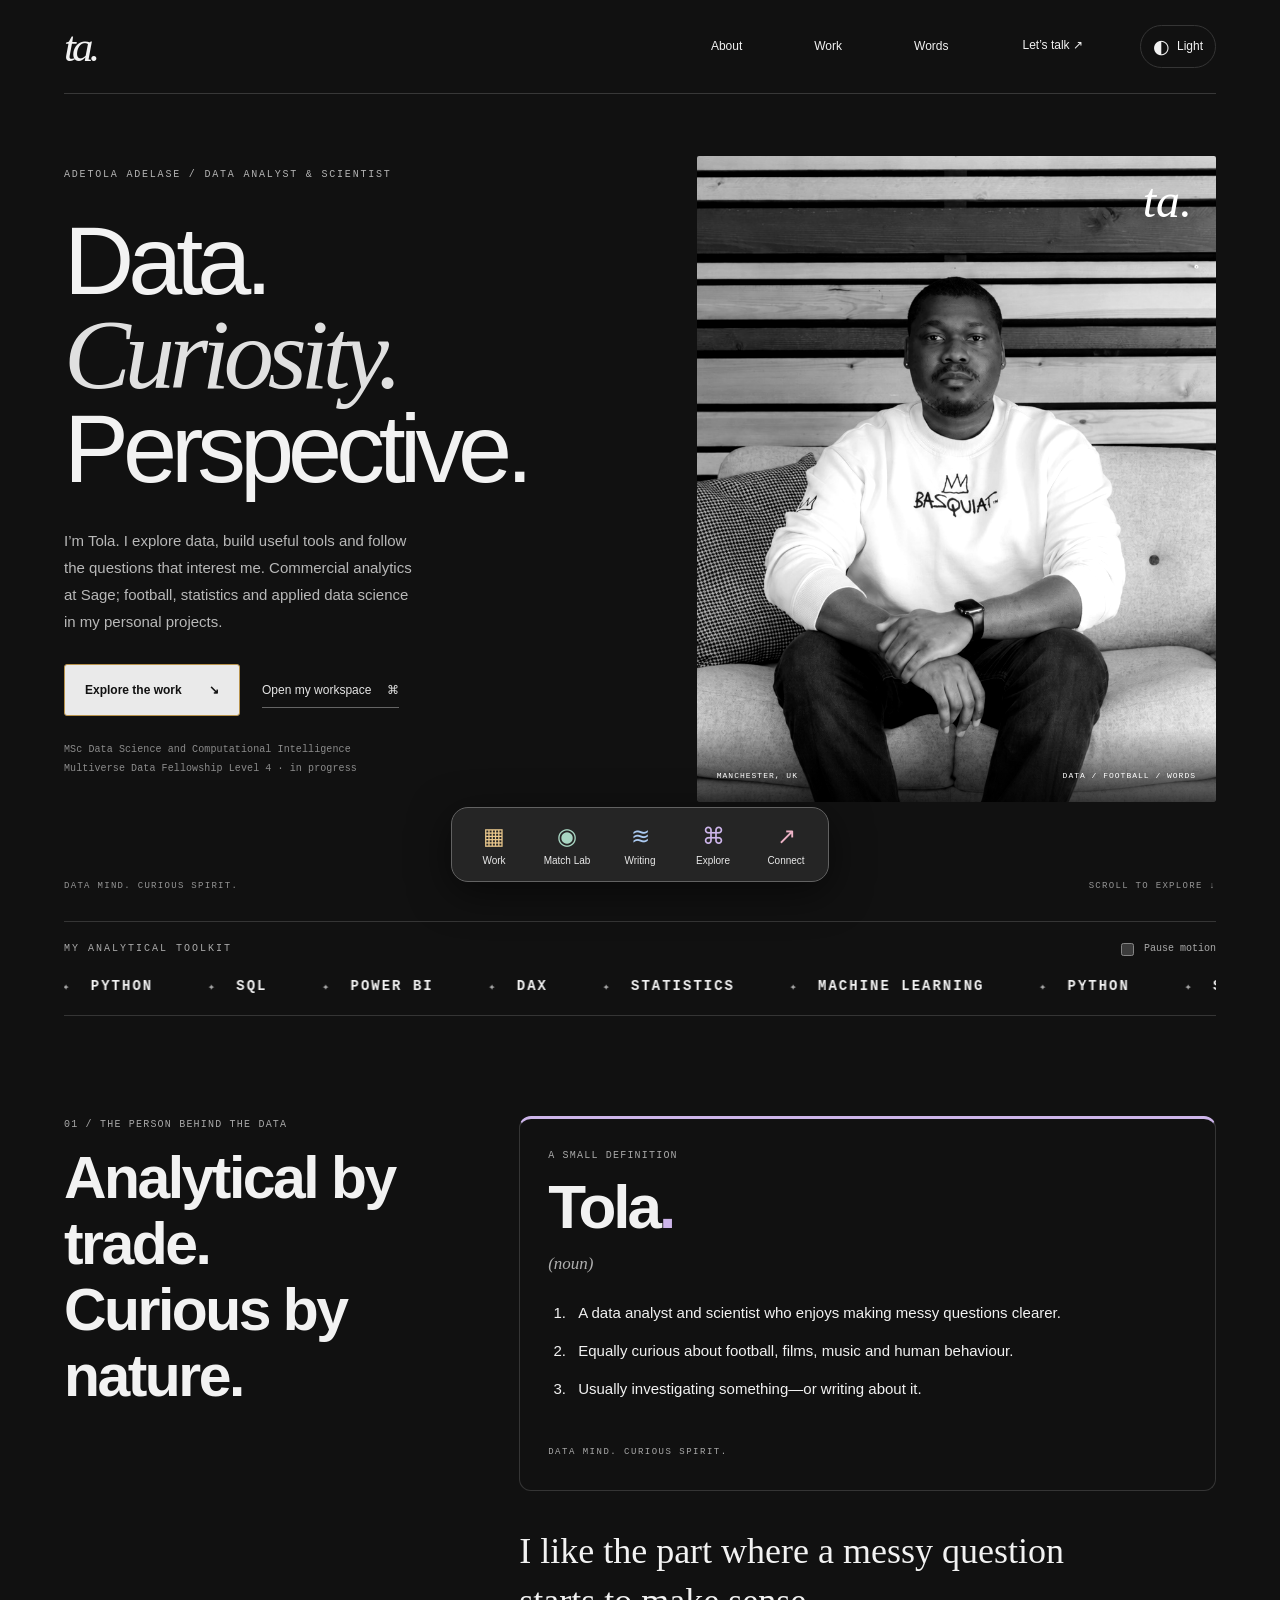
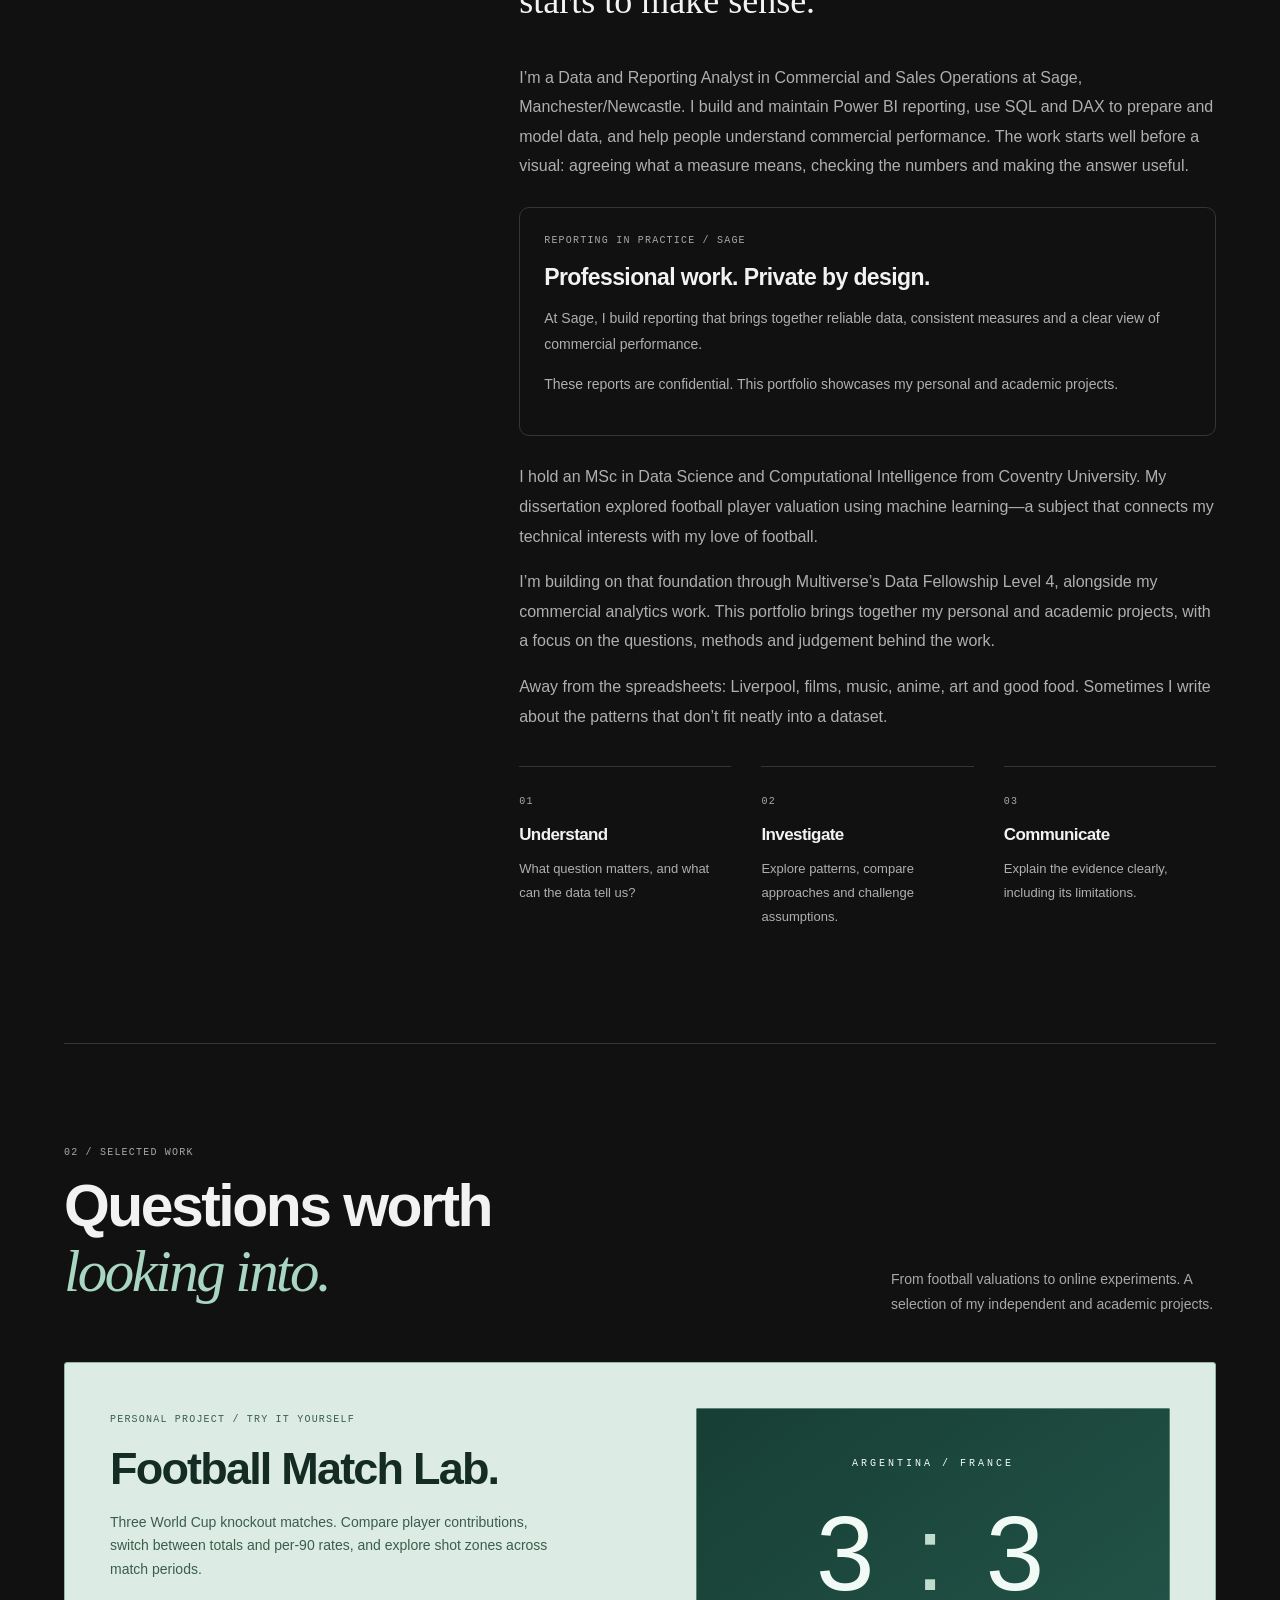
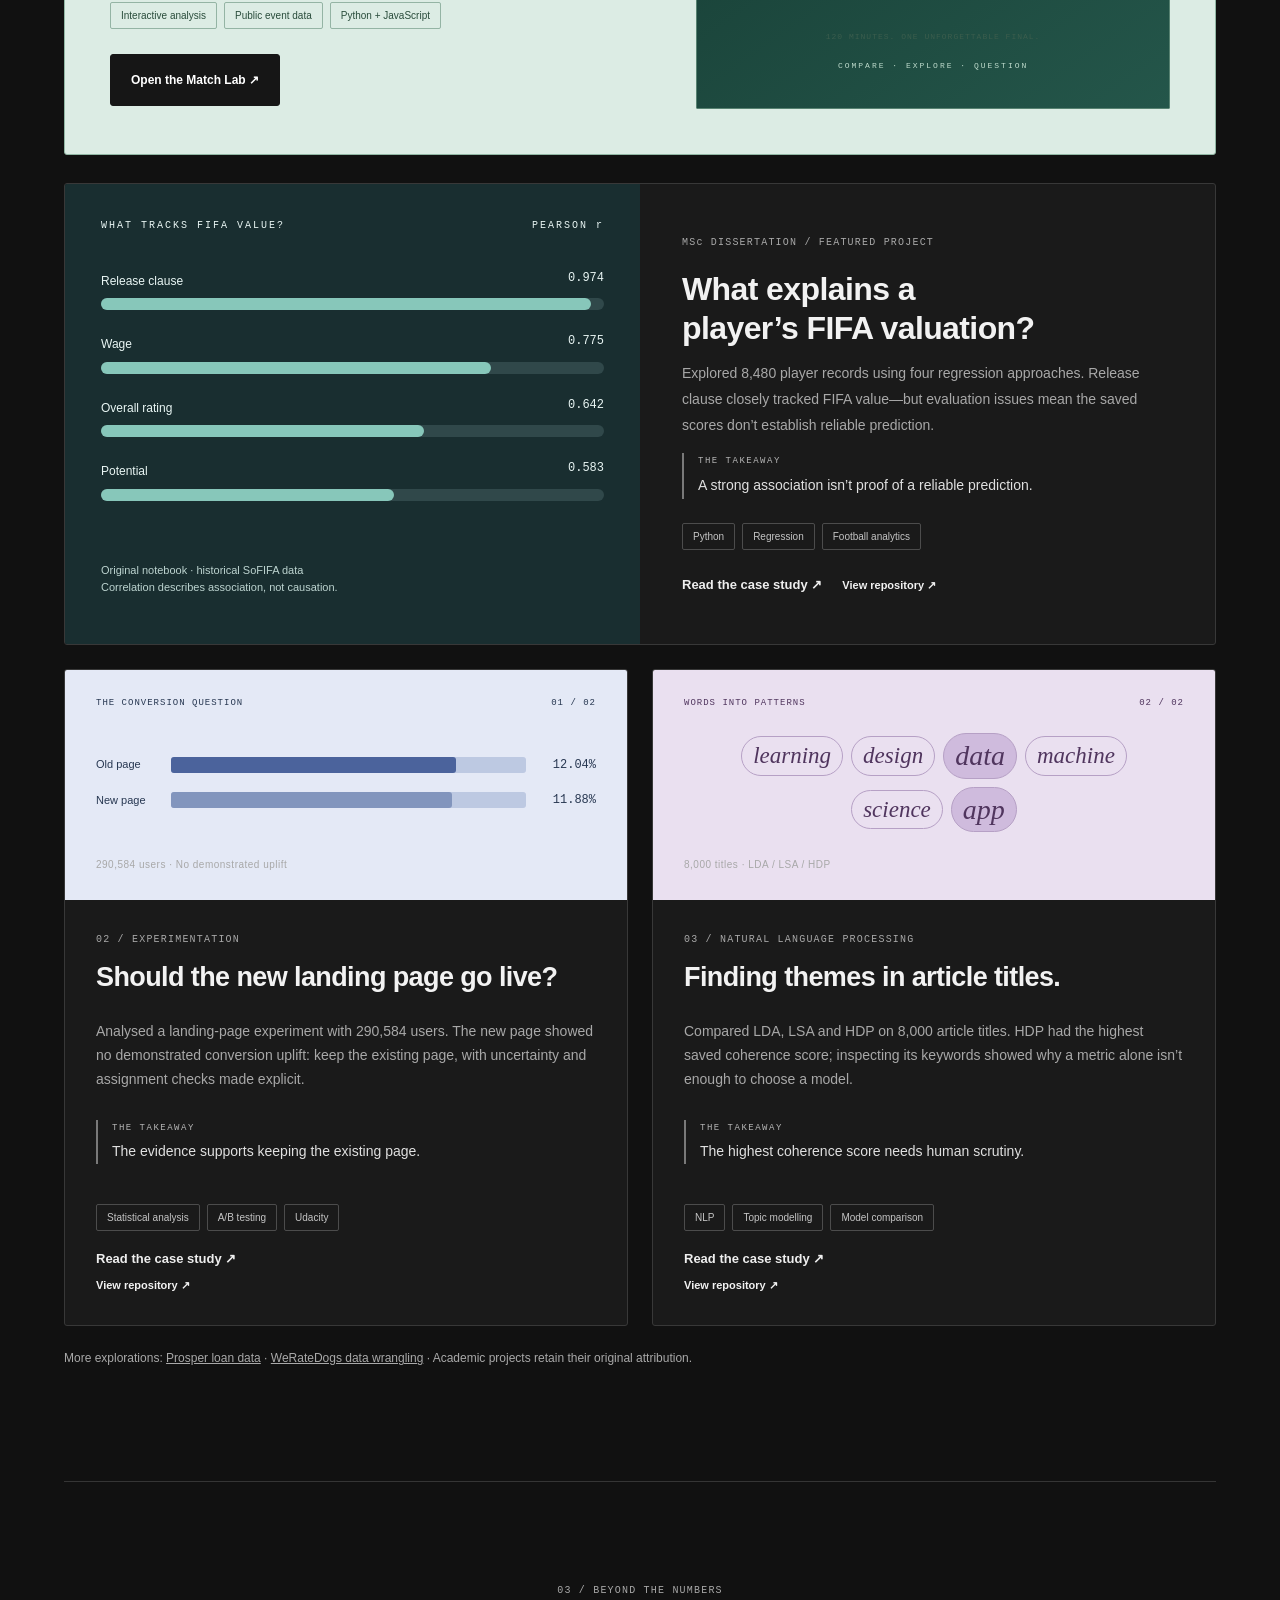
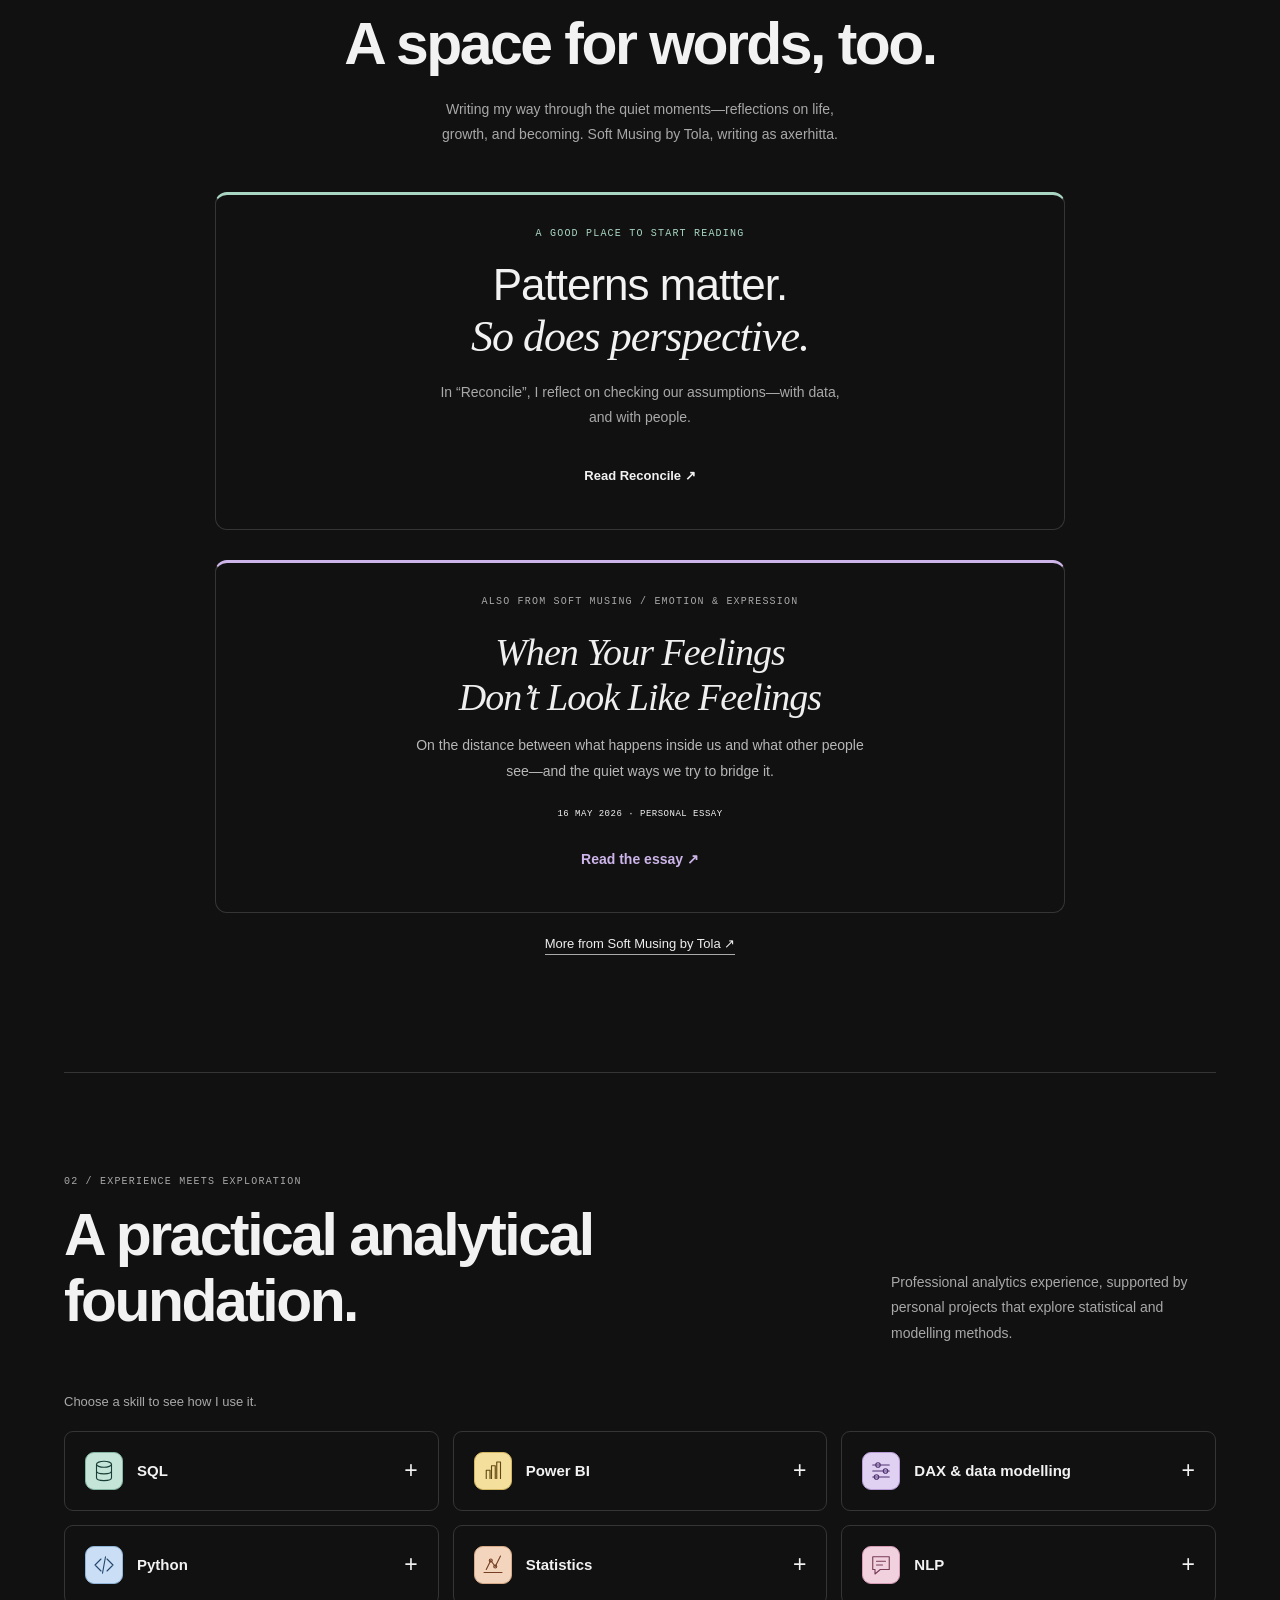
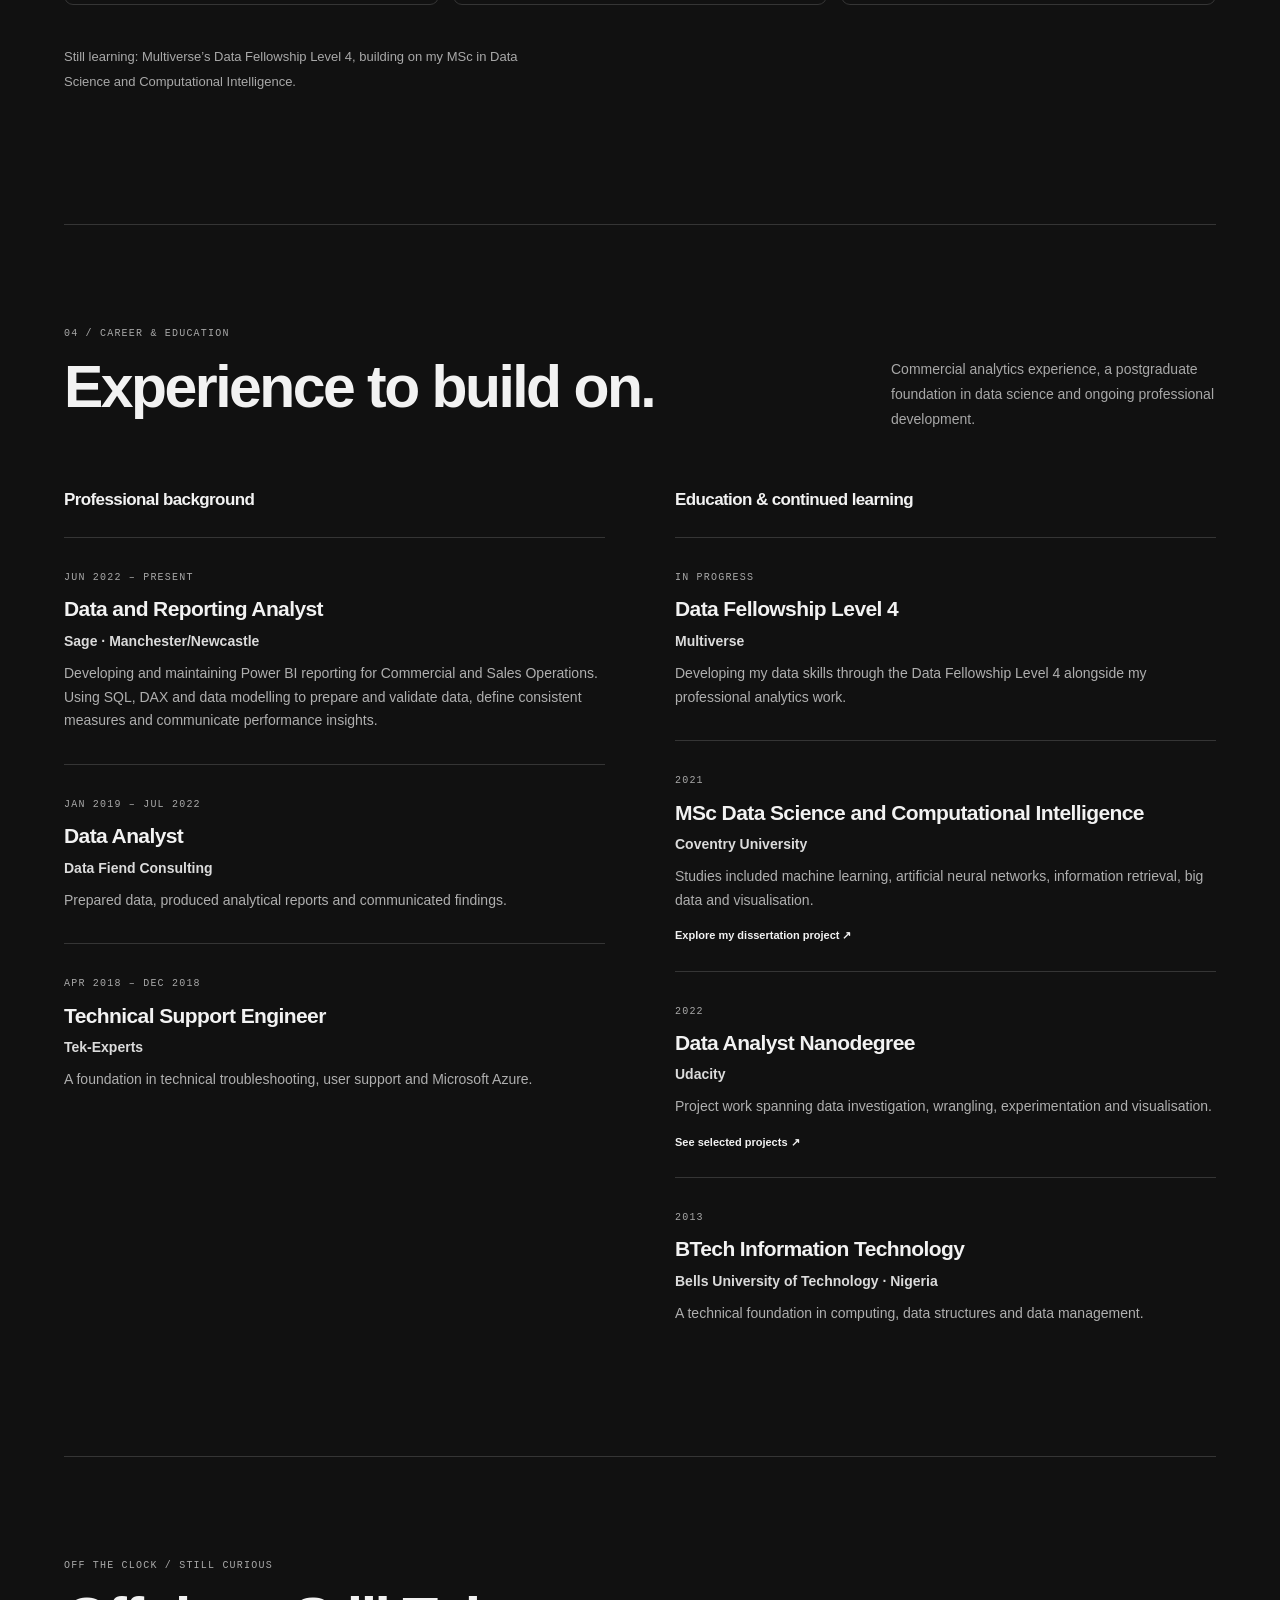
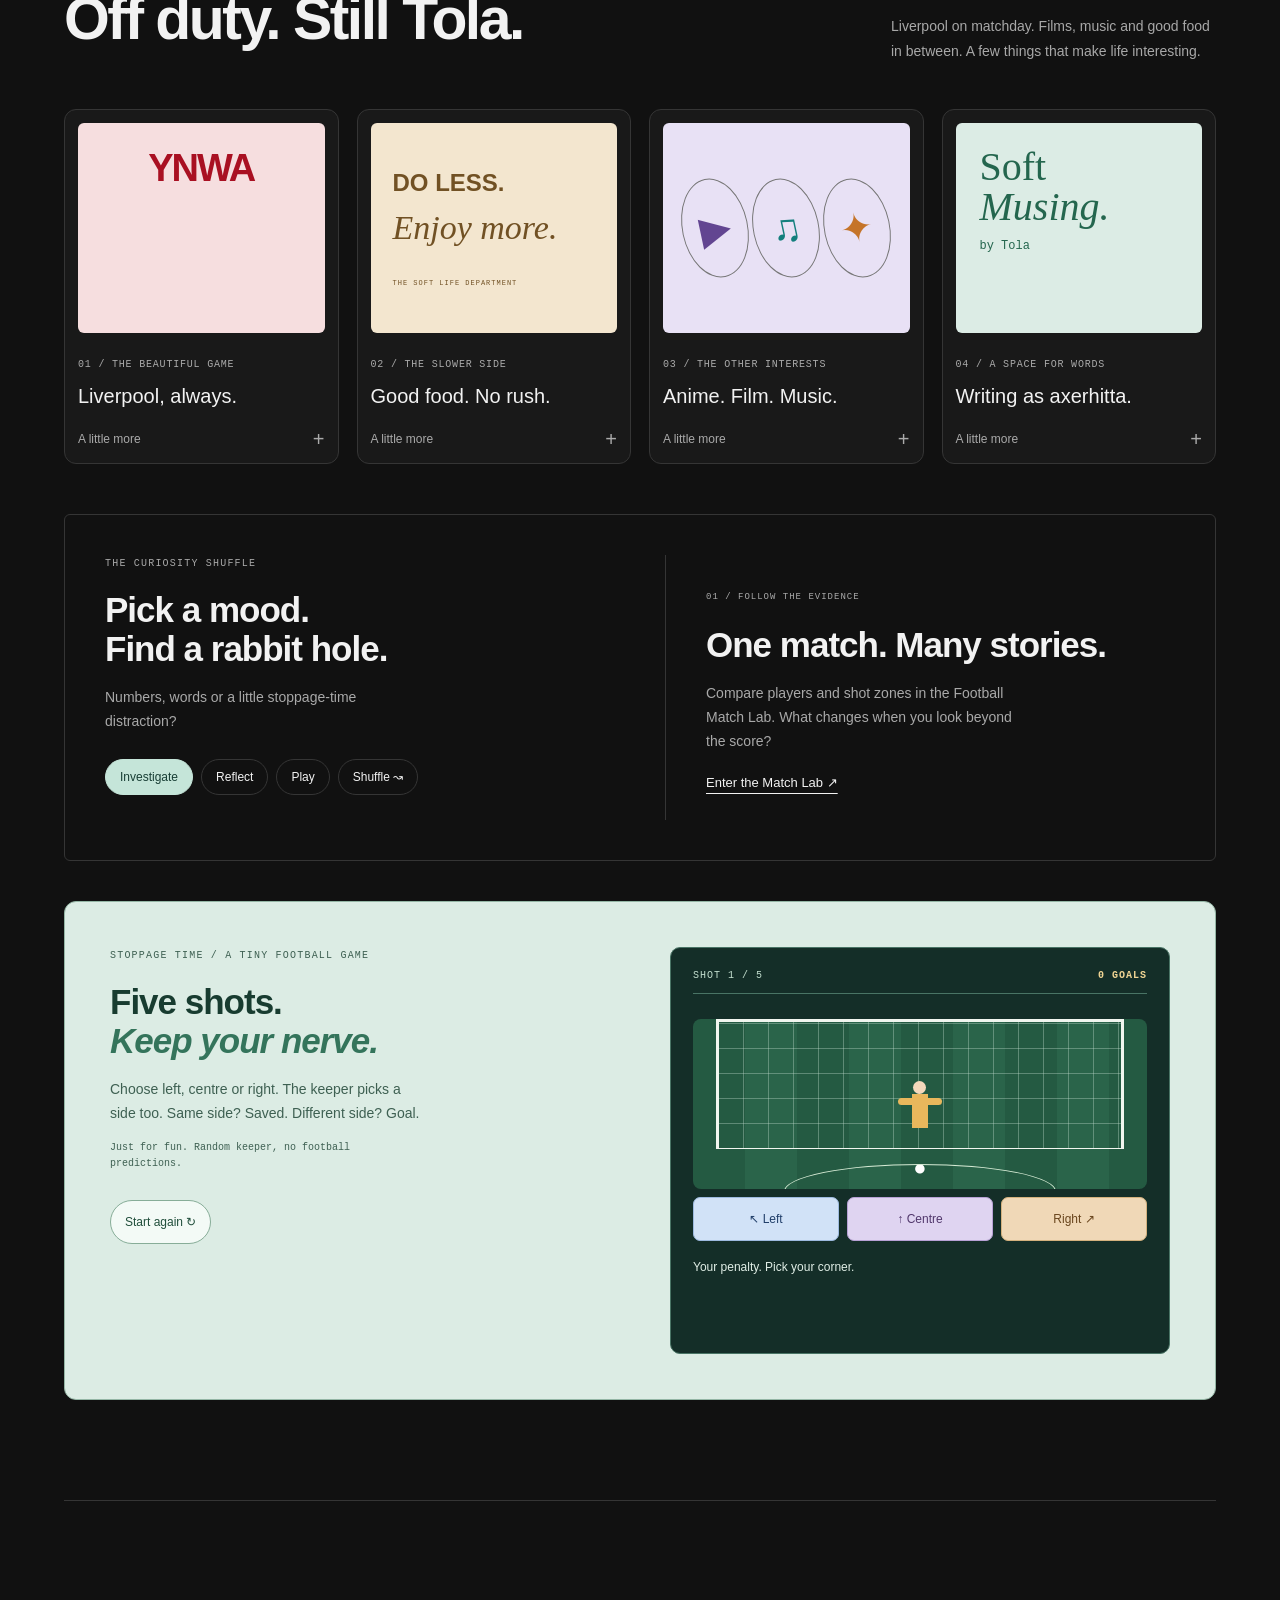
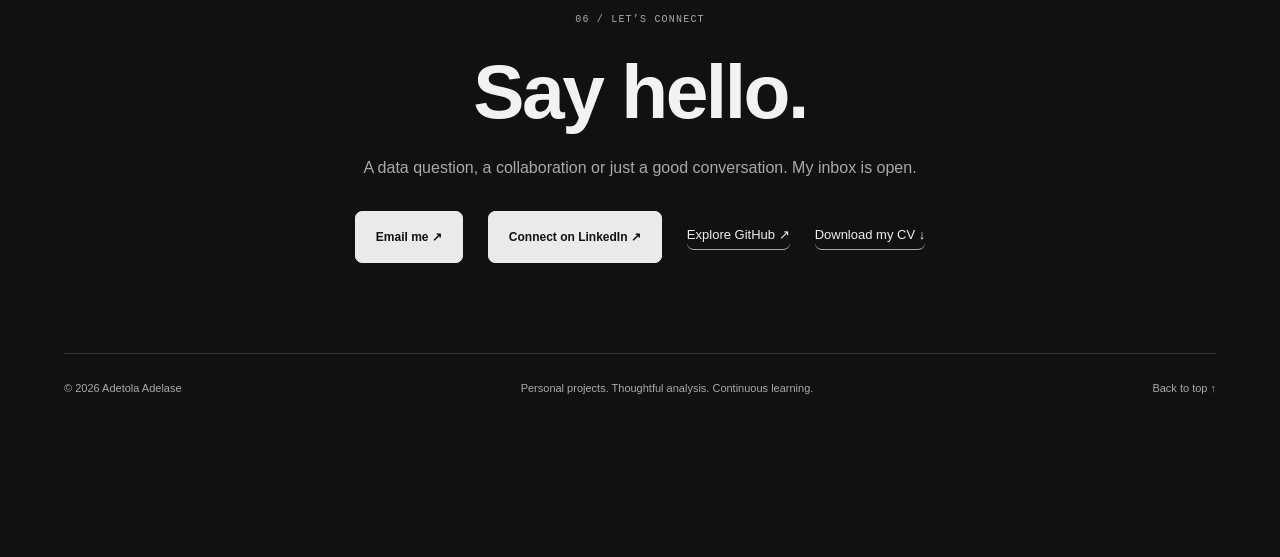
==== index.html @ 62148a4a "Add gold hover focus and press feedback to Explore work CTA" ====
<!DOCTYPE html>

<html lang="en"><head><meta charset="utf-8"/><meta content="width=device-width,initial-scale=1" name="viewport"/><meta content="Data Analyst &amp; Scientist working across commercial analytics, football data and statistical exploration. Explore my projects, writing and experiments." name="description"/><title>Adetola Adelase — Data Analyst &amp; Scientist</title><link href="assets/favicon.svg" rel="icon"/><meta content="Adetola Adelase — Data Analyst &amp; Scientist" property="og:title"/><meta content="Data Analyst &amp; Scientist working across commercial analytics, football data and statistical exploration. Explore my projects, writing and experiments." property="og:description"/><meta content="website" property="og:type"/><meta content="https://tola-adelase.github.io/" property="og:url"/><meta content="https://tola-adelase.github.io/assets/tola-portrait.jpg" property="og:image"/><link href="assets/desktop.css?v=work-cta-colour-1" rel="stylesheet"/><script defer="" src="assets/desktop.js?v=project-previews-1"></script><script>(function(){var desktop=matchMedia('(min-width: 1200px) and (pointer: fine)');function route(){var classic=location.pathname.endsWith('/previous.html');if(desktop.matches===classic)return;var key=location.hash.slice(1),toClassic={work:'projects',words:'writing',play:'beyond',main:'top'},toMobile={projects:'work',writing:'words',beyond:'play',top:'main',background:'about',skills:'about'};var hash=classic?(toMobile[key]||key):(toClassic[key]||key);location.replace((classic?'index.html':'previous.html')+(hash?'#'+hash:''));}route();desktop.addEventListener('change',route);})();</script></head><body class="tola-desktop"><a class="skip-link" href="#main">Skip to content</a><div class="desktop-shell"><header class="system-bar"><a aria-label="Tola, back to top" class="wordmark" href="#">ta<span>.</span></a><span class="system-name">Tola’s space <span>/ personal portfolio</span></span><div class="system-actions"><button aria-label="Switch to light theme" aria-pressed="false" id="theme-toggle">◐ <span>Light</span></button><time class="system-date"></time></div></header><main id="main"><div class="desktop-hero"><div class="hero-copy"><div class="hero-kicker"><span class="status-dot"></span> DATA ANALYST &amp; SCIENTIST</div><p class="hello">Hi, I’m Tola.</p><h1>A little data.<br/>A lot of <em>curiosity.</em></h1><p class="hero-description">I explore data, build useful tools, and follow the questions that interest me.</p><p class="hero-positioning">Commercial analytics at Sage. Football, statistics and applied data science.</p><div class="hero-actions"><button class="primary" data-open="work">Explore my work <span>↗</span></button><button class="quiet" data-open="about">A little about me ↗</button></div><p class="hero-credentials">MSc Data Science and Computational Intelligence<br/>Multiverse Data Fellowship Level 4 · in progress</p></div><figure class="portrait-window"><div class="photo-title"><span>● ● ●</span><span>tola.jpg</span><span>↗</span></div><img alt="Black-and-white portrait of Adetola Adelase" fetchpriority="high" height="820" src="assets/tola-portrait.jpg" width="768"/><figcaption>DATA MIND. CURIOUS SPIRIT.</figcaption><span aria-hidden="true" class="photo-signature">ta.</span></figure><aside class="location-note"><span>MANCHESTER, UK</span><time id="manchester-clock">--:--</time><small>LOCAL TIME / EUROPE–LONDON</small></aside></div><aside aria-label="Currently on my desk" class="currently-strip"><span class="currently-label">CURRENTLY<br/>ON MY DESK</span><div><span>LEARNING</span><p>Multiverse · Data Fellowship Level 4</p></div><div><span>EXPLORING</span><p>Football analytics</p></div><div><span>WRITING</span><a href="#words">Soft Musing by Tola ↗</a></div></aside><div class="desktop-bottom"><p class="desktop-invite">Follow your curiosity.<br/><span>Projects, words and a little off-duty Tola.</span></p><div aria-label="Explore the portfolio" class="desktop-shortcuts"><button class="desktop-shortcut" data-open="about"><span class="shortcut-art about-icon"><svg aria-hidden="true" fill="none" stroke="currentColor" stroke-linecap="round" stroke-linejoin="round" stroke-width="1.4" viewbox="0 0 32 32"><circle cx="16" cy="11" r="5"></circle><path d="M6 29v-3a10 10 0 0 1 20 0v3z"></path></svg></span><strong>About</strong><small>The person &amp; the path</small></button><button class="desktop-shortcut" data-open="work"><span class="shortcut-art work-icon"><svg aria-hidden="true" fill="none" stroke="currentColor" stroke-linecap="round" stroke-linejoin="round" stroke-width="1.4" viewbox="0 0 32 32"><path d="M4 9h7l3 3h14v17H4z"></path><path d="M4 9V6h10l3 3h9v3"></path><path d="M10 23v-5m6 5v-8m6 8v-3"></path></svg></span><strong>Work</strong><small>Projects &amp; experiments</small></button><button class="desktop-shortcut" data-open="words"><span class="shortcut-art words-icon"><svg aria-hidden="true" fill="none" stroke="currentColor" stroke-linecap="round" stroke-linejoin="round" stroke-width="1.4" viewbox="0 0 32 32"><path d="M7 4h19v26H7z"></path><path d="M4 9h5m-5 7h5m-5 7h5m5-13h8m-8 5h8m-8 5h5"></path></svg></span><strong>Words</strong><small>Soft Musing by Tola</small></button><button class="desktop-shortcut" data-open="play"><span class="shortcut-art play-icon"><svg aria-hidden="true" fill="none" stroke="currentColor" stroke-linecap="round" stroke-linejoin="round" stroke-width="1.4" viewbox="0 0 32 32"><circle cx="16" cy="16" r="13"></circle><path d="m16 9 7 5-3 8h-8l-3-8zM16 3v6m13 8-6-3m-3 8 4 5m-12-5-4 5M3 17l6-3"></path></svg></span><strong>Play</strong><small>Off duty &amp; football</small></button><button class="desktop-shortcut" data-open="guestbook"><span class="shortcut-art guestbook-icon"><svg aria-hidden="true" fill="none" stroke="currentColor" stroke-linecap="round" stroke-linejoin="round" stroke-width="1.4" viewbox="0 0 32 32"><path d="M6 5h20v22H6zM11 11h10m-10 5h10m-10 5h5"></path><path d="m20 23 7-7 2 2-7 7-3 1z"></path></svg></span><strong>Leave a note</strong><small>A little hello stays here</small></button></div></div></main><section aria-labelledby="contact-heading" class="contact-section contact-card" id="contact"><div class="contact-intro"><span class="eyebrow">A GOOD PLACE TO START</span><h2 id="contact-heading">Say <em>hello.</em><span aria-hidden="true">↗</span></h2><p>A data question, a collaboration, or just a good conversation.<br/>My inbox is open.</p><a class="contact-email" href="mailto:tola.adelase@gmail.com">tola.adelase@gmail.com <span aria-hidden="true">↗</span></a></div><nav aria-label="Other ways to connect" class="contact-elsewhere"><span class="eyebrow">ELSEWHERE</span><a href="https://www.linkedin.com/in/adetola-adelase/" rel="noopener noreferrer" target="_blank">LinkedIn <span>↗</span></a><a href="https://github.com/Tola-adelase" rel="noopener noreferrer" target="_blank">GitHub <span>↗</span></a><button data-open="guestbook">Leave a note <span>↗</span></button><small>A little hello stays here.</small></nav></section><footer class="desktop-footer"><span>© 2026 ADETOLA ADELASE</span><span>DATA / FOOTBALL / WORDS</span><a href="https://www.linkedin.com/in/adetola-adelase/" rel="noopener noreferrer" target="_blank">Let’s connect ↗</a><a href="#main">Back to top ↑</a></footer></div><dialog aria-labelledby="window-title" id="desktop-window"><div class="window-bar"><div class="window-controls"><button aria-label="Close window" id="close-window">×</button><button aria-label="Expand window" aria-pressed="false" id="resize-window">↗</button></div><h2 id="window-title">Work</h2><span class="window-hint">ESC TO CLOSE</span></div><div class="window-layout"><nav aria-label="Portfolio windows" class="window-sidebar"><span class="sidebar-label">TOLA’S SPACE</span><button data-open="about"><svg aria-hidden="true" fill="none" stroke="currentColor" stroke-linecap="round" stroke-linejoin="round" stroke-width="1.4" viewbox="0 0 32 32"><circle cx="16" cy="11" r="5"></circle><path d="M6 29v-3a10 10 0 0 1 20 0v3z"></path></svg><span>About</span></button><button data-open="work"><svg aria-hidden="true" fill="none" stroke="currentColor" stroke-linecap="round" stroke-linejoin="round" stroke-width="1.4" viewbox="0 0 32 32"><path d="M4 9h7l3 3h14v17H4z"></path><path d="M4 9V6h10l3 3h9v3"></path><path d="M10 23v-5m6 5v-8m6 8v-3"></path></svg><span>Work</span></button><button data-open="words"><svg aria-hidden="true" fill="none" stroke="currentColor" stroke-linecap="round" stroke-linejoin="round" stroke-width="1.4" viewbox="0 0 32 32"><path d="M7 4h19v26H7z"></path><path d="M4 9h5m-5 7h5m-5 7h5m5-13h8m-8 5h8m-8 5h5"></path></svg><span>Words</span></button><button data-open="play"><svg aria-hidden="true" fill="none" stroke="currentColor" stroke-linecap="round" stroke-linejoin="round" stroke-width="1.4" viewbox="0 0 32 32"><circle cx="16" cy="16" r="13"></circle><path d="m16 9 7 5-3 8h-8l-3-8zM16 3v6m13 8-6-3m-3 8 4 5m-12-5-4 5M3 17l6-3"></path></svg><span>Play</span></button><button data-open="guestbook"><svg aria-hidden="true" fill="none" stroke="currentColor" stroke-linecap="round" stroke-linejoin="round" stroke-width="1.4" viewbox="0 0 32 32"><path d="M6 5h20v22H6zM11 11h10m-10 5h10m-10 5h5"></path><path d="m20 23 7-7 2 2-7 7-3 1z"></path></svg><span>Guestbook</span></button><div class="sidebar-bottom"><a href="assets/Adetola-Adelase-Public-CV.pdf" rel="noopener noreferrer" target="_blank">Public CV ↗</a><a href="https://github.com/Tola-adelase" rel="noopener noreferrer" target="_blank">GitHub ↗</a><a href="https://www.linkedin.com/in/adetola-adelase/" rel="noopener noreferrer" target="_blank">LinkedIn ↗</a></div></nav><div class="window-content" id="window-content"><div class="window-panel" id="panel-work"><div class="panel-heading"><span class="eyebrow">01 / SELECTED PERSONAL &amp; ACADEMIC PROJECTS</span><h2>Good questions.<br/><em>Thoughtful answers.</em></h2><p>Football, experiments and text. Explore the work, the methods and the limitations.</p></div><div aria-label="Filter projects" class="project-filters" role="group"><button aria-pressed="true" data-filter="all">All work</button><button aria-pressed="false" data-filter="football">Football</button><button aria-pressed="false" data-filter="statistics">Statistics</button><button aria-pressed="false" data-filter="nlp">NLP</button></div><div class="project-grid">
<article class="project-card lab-spotlight" data-kind="football"><div class="lab-preview"><a aria-label="Open the Football Match Lab" class="lab-preview-image" href="football-match-lab.html"><img alt="Actual Match Lab view comparing Lionel Messi and Kylian Mbappé, with contribution bars and shot zones" decoding="async" height="664" loading="lazy" src="assets/previews/matchlab-totals.webp" width="868"/></a><div class="preview-caption"><span>CAPTURED FROM THE LIVE PROJECT</span><button data-open-lab-preview="" type="button">Preview tour ↗</button></div></div><div class="project-info"><span class="eyebrow">INTERACTIVE / PUBLIC EVENT DATA</span><h3>Football Match Lab.</h3><p>Compare contributions across three World Cup knockout matches. Switch between totals and per-90 rates, then explore where the shots came from.</p><p class="project-caveat">Descriptive analysis. Three matches are a starting point, not a player ranking.</p><div class="project-actions"><a href="football-match-lab.html">Open the lab ↗</a><a href="https://github.com/Tola-adelase/Tola-adelase.github.io" rel="noopener noreferrer" target="_blank">Code ↗</a></div></div></article>
<article class="project-card" data-kind="football"><a aria-label="Read FIFA valuation case study" class="project-art valuation-art" href="football-case-study.html"><span>WHAT TRACKS FIFA VALUE?</span><div class="mini-bars"><i style="--bar:97%"></i><i style="--bar:77%"></i><i style="--bar:64%"></i><i style="--bar:58%"></i></div><small>8,480 PLAYERS / FOUR REGRESSION APPROACHES</small><b>↗</b></a><div class="project-info"><span class="eyebrow">MSc DISSERTATION / REGRESSION</span><h3>What explains a FIFA valuation?</h3><p>Explored 8,480 player records using four regression approaches. Release clause closely tracked FIFA value—but evaluation issues mean the saved scores don’t establish reliable prediction.</p><div class="project-actions"><a href="football-case-study.html">Read the case study ↗</a><a href="https://github.com/Tola-adelase/predicting-market-value-of-football-players-using-machine-learning-algorithm" rel="noopener noreferrer" target="_blank">Code ↗</a></div></div></article>
<article class="project-card" data-kind="statistics"><a aria-label="Read landing-page experiment case study" class="project-art experiment-art" href="ab-testing-case-study.html"><span>THE CONVERSION QUESTION</span><div><strong>12.04<small>%</small></strong><span>OLD PAGE</span></div><div><strong>11.88<small>%</small></strong><span>NEW PAGE</span></div><small>290,584 USERS / NO DEMONSTRATED UPLIFT</small><b>↗</b></a><div class="project-info"><span class="eyebrow">EXPERIMENTATION / STATISTICAL TESTING</span><h3>Should the new page go live?</h3><p>Analysed a landing-page experiment with 290,584 users. The new page showed no demonstrated conversion uplift: keep the existing page, with uncertainty and assignment checks made explicit.</p><div class="project-actions"><a href="ab-testing-case-study.html">Read the case study ↗</a><a href="https://github.com/Tola-adelase/Analyze_ab_test_results-showcase-udacityproject" rel="noopener noreferrer" target="_blank">Code ↗</a></div></div></article>
<article class="project-card" data-kind="nlp"><a aria-label="Read topic modelling case study" class="project-art nlp-art" href="topic-modelling-case-study.html"><span>WORDS INTO PATTERNS</span><div><i>learning</i><i>design</i><i>data</i><i>science</i><i>machine</i></div><small>8,000 TITLES / LDA · LSA · HDP</small><b>↗</b></a><div class="project-info"><span class="eyebrow">NATURAL LANGUAGE PROCESSING</span><h3>Finding themes in article titles.</h3><p>Compared LDA, LSA and HDP on 8,000 article titles. HDP had the highest saved coherence score; inspecting its keywords showed why a metric alone isn’t enough to choose a model.</p><div class="project-actions"><a href="topic-modelling-case-study.html">Read the case study ↗</a><a href="https://github.com/Tola-adelase/topic-modelling" rel="noopener noreferrer" target="_blank">Code ↗</a></div></div></article></div><p class="panel-note" id="project-count" role="status">4 projects to explore.</p><a class="inline-link" href="https://github.com/Tola-adelase" rel="noopener noreferrer" target="_blank">More notebooks and repositories on GitHub ↗</a></div><div class="window-panel" hidden="" id="panel-words"><section id="writing"><div class="sectionhead"><div><div class="eyebrow">05 / Beyond the numbers</div><h2>A space for words, too.</h2></div><p>Writing my way through the quiet moments—reflections on life, growth, and becoming. Soft Musing by Tola, writing as axerhitta.</p></div><div class="featured-writing"><span class="eyebrow">A GOOD PLACE TO START READING</span><h3>Patterns matter.<br/><em>So does perspective.</em></h3><p>In “Reconcile”, I reflect on checking our assumptions—with data, and with people.</p><a href="https://axerhitta.substack.com/p/reconcile" rel="noopener noreferrer" target="_blank">Read Reconcile ↗</a></div><div class="essay-grid"><a class="essay" href="https://axerhitta.substack.com/p/when-your-feelings-dont-look-like" rel="noopener noreferrer" target="_blank"><span class="num">ALSO FROM SOFT MUSING / EMOTION &amp; EXPRESSION</span><h3>When Your Feelings Don’t Look Like Feelings</h3><p>On the distance between what happens inside us and what other people see—and the quiet ways we try to bridge it.</p><span class="essay-meta">16 MAY 2026 · PERSONAL ESSAY</span><span class="essay-read">Read the essay ↗</span></a></div><p><a class="textlink" href="https://axerhitta.substack.com/" rel="noopener noreferrer" target="_blank">More from Soft Musing by Tola ↗</a></p></section></div><div class="window-panel" hidden="" id="panel-about"><section class="about" id="about"><div><div class="eyebrow">03 / The person behind the data</div><h2>Analytical by trade.<br/>Curious by nature.</h2></div><div><div class="tola-definition"><span class="eyebrow">A SMALL DEFINITION</span><h3>Tola<span>.</span></h3><p class="definition-type">(noun)</p><ol><li>A data analyst and scientist who enjoys making messy questions clearer.</li><li>Equally curious about football, films, music and human behaviour.</li><li>Usually investigating something—or writing about it.</li></ol><span class="definition-foot">DATA MIND. CURIOUS SPIRIT.</span></div><p class="lead">I like the part where a messy question starts to make sense.</p><p>I’m a Data and Reporting Analyst in Commercial and Sales Operations at Sage, Manchester/Newcastle. I build and maintain Power BI reporting, use SQL and DAX to prepare and model data, and help people understand commercial performance. The work starts well before a visual: agreeing what a measure means, checking the numbers and making the answer useful.</p><aside class="professional-note"><span class="eyebrow">REPORTING IN PRACTICE / SAGE</span><h3>Professional work. Private by design.</h3><p>At Sage, I build reporting that brings together reliable data, consistent measures and a clear view of commercial performance.</p><p class="project-caveat">These reports are confidential. This portfolio showcases my personal and academic projects.</p></aside><p>I hold an MSc in Data Science and Computational Intelligence from Coventry University. My dissertation explored football player valuation using machine learning—a subject that connects my technical interests with my love of football.</p><p>I’m building on that foundation through Multiverse’s Data Fellowship Level 4, alongside my commercial analytics work. This portfolio brings together my personal and academic projects, with a focus on the questions, methods and judgement behind the work.</p><p>Away from the spreadsheets: Liverpool, films, music, anime, art and good food. Sometimes I write about the patterns that don’t fit neatly into a dataset.</p><div class="steps"><div class="step"><span class="num">01</span><h3>Understand</h3><p>What question matters, and what can the data tell us?</p></div><div class="step"><span class="num">02</span><h3>Investigate</h3><p>Explore patterns, compare approaches and challenge assumptions.</p></div><div class="step"><span class="num">03</span><h3>Communicate</h3><p>Explain the evidence clearly, including its limitations.</p></div></div></div></section><section id="skills"><div class="sectionhead"><div><div class="eyebrow">02 / Experience meets exploration</div><h2>A practical analytical foundation.</h2></div><p>Professional analytics experience, supported by personal projects that explore statistical and modelling methods.</p></div><div class="skill-explorer"><p class="skill-instruction">Choose a skill to see how I use it.</p><div class="skill-evidence-grid"><details class="skill-evidence"><summary><svg class="skill-illustration" viewBox="0 0 32 32" fill="none" stroke="currentColor" stroke-width="1.5" stroke-linecap="round" stroke-linejoin="round" aria-hidden="true"><ellipse cx="16" cy="7" rx="10" ry="4"/><path d="M6 7v18c0 5 20 5 20 0V7M6 16c0 5 20 5 20 0"/></svg><span>SQL</span><span class="skill-plus" aria-hidden="true">+</span></summary><div class="skill-evidence-body"><h3>Prepare the data before telling the story.</h3><p>I use SQL in my professional analytics work to prepare and validate data for reporting.</p><a href="mailto:tola.adelase@gmail.com">Ask about my experience ↗</a></div></details><details class="skill-evidence"><summary><svg class="skill-illustration" viewBox="0 0 32 32" fill="none" stroke="currentColor" stroke-width="1.5" stroke-linecap="round" stroke-linejoin="round" aria-hidden="true"><path d="M7 26V15h5v11M14 26V9h5v17M21 26V4h5v22"/></svg><span>Power BI</span><span class="skill-plus" aria-hidden="true">+</span></summary><div class="skill-evidence-body"><h3>Make performance easier to understand.</h3><p>At Sage, I build and maintain Power BI reporting for Commercial and Sales Operations. This work is confidential; reports and underlying data aren’t displayed here.</p><a href="#about">Read about my professional work ↗</a></div></details><details class="skill-evidence"><summary><svg class="skill-illustration" viewBox="0 0 32 32" fill="none" stroke="currentColor" stroke-width="1.5" stroke-linecap="round" stroke-linejoin="round" aria-hidden="true"><path d="M5 8h22M5 16h22M5 24h22"/><circle cx="12" cy="8" r="3"/><circle cx="22" cy="16" r="3"/><circle cx="10" cy="24" r="3"/></svg><span>DAX & data modelling</span><span class="skill-plus" aria-hidden="true">+</span></summary><div class="skill-evidence-body"><h3>Give measures a consistent meaning.</h3><p>My professional work includes DAX measures, data modelling and validation so reporting answers the intended question. Sage models and calculations remain private.</p><a href="#about">Explore my background ↗</a></div></details><details class="skill-evidence"><summary><svg class="skill-illustration" viewBox="0 0 32 32" fill="none" stroke="currentColor" stroke-width="1.5" stroke-linecap="round" stroke-linejoin="round" aria-hidden="true"><path d="m12 8-8 8 8 8m8-16 8 8-8 8M18 5l-4 22"/></svg><span>Python</span><span class="skill-plus" aria-hidden="true">+</span></summary><div class="skill-evidence-body"><h3>From raw records to an investigation.</h3><p>My football valuation project brings together web scraping, cleaning, exploration and regression. The case study also explains the limits of its saved evaluation results.</p><a href="football-case-study.html">Explore the football case study ↗</a></div></details><details class="skill-evidence"><summary><svg class="skill-illustration" viewBox="0 0 32 32" fill="none" stroke="currentColor" stroke-width="1.5" stroke-linecap="round" stroke-linejoin="round" aria-hidden="true"><path d="M4 26h24M7 22l6-12 6 8 7-14"/><circle cx="13" cy="10" r="2"/><circle cx="19" cy="18" r="2"/></svg><span>Statistics</span><span class="skill-plus" aria-hidden="true">+</span></summary><div class="skill-evidence-body"><h3>Turn an experiment into a decision.</h3><p>In a landing-page experiment with 290,584 analysed users, I compared conversion rates and uncertainty. The evidence did not demonstrate an uplift from the new page.</p><a href="ab-testing-case-study.html">Read the experiment ↗</a></div></details><details class="skill-evidence"><summary><svg class="skill-illustration" viewBox="0 0 32 32" fill="none" stroke="currentColor" stroke-width="1.5" stroke-linecap="round" stroke-linejoin="round" aria-hidden="true"><path d="M5 5h22v17H15l-7 6v-6H5zM10 11h12M10 16h8"/></svg><span>NLP</span><span class="skill-plus" aria-hidden="true">+</span></summary><div class="skill-evidence-body"><h3>Look beyond the model score.</h3><p>I compared LDA, LSA and HDP on 8,000 article titles, using coherence scores and keyword inspection to assess the themes and limitations.</p><a href="topic-modelling-case-study.html">Explore the topic models ↗</a></div></details></div></div><p class="learning-footnote">Still learning: Multiverse’s Data Fellowship Level 4, building on my MSc in Data Science and Computational Intelligence.</p></section><section id="background"><div class="sectionhead"><div><div class="eyebrow">04 / Career &amp; education</div><h2>Experience to build on.</h2></div><p>Commercial analytics experience, a postgraduate foundation in data science and ongoing professional development.</p></div><div class="background-grid"><div><h3 class="column-label">Professional background</h3><article class="timeline-entry"><span class="num">JUN 2022 – PRESENT</span><h3>Data and Reporting Analyst</h3><p class="institution">Sage · Manchester/Newcastle</p><p>Developing and maintaining Power BI reporting for Commercial and Sales Operations. Using SQL, DAX and data modelling to prepare and validate data, define consistent measures and communicate performance insights.</p></article><article class="timeline-entry"><span class="num">JAN 2019 – JUL 2022</span><h3>Data Analyst</h3><p class="institution">Data Fiend Consulting</p><p>Prepared data, produced analytical reports and communicated findings.</p></article><article class="timeline-entry"><span class="num">APR 2018 – DEC 2018</span><h3>Technical Support Engineer</h3><p class="institution">Tek-Experts</p><p>A foundation in technical troubleshooting, user support and Microsoft Azure.</p></article></div><div><h3 class="column-label">Education &amp; continued learning</h3><article class="timeline-entry"><span class="num">IN PROGRESS</span><h3>Data Fellowship Level 4</h3><p class="institution">Multiverse</p><p>Developing my data skills through the Data Fellowship Level 4 alongside my professional analytics work.</p></article><article class="timeline-entry"><span class="num">2021</span><h3>MSc Data Science and Computational Intelligence</h3><p class="institution">Coventry University</p><p>Studies included machine learning, artificial neural networks, information retrieval, big data and visualisation.</p><a class="projectlink" href="football-case-study.html">Explore my dissertation project ↗</a></article><article class="timeline-entry"><span class="num">2022</span><h3>Data Analyst Nanodegree</h3><p class="institution">Udacity</p><p>Project work spanning data investigation, wrangling, experimentation and visualisation.</p><a class="projectlink" href="#work">See selected projects ↗</a></article><article class="timeline-entry"><span class="num">2013</span><h3>BTech Information Technology</h3><p class="institution">Bells University of Technology · Nigeria</p><p>A technical foundation in computing, data structures and data management.</p></article></div></div></section><p class="profile-links"><a href="assets/Adetola-Adelase-Public-CV.pdf" rel="noopener noreferrer" target="_blank">View my public CV ↗</a><a href="https://www.linkedin.com/in/adetola-adelase/" rel="noopener noreferrer" target="_blank">Connect on LinkedIn ↗</a></p></div><div class="window-panel" hidden="" id="panel-play"><div class="panel-heading"><span class="eyebrow">04 / OFF DUTY</span><h2>Still curious.<br/><em>Just off the clock.</em></h2><p>Liverpool on matchday. Films, music and good food in between.</p></div><div class="personal-grid">
<details class="personal-card"><summary><span aria-hidden="true" class="personal-art football-art">YNWA<img class="lfc-crest" alt="" loading="lazy" width="82" height="106" src="https://a.espncdn.com/i/teamlogos/soccer/500/364.png"/></span><span class="personal-label">01 / THE BEAUTIFUL GAME</span><span class="personal-title">Liverpool, always.</span><span class="personal-prompt">A little more <i aria-hidden="true">+</i></span></summary><div class="personal-content"><p>A Liverpool fan with a love for the game—and the questions hiding behind the scoreline.</p><a href="football-match-lab.html">Explore my Match Lab ↗</a></div></details>
<details class="personal-card"><summary><span aria-hidden="true" class="personal-art slow-art"><span>DO LESS.</span><em>Enjoy more.</em><small>THE SOFT LIFE DEPARTMENT</small></span><span class="personal-label">02 / THE SLOWER SIDE</span><span class="personal-title">Good food. No rush.</span><span class="personal-prompt">A little more <i aria-hidden="true">+</i></span></summary><div class="personal-content"><p>Nigerian food, something new to try around Manchester, and a day that doesn’t feel like a checklist. My kind of soft life leaves time to enjoy where I am.</p></div></details>
<details class="personal-card"><summary><span aria-hidden="true" class="personal-art culture-art"><span>▶</span><span>♫</span><span>✦</span></span><span class="personal-label">03 / THE OTHER INTERESTS</span><span class="personal-title">Anime. Film. Music.</span><span class="personal-prompt">A little more <i aria-hidden="true">+</i></span></summary><div class="personal-content"><p><strong>Anime.</strong> Currently watching Black Clover. Some of my favourites include Fullmetal Alchemist: Brotherhood, Naruto, Bleach, Attack on Titan, Jujutsu Kaisen, Death Note, Hunter × Hunter and Vinland Saga.</p><p><strong>Film &amp; series.</strong> Always up for a strong storyline, great acting, drama, suspense and a bit of horror. Name a well-rated film or series and there’s a good chance I’ve seen it.</p><p><strong>Music.</strong> Afrobeats, amapiano, R&amp;B and hip-hop are usually in rotation. There’s a soundtrack for every mood.</p><a href="https://music.youtube.com/@axe_rhitta?si=SW0mDx3nrta-Mtki" rel="noopener noreferrer" target="_blank">Find me on YouTube Music ↗</a></div></details>
<details class="personal-card"><summary><span aria-hidden="true" class="personal-art words-art">Soft<br/><em>Musing.</em><small>by Tola</small></span><span class="personal-label">04 / A SPACE FOR WORDS</span><span class="personal-title">Writing as axerhitta.</span><span class="personal-prompt">A little more <i aria-hidden="true">+</i></span></summary><div class="personal-content"><p>Writing my way through the quiet moments, reflections on life, growth, and becoming. Soft Musing by Tola, writing as axerhitta.</p><a href="https://axerhitta.substack.com/" rel="noopener noreferrer" target="_blank">Read Soft Musing ↗</a></div></details>
</div><div class="penalty-lounge" id="penalty-lounge"><div class="penalty-copy"><span class="eyebrow">STOPPAGE TIME / A TINY FOOTBALL GAME</span><h3>Five shots.<br/><em>Keep your nerve.</em></h3><p>Choose left, centre or right. The keeper picks a side too. Same side? Saved. Different side? Goal.</p><p class="game-note">Just for fun. Random keeper, no football predictions.</p><button id="reset-shootout" type="button">Start again ↻</button></div><div class="penalty-game"><div class="game-score"><span id="shot-count">SHOT 1 / 5</span><strong id="goal-count">0 GOALS</strong></div><div aria-hidden="true" class="goal-scene"><div class="goal-net"></div><span class="keeper">▰</span><span class="game-ball">●</span><div class="pitch-arc"></div></div><div aria-label="Choose shot direction" class="shot-controls" role="group"><button data-shot="0" type="button">↖ Left</button><button data-shot="1" type="button">↑ Centre</button><button data-shot="2" type="button">Right ↗</button></div><p aria-live="polite" id="shot-result" role="status">Your penalty. Pick your corner.</p><div aria-label="Shot results" class="shot-history"></div></div></div></div><div class="window-panel guestbook-panel" hidden="" id="panel-guestbook"><div class="guestbook-toolbar"><span>A LITTLE HELLO GOES A LONG WAY.</span><a href="https://tola-guestbook.axe-rhitta.chatgpt.site" rel="noopener noreferrer" target="_blank">Open guestbook ↗</a></div><iframe data-src="https://tola-guestbook.axe-rhitta.chatgpt.site" id="guestbook-frame" loading="lazy" title="Leave a note in Tola’s guestbook"></iframe></div></div></div></dialog><noscript><p class="no-js">Explore the <a href="previous.html">classic portfolio</a> for all projects, writing and experience.</p></noscript><dialog aria-labelledby="lab-preview-title" id="lab-preview-dialog"><header class="preview-header"><div><span class="eyebrow">FOOTBALL MATCH LAB / A QUICK LOOK</span><h2 id="lab-preview-title">The analysis in action.</h2></div><button aria-label="Close project preview" id="close-lab-preview">×</button></header><div class="preview-tour-controls"><div aria-label="Choose a preview view" role="group"><button aria-pressed="true" data-lab-frame="0" type="button">Final · totals</button><button aria-pressed="false" data-lab-frame="1" type="button">Final · per 90</button><button aria-pressed="false" data-lab-frame="2" type="button">Semi-final</button></div><button aria-pressed="false" id="play-lab-tour" type="button">Play tour ▷</button></div><figure class="preview-figure"><img alt="Final: Lionel Messi and Kylian Mbappé, match totals and shot zones" height="664" id="lab-tour-image" src="assets/previews/matchlab-totals.webp" width="868"/><figcaption aria-live="polite" id="lab-tour-caption">1 / 3 · Argentina–France final: compare match totals and shot zones.</figcaption></figure><footer class="preview-footer"><span>Actual screenshots · three views · no audio</span><a href="football-match-lab.html">Try the interactive lab ↗</a></footer></dialog></body></html>
---- assets/desktop.css ----
@import url('https://fonts.googleapis.com/css2?family=DM+Sans:wght@400;500;600;700&family=Manrope:wght@400;500;600;700;800&display=swap');
:root{--bg:#101010;--fg:#ededed;--muted:#a3a3a3;--line:#393939;--surface:#1a1a1a;--raised:#242424;--inverse:#151515;color-scheme:dark}*{box-sizing:border-box}body{margin:0;background:var(--bg);color:var(--fg);font:15px/1.65 'DM Sans',sans-serif}a{color:inherit;text-underline-offset:5px}button{font:inherit;cursor:pointer;color:inherit}button,a{-webkit-tap-highlight-color:transparent}button:focus-visible,a:focus-visible,summary:focus-visible{outline:2px solid currentColor;outline-offset:5px}button{border:0}button:disabled{cursor:default}button,summary,a{touch-action:manipulation}svg{width:32px;height:32px;flex-shrink:0}h1,h2,h3,p,figure{margin:0}h1,h2,h3{font-family:Manrope,sans-serif;line-height:1.12;font-weight:500}h1 em,h2 em{font-family:Georgia,serif;font-weight:400}button{background:none}.desktop-shell{min-height:100svh;max-width:1800px;margin:auto;padding:0 48px;background-image:radial-gradient(ellipse at 75% 45%,#ffffff06,transparent 60%)}.system-bar{height:66px;display:flex;align-items:center;gap:22px;border-bottom:1px solid var(--line)}.wordmark{font:italic 36px Georgia,serif;text-decoration:none;letter-spacing:-3px}.system-name{font-size:12px}.system-name>span{color:var(--muted);margin-left:10px}.system-actions{margin-left:auto;display:flex;align-items:center;gap:28px;font-size:11px}.system-actions a{text-decoration:none;color:var(--muted)}#theme-toggle{border:1px solid var(--line);border-radius:30px;padding:5px 12px;font-size:12px}.system-date{color:var(--muted);font:10px monospace}.desktop-hero{display:grid;grid-template-columns:1.4fr .8fr;align-items:center;gap:70px;padding:62px 6% 32px 3%;position:relative}.hero-kicker{font:9px/1.6 monospace;letter-spacing:1.3px;color:var(--muted);display:flex;align-items:center;gap:10px}.status-dot{width:6px;height:6px;border-radius:50%;background:#ddd;box-shadow:0 0 12px #ffffff55}.hello{font-size:17px;margin-top:28px;color:var(--muted)}h1{font-size:clamp(48px,5.7vw,89px);letter-spacing:-4px;line-height:1.04;margin:16px 0 24px;max-width:12ch}h1 em{white-space:nowrap}.hero-description{font-size:14px;line-height:1.85;color:var(--muted)}.hero-actions{display:flex;align-items:center;gap:25px;margin:28px 0}.primary{display:inline-flex;align-items:center;justify-content:space-between;gap:25px;background:var(--fg);color:var(--inverse);padding:13px 19px;border-radius:4px;font-size:12px;font-weight:600}.primary:hover{opacity:.85}.quiet{color:var(--muted);padding:10px 0;border-bottom:1px solid var(--line);font-size:11px}.hero-credentials{font:8px/1.9 monospace;letter-spacing:.3px;color:var(--muted)}.portrait-window{position:relative;background:var(--surface);border:1px solid #606060;border-radius:9px;transform:rotate(3deg);box-shadow:12px 25px 70px #0005;max-width:350px;width:100%;justify-self:center;overflow:hidden;margin-top:24px}.photo-title{display:flex;justify-content:space-between;align-items:center;padding:8px 12px;border-bottom:1px solid var(--line);font:9px monospace;color:var(--muted)}.photo-title>span:first-child{font-size:6px;letter-spacing:3px}.portrait-window img{display:block;width:100%;height:340px;object-fit:cover;object-position:50% 42%;filter:grayscale(1) contrast(1.06)}.portrait-window figcaption{font:7px monospace;letter-spacing:1.5px;text-align:center;padding:14px}.photo-signature{position:absolute;right:18px;bottom:50px;font:italic 45px Georgia,serif;color:#fff}.location-note{position:absolute;right:0;top:28px;display:flex;flex-direction:column;padding:10px 15px;border-left:1px solid var(--line)}.location-note>span{font:7px monospace;letter-spacing:1px;color:var(--muted)}.location-note time{font:italic 27px Georgia,serif}.location-note small{font:6px monospace;color:var(--muted);margin-top:4px}.desktop-bottom{display:flex;align-items:center;gap:40px;margin:28px 3% 35px;padding-top:24px;border-top:1px solid var(--line)}.desktop-invite{font-size:12px;line-height:1.8;color:var(--muted);max-width:250px}.desktop-invite>span{color:var(--fg)}.desktop-shortcuts{display:grid;grid-template-columns:repeat(4,1fr);gap:20px;flex:1;max-width:680px;margin:auto}.desktop-shortcut{display:flex;flex-direction:column;align-items:center;padding:10px;border-radius:9px;min-width:0;transition:background .2s}.desktop-shortcut:hover{background:#ffffff08}.shortcut-art{width:70px;height:65px;display:grid;place-items:center;background:linear-gradient(150deg,#f3f3f3,#b6b6b6);color:#242424;border-radius:13px;box-shadow:0 5px 15px #0004,inset 0 1px 1px white;margin-bottom:12px;transition:transform .25s}.shortcut-art svg{width:37px;height:37px}.desktop-shortcut:hover .shortcut-art{transform:translateY(-5px) rotate(-3deg)}.words-icon{background:repeating-linear-gradient(#eee 0 11px,#ccc 11px 12px)}.about-icon{background:linear-gradient(150deg,#555,#272727);color:#eee;border:1px solid #666}.play-icon{border-radius:50%;background:linear-gradient(150deg,#eee,#aaa)}.desktop-shortcut strong{font-size:12px;font-weight:500}.desktop-shortcut small{font-size:9px;color:var(--muted);margin-top:3px}.desktop-footer{border-top:1px solid var(--line);padding:16px 0 20px;display:flex;justify-content:space-between;gap:15px;color:var(--muted);font:8px/1.6 monospace;letter-spacing:1px}.desktop-footer a{text-decoration:none;color:var(--fg)}.skip-link{position:absolute;top:-100px;padding:12px;background:var(--fg);color:var(--bg);z-index:100}.skip-link:focus{top:5px}.no-js{padding:30px;text-align:center}
/* Portfolio windows */
#desktop-window{width:min(1140px,calc(100% - 80px));height:min(780px,88dvh);max-width:none;max-height:none;border:1px solid #626262;border-radius:12px;padding:0;background:var(--surface);color:var(--fg);box-shadow:0 30px 100px #0009;overflow:hidden}#desktop-window::backdrop{background:#0009;backdrop-filter:blur(12px)}#desktop-window.expanded{width:calc(100% - 24px);height:calc(100dvh - 24px)}.window-bar{height:53px;display:flex;align-items:center;justify-content:space-between;padding:0 20px;background:var(--raised);border-bottom:1px solid var(--line)}.window-bar h2{font-size:12px;letter-spacing:.2px}.window-controls{display:flex;gap:8px;min-width:95px}.window-controls button{display:grid;place-items:center;height:25px;width:25px;border:1px solid #777;border-radius:50%;font:17px/1 sans-serif;background:var(--surface)}.window-controls button:hover{background:#666}.window-hint{font:7px monospace;color:var(--muted);letter-spacing:1px}.window-layout{display:grid;grid-template-columns:180px 1fr;height:calc(100% - 53px);min-height:0}.window-sidebar{display:flex;flex-direction:column;gap:6px;background:#ffffff03;border-right:1px solid var(--line);padding:25px 12px}.sidebar-label{font:8px monospace;letter-spacing:1px;color:var(--muted);margin:0 12px 16px}.window-sidebar>button{display:flex;align-items:center;gap:12px;padding:11px 13px;border-radius:6px;font-size:12px;text-align:left;color:var(--muted)}.window-sidebar svg{width:20px;height:20px}.window-sidebar>button[aria-current=page]{background:var(--raised);color:var(--fg)}.sidebar-bottom{display:flex;flex-direction:column;gap:12px;margin-top:auto;padding:20px 12px 0;font-size:10px;color:var(--muted)}.sidebar-bottom a{text-decoration:none}.window-content{overflow:auto;overscroll-behavior:contain;padding:36px;scrollbar-width:thin;scrollbar-color:#666 transparent}.window-panel[hidden]{display:none!important}.panel-heading,.sectionhead{margin-bottom:28px}.eyebrow,.num{font:8px/1.7 monospace;letter-spacing:1.3px;color:var(--muted)}.panel-heading h2,.sectionhead h2,#panel-about h2{font-size:38px;letter-spacing:-1.5px;margin:13px 0 17px}.panel-heading p,.sectionhead p{font-size:13px;max-width:53ch;color:var(--muted)}.project-filters{display:flex;flex-wrap:wrap;gap:7px;margin:0 0 23px}.project-filters button{font-size:11px;padding:7px 12px;border:1px solid var(--line);border-radius:25px}.project-filters button[aria-pressed=true]{background:var(--fg);color:var(--inverse)}.project-grid{display:grid;grid-template-columns:repeat(2,minmax(0,1fr));gap:26px 22px}.project-card[hidden]{display:none}.project-card{min-width:0}.project-art{height:205px;position:relative;overflow:hidden;padding:22px;display:flex;flex-direction:column;justify-content:space-between;text-decoration:none;border:1px solid #555;border-radius:7px;transition:transform .25s}.project-art:hover{transform:translateY(-3px)}.project-art>span,.project-art>small{font:7px/1.6 monospace;letter-spacing:1px}.project-art>b{position:absolute;right:15px;bottom:15px;font-size:22px;font-weight:400}.match-art{background:#e3e3e3;color:#222}.match-art>strong{font:500 67px Manrope,sans-serif;letter-spacing:8px;align-self:center}.match-art i{font-style:normal;font-weight:400;color:#999}.valuation-art{background:#292929;color:#eee}.mini-bars{display:flex;flex-direction:column;gap:10px;padding-right:20px}.mini-bars i{height:8px;width:var(--bar);background:#bbb;border-radius:2px}.experiment-art{background:#d0d0d0;color:#222;display:grid;grid-template-columns:1fr 1fr;gap:8px;align-items:center}.experiment-art>span,.experiment-art>small{grid-column:1/-1}.experiment-art>div>strong{font:500 32px Manrope,sans-serif;letter-spacing:-1.5px}.experiment-art>div>strong small{font-size:16px}.experiment-art>div>span{display:block;font:7px monospace;letter-spacing:1px}.nlp-art{background:#353535;color:#eee}.nlp-art>div{display:flex;flex-wrap:wrap;gap:7px;justify-content:center}.nlp-art i{font:italic 18px Georgia,serif;border:1px solid #777;border-radius:20px;padding:4px 12px}.project-info{padding:18px 2px 8px}.project-info h3{font-size:20px;margin:9px 0 11px;letter-spacing:-.5px}.project-info p{font-size:12px;line-height:1.8;color:var(--muted);margin-bottom:16px}.project-info>a,.inline-link{font-size:11px}.panel-note{font:9px monospace;color:var(--muted);margin:25px 0 15px}.window-panel section{margin-bottom:38px;padding-bottom:25px;border-bottom:1px solid var(--line)}.essay-grid{display:grid;gap:22px}.essay{display:block;text-decoration:none;padding:24px;border:1px solid var(--line);border-radius:5px}.essay h3{font:italic 30px/1.2 Georgia,serif;margin:14px 0}.essay p{font-size:13px;color:var(--muted);margin-bottom:18px}.essay-meta{font:8px monospace;color:var(--muted)}.textlink,.projectlink{font-size:11px}.window-panel section>p{margin-top:20px}.about p{font-size:13px;color:var(--muted);margin-top:17px;max-width:65ch}.about .lead{font-size:21px;color:var(--fg);line-height:1.5}.steps,.skill-grid{display:grid;grid-template-columns:repeat(3,1fr);gap:20px;margin-top:30px}.steps h3,.skill-grid h3{font-size:16px;margin:12px 0}.steps p,.skill-grid p{font-size:11px;color:var(--muted)}.background-grid{display:grid;grid-template-columns:1fr 1fr;gap:35px}.column-label{font-size:13px;margin-bottom:22px}.timeline-entry{padding:20px 0;border-top:1px solid var(--line)}.timeline-entry h3{font-size:17px;margin:9px 0}.timeline-entry p{font-size:12px;color:var(--muted);margin:8px 0}.timeline-entry .institution{color:var(--fg)}
/* Off duty and a tiny football game */
.personal-grid{display:grid;grid-template-columns:repeat(2,minmax(0,1fr));gap:16px;align-items:start}.personal-card{border:1px solid var(--line);border-radius:5px;overflow:hidden}.personal-card summary{list-style:none;cursor:pointer;padding:12px}.personal-card summary::-webkit-details-marker{display:none}.personal-art{height:160px;display:flex;align-items:center;justify-content:center;margin-bottom:15px;background:#ddd;color:#222;overflow:hidden}.football-art{font:700 30px Manrope,sans-serif;flex-direction:column;background:repeating-linear-gradient(90deg,#ddd 0 30px,#eee 30px 60px)}.football-art>span{font:65px Georgia,serif}.slow-art{flex-direction:column;align-items:flex-start;gap:7px;padding:20px;background:#333;color:#eee;font:700 24px Manrope,sans-serif}.slow-art em{font:italic 30px Georgia,serif}.slow-art small{font:6px monospace;margin-top:10px}.culture-art{gap:8px;font-size:36px}.culture-art>span{border:1px solid #999;border-radius:50%;width:60px;text-align:center}.words-art{display:block;padding:25px;font:35px/1 Georgia,serif}.words-art small{display:block;font:10px monospace;margin-top:8px}.personal-label{font:7px monospace;color:var(--muted)}.personal-title{display:block;font:500 17px Manrope,sans-serif;margin:9px 0 15px}.personal-prompt{display:flex;justify-content:space-between;font-size:10px;color:var(--muted)}.personal-prompt i{font:20px/1 sans-serif}.personal-card[open] .personal-prompt i{transform:rotate(45deg)}.personal-content{font-size:12px;color:var(--muted);padding:0 14px 18px}.personal-content a{display:block;font-size:11px;color:var(--fg);margin-top:14px}.penalty-lounge{margin-top:35px;padding:25px;background:#dedede;color:#222;border-radius:6px;display:grid;gap:25px;grid-template-columns:.8fr 1fr}.penalty-copy h3{font-size:27px;margin:15px 0}.penalty-copy p{font-size:11px;color:#555}.penalty-copy .eyebrow{color:#555}.game-note{font:8px/1.5 monospace;margin-top:14px}#reset-shootout{color:#222;font-size:11px;border:1px solid #999;border-radius:20px;padding:8px 12px;margin-top:18px}.penalty-game{background:#171717;color:#eee;padding:18px;border-radius:5px}.game-score{display:flex;justify-content:space-between;font:8px monospace}.goal-scene{height:155px;position:relative;margin:20px 0 8px;overflow:hidden;--ball-x:50%;--keeper-x:50%}.goal-net{position:absolute;inset:0 5% 40px;border:2px solid #eee;background:repeating-linear-gradient(90deg,transparent 0 24px,#555 24px 25px),repeating-linear-gradient(0deg,transparent 0 24px,#555 24px 25px)}.keeper{position:absolute;left:var(--keeper-x);top:65px;transform:translateX(-50%);font-size:0;width:30px;height:30px;background:linear-gradient(90deg,transparent 0 30%,#bbb 30% 70%,transparent 70%);transition:left .25s}.keeper:before{content:'';position:absolute;width:11px;height:11px;background:#ddd;border-radius:50%;left:10px;top:-11px}.keeper:after{content:'';position:absolute;left:-3px;top:3px;width:36px;height:6px;background:#bbb;border-radius:5px}.game-ball{position:absolute;left:50%;top:125px;font-size:18px;line-height:1;transform:translateX(-50%);transition:left .3s,top .3s}.has-shot .game-ball{left:var(--ball-x);top:28px}.pitch-arc{position:absolute;bottom:-30px;left:20%;width:60%;height:55px;border:1px solid #777;border-radius:50%}.shot-controls{display:flex;gap:6px}.shot-controls button{flex:1;padding:10px 3px;min-height:42px;font-size:10px;color:#eee;background:#303030;border:1px solid #777;border-radius:4px}.shot-controls button:disabled{opacity:.4}#shot-result{font-size:10px;min-height:42px;margin:14px 0 8px}.shot-history{display:flex;gap:9px;height:22px;font-size:17px}
html[data-theme=light]{--bg:#eaeaea;--fg:#222;--muted:#666;--line:#c5c5c5;--surface:#f6f6f6;--raised:#e5e5e5;--inverse:#fff;color-scheme:light}html[data-theme=light] .desktop-shell{background-image:radial-gradient(ellipse at 75% 45%,#fff9,transparent 65%)}html[data-theme=light] .status-dot{background:#555}html[data-theme=light] .desktop-shortcut:hover{background:#00000006}
@media(min-width:1500px){.desktop-hero{padding-top:85px;padding-bottom:60px}.portrait-window{max-width:410px}.portrait-window img{height:410px}.desktop-bottom{margin-bottom:50px}}
@media(max-width:1050px){.desktop-shell{padding:0 30px}.desktop-hero{padding:70px 0 30px;gap:35px;grid-template-columns:1.2fr .8fr}h1{font-size:61px;letter-spacing:-3px}.portrait-window img{height:315px}.location-note{top:15px}.desktop-bottom{margin-inline:0;gap:15px}.desktop-invite{font-size:10px;max-width:190px}.hero-actions{gap:15px}.window-content{padding:28px}.penalty-lounge{grid-template-columns:1fr}.system-date{display:none}}
@media(max-width:700px){.desktop-shell{padding:0 22px}.system-bar{height:65px;gap:15px}.system-name{font-size:11px}.system-name>span{display:none}.system-actions{gap:16px;font-size:10px}#theme-toggle{padding:4px 9px}.desktop-hero{grid-template-columns:1fr;gap:35px;padding:40px 0 0;text-align:center}.hero-kicker{justify-content:center;font-size:8px;letter-spacing:1px}.hello{margin-top:25px;font-size:15px}h1{font-size:clamp(43px,11.5vw,69px);letter-spacing:-2.5px;max-width:none;margin:14px 0 21px}.hero-description{font-size:13px;max-width:34ch;margin:auto}.hero-description br{display:none}.hero-actions{flex-direction:column;gap:10px;margin:25px 0}.primary{padding:13px 20px}.hero-credentials{font-size:7px;line-height:1.9}.portrait-window{max-width:240px;justify-self:center;transform:rotate(3deg);margin:6px 0 12px}.portrait-window img{height:230px}.photo-title{font-size:7px;padding:7px 10px}.portrait-window figcaption{font-size:6px;padding:11px}.photo-signature{font-size:34px;bottom:40px}.location-note{position:static;grid-column:1;align-items:center;display:flex;flex-direction:row;justify-content:center;gap:12px;border:0;margin:0;padding:0}.location-note time{font-size:20px}.location-note>span{font-size:7px}.location-note small{display:none}.desktop-bottom{display:flex;flex-direction:column;gap:18px;margin:25px 0 30px;padding-top:25px}.desktop-invite{text-align:center;max-width:none;font-size:11px}.desktop-shortcuts{width:100%;grid-template-columns:repeat(2,1fr);gap:13px}.desktop-shortcut{display:grid;grid-template-columns:47px 1fr;column-gap:12px;text-align:left;align-items:center;padding:13px 9px;border:1px solid var(--line);background:var(--surface)}.shortcut-art{width:45px;height:43px;border-radius:9px;margin:0;grid-row:1/3}.shortcut-art svg{width:27px;height:27px}.desktop-shortcut strong{align-self:end;font-size:12px}.desktop-shortcut small{font-size:8px;margin:0;align-self:start}.desktop-footer{font-size:7px;letter-spacing:.3px}.desktop-footer>span:nth-child(2){display:none}#desktop-window{width:calc(100% - 16px);height:calc(100dvh - 22px);border-radius:9px}.window-bar{padding:0 13px;height:50px}.window-hint{display:none}.window-controls{min-width:66px}.window-bar h2{margin-right:5px}.window-layout{grid-template-columns:1fr;grid-template-rows:auto minmax(0,1fr);height:calc(100% - 50px)}.window-sidebar{flex-direction:row;border:0;border-bottom:1px solid var(--line);gap:3px;padding:9px;justify-content:space-around}.window-sidebar>button{flex:1;justify-content:center;gap:6px;padding:9px 5px;font-size:10px}.window-sidebar svg{width:17px;height:17px}.sidebar-label,.sidebar-bottom{display:none}.window-content{padding:27px 20px 40px}.panel-heading h2,.sectionhead h2,#panel-about h2{font-size:31px;letter-spacing:-1.2px}.panel-heading p,.sectionhead p{font-size:12px}.project-grid{grid-template-columns:1fr;gap:26px}.project-art{height:210px}.project-filters{gap:6px}.project-filters button{font-size:10px}.project-info h3{font-size:22px}.steps,.skill-grid,.background-grid{grid-template-columns:1fr;gap:15px}.essay{padding:20px}.essay h3{font-size:27px}.personal-grid{gap:10px}.personal-card summary{padding:10px}.personal-art{height:135px}.personal-title{font-size:15px}.personal-label{font-size:6px}.slow-art{padding:13px;font-size:17px}.slow-art em{font-size:23px}.slow-art small{font-size:5px}.words-art{padding:20px 12px;font-size:29px}.culture-art{gap:3px;font-size:25px}.culture-art>span{width:34px}.penalty-lounge{padding:18px 13px;gap:20px}.penalty-game{padding:15px}.shot-controls button{font-size:11px}.game-score{font-size:9px}#shot-result{font-size:11px}}
@media(prefers-reduced-motion:reduce){*,*:before,*:after{animation:none!important;transition:none!important;scroll-behavior:auto!important}.portrait-window{transform:none}}
.profile-links{display:flex;flex-wrap:wrap;gap:18px;border-top:1px solid var(--line);padding-top:20px;font-size:12px}
.currently-strip{display:grid;grid-template-columns:1fr repeat(3,1.25fr);align-items:center;gap:24px;margin:0 3% 24px;padding:17px 0;border-top:1px solid var(--line)}.currently-label{font:8px/1.7 monospace;letter-spacing:1px;color:var(--muted)}.currently-strip>div>span{font:7px monospace;letter-spacing:1px;color:var(--muted)}.currently-strip p,.currently-strip a{font-size:11px;margin-top:4px;text-decoration:none}.desktop-bottom{margin-top:0}.desktop-shortcuts{grid-template-columns:repeat(5,1fr);max-width:820px;gap:12px}.guestbook-icon{background:linear-gradient(140deg,#d0d0d0,#eee);transform:rotate(-4deg)}.guestbook-toolbar{display:flex;justify-content:space-between;align-items:center;gap:20px;padding:15px 25px;border-bottom:1px solid var(--line);font:8px/1.6 monospace;color:var(--muted)}.guestbook-toolbar a{text-decoration:none}.guestbook-panel{height:100%;display:flex;flex-direction:column}.window-content:has(.guestbook-panel:not([hidden])){padding:0;overflow:hidden}#guestbook-frame{width:100%;flex:1;border:0;background:#181818;min-height:0}.guestbook-toolbar>span{font-size:7px}.window-sidebar>button{flex-shrink:0}@media(max-width:700px){.currently-strip{grid-template-columns:1fr;gap:11px;margin:28px 0 0;padding:20px 0;text-align:left}.currently-label{display:none}.currently-strip>div{display:flex;justify-content:space-between;align-items:center;gap:20px}.currently-strip p,.currently-strip a{margin:0;font-size:10px}.currently-strip>div>span{font-size:7px}.desktop-bottom{margin-top:0}.desktop-shortcuts{grid-template-columns:repeat(2,1fr)}.desktop-shortcut[data-open=guestbook]{grid-column:1/-1;grid-template-columns:47px 1fr}.window-sidebar>button{font-size:9px;gap:4px}.window-sidebar svg{width:15px;height:15px}.window-sidebar>button[data-open=guestbook] span{font-size:8px}.guestbook-toolbar{padding:12px 15px;gap:12px}.guestbook-toolbar>span{display:none}.guestbook-toolbar a{margin-left:auto;font-size:8px}}
.currently-strip a{display:block}
@media(max-width:700px){.window-sidebar>button{flex-direction:column;gap:4px;padding:7px 2px;min-width:0}.window-sidebar svg{width:18px;height:18px}.window-sidebar>button span,.window-sidebar>button[data-open=guestbook] span{font-size:9px}.window-sidebar{gap:2px;padding:7px}}
.hero-description{max-width:43ch;font-size:15px;color:var(--fg)}.hero-positioning{font-size:12px;color:var(--muted);margin-top:12px;max-width:47ch}.currently-strip>div{min-width:0}.project-grid{grid-template-columns:repeat(3,minmax(0,1fr))}.lab-spotlight{grid-column:1/-1;display:grid;grid-template-columns:1.35fr 1fr;gap:28px;align-items:center;padding-bottom:28px;margin-bottom:4px;border-bottom:1px solid var(--line)}.lab-preview{border:1px solid #666;border-radius:7px;overflow:hidden;background:#eee}.lab-preview-image{display:block;overflow:hidden}.lab-preview-image img{display:block;width:100%;height:auto;filter:grayscale(1);transition:transform .35s}.lab-preview-image:hover img{transform:scale(1.025)}.preview-caption{display:flex;align-items:center;justify-content:space-between;gap:10px;padding:10px 12px;color:#333;border-top:1px solid #bbb}.preview-caption>span{font:6px/1.5 monospace;letter-spacing:.6px}.preview-caption button{color:#222;font-size:10px;border:1px solid #888;padding:7px 10px;border-radius:3px;white-space:nowrap}.lab-spotlight .project-info h3{font-size:30px;letter-spacing:-1px}.project-info .project-caveat{font:9px/1.7 monospace;padding-left:12px;border-left:1px solid var(--muted);margin:18px 0 22px}.project-actions{display:flex;flex-wrap:wrap;gap:13px;align-items:center}.project-actions a{font-size:11px}.project-actions a:last-child{color:var(--muted)}.project-art{height:180px;padding:18px}.project-art>span,.project-art>small{font-size:6px}.experiment-art>div>strong{font-size:27px}.nlp-art i{font-size:15px;padding:4px 8px}.project-info h3{font-size:19px}.project-info p{font-size:12px}
#lab-preview-dialog{width:min(930px,calc(100% - 28px));max-width:none;max-height:92dvh;overflow:auto;border:1px solid #777;border-radius:9px;padding:0;background:var(--surface);color:var(--fg);box-shadow:0 30px 100px #000b}#lab-preview-dialog::backdrop{background:#000b;backdrop-filter:blur(12px)}.preview-header{display:flex;justify-content:space-between;gap:25px;align-items:center;padding:20px 25px;border-bottom:1px solid var(--line)}.preview-header h2{font-size:22px;letter-spacing:-.6px;margin:6px 0 0}#close-lab-preview{font:25px/1 sans-serif;border:1px solid #777;border-radius:50%;height:32px;width:32px;flex-shrink:0}.preview-tour-controls{display:flex;justify-content:space-between;gap:15px;align-items:center;padding:15px 25px}.preview-tour-controls>div{display:flex;flex-wrap:wrap;gap:6px}.preview-tour-controls button{border:1px solid var(--line);font-size:10px;padding:8px 12px;border-radius:4px;min-height:38px}.preview-tour-controls button[aria-pressed=true]{background:var(--fg);color:var(--inverse)}.preview-figure{padding:0 25px}.preview-figure img{display:block;width:100%;height:auto;filter:grayscale(1);background:#eee;border-radius:4px;border:1px solid #777}.preview-figure figcaption{font:9px/1.7 monospace;color:var(--muted);margin-top:12px;min-height:32px}.preview-footer{display:flex;justify-content:space-between;gap:20px;padding:18px 25px;border-top:1px solid var(--line);margin-top:8px;font-size:11px}.preview-footer span{font:8px/1.6 monospace;color:var(--muted)}
@media(max-width:1000px){.project-grid{grid-template-columns:repeat(2,minmax(0,1fr))}.lab-spotlight{grid-template-columns:1.2fr 1fr;gap:22px}.lab-spotlight .project-info h3{font-size:26px}}
@media(max-width:700px){.hero-description{font-size:14px;max-width:34ch}.hero-positioning{font-size:11px;max-width:33ch;margin:12px auto 0}.currently-strip>div{gap:13px}.currently-strip>div:first-of-type p{text-align:right;max-width:26ch}.project-grid{grid-template-columns:1fr}.lab-spotlight{grid-template-columns:1fr;gap:5px}.lab-spotlight .project-info{padding-top:18px}.project-art{height:205px}.project-art>span,.project-art>small{font-size:7px}.project-info h3{font-size:22px}.preview-caption{padding:8px}.preview-caption>span{font-size:6px;max-width:20ch}.preview-caption button{font-size:10px;min-height:40px}.preview-header{padding:17px}.preview-header h2{font-size:21px}.preview-header .eyebrow{font-size:7px}.preview-tour-controls{padding:13px 17px;flex-direction:column;align-items:stretch;gap:10px}.preview-tour-controls>div{display:grid;grid-template-columns:repeat(3,1fr);gap:5px}.preview-tour-controls button{font-size:9px;padding:9px 5px;min-height:40px}.preview-figure{padding:0 12px}.preview-figure figcaption{font-size:8px;padding-inline:5px}.preview-footer{padding:15px 17px;flex-direction:column;gap:10px}.preview-footer a{font-size:12px}}

/* A small monochrome companion, with a useful destination. */
.panda-sticker{position:absolute;right:12px;bottom:36px;z-index:2;width:76px;padding:5px 5px 7px;background:#fff;color:#181818;border:1px solid #ddd;border-radius:18px;box-shadow:0 4px 12px #0004;transform:rotate(9deg);cursor:pointer;transition:transform .2s ease}.panda-sticker svg{display:block;width:100%;height:auto}.panda-sticker span{display:block;font:7px/1.4 monospace;letter-spacing:.5px}.panda-sticker:hover,.panda-sticker:focus-visible{transform:rotate(0) translateY(-3px)}.panda-sticker:focus-visible{outline:3px solid var(--fg);outline-offset:4px}@media(max-width:700px){.panda-sticker{width:65px;right:8px;bottom:30px}}@media(prefers-reduced-motion:reduce){.panda-sticker{transition:none}}

.contact-section{display:grid;grid-template-columns:1.2fr 1fr;gap:60px;border-top:1px solid var(--line);padding:60px 0;margin-top:45px;scroll-margin-top:30px}.contact-section h2{font-size:clamp(28px,3.4vw,46px);font-weight:500;line-height:1.15;letter-spacing:-1.5px;margin:18px 0}.contact-section h2 em{font-family:Georgia,serif;font-weight:400}.contact-section p{font-size:14px;line-height:1.8;color:var(--muted)}.contact-links{display:grid;align-content:center}.contact-links>a,.contact-links>button{display:flex;justify-content:space-between;align-items:center;gap:18px;padding:20px 0;border-bottom:1px solid var(--line);text-align:left;color:var(--fg);background:none}.contact-links span{font-size:11px;color:var(--muted)}.contact-links strong{font-size:16px}.contact-links>a:hover strong,.contact-links>button:hover strong{text-decoration:underline}@keyframes hello-in{from{opacity:0;transform:translateY(12px)}to{opacity:1;transform:translateY(0)}}@media(prefers-reduced-motion:no-preference){.hero-copy{animation:hello-in .7s ease-out both}.desktop-shortcuts{animation:hello-in .7s .15s ease-out both}}@media(max-width:700px){.contact-section{grid-template-columns:1fr;gap:22px;padding:38px 0;margin-top:25px;text-align:center}.contact-section p{font-size:13px}.contact-section h2{letter-spacing:-.7px}.contact-links>a,.contact-links>button{padding:18px 4px}.contact-links strong{font-size:15px}}

.hero-actions .quiet{font-weight:650;color:var(--fg);border-bottom:1px solid var(--muted);transition:background .2s,color .2s,border-color .2s}.hero-actions .quiet:hover,.hero-actions .quiet:focus-visible{background:var(--fg);color:var(--inverse);border-color:var(--fg);outline-offset:4px}.email-contact strong{overflow-wrap:anywhere}@media(max-width:700px){.email-contact{flex-direction:column;align-items:flex-start!important;gap:8px!important}.email-contact strong{font-size:14px}}@media(prefers-reduced-motion:reduce){.hero-actions .quiet{transition:none}}

.contact-card{margin:50px 0 28px;padding:42px;border:1px solid var(--line);border-radius:14px;background:var(--surface);grid-template-columns:1.5fr .65fr;gap:65px}.contact-card h2{font-size:clamp(50px,6vw,82px);letter-spacing:-3px;margin:17px 0}.contact-card h2>span{font-size:.5em;display:inline-block;margin-left:18px;vertical-align:middle;color:var(--muted)}.contact-card p{font-size:13px}.contact-email{display:inline-flex;gap:22px;font-size:clamp(14px,1.8vw,22px);font-weight:600;padding:14px 0 8px;border-bottom:1px solid var(--fg);overflow-wrap:anywhere}.contact-elsewhere{display:flex;flex-direction:column;justify-content:center;gap:0}.contact-elsewhere>.eyebrow{margin-bottom:12px}.contact-elsewhere>a,.contact-elsewhere>button{display:flex;justify-content:space-between;padding:15px 0;border-bottom:1px solid var(--line);font-size:14px;color:var(--fg);text-decoration:none;background:none;text-align:left}.contact-elsewhere small{font:10px/1.7 monospace;color:var(--muted);margin-top:16px}.contact-elsewhere a:hover,.contact-elsewhere button:hover{opacity:.65}.desktop-shortcut .shortcut-art{transition:transform .25s ease}.desktop-shortcut:hover .shortcut-art,.desktop-shortcut:focus-visible .shortcut-art{transform:translateY(-7px) rotate(-4deg)}@keyframes panda-bob{0%,100%{transform:rotate(9deg) translateY(0)}50%{transform:rotate(3deg) translateY(-7px)}}@keyframes window-arrive{from{opacity:0;transform:translateY(14px) scale(.985)}to{opacity:1;transform:translateY(0) scale(1)}}@media(prefers-reduced-motion:no-preference){.panda-sticker{animation:panda-bob 3s ease-in-out 4}.panda-sticker:hover,.panda-sticker:focus-visible{animation-play-state:paused}#desktop-window[open]{animation:window-arrive .25s ease-out}}@media(max-width:700px){.contact-card{padding:26px 20px;grid-template-columns:1fr;gap:30px;margin-top:32px;text-align:left}.contact-card h2{font-size:54px;letter-spacing:-2px}.contact-card p{font-size:12px}.contact-email{font-size:15px;gap:12px;max-width:100%}.contact-elsewhere>a,.contact-elsewhere>button{min-height:46px}.contact-elsewhere small{font-size:10px}}@media(prefers-reduced-motion:reduce){.desktop-shortcut .shortcut-art{transition:none}}

.professional-note{padding:24px;border:1px solid var(--line);border-radius:10px;background:var(--surface);margin:26px 0}.professional-note h3{font-size:23px;line-height:1.25;margin:14px 0}.professional-note p{font-size:14px!important;line-height:1.8}.featured-writing{padding:30px;border:1px solid var(--line);border-radius:12px;background:var(--surface);margin:25px 0}.featured-writing h3{font-size:clamp(28px,4vw,44px);font-weight:500;line-height:1.15;letter-spacing:-1px;margin:18px 0}.featured-writing em{font-family:Georgia,serif}.featured-writing p{font-size:14px;line-height:1.8;max-width:52ch;color:var(--muted)}.featured-writing>a{display:inline-block;font-size:13px;font-weight:650;margin-top:10px;padding-bottom:6px;border-bottom:1px solid var(--fg)}@media(max-width:700px){.professional-note,.featured-writing{padding:20px}.professional-note h3{font-size:21px}.professional-note p,.featured-writing p{font-size:13px!important}}

/* Final mobile reading pass. */
@media(max-width:700px){.eyebrow,.num,.column-label{font-size:10px!important;line-height:1.6}.essay-meta{font-size:10px!important;line-height:1.7}.essay p,.project-info p,.card-body p{font-size:14px!important;line-height:1.8}.essay-grid{grid-template-columns:1fr}.professional-note .project-caveat{font-size:12px!important}}
@media(max-width:700px){.hero-positioning{font-size:12px;line-height:1.8}.hero-credentials{font-size:10px;line-height:1.9}.desktop-shortcut small{font-size:10px}.currently-strip>div>span{font-size:10px}.desktop-invite{font-size:13px;line-height:1.8}.desktop-footer{flex-wrap:wrap;gap:14px}.desktop-footer a{min-height:36px;display:inline-flex;align-items:center}.project-caveat{font-size:12px!important}}

.desktop-footer{flex-wrap:nowrap;align-items:center}.desktop-footer>span,.desktop-footer>a{white-space:nowrap}.desktop-footer>a{display:inline-flex;align-items:center}@media(max-width:700px){.desktop-footer{gap:8px;font-size:8px;letter-spacing:0;justify-content:space-between}.desktop-footer>a{min-height:36px;flex-shrink:0}.desktop-footer>span:first-child{flex-shrink:0}}

.system-bar{flex-wrap:nowrap;align-items:center}.system-bar>.wordmark,.system-name,.system-actions,.system-actions>a,.system-actions>button,.system-date{white-space:nowrap;flex-shrink:0}.system-actions{flex-wrap:nowrap;align-items:center}.system-actions>a,.system-actions>button{display:inline-flex;align-items:center;justify-content:center;gap:5px;min-height:36px}@media(max-width:700px){.system-bar{gap:10px}.system-name{font-size:10px}.system-actions{gap:10px;font-size:10px}.wordmark{font-size:32px}}

/* Colourful app tiles; brief welcome motion and distinct hover responses. */
.desktop-shortcut .work-icon{background:linear-gradient(145deg,#ffe39a,#f2ac35);color:#54350b;box-shadow:0 5px 15px #0003,inset 0 1px 1px #fff9}
.desktop-shortcut .words-icon{background:linear-gradient(145deg,#b8dcff,#6ba7f1);color:#153b70}
.desktop-shortcut .about-icon{background:linear-gradient(145deg,#d8c6ff,#a489ec);color:#392568;border:1px solid #c5aff5}
.desktop-shortcut .play-icon{background:linear-gradient(145deg,#bceebd,#68c997);color:#174a32}
.desktop-shortcut .guestbook-icon{background:linear-gradient(145deg,#ffc5d5,#ef8ca8);color:#70263d}
@keyframes tile-welcome{0%,100%{transform:translateY(0) rotate(0)}35%{transform:translateY(-9px) rotate(-5deg)}65%{transform:translateY(-4px) rotate(4deg)}}
@keyframes icon-nod{0%,100%{transform:translateY(0)}40%{transform:translateY(-5px)}70%{transform:translateY(1px)}}
@keyframes icon-write{0%,100%{transform:rotate(0)}30%{transform:rotate(-12deg)}65%{transform:rotate(9deg)}}
@keyframes icon-ball{from{transform:rotate(0)}to{transform:rotate(360deg)}}
@media(prefers-reduced-motion:no-preference){
.desktop-shortcut .shortcut-art{animation:tile-welcome 1s ease-in-out .2s 1}
.desktop-shortcut:nth-child(2) .shortcut-art{animation-delay:.35s}
.desktop-shortcut:nth-child(3) .shortcut-art{animation-delay:.5s}
.desktop-shortcut:nth-child(4) .shortcut-art{animation-delay:.65s}
.desktop-shortcut:nth-child(5) .shortcut-art{animation-delay:.8s}
.desktop-shortcut:hover .shortcut-art,.desktop-shortcut:focus-visible .shortcut-art{animation:none}
.desktop-shortcut:hover .work-icon svg,.desktop-shortcut:focus-visible .work-icon svg,.desktop-shortcut:hover .about-icon svg,.desktop-shortcut:focus-visible .about-icon svg{animation:icon-nod .65s ease 1}
.desktop-shortcut:hover .words-icon svg,.desktop-shortcut:focus-visible .words-icon svg,.desktop-shortcut:hover .guestbook-icon svg,.desktop-shortcut:focus-visible .guestbook-icon svg{animation:icon-write .65s ease 1}
.desktop-shortcut:hover .play-icon svg,.desktop-shortcut:focus-visible .play-icon svg{animation:icon-ball .85s ease 1}
}
@media(prefers-reduced-motion:reduce){.desktop-shortcut .shortcut-art,.desktop-shortcut .shortcut-art svg{animation:none!important;transition:none!important}}

.contact-email{border-bottom:0}

#writing>.sectionhead{display:block;text-align:center;max-width:720px;margin-left:auto;margin-right:auto}#writing>.sectionhead>div{width:100%}#writing>.sectionhead .eyebrow{justify-content:center}#writing>.sectionhead>p{max-width:56ch;margin:20px auto 0;text-align:center}#writing .featured-writing{text-align:center}#writing .featured-writing>p{margin-left:auto;margin-right:auto}#writing>p:last-child{text-align:center}

#writing .featured-writing{max-width:850px;margin-left:auto;margin-right:auto}#writing .featured-writing>.eyebrow{display:block;text-align:center}#writing .essay-grid{display:grid;grid-template-columns:minmax(0,1fr);max-width:850px;margin:24px auto 0}#writing .essay{text-align:center;width:100%;min-width:0}#writing .essay>p{max-width:58ch;margin-left:auto;margin-right:auto}#writing .essay .num{display:block;text-align:center}#writing .essay h3{max-width:28ch;margin-left:auto;margin-right:auto}

.skill-explorer{margin:25px 0 35px}.skill-instruction{font-size:13px;color:var(--muted);margin-bottom:18px}.skill-evidence-grid{display:grid;grid-template-columns:repeat(3,minmax(0,1fr));gap:14px;align-items:start}.skill-evidence{border:1px solid var(--line);border-radius:9px;background:var(--surface);min-width:0}.skill-evidence summary{list-style:none;display:flex;justify-content:space-between;align-items:center;gap:14px;padding:20px;cursor:pointer;font-size:15px;font-weight:600;min-height:60px}.skill-evidence summary::-webkit-details-marker{display:none}.skill-plus{font-size:23px;font-weight:400;line-height:1;transition:transform .2s}.skill-evidence[open] .skill-plus{transform:rotate(45deg)}.skill-evidence[open]{border-color:var(--muted)}.skill-evidence summary:hover{background:var(--bg);border-radius:9px}.skill-evidence summary:focus-visible{outline:2px solid var(--fg);outline-offset:3px;border-radius:9px}.skill-evidence-body{padding:0 20px 22px}.skill-evidence-body h3{font-size:19px;font-weight:550;line-height:1.35;margin:5px 0 14px;letter-spacing:-.4px}.skill-evidence-body p{font-size:13px;line-height:1.8;color:var(--muted);margin:0 0 18px}.skill-evidence-body a{font-size:12px;line-height:1.7;text-decoration:underline;text-underline-offset:5px}.skill-evidence-body a:hover{opacity:.7}@media(max-width:1000px){.skill-evidence-grid{grid-template-columns:repeat(2,minmax(0,1fr))}}@media(max-width:600px){.skill-evidence-grid{grid-template-columns:1fr;gap:10px}.skill-evidence summary{padding:18px;font-size:15px}.skill-evidence-body{padding:0 18px 22px}.skill-evidence-body p{font-size:14px}}@media(prefers-reduced-motion:reduce){.skill-plus{transition:none}}

#writing .essay{border:1px solid var(--line);border-radius:12px;padding:30px;text-decoration:none;transition:transform .25s,box-shadow .25s}#writing .essay:hover,#writing .essay:focus-visible{transform:translateY(-4px);box-shadow:0 10px 28px #0002}#writing .essay p{margin-bottom:22px}
@media(prefers-reduced-motion:reduce){#writing .essay{transition:none;transform:none!important}}

.tola-definition{padding:28px;border:1px solid var(--line);border-radius:12px;margin:0 0 35px}.tola-definition h3{font-size:62px!important;font-weight:600;letter-spacing:-3px;margin:12px 0 4px;line-height:1}.tola-definition .definition-type{font:italic 17px Georgia,serif;margin:10px 0 20px;color:var(--muted)}.tola-definition ol{padding-left:22px;margin:0 0 22px}.tola-definition li{font-size:15px;line-height:1.85;padding:0 0 10px 8px}.definition-foot{font:9px/1.7 monospace;letter-spacing:1.5px;color:var(--muted)}.skill-illustration{width:38px;height:38px;flex-shrink:0;border:1px solid var(--line);padding:6px;border-radius:9px}.skill-evidence summary>span:not(.skill-plus){flex:1}.skill-evidence .skill-plus{flex:0}.learning-footnote{font-size:13px;line-height:1.9;color:var(--muted);max-width:65ch;margin:30px 0}.skill-explorer{margin-top:38px;margin-bottom:40px}.personal-content p{line-height:1.9}.featured-writing{margin-top:40px!important;margin-bottom:30px!important}
@media(prefers-reduced-motion:no-preference){.skill-evidence summary:hover .skill-illustration,.skill-evidence summary:focus-visible .skill-illustration{transform:rotate(-7deg) translateY(-2px)}.skill-illustration{transition:transform .25s}}
@media(max-width:700px){.tola-definition{padding:22px;margin-bottom:28px}.tola-definition h3{font-size:50px!important}.tola-definition li{font-size:14px;padding-left:3px}.skill-illustration{width:34px;height:34px}.skill-evidence summary{gap:12px}.learning-footnote{font-size:13px}}

/* Off-duty colour accents */
.personal-art.football-art{background:#f6dedf;color:#a91022;gap:14px}
.personal-art.football-art .lfc-crest{width:82px;height:106px;object-fit:contain;filter:none}
.personal-art.slow-art{background:#f3e6cf;color:#715124}
.personal-art.culture-art{background:#e8e1f5;color:#624591}
.personal-art.culture-art>span:nth-child(2){color:#137f7d}
.personal-art.culture-art>span:nth-child(3){color:#c57429}
.personal-art.words-art{background:#dcece5;color:#24664e}

/* Clear article actions without decorative link rules. */
.personal-content a,.featured-writing>a{border-bottom:0!important;text-decoration:none!important;box-shadow:none!important;background-image:none!important}
.personal-content a::after,.featured-writing>a::after{display:none!important}
.personal-content a:hover,.featured-writing>a:hover{opacity:.72}
.essay-read{display:block;margin-top:22px;font-size:14px;font-weight:600}

/* October polish: readable type and consistent interaction. */
h1,h2,h3{text-wrap:balance}
.personal-content p,.essay p,.featured-writing p{text-wrap:pretty}
.personal-content strong{display:block;color:inherit;font-size:12px;letter-spacing:.07em;text-transform:uppercase;margin:22px 0 7px}
.personal-content p:first-child strong{margin-top:4px}
.personal-card{border-radius:12px}
.personal-art{border-radius:6px}
.personal-content a,.featured-writing>a,.essay-read{display:inline-flex;align-items:center;min-height:44px;font-weight:600}
.essay-read{margin-top:16px}
.personal-label{font-size:10px;letter-spacing:.08em}
.personal-prompt{font-size:12px}
.personal-content{line-height:1.85}
.skill-evidence summary{min-height:64px}
.personal-card:focus-within,.skill-evidence:focus-within{border-color:currentColor}
@media(hover:hover) and (prefers-reduced-motion:no-preference){
.personal-card:hover .lfc-crest{transform:translateY(-4px)}
.lfc-crest{transition:transform .3s ease}
.essay-read{transition:transform .2s ease}
.essay:hover .essay-read{transform:translateX(4px)}
}
@media(prefers-reduced-motion:reduce){
html{scroll-behavior:auto!important}
*,*::before,*::after{animation-duration:.01ms!important;animation-iteration-count:1!important;transition-duration:.01ms!important}
}

.hero-description{font-size:16px;line-height:1.8;max-width:52ch}
.hero-credentials{font-size:11px;line-height:1.85}
.desktop-shortcut strong{font-size:14px;font-weight:600}
.desktop-shortcut small{font-size:11px}
.desktop-invite{font-size:14px}
.window-hint,.sidebar-label{font-size:10px}
.desktop-footer{font-size:10px;letter-spacing:.06em}
@media(max-width:700px){
.hero-credentials{font-size:11px!important}
.hero-kicker{font-size:10px}
.desktop-shortcut small{font-size:11px!important}
.personal-label{font-size:9px!important}
.personal-title{line-height:1.4}
.personal-content{font-size:14px}
.window-content{scroll-padding-bottom:32px}
}

/* Keep article metadata and its action on separate, centred rows. */
#writing .essay .essay-meta{display:block;text-align:center;line-height:1.7}
#writing .essay .essay-read{display:flex;justify-content:center;align-items:center;width:100%;margin:16px auto 0;text-align:center}
#writing .featured-writing>a{justify-content:center;min-height:44px;padding-bottom:0}
#writing .essay:hover .essay-read{transform:none}
#writing .essay:focus-visible{outline:2px solid currentColor;outline-offset:5px}
@media(max-width:600px){#writing .essay{padding:24px 20px}#writing .essay h3{overflow-wrap:break-word}#writing .essay .num{line-height:1.8}}

/* A coordinated accent palette, with readable light-theme alternatives. */
:root{--accent-mint:#a9d6c3;--accent-blue:#abcaf1;--accent-lilac:#cdb5ea;--accent-gold:#eac88d;--accent-pink:#edb3c6}
html[data-theme=light]{--accent-mint:#32604d;--accent-blue:#335d91;--accent-lilac:#70458b;--accent-gold:#795514;--accent-pink:#98445e}
.skill-evidence:nth-child(1) .skill-illustration{color:#183e35;background:#c5e5d9;border-color:#83b5a2}
.skill-evidence:nth-child(2) .skill-illustration{color:#614810;background:#f5df9d;border-color:#d3b661}
.skill-evidence:nth-child(3) .skill-illustration{color:#4f326f;background:#e0d1f3;border-color:#b89cd5}
.skill-evidence:nth-child(4) .skill-illustration{color:#24476e;background:#cadff5;border-color:#91b5d9}
.skill-evidence:nth-child(5) .skill-illustration{color:#763f23;background:#f3d5bd;border-color:#d6aa88}
.skill-evidence:nth-child(6) .skill-illustration{color:#773c56;background:#f2d1df;border-color:#d49cb4}
.skill-evidence summary:focus-visible{outline-color:var(--accent-lilac)}
.personal-content strong{color:var(--accent-lilac)}
#writing .featured-writing>.eyebrow{color:var(--accent-mint)}
#writing .featured-writing{border-top:3px solid var(--accent-mint)}
#writing .essay{border-top:3px solid var(--accent-lilac)}
#writing .essay-read{color:var(--accent-lilac)}

.tola-definition{border-top:3px solid var(--accent-lilac)}
.tola-definition h3>span{color:var(--accent-lilac)}
.status-dot{background:var(--accent-mint);box-shadow:0 0 12px #a9d6c344}
.window-sidebar button[data-open="about"] svg{color:var(--accent-lilac)}
.window-sidebar button[data-open="work"] svg{color:var(--accent-gold)}
.window-sidebar button[data-open="words"] svg{color:var(--accent-blue)}
.window-sidebar button[data-open="play"] svg{color:var(--accent-mint)}
.window-sidebar button[data-open="guestbook"] svg{color:var(--accent-pink)}
.contact-intro h2 em{color:var(--accent-mint)}
.project-filters button[aria-pressed="true"]{background:#c5e5d9;color:#183e35;border-color:#83b5a2}

/* Stoppage time: a colourful pitch and clear controls. */
.penalty-lounge{background:#dcece4;color:#183c30;border:1px solid #94b6a5;border-radius:12px}
.penalty-lounge .penalty-copy h3{color:#183c30}
.penalty-lounge .penalty-copy h3 em{color:#34745b}
.penalty-lounge .penalty-copy :is(p,.eyebrow){color:#3e6052}
.penalty-lounge #reset-shootout{background:#f3faf6;color:#204e3b;border:1px solid #87ad98;min-height:44px}
.penalty-lounge .penalty-game{background:#142e28;color:#edf8f1;border:1px solid #497465;border-radius:10px}
.penalty-lounge .game-score{border-bottom:1px solid #497465;padding-bottom:12px}
.penalty-lounge #goal-count{color:#f1d594}
.penalty-lounge #shot-count{color:#c3dfcf}
.penalty-lounge .goal-scene{background:repeating-linear-gradient(90deg,#245a42 0 52px,#2a644a 52px 104px);border-radius:8px}
.penalty-lounge .goal-net{border-color:#f1f6ef;background:repeating-linear-gradient(90deg,transparent 0 24px,#c5dfd15c 24px 25px),repeating-linear-gradient(0deg,transparent 0 24px,#c5dfd15c 24px 25px)}
.penalty-lounge .pitch-arc{border-color:#d5ead4}
.penalty-lounge .keeper{background:linear-gradient(90deg,transparent 0 30%,#e9b75c 30% 70%,transparent 70%)}
.penalty-lounge .keeper:before{background:#f4d8bb}
.penalty-lounge .keeper:after{background:#e9b75c}
.penalty-lounge .game-ball{color:#fff}
.penalty-lounge .shot-controls button{background:#d1e2f7;color:#203e69;border:1px solid #9dbadf;min-height:44px;font-size:12px;border-radius:7px}
.penalty-lounge .shot-controls button:nth-child(2){background:#dfd4f1;color:#51376c;border-color:#b7a1d5}
.penalty-lounge .shot-controls button:nth-child(3){background:#f0d8b7;color:#69451d;border-color:#d4b17e}
.penalty-lounge .shot-controls button:hover:not(:disabled){filter:brightness(1.08)}
.penalty-lounge .shot-controls button:focus-visible{outline:2px solid #fff;outline-offset:3px}
.penalty-lounge #shot-result{color:#e0eee6}
.penalty-lounge .shot-history{color:#f1d594}

/* Colour feedback for pointer, keyboard and touch interactions. */
.mood-controls button[data-mood="data"]{--control-bg:#c5e5d9;--control-ink:#183e35}
.mood-controls button[data-mood="words"]{--control-bg:#cadff5;--control-ink:#24476e}
.mood-controls button[data-mood="play"]{--control-bg:#e0d1f3;--control-ink:#4f326f}
.mood-controls #shuffle-mood{--control-bg:#f5df9d;--control-ink:#614810}
.mood-controls button[aria-pressed="true"],.mood-controls button:focus-visible,.mood-controls button:active{background:var(--control-bg);color:var(--control-ink);border-color:var(--control-bg)}
#contact :is(a,button){--control-bg:#c5e5d9;--control-ink:#183e35;border-radius:7px}
#contact a[href*="linkedin"]{--control-bg:#cadff5;--control-ink:#24476e}
#contact a[href*="github"]{--control-bg:#e0d1f3;--control-ink:#4f326f}
#contact a[download]{--control-bg:#f5df9d;--control-ink:#614810}
#contact button[data-open="guestbook"]{--control-bg:#f2d1df;--control-ink:#773c56}
#contact :is(a,button):focus-visible,#contact :is(a,button):active{background:var(--control-bg);color:var(--control-ink);border-color:var(--control-bg);outline:2px solid currentColor;outline-offset:4px}
.personal-card[open]{border-color:var(--accent-lilac)}
.skill-evidence[open]{border-color:var(--accent-mint)}
.skill-evidence[open] summary{background:color-mix(in srgb,var(--accent-mint) 12%,transparent)}
.project-filters button:focus-visible,.project-filters button:active{background:#c5e5d9;color:#183e35}
@media(hover:hover){
.mood-controls button:hover{background:var(--control-bg);color:var(--control-ink);border-color:var(--control-bg)}
#contact :is(a,button):hover{background:var(--control-bg);color:var(--control-ink);border-color:var(--control-bg)}
#contact:hover h2{color:var(--accent-mint)}
.personal-card:hover{border-color:var(--accent-lilac)}
.skill-evidence:hover{border-color:var(--accent-mint)}
.project-filters button:hover{background:#cadff5;color:#24476e}
}
#contact:focus-within h2{color:var(--accent-mint)}
@media(prefers-reduced-motion:no-preference){
.mood-controls button,#contact :is(a,button),#contact h2,.skill-evidence summary{transition:background-color .2s,color .2s,border-color .2s,transform .2s}
.mood-controls button:active,#contact :is(a,button):active{transform:translateY(1px)}
}

/* Work CTA: warm gold interaction feedback. */
.hero-actions .primary,.portfolio-studio .hero .actions a.btn[href="#projects"]{border:1px solid #b8934c}
.hero-actions .primary:is(:focus-visible,:active),.portfolio-studio .hero .actions a.btn[href="#projects"]:is(:focus-visible,:active){background:#f5df9d;color:#614810;border-color:#d3b661;opacity:1;outline:2px solid #b8934c;outline-offset:4px}
@media(hover:hover){.hero-actions .primary:hover,.portfolio-studio .hero .actions a.btn[href="#projects"]:hover{background:#f5df9d;color:#614810;border-color:#d3b661;opacity:1}}
@media(prefers-reduced-motion:no-preference){
.hero-actions .primary,.portfolio-studio .hero .actions a.btn[href="#projects"]{transition:background-color .2s,color .2s,border-color .2s,transform .2s}
.hero-actions .primary:active,.portfolio-studio .hero .actions a.btn[href="#projects"]:active{transform:translateY(1px)}
}
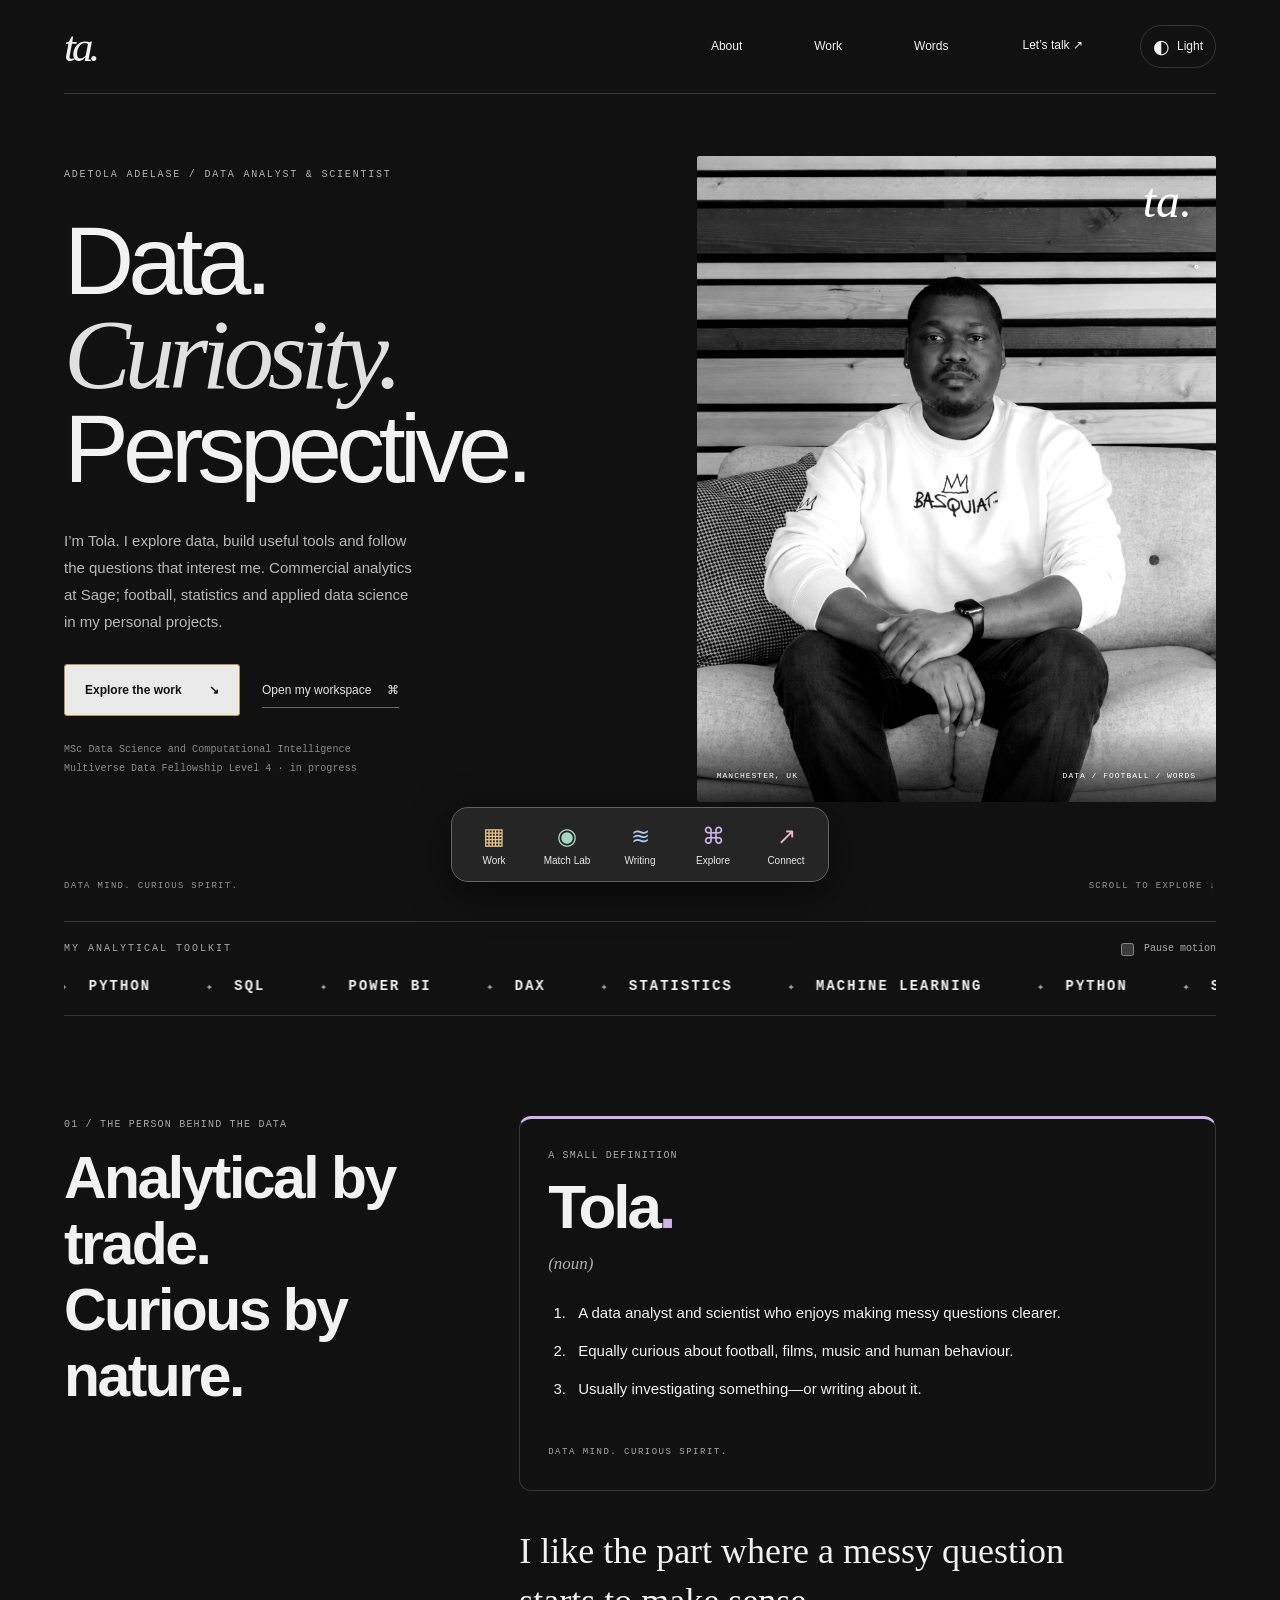
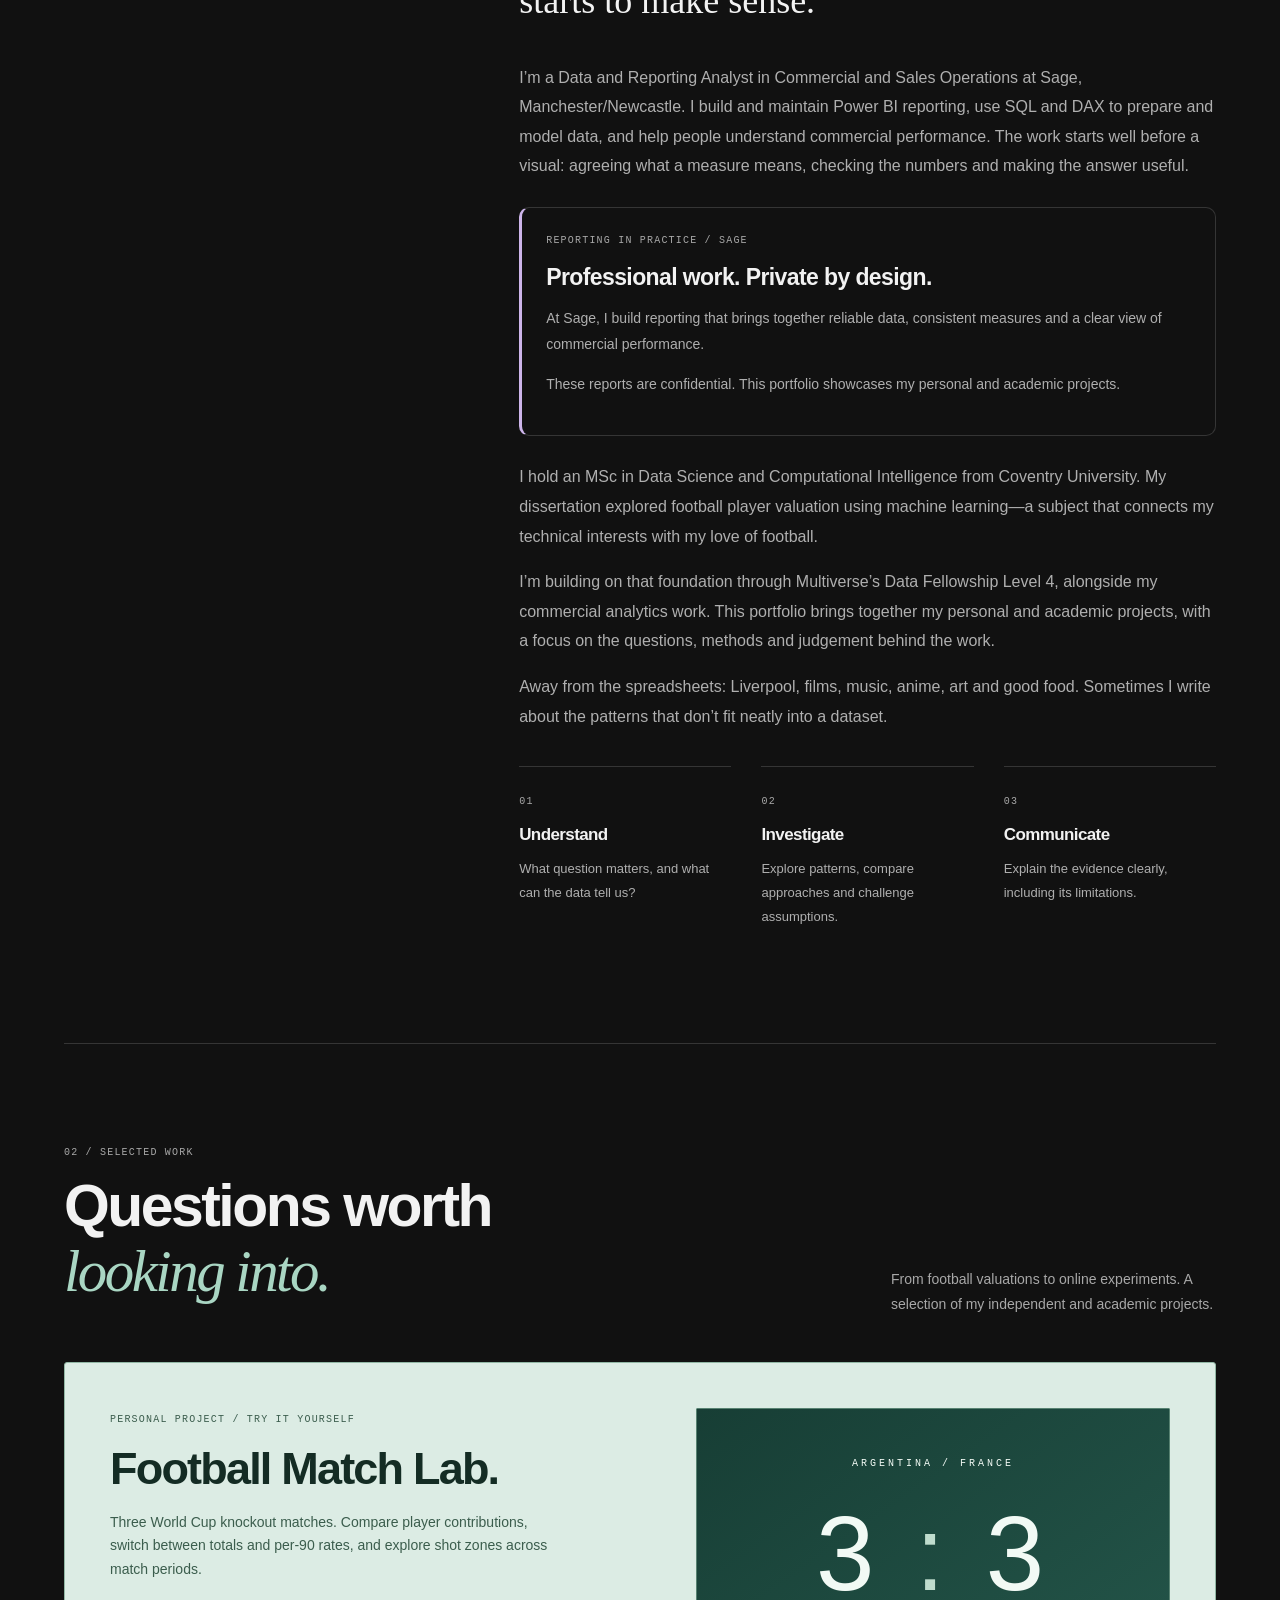
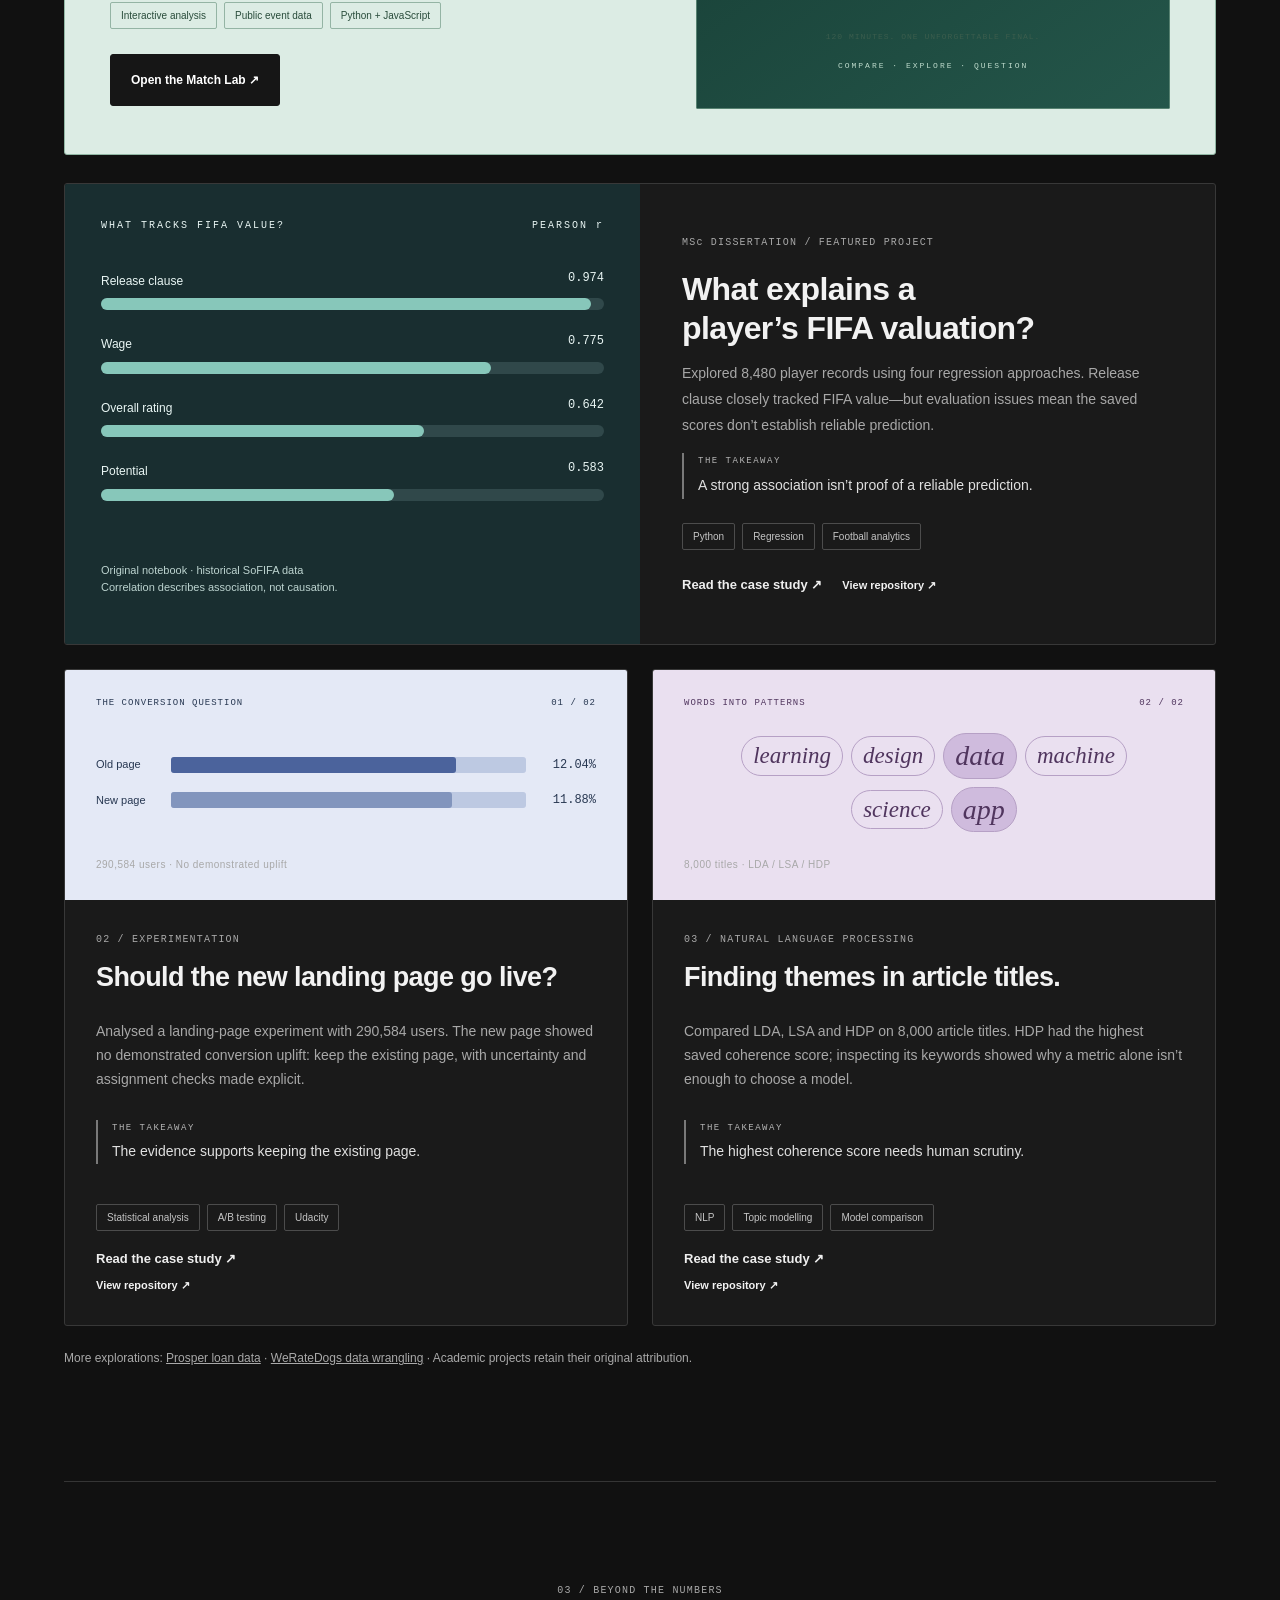
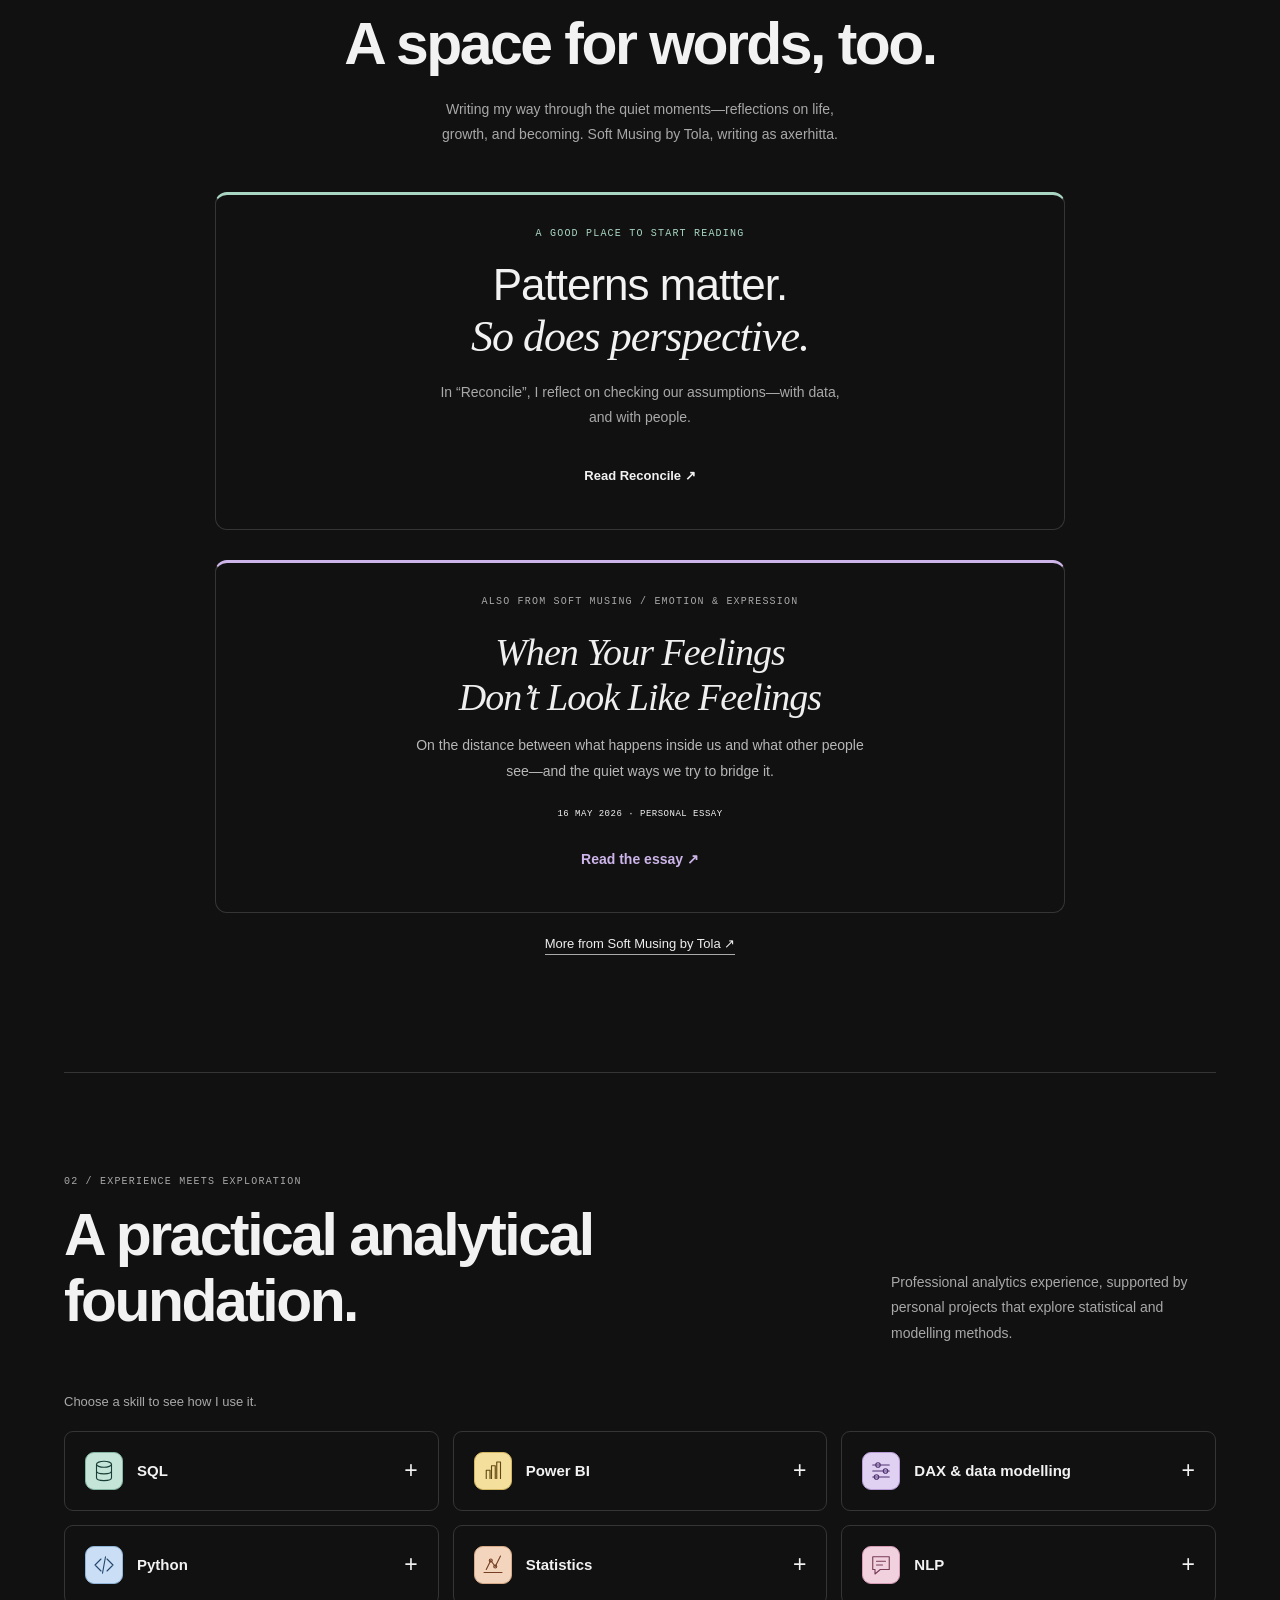
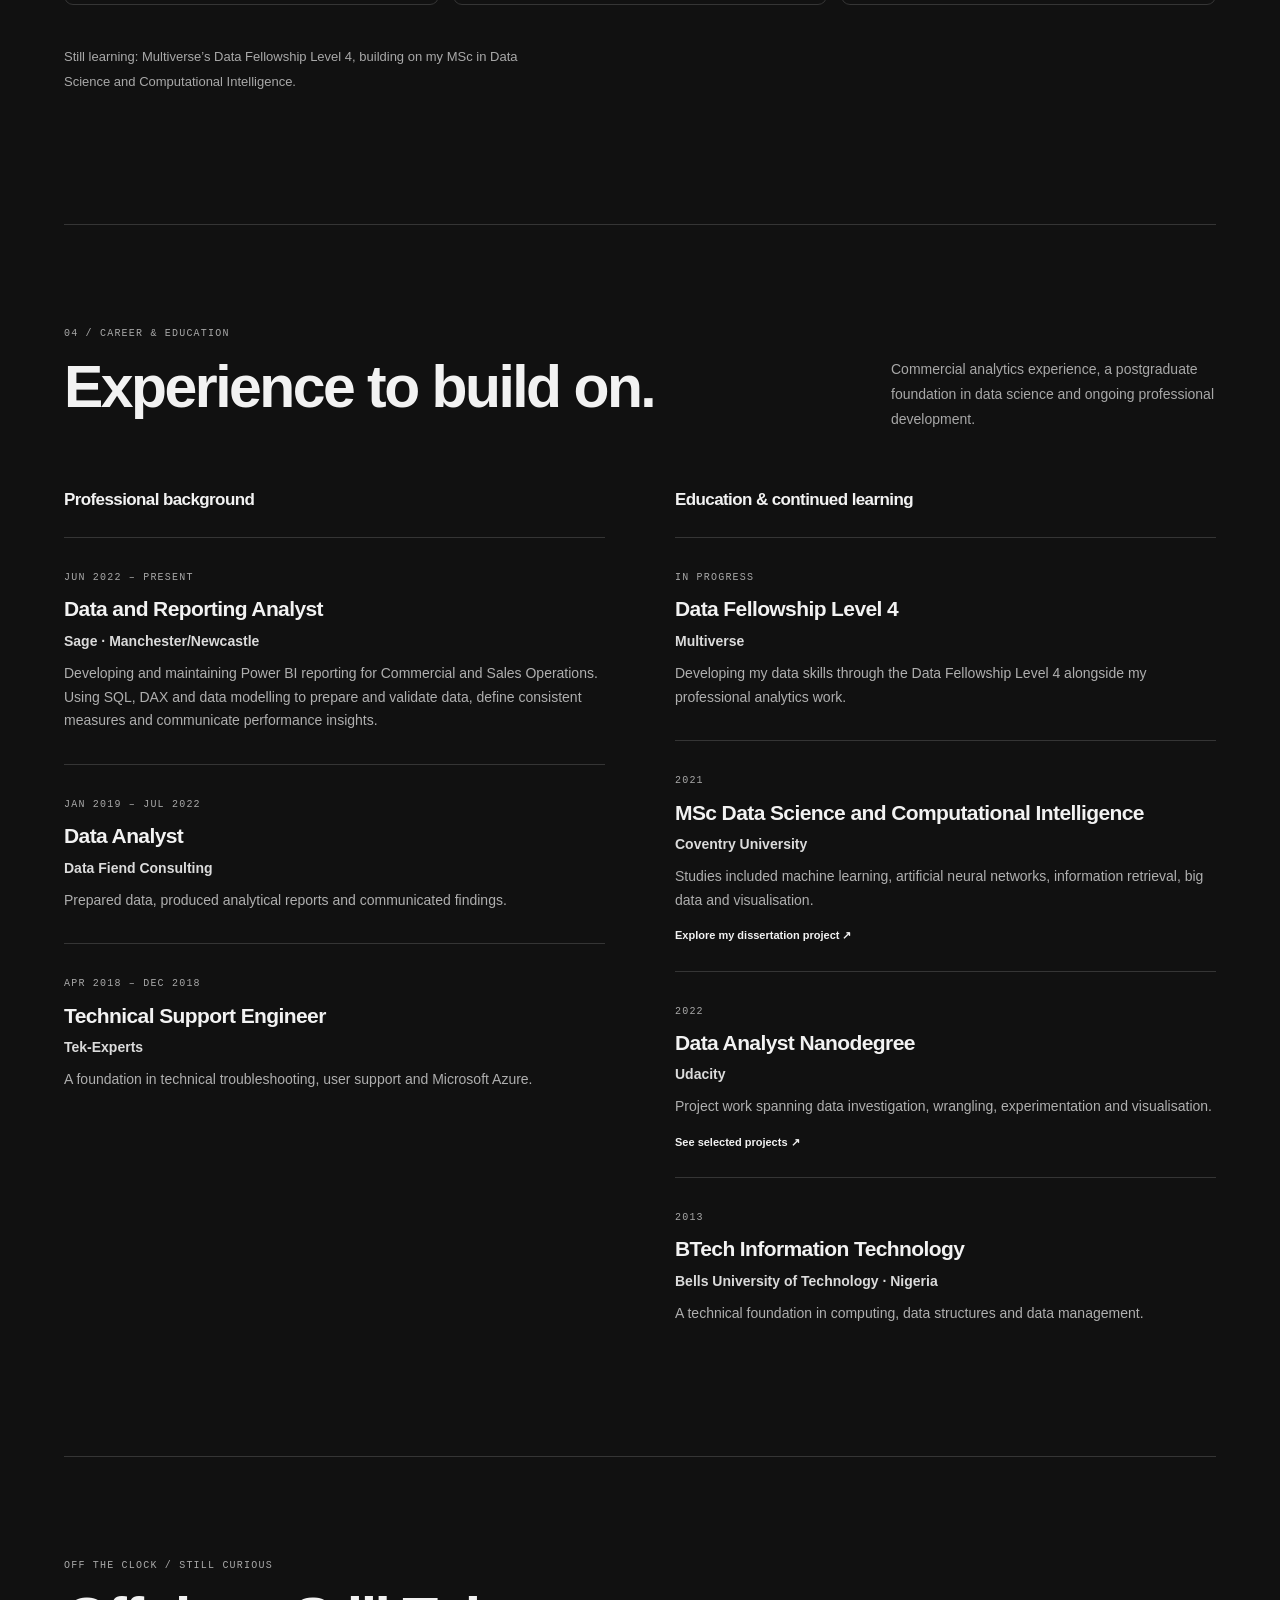
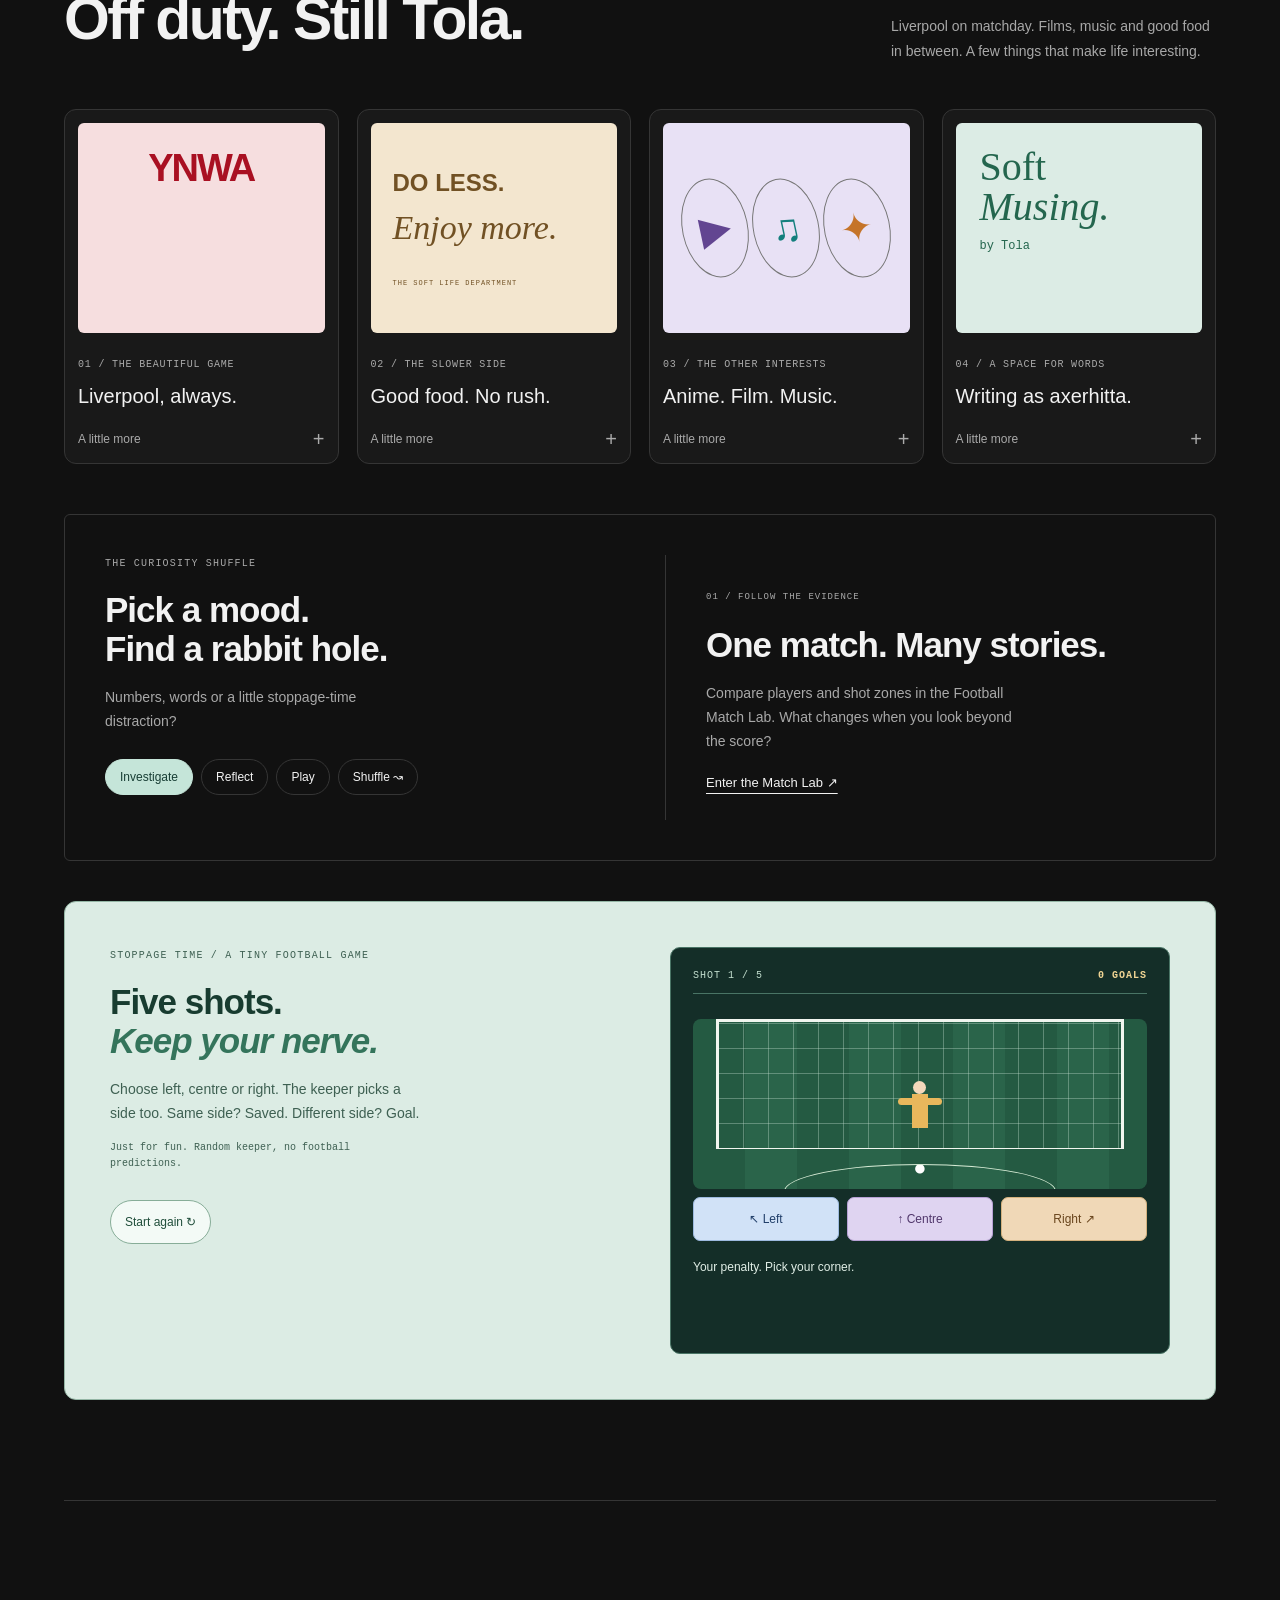
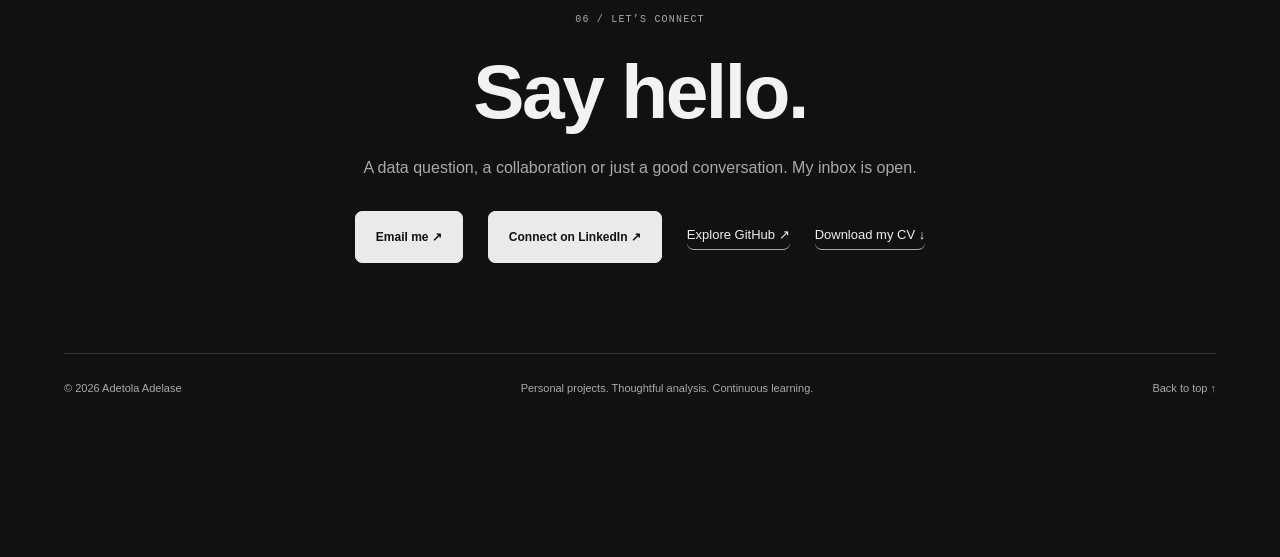
==== commit a45ea4bc: "Refine public project evidence, private experience copy and reading accessibility" ====
--- a/index.html
+++ b/index.html
@@ -1,10 +1,10 @@
 <!DOCTYPE html>
 
-<html lang="en"><head><meta charset="utf-8"/><meta content="width=device-width,initial-scale=1" name="viewport"/><meta content="Data Analyst &amp; Scientist working across commercial analytics, football data and statistical exploration. Explore my projects, writing and experiments." name="description"/><title>Adetola Adelase — Data Analyst &amp; Scientist</title><link href="assets/favicon.svg" rel="icon"/><meta content="Adetola Adelase — Data Analyst &amp; Scientist" property="og:title"/><meta content="Data Analyst &amp; Scientist working across commercial analytics, football data and statistical exploration. Explore my projects, writing and experiments." property="og:description"/><meta content="website" property="og:type"/><meta content="https://tola-adelase.github.io/" property="og:url"/><meta content="https://tola-adelase.github.io/assets/tola-portrait.jpg" property="og:image"/><link href="assets/desktop.css?v=work-cta-colour-1" rel="stylesheet"/><script defer="" src="assets/desktop.js?v=project-previews-1"></script><script>(function(){var desktop=matchMedia('(min-width: 1200px) and (pointer: fine)');function route(){var classic=location.pathname.endsWith('/previous.html');if(desktop.matches===classic)return;var key=location.hash.slice(1),toClassic={work:'projects',words:'writing',play:'beyond',main:'top'},toMobile={projects:'work',writing:'words',beyond:'play',top:'main',background:'about',skills:'about'};var hash=classic?(toMobile[key]||key):(toClassic[key]||key);location.replace((classic?'index.html':'previous.html')+(hash?'#'+hash:''));}route();desktop.addEventListener('change',route);})();</script></head><body class="tola-desktop"><a class="skip-link" href="#main">Skip to content</a><div class="desktop-shell"><header class="system-bar"><a aria-label="Tola, back to top" class="wordmark" href="#">ta<span>.</span></a><span class="system-name">Tola’s space <span>/ personal portfolio</span></span><div class="system-actions"><button aria-label="Switch to light theme" aria-pressed="false" id="theme-toggle">◐ <span>Light</span></button><time class="system-date"></time></div></header><main id="main"><div class="desktop-hero"><div class="hero-copy"><div class="hero-kicker"><span class="status-dot"></span> DATA ANALYST &amp; SCIENTIST</div><p class="hello">Hi, I’m Tola.</p><h1>A little data.<br/>A lot of <em>curiosity.</em></h1><p class="hero-description">I explore data, build useful tools, and follow the questions that interest me.</p><p class="hero-positioning">Commercial analytics at Sage. Football, statistics and applied data science.</p><div class="hero-actions"><button class="primary" data-open="work">Explore my work <span>↗</span></button><button class="quiet" data-open="about">A little about me ↗</button></div><p class="hero-credentials">MSc Data Science and Computational Intelligence<br/>Multiverse Data Fellowship Level 4 · in progress</p></div><figure class="portrait-window"><div class="photo-title"><span>● ● ●</span><span>tola.jpg</span><span>↗</span></div><img alt="Black-and-white portrait of Adetola Adelase" fetchpriority="high" height="820" src="assets/tola-portrait.jpg" width="768"/><figcaption>DATA MIND. CURIOUS SPIRIT.</figcaption><span aria-hidden="true" class="photo-signature">ta.</span></figure><aside class="location-note"><span>MANCHESTER, UK</span><time id="manchester-clock">--:--</time><small>LOCAL TIME / EUROPE–LONDON</small></aside></div><aside aria-label="Currently on my desk" class="currently-strip"><span class="currently-label">CURRENTLY<br/>ON MY DESK</span><div><span>LEARNING</span><p>Multiverse · Data Fellowship Level 4</p></div><div><span>EXPLORING</span><p>Football analytics</p></div><div><span>WRITING</span><a href="#words">Soft Musing by Tola ↗</a></div></aside><div class="desktop-bottom"><p class="desktop-invite">Follow your curiosity.<br/><span>Projects, words and a little off-duty Tola.</span></p><div aria-label="Explore the portfolio" class="desktop-shortcuts"><button class="desktop-shortcut" data-open="about"><span class="shortcut-art about-icon"><svg aria-hidden="true" fill="none" stroke="currentColor" stroke-linecap="round" stroke-linejoin="round" stroke-width="1.4" viewbox="0 0 32 32"><circle cx="16" cy="11" r="5"></circle><path d="M6 29v-3a10 10 0 0 1 20 0v3z"></path></svg></span><strong>About</strong><small>The person &amp; the path</small></button><button class="desktop-shortcut" data-open="work"><span class="shortcut-art work-icon"><svg aria-hidden="true" fill="none" stroke="currentColor" stroke-linecap="round" stroke-linejoin="round" stroke-width="1.4" viewbox="0 0 32 32"><path d="M4 9h7l3 3h14v17H4z"></path><path d="M4 9V6h10l3 3h9v3"></path><path d="M10 23v-5m6 5v-8m6 8v-3"></path></svg></span><strong>Work</strong><small>Projects &amp; experiments</small></button><button class="desktop-shortcut" data-open="words"><span class="shortcut-art words-icon"><svg aria-hidden="true" fill="none" stroke="currentColor" stroke-linecap="round" stroke-linejoin="round" stroke-width="1.4" viewbox="0 0 32 32"><path d="M7 4h19v26H7z"></path><path d="M4 9h5m-5 7h5m-5 7h5m5-13h8m-8 5h8m-8 5h5"></path></svg></span><strong>Words</strong><small>Soft Musing by Tola</small></button><button class="desktop-shortcut" data-open="play"><span class="shortcut-art play-icon"><svg aria-hidden="true" fill="none" stroke="currentColor" stroke-linecap="round" stroke-linejoin="round" stroke-width="1.4" viewbox="0 0 32 32"><circle cx="16" cy="16" r="13"></circle><path d="m16 9 7 5-3 8h-8l-3-8zM16 3v6m13 8-6-3m-3 8 4 5m-12-5-4 5M3 17l6-3"></path></svg></span><strong>Play</strong><small>Off duty &amp; football</small></button><button class="desktop-shortcut" data-open="guestbook"><span class="shortcut-art guestbook-icon"><svg aria-hidden="true" fill="none" stroke="currentColor" stroke-linecap="round" stroke-linejoin="round" stroke-width="1.4" viewbox="0 0 32 32"><path d="M6 5h20v22H6zM11 11h10m-10 5h10m-10 5h5"></path><path d="m20 23 7-7 2 2-7 7-3 1z"></path></svg></span><strong>Leave a note</strong><small>A little hello stays here</small></button></div></div></main><section aria-labelledby="contact-heading" class="contact-section contact-card" id="contact"><div class="contact-intro"><span class="eyebrow">A GOOD PLACE TO START</span><h2 id="contact-heading">Say <em>hello.</em><span aria-hidden="true">↗</span></h2><p>A data question, a collaboration, or just a good conversation.<br/>My inbox is open.</p><a class="contact-email" href="mailto:tola.adelase@gmail.com">tola.adelase@gmail.com <span aria-hidden="true">↗</span></a></div><nav aria-label="Other ways to connect" class="contact-elsewhere"><span class="eyebrow">ELSEWHERE</span><a href="https://www.linkedin.com/in/adetola-adelase/" rel="noopener noreferrer" target="_blank">LinkedIn <span>↗</span></a><a href="https://github.com/Tola-adelase" rel="noopener noreferrer" target="_blank">GitHub <span>↗</span></a><button data-open="guestbook">Leave a note <span>↗</span></button><small>A little hello stays here.</small></nav></section><footer class="desktop-footer"><span>© 2026 ADETOLA ADELASE</span><span>DATA / FOOTBALL / WORDS</span><a href="https://www.linkedin.com/in/adetola-adelase/" rel="noopener noreferrer" target="_blank">Let’s connect ↗</a><a href="#main">Back to top ↑</a></footer></div><dialog aria-labelledby="window-title" id="desktop-window"><div class="window-bar"><div class="window-controls"><button aria-label="Close window" id="close-window">×</button><button aria-label="Expand window" aria-pressed="false" id="resize-window">↗</button></div><h2 id="window-title">Work</h2><span class="window-hint">ESC TO CLOSE</span></div><div class="window-layout"><nav aria-label="Portfolio windows" class="window-sidebar"><span class="sidebar-label">TOLA’S SPACE</span><button data-open="about"><svg aria-hidden="true" fill="none" stroke="currentColor" stroke-linecap="round" stroke-linejoin="round" stroke-width="1.4" viewbox="0 0 32 32"><circle cx="16" cy="11" r="5"></circle><path d="M6 29v-3a10 10 0 0 1 20 0v3z"></path></svg><span>About</span></button><button data-open="work"><svg aria-hidden="true" fill="none" stroke="currentColor" stroke-linecap="round" stroke-linejoin="round" stroke-width="1.4" viewbox="0 0 32 32"><path d="M4 9h7l3 3h14v17H4z"></path><path d="M4 9V6h10l3 3h9v3"></path><path d="M10 23v-5m6 5v-8m6 8v-3"></path></svg><span>Work</span></button><button data-open="words"><svg aria-hidden="true" fill="none" stroke="currentColor" stroke-linecap="round" stroke-linejoin="round" stroke-width="1.4" viewbox="0 0 32 32"><path d="M7 4h19v26H7z"></path><path d="M4 9h5m-5 7h5m-5 7h5m5-13h8m-8 5h8m-8 5h5"></path></svg><span>Words</span></button><button data-open="play"><svg aria-hidden="true" fill="none" stroke="currentColor" stroke-linecap="round" stroke-linejoin="round" stroke-width="1.4" viewbox="0 0 32 32"><circle cx="16" cy="16" r="13"></circle><path d="m16 9 7 5-3 8h-8l-3-8zM16 3v6m13 8-6-3m-3 8 4 5m-12-5-4 5M3 17l6-3"></path></svg><span>Play</span></button><button data-open="guestbook"><svg aria-hidden="true" fill="none" stroke="currentColor" stroke-linecap="round" stroke-linejoin="round" stroke-width="1.4" viewbox="0 0 32 32"><path d="M6 5h20v22H6zM11 11h10m-10 5h10m-10 5h5"></path><path d="m20 23 7-7 2 2-7 7-3 1z"></path></svg><span>Guestbook</span></button><div class="sidebar-bottom"><a href="assets/Adetola-Adelase-Public-CV.pdf" rel="noopener noreferrer" target="_blank">Public CV ↗</a><a href="https://github.com/Tola-adelase" rel="noopener noreferrer" target="_blank">GitHub ↗</a><a href="https://www.linkedin.com/in/adetola-adelase/" rel="noopener noreferrer" target="_blank">LinkedIn ↗</a></div></nav><div class="window-content" id="window-content"><div class="window-panel" id="panel-work"><div class="panel-heading"><span class="eyebrow">01 / SELECTED PERSONAL &amp; ACADEMIC PROJECTS</span><h2>Good questions.<br/><em>Thoughtful answers.</em></h2><p>Football, experiments and text. Explore the work, the methods and the limitations.</p></div><div aria-label="Filter projects" class="project-filters" role="group"><button aria-pressed="true" data-filter="all">All work</button><button aria-pressed="false" data-filter="football">Football</button><button aria-pressed="false" data-filter="statistics">Statistics</button><button aria-pressed="false" data-filter="nlp">NLP</button></div><div class="project-grid">
-<article class="project-card lab-spotlight" data-kind="football"><div class="lab-preview"><a aria-label="Open the Football Match Lab" class="lab-preview-image" href="football-match-lab.html"><img alt="Actual Match Lab view comparing Lionel Messi and Kylian Mbappé, with contribution bars and shot zones" decoding="async" height="664" loading="lazy" src="assets/previews/matchlab-totals.webp" width="868"/></a><div class="preview-caption"><span>CAPTURED FROM THE LIVE PROJECT</span><button data-open-lab-preview="" type="button">Preview tour ↗</button></div></div><div class="project-info"><span class="eyebrow">INTERACTIVE / PUBLIC EVENT DATA</span><h3>Football Match Lab.</h3><p>Compare contributions across three World Cup knockout matches. Switch between totals and per-90 rates, then explore where the shots came from.</p><p class="project-caveat">Descriptive analysis. Three matches are a starting point, not a player ranking.</p><div class="project-actions"><a href="football-match-lab.html">Open the lab ↗</a><a href="https://github.com/Tola-adelase/Tola-adelase.github.io" rel="noopener noreferrer" target="_blank">Code ↗</a></div></div></article>
-<article class="project-card" data-kind="football"><a aria-label="Read FIFA valuation case study" class="project-art valuation-art" href="football-case-study.html"><span>WHAT TRACKS FIFA VALUE?</span><div class="mini-bars"><i style="--bar:97%"></i><i style="--bar:77%"></i><i style="--bar:64%"></i><i style="--bar:58%"></i></div><small>8,480 PLAYERS / FOUR REGRESSION APPROACHES</small><b>↗</b></a><div class="project-info"><span class="eyebrow">MSc DISSERTATION / REGRESSION</span><h3>What explains a FIFA valuation?</h3><p>Explored 8,480 player records using four regression approaches. Release clause closely tracked FIFA value—but evaluation issues mean the saved scores don’t establish reliable prediction.</p><div class="project-actions"><a href="football-case-study.html">Read the case study ↗</a><a href="https://github.com/Tola-adelase/predicting-market-value-of-football-players-using-machine-learning-algorithm" rel="noopener noreferrer" target="_blank">Code ↗</a></div></div></article>
-<article class="project-card" data-kind="statistics"><a aria-label="Read landing-page experiment case study" class="project-art experiment-art" href="ab-testing-case-study.html"><span>THE CONVERSION QUESTION</span><div><strong>12.04<small>%</small></strong><span>OLD PAGE</span></div><div><strong>11.88<small>%</small></strong><span>NEW PAGE</span></div><small>290,584 USERS / NO DEMONSTRATED UPLIFT</small><b>↗</b></a><div class="project-info"><span class="eyebrow">EXPERIMENTATION / STATISTICAL TESTING</span><h3>Should the new page go live?</h3><p>Analysed a landing-page experiment with 290,584 users. The new page showed no demonstrated conversion uplift: keep the existing page, with uncertainty and assignment checks made explicit.</p><div class="project-actions"><a href="ab-testing-case-study.html">Read the case study ↗</a><a href="https://github.com/Tola-adelase/Analyze_ab_test_results-showcase-udacityproject" rel="noopener noreferrer" target="_blank">Code ↗</a></div></div></article>
-<article class="project-card" data-kind="nlp"><a aria-label="Read topic modelling case study" class="project-art nlp-art" href="topic-modelling-case-study.html"><span>WORDS INTO PATTERNS</span><div><i>learning</i><i>design</i><i>data</i><i>science</i><i>machine</i></div><small>8,000 TITLES / LDA · LSA · HDP</small><b>↗</b></a><div class="project-info"><span class="eyebrow">NATURAL LANGUAGE PROCESSING</span><h3>Finding themes in article titles.</h3><p>Compared LDA, LSA and HDP on 8,000 article titles. HDP had the highest saved coherence score; inspecting its keywords showed why a metric alone isn’t enough to choose a model.</p><div class="project-actions"><a href="topic-modelling-case-study.html">Read the case study ↗</a><a href="https://github.com/Tola-adelase/topic-modelling" rel="noopener noreferrer" target="_blank">Code ↗</a></div></div></article></div><p class="panel-note" id="project-count" role="status">4 projects to explore.</p><a class="inline-link" href="https://github.com/Tola-adelase" rel="noopener noreferrer" target="_blank">More notebooks and repositories on GitHub ↗</a></div><div class="window-panel" hidden="" id="panel-words"><section id="writing"><div class="sectionhead"><div><div class="eyebrow">05 / Beyond the numbers</div><h2>A space for words, too.</h2></div><p>Writing my way through the quiet moments—reflections on life, growth, and becoming. Soft Musing by Tola, writing as axerhitta.</p></div><div class="featured-writing"><span class="eyebrow">A GOOD PLACE TO START READING</span><h3>Patterns matter.<br/><em>So does perspective.</em></h3><p>In “Reconcile”, I reflect on checking our assumptions—with data, and with people.</p><a href="https://axerhitta.substack.com/p/reconcile" rel="noopener noreferrer" target="_blank">Read Reconcile ↗</a></div><div class="essay-grid"><a class="essay" href="https://axerhitta.substack.com/p/when-your-feelings-dont-look-like" rel="noopener noreferrer" target="_blank"><span class="num">ALSO FROM SOFT MUSING / EMOTION &amp; EXPRESSION</span><h3>When Your Feelings Don’t Look Like Feelings</h3><p>On the distance between what happens inside us and what other people see—and the quiet ways we try to bridge it.</p><span class="essay-meta">16 MAY 2026 · PERSONAL ESSAY</span><span class="essay-read">Read the essay ↗</span></a></div><p><a class="textlink" href="https://axerhitta.substack.com/" rel="noopener noreferrer" target="_blank">More from Soft Musing by Tola ↗</a></p></section></div><div class="window-panel" hidden="" id="panel-about"><section class="about" id="about"><div><div class="eyebrow">03 / The person behind the data</div><h2>Analytical by trade.<br/>Curious by nature.</h2></div><div><div class="tola-definition"><span class="eyebrow">A SMALL DEFINITION</span><h3>Tola<span>.</span></h3><p class="definition-type">(noun)</p><ol><li>A data analyst and scientist who enjoys making messy questions clearer.</li><li>Equally curious about football, films, music and human behaviour.</li><li>Usually investigating something—or writing about it.</li></ol><span class="definition-foot">DATA MIND. CURIOUS SPIRIT.</span></div><p class="lead">I like the part where a messy question starts to make sense.</p><p>I’m a Data and Reporting Analyst in Commercial and Sales Operations at Sage, Manchester/Newcastle. I build and maintain Power BI reporting, use SQL and DAX to prepare and model data, and help people understand commercial performance. The work starts well before a visual: agreeing what a measure means, checking the numbers and making the answer useful.</p><aside class="professional-note"><span class="eyebrow">REPORTING IN PRACTICE / SAGE</span><h3>Professional work. Private by design.</h3><p>At Sage, I build reporting that brings together reliable data, consistent measures and a clear view of commercial performance.</p><p class="project-caveat">These reports are confidential. This portfolio showcases my personal and academic projects.</p></aside><p>I hold an MSc in Data Science and Computational Intelligence from Coventry University. My dissertation explored football player valuation using machine learning—a subject that connects my technical interests with my love of football.</p><p>I’m building on that foundation through Multiverse’s Data Fellowship Level 4, alongside my commercial analytics work. This portfolio brings together my personal and academic projects, with a focus on the questions, methods and judgement behind the work.</p><p>Away from the spreadsheets: Liverpool, films, music, anime, art and good food. Sometimes I write about the patterns that don’t fit neatly into a dataset.</p><div class="steps"><div class="step"><span class="num">01</span><h3>Understand</h3><p>What question matters, and what can the data tell us?</p></div><div class="step"><span class="num">02</span><h3>Investigate</h3><p>Explore patterns, compare approaches and challenge assumptions.</p></div><div class="step"><span class="num">03</span><h3>Communicate</h3><p>Explain the evidence clearly, including its limitations.</p></div></div></div></section><section id="skills"><div class="sectionhead"><div><div class="eyebrow">02 / Experience meets exploration</div><h2>A practical analytical foundation.</h2></div><p>Professional analytics experience, supported by personal projects that explore statistical and modelling methods.</p></div><div class="skill-explorer"><p class="skill-instruction">Choose a skill to see how I use it.</p><div class="skill-evidence-grid"><details class="skill-evidence"><summary><svg class="skill-illustration" viewBox="0 0 32 32" fill="none" stroke="currentColor" stroke-width="1.5" stroke-linecap="round" stroke-linejoin="round" aria-hidden="true"><ellipse cx="16" cy="7" rx="10" ry="4"/><path d="M6 7v18c0 5 20 5 20 0V7M6 16c0 5 20 5 20 0"/></svg><span>SQL</span><span class="skill-plus" aria-hidden="true">+</span></summary><div class="skill-evidence-body"><h3>Prepare the data before telling the story.</h3><p>I use SQL in my professional analytics work to prepare and validate data for reporting.</p><a href="mailto:tola.adelase@gmail.com">Ask about my experience ↗</a></div></details><details class="skill-evidence"><summary><svg class="skill-illustration" viewBox="0 0 32 32" fill="none" stroke="currentColor" stroke-width="1.5" stroke-linecap="round" stroke-linejoin="round" aria-hidden="true"><path d="M7 26V15h5v11M14 26V9h5v17M21 26V4h5v22"/></svg><span>Power BI</span><span class="skill-plus" aria-hidden="true">+</span></summary><div class="skill-evidence-body"><h3>Make performance easier to understand.</h3><p>At Sage, I build and maintain Power BI reporting for Commercial and Sales Operations. This work is confidential; reports and underlying data aren’t displayed here.</p><a href="#about">Read about my professional work ↗</a></div></details><details class="skill-evidence"><summary><svg class="skill-illustration" viewBox="0 0 32 32" fill="none" stroke="currentColor" stroke-width="1.5" stroke-linecap="round" stroke-linejoin="round" aria-hidden="true"><path d="M5 8h22M5 16h22M5 24h22"/><circle cx="12" cy="8" r="3"/><circle cx="22" cy="16" r="3"/><circle cx="10" cy="24" r="3"/></svg><span>DAX & data modelling</span><span class="skill-plus" aria-hidden="true">+</span></summary><div class="skill-evidence-body"><h3>Give measures a consistent meaning.</h3><p>My professional work includes DAX measures, data modelling and validation so reporting answers the intended question. Sage models and calculations remain private.</p><a href="#about">Explore my background ↗</a></div></details><details class="skill-evidence"><summary><svg class="skill-illustration" viewBox="0 0 32 32" fill="none" stroke="currentColor" stroke-width="1.5" stroke-linecap="round" stroke-linejoin="round" aria-hidden="true"><path d="m12 8-8 8 8 8m8-16 8 8-8 8M18 5l-4 22"/></svg><span>Python</span><span class="skill-plus" aria-hidden="true">+</span></summary><div class="skill-evidence-body"><h3>From raw records to an investigation.</h3><p>My football valuation project brings together web scraping, cleaning, exploration and regression. The case study also explains the limits of its saved evaluation results.</p><a href="football-case-study.html">Explore the football case study ↗</a></div></details><details class="skill-evidence"><summary><svg class="skill-illustration" viewBox="0 0 32 32" fill="none" stroke="currentColor" stroke-width="1.5" stroke-linecap="round" stroke-linejoin="round" aria-hidden="true"><path d="M4 26h24M7 22l6-12 6 8 7-14"/><circle cx="13" cy="10" r="2"/><circle cx="19" cy="18" r="2"/></svg><span>Statistics</span><span class="skill-plus" aria-hidden="true">+</span></summary><div class="skill-evidence-body"><h3>Turn an experiment into a decision.</h3><p>In a landing-page experiment with 290,584 analysed users, I compared conversion rates and uncertainty. The evidence did not demonstrate an uplift from the new page.</p><a href="ab-testing-case-study.html">Read the experiment ↗</a></div></details><details class="skill-evidence"><summary><svg class="skill-illustration" viewBox="0 0 32 32" fill="none" stroke="currentColor" stroke-width="1.5" stroke-linecap="round" stroke-linejoin="round" aria-hidden="true"><path d="M5 5h22v17H15l-7 6v-6H5zM10 11h12M10 16h8"/></svg><span>NLP</span><span class="skill-plus" aria-hidden="true">+</span></summary><div class="skill-evidence-body"><h3>Look beyond the model score.</h3><p>I compared LDA, LSA and HDP on 8,000 article titles, using coherence scores and keyword inspection to assess the themes and limitations.</p><a href="topic-modelling-case-study.html">Explore the topic models ↗</a></div></details></div></div><p class="learning-footnote">Still learning: Multiverse’s Data Fellowship Level 4, building on my MSc in Data Science and Computational Intelligence.</p></section><section id="background"><div class="sectionhead"><div><div class="eyebrow">04 / Career &amp; education</div><h2>Experience to build on.</h2></div><p>Commercial analytics experience, a postgraduate foundation in data science and ongoing professional development.</p></div><div class="background-grid"><div><h3 class="column-label">Professional background</h3><article class="timeline-entry"><span class="num">JUN 2022 – PRESENT</span><h3>Data and Reporting Analyst</h3><p class="institution">Sage · Manchester/Newcastle</p><p>Developing and maintaining Power BI reporting for Commercial and Sales Operations. Using SQL, DAX and data modelling to prepare and validate data, define consistent measures and communicate performance insights.</p></article><article class="timeline-entry"><span class="num">JAN 2019 – JUL 2022</span><h3>Data Analyst</h3><p class="institution">Data Fiend Consulting</p><p>Prepared data, produced analytical reports and communicated findings.</p></article><article class="timeline-entry"><span class="num">APR 2018 – DEC 2018</span><h3>Technical Support Engineer</h3><p class="institution">Tek-Experts</p><p>A foundation in technical troubleshooting, user support and Microsoft Azure.</p></article></div><div><h3 class="column-label">Education &amp; continued learning</h3><article class="timeline-entry"><span class="num">IN PROGRESS</span><h3>Data Fellowship Level 4</h3><p class="institution">Multiverse</p><p>Developing my data skills through the Data Fellowship Level 4 alongside my professional analytics work.</p></article><article class="timeline-entry"><span class="num">2021</span><h3>MSc Data Science and Computational Intelligence</h3><p class="institution">Coventry University</p><p>Studies included machine learning, artificial neural networks, information retrieval, big data and visualisation.</p><a class="projectlink" href="football-case-study.html">Explore my dissertation project ↗</a></article><article class="timeline-entry"><span class="num">2022</span><h3>Data Analyst Nanodegree</h3><p class="institution">Udacity</p><p>Project work spanning data investigation, wrangling, experimentation and visualisation.</p><a class="projectlink" href="#work">See selected projects ↗</a></article><article class="timeline-entry"><span class="num">2013</span><h3>BTech Information Technology</h3><p class="institution">Bells University of Technology · Nigeria</p><p>A technical foundation in computing, data structures and data management.</p></article></div></div></section><p class="profile-links"><a href="assets/Adetola-Adelase-Public-CV.pdf" rel="noopener noreferrer" target="_blank">View my public CV ↗</a><a href="https://www.linkedin.com/in/adetola-adelase/" rel="noopener noreferrer" target="_blank">Connect on LinkedIn ↗</a></p></div><div class="window-panel" hidden="" id="panel-play"><div class="panel-heading"><span class="eyebrow">04 / OFF DUTY</span><h2>Still curious.<br/><em>Just off the clock.</em></h2><p>Liverpool on matchday. Films, music and good food in between.</p></div><div class="personal-grid">
+<html lang="en"><head><meta charset="utf-8"/><meta content="width=device-width,initial-scale=1" name="viewport"/><meta content="Data Analyst &amp; Scientist working across commercial analytics, football data and statistical exploration. Explore my projects, writing and experiments." name="description"/><title>Adetola Adelase — Data Analyst &amp; Scientist</title><link href="assets/favicon.svg" rel="icon"/><meta content="Adetola Adelase — Data Analyst &amp; Scientist" property="og:title"/><meta content="Data Analyst &amp; Scientist working across commercial analytics, football data and statistical exploration. Explore my projects, writing and experiments." property="og:description"/><meta content="website" property="og:type"/><meta content="https://tola-adelase.github.io/" property="og:url"/><meta content="https://tola-adelase.github.io/assets/tola-portrait.jpg" property="og:image"/><link href="assets/desktop.css?v=evidence-polish-1" rel="stylesheet"/><script defer="" src="assets/desktop.js?v=project-previews-1"></script><script>(function(){var desktop=matchMedia('(min-width: 1200px) and (pointer: fine)');function route(){var classic=location.pathname.endsWith('/previous.html');if(desktop.matches===classic)return;var key=location.hash.slice(1),toClassic={work:'projects',words:'writing',play:'beyond',main:'top'},toMobile={projects:'work',writing:'words',beyond:'play',top:'main',background:'about',skills:'about'};var hash=classic?(toMobile[key]||key):(toClassic[key]||key);location.replace((classic?'index.html':'previous.html')+(hash?'#'+hash:''));}route();desktop.addEventListener('change',route);})();</script></head><body class="tola-desktop"><a class="skip-link" href="#main">Skip to content</a><div class="desktop-shell"><header class="system-bar"><a aria-label="Tola, back to top" class="wordmark" href="#">ta<span>.</span></a><span class="system-name">Tola’s space <span>/ personal portfolio</span></span><div class="system-actions"><button aria-label="Switch to light theme" aria-pressed="false" id="theme-toggle">◐ <span>Light</span></button><time class="system-date"></time></div></header><main id="main"><div class="desktop-hero"><div class="hero-copy"><div class="hero-kicker"><span class="status-dot"></span> DATA ANALYST &amp; SCIENTIST</div><p class="hello">Hi, I’m Tola.</p><h1>A little data.<br/>A lot of <em>curiosity.</em></h1><p class="hero-description">I explore data, build useful tools, and follow the questions that interest me.</p><p class="hero-positioning">Commercial analytics at Sage. Football, statistics and applied data science.</p><div class="hero-actions"><button class="primary" data-open="work">Explore my work <span>↗</span></button><button class="quiet" data-open="about">A little about me ↗</button></div><p class="hero-credentials">MSc Data Science and Computational Intelligence<br/>Multiverse Data Fellowship Level 4 · in progress</p></div><figure class="portrait-window"><div class="photo-title"><span>● ● ●</span><span>tola.jpg</span><span>↗</span></div><img alt="Black-and-white portrait of Adetola Adelase" fetchpriority="high" height="820" src="assets/tola-portrait.jpg" width="768"/><figcaption>DATA MIND. CURIOUS SPIRIT.</figcaption><span aria-hidden="true" class="photo-signature">ta.</span></figure><aside class="location-note"><span>MANCHESTER, UK</span><time id="manchester-clock">--:--</time><small>LOCAL TIME / EUROPE–LONDON</small></aside></div><aside aria-label="Currently on my desk" class="currently-strip"><span class="currently-label">CURRENTLY<br/>ON MY DESK</span><div><span>LEARNING</span><p>Multiverse · Data Fellowship Level 4</p></div><div><span>EXPLORING</span><p>Football analytics</p></div><div><span>WRITING</span><a href="#words">Soft Musing by Tola ↗</a></div></aside><div class="desktop-bottom"><p class="desktop-invite">Follow your curiosity.<br/><span>Projects, words and a little off-duty Tola.</span></p><div aria-label="Explore the portfolio" class="desktop-shortcuts"><button class="desktop-shortcut" data-open="about"><span class="shortcut-art about-icon"><svg aria-hidden="true" fill="none" stroke="currentColor" stroke-linecap="round" stroke-linejoin="round" stroke-width="1.4" viewbox="0 0 32 32"><circle cx="16" cy="11" r="5"></circle><path d="M6 29v-3a10 10 0 0 1 20 0v3z"></path></svg></span><strong>About</strong><small>The person &amp; the path</small></button><button class="desktop-shortcut" data-open="work"><span class="shortcut-art work-icon"><svg aria-hidden="true" fill="none" stroke="currentColor" stroke-linecap="round" stroke-linejoin="round" stroke-width="1.4" viewbox="0 0 32 32"><path d="M4 9h7l3 3h14v17H4z"></path><path d="M4 9V6h10l3 3h9v3"></path><path d="M10 23v-5m6 5v-8m6 8v-3"></path></svg></span><strong>Work</strong><small>Projects &amp; experiments</small></button><button class="desktop-shortcut" data-open="words"><span class="shortcut-art words-icon"><svg aria-hidden="true" fill="none" stroke="currentColor" stroke-linecap="round" stroke-linejoin="round" stroke-width="1.4" viewbox="0 0 32 32"><path d="M7 4h19v26H7z"></path><path d="M4 9h5m-5 7h5m-5 7h5m5-13h8m-8 5h8m-8 5h5"></path></svg></span><strong>Words</strong><small>Soft Musing by Tola</small></button><button class="desktop-shortcut" data-open="play"><span class="shortcut-art play-icon"><svg aria-hidden="true" fill="none" stroke="currentColor" stroke-linecap="round" stroke-linejoin="round" stroke-width="1.4" viewbox="0 0 32 32"><circle cx="16" cy="16" r="13"></circle><path d="m16 9 7 5-3 8h-8l-3-8zM16 3v6m13 8-6-3m-3 8 4 5m-12-5-4 5M3 17l6-3"></path></svg></span><strong>Play</strong><small>Off duty &amp; football</small></button><button class="desktop-shortcut" data-open="guestbook"><span class="shortcut-art guestbook-icon"><svg aria-hidden="true" fill="none" stroke="currentColor" stroke-linecap="round" stroke-linejoin="round" stroke-width="1.4" viewbox="0 0 32 32"><path d="M6 5h20v22H6zM11 11h10m-10 5h10m-10 5h5"></path><path d="m20 23 7-7 2 2-7 7-3 1z"></path></svg></span><strong>Leave a note</strong><small>A little hello stays here</small></button></div></div></main><section aria-labelledby="contact-heading" class="contact-section contact-card" id="contact"><div class="contact-intro"><span class="eyebrow">A GOOD PLACE TO START</span><h2 id="contact-heading">Say <em>hello.</em><span aria-hidden="true">↗</span></h2><p>A data question, a collaboration, or just a good conversation.<br/>My inbox is open.</p><a class="contact-email" href="mailto:tola.adelase@gmail.com">tola.adelase@gmail.com <span aria-hidden="true">↗</span></a></div><nav aria-label="Other ways to connect" class="contact-elsewhere"><span class="eyebrow">ELSEWHERE</span><a href="https://www.linkedin.com/in/adetola-adelase/" rel="noopener noreferrer" target="_blank">LinkedIn <span>↗</span></a><a href="https://github.com/Tola-adelase" rel="noopener noreferrer" target="_blank">GitHub <span>↗</span></a><button data-open="guestbook">Leave a note <span>↗</span></button><small>A little hello stays here.</small></nav></section><footer class="desktop-footer"><span>© 2026 ADETOLA ADELASE</span><span>DATA / FOOTBALL / WORDS</span><a href="https://www.linkedin.com/in/adetola-adelase/" rel="noopener noreferrer" target="_blank">Let’s connect ↗</a><a href="#main">Back to top ↑</a></footer></div><dialog aria-labelledby="window-title" id="desktop-window"><div class="window-bar"><div class="window-controls"><button aria-label="Close window" id="close-window">×</button><button aria-label="Expand window" aria-pressed="false" id="resize-window">↗</button></div><h2 id="window-title">Work</h2><span class="window-hint">ESC TO CLOSE</span></div><div class="window-layout"><nav aria-label="Portfolio windows" class="window-sidebar"><span class="sidebar-label">TOLA’S SPACE</span><button data-open="about"><svg aria-hidden="true" fill="none" stroke="currentColor" stroke-linecap="round" stroke-linejoin="round" stroke-width="1.4" viewbox="0 0 32 32"><circle cx="16" cy="11" r="5"></circle><path d="M6 29v-3a10 10 0 0 1 20 0v3z"></path></svg><span>About</span></button><button data-open="work"><svg aria-hidden="true" fill="none" stroke="currentColor" stroke-linecap="round" stroke-linejoin="round" stroke-width="1.4" viewbox="0 0 32 32"><path d="M4 9h7l3 3h14v17H4z"></path><path d="M4 9V6h10l3 3h9v3"></path><path d="M10 23v-5m6 5v-8m6 8v-3"></path></svg><span>Work</span></button><button data-open="words"><svg aria-hidden="true" fill="none" stroke="currentColor" stroke-linecap="round" stroke-linejoin="round" stroke-width="1.4" viewbox="0 0 32 32"><path d="M7 4h19v26H7z"></path><path d="M4 9h5m-5 7h5m-5 7h5m5-13h8m-8 5h8m-8 5h5"></path></svg><span>Words</span></button><button data-open="play"><svg aria-hidden="true" fill="none" stroke="currentColor" stroke-linecap="round" stroke-linejoin="round" stroke-width="1.4" viewbox="0 0 32 32"><circle cx="16" cy="16" r="13"></circle><path d="m16 9 7 5-3 8h-8l-3-8zM16 3v6m13 8-6-3m-3 8 4 5m-12-5-4 5M3 17l6-3"></path></svg><span>Play</span></button><button data-open="guestbook"><svg aria-hidden="true" fill="none" stroke="currentColor" stroke-linecap="round" stroke-linejoin="round" stroke-width="1.4" viewbox="0 0 32 32"><path d="M6 5h20v22H6zM11 11h10m-10 5h10m-10 5h5"></path><path d="m20 23 7-7 2 2-7 7-3 1z"></path></svg><span>Guestbook</span></button><div class="sidebar-bottom"><a href="assets/Adetola-Adelase-Public-CV.pdf" rel="noopener noreferrer" target="_blank">Public CV ↗</a><a href="https://github.com/Tola-adelase" rel="noopener noreferrer" target="_blank">GitHub ↗</a><a href="https://www.linkedin.com/in/adetola-adelase/" rel="noopener noreferrer" target="_blank">LinkedIn ↗</a></div></nav><div class="window-content" id="window-content"><div class="window-panel" id="panel-work"><div class="panel-heading"><span class="eyebrow">01 / SELECTED PERSONAL &amp; ACADEMIC PROJECTS</span><h2>Good questions.<br/><em>Thoughtful answers.</em></h2><p>Football, experiments and text. Explore the work, the methods and the limitations.</p></div><div aria-label="Filter projects" class="project-filters" role="group"><button aria-pressed="true" data-filter="all">All work</button><button aria-pressed="false" data-filter="football">Football</button><button aria-pressed="false" data-filter="statistics">Statistics</button><button aria-pressed="false" data-filter="nlp">NLP</button></div><div class="project-grid">
+<article class="project-card lab-spotlight" data-kind="football"><div class="lab-preview"><a aria-label="Open the Football Match Lab" class="lab-preview-image" href="football-match-lab.html"><img alt="Actual Match Lab view comparing Lionel Messi and Kylian Mbappé, with contribution bars and shot zones" decoding="async" height="664" loading="lazy" src="assets/previews/matchlab-totals.webp" width="868"/></a><div class="preview-caption"><span>CAPTURED FROM THE LIVE PROJECT</span><button data-open-lab-preview="" type="button">Preview tour ↗</button></div></div><div class="project-info"><span class="eyebrow">INTERACTIVE / PUBLIC EVENT DATA</span><h3>Football Match Lab.</h3><dl class="project-evidence"><div><dt>Question</dt><dd>How do player contributions compare across selected matches?</dd></div><div><dt>Approach</dt><dd>Explore public event data through totals, per-90 rates and shot zones.</dd></div><div><dt>Explore</dt><dd>Compare three World Cup knockout matches in the interactive lab.</dd></div><div><dt>Limitation</dt><dd>A descriptive sample of three matches, not a player ranking.</dd></div></dl><div class="project-actions"><a href="football-match-lab.html">Open the lab ↗</a><a href="https://github.com/Tola-adelase/Tola-adelase.github.io" rel="noopener noreferrer" target="_blank">Code ↗</a></div></div></article>
+<article class="project-card" data-kind="football"><a aria-label="Read FIFA valuation case study" class="project-art valuation-art" href="football-case-study.html"><span>WHAT TRACKS FIFA VALUE?</span><div class="mini-bars"><i style="--bar:97%"></i><i style="--bar:77%"></i><i style="--bar:64%"></i><i style="--bar:58%"></i></div><small>8,480 PLAYERS / FOUR REGRESSION APPROACHES</small><b>↗</b></a><div class="project-info"><span class="eyebrow">MSc DISSERTATION / REGRESSION</span><h3>What explains a FIFA valuation?</h3><dl class="project-evidence"><div><dt>Question</dt><dd>What explains a player’s FIFA valuation?</dd></div><div><dt>Approach</dt><dd>Compare four regression approaches across 8,480 player records.</dd></div><div><dt>Finding</dt><dd>Release clause closely tracked FIFA value.</dd></div><div><dt>Limitation</dt><dd>Evaluation issues prevent a reliable prediction claim.</dd></div></dl><div class="project-actions"><a href="football-case-study.html">Read the case study ↗</a><a href="https://github.com/Tola-adelase/predicting-market-value-of-football-players-using-machine-learning-algorithm" rel="noopener noreferrer" target="_blank">Code ↗</a></div></div></article>
+<article class="project-card" data-kind="statistics"><a aria-label="Read landing-page experiment case study" class="project-art experiment-art" href="ab-testing-case-study.html"><span>THE CONVERSION QUESTION</span><div><strong>12.04<small>%</small></strong><span>OLD PAGE</span></div><div><strong>11.88<small>%</small></strong><span>NEW PAGE</span></div><small>290,584 USERS / NO DEMONSTRATED UPLIFT</small><b>↗</b></a><div class="project-info"><span class="eyebrow">EXPERIMENTATION / STATISTICAL TESTING</span><h3>Should the new page go live?</h3><dl class="project-evidence"><div><dt>Question</dt><dd>Does the new landing page improve conversion?</dd></div><div><dt>Approach</dt><dd>Compare conversion rates and statistical uncertainty across 290,584 users.</dd></div><div><dt>Finding</dt><dd>No demonstrated uplift; retain the existing page.</dd></div><div><dt>Limitation</dt><dd>Interpret the result alongside assignment checks and uncertainty.</dd></div></dl><div class="project-actions"><a href="ab-testing-case-study.html">Read the case study ↗</a><a href="https://github.com/Tola-adelase/Analyze_ab_test_results-showcase-udacityproject" rel="noopener noreferrer" target="_blank">Code ↗</a></div></div></article>
+<article class="project-card" data-kind="nlp"><a aria-label="Read topic modelling case study" class="project-art nlp-art" href="topic-modelling-case-study.html"><span>WORDS INTO PATTERNS</span><div><i>learning</i><i>design</i><i>data</i><i>science</i><i>machine</i></div><small>8,000 TITLES / LDA · LSA · HDP</small><b>↗</b></a><div class="project-info"><span class="eyebrow">NATURAL LANGUAGE PROCESSING</span><h3>Finding themes in article titles.</h3><dl class="project-evidence"><div><dt>Question</dt><dd>Which models reveal useful themes in article titles?</dd></div><div><dt>Approach</dt><dd>Compare LDA, LSA and HDP on 8,000 titles using scores and keyword inspection.</dd></div><div><dt>Finding</dt><dd>HDP had the highest saved coherence score.</dd></div><div><dt>Limitation</dt><dd>Coherence alone does not establish useful or interpretable topics.</dd></div></dl><div class="project-actions"><a href="topic-modelling-case-study.html">Read the case study ↗</a><a href="https://github.com/Tola-adelase/topic-modelling" rel="noopener noreferrer" target="_blank">Code ↗</a></div></div></article></div><p class="panel-note" id="project-count" role="status">4 projects to explore.</p><a class="inline-link" href="https://github.com/Tola-adelase" rel="noopener noreferrer" target="_blank">More notebooks and repositories on GitHub ↗</a></div><div class="window-panel" hidden="" id="panel-words"><section id="writing"><div class="sectionhead"><div><div class="eyebrow">05 / Beyond the numbers</div><h2>A space for words, too.</h2></div><p>Writing my way through the quiet moments—reflections on life, growth, and becoming. Soft Musing by Tola, writing as axerhitta.</p></div><div class="featured-writing"><span class="eyebrow">A GOOD PLACE TO START READING</span><h3>Patterns matter.<br/><em>So does perspective.</em></h3><p>In “Reconcile”, I reflect on checking our assumptions—with data, and with people.</p><a href="https://axerhitta.substack.com/p/reconcile" rel="noopener noreferrer" target="_blank">Read Reconcile ↗</a></div><div class="essay-grid"><a class="essay" href="https://axerhitta.substack.com/p/when-your-feelings-dont-look-like" rel="noopener noreferrer" target="_blank"><span class="num">ALSO FROM SOFT MUSING / EMOTION &amp; EXPRESSION</span><h3>When Your Feelings Don’t Look Like Feelings</h3><p>On the distance between what happens inside us and what other people see—and the quiet ways we try to bridge it.</p><span class="essay-meta">16 MAY 2026 · PERSONAL ESSAY</span><span class="essay-read">Read the essay ↗</span></a></div><p><a class="textlink" href="https://axerhitta.substack.com/" rel="noopener noreferrer" target="_blank">More from Soft Musing by Tola ↗</a></p></section></div><div class="window-panel" hidden="" id="panel-about"><section class="about" id="about"><div><div class="eyebrow">03 / The person behind the data</div><h2>Analytical by trade.<br/>Curious by nature.</h2></div><div><div class="tola-definition"><span class="eyebrow">A SMALL DEFINITION</span><h3>Tola<span>.</span></h3><p class="definition-type">(noun)</p><ol><li>A data analyst and scientist who enjoys making messy questions clearer.</li><li>Equally curious about football, films, music and human behaviour.</li><li>Usually investigating something—or writing about it.</li></ol><span class="definition-foot">DATA MIND. CURIOUS SPIRIT.</span></div><p class="lead">I like the part where a messy question starts to make sense.</p><p>I’m a Data and Reporting Analyst in Commercial and Sales Operations at Sage, Manchester/Newcastle. I build and maintain Power BI reporting, use SQL and DAX to prepare and model data, and help people understand commercial performance. The work starts well before a visual: agreeing what a measure means, checking the numbers and making the answer useful.</p><aside class="professional-note"><span class="eyebrow">PROFESSIONAL EXPERIENCE</span><h3>Clear thinking. Useful reporting.</h3><p>My professional experience includes preparing and validating data, developing reporting, defining measures and communicating findings. I use SQL, Power BI and DAX to make complex questions easier to understand.</p><p class="project-caveat">Professional reports, data, models and internal business details remain private. All project examples here are personal or academic work.</p></aside><p>I hold an MSc in Data Science and Computational Intelligence from Coventry University. My dissertation explored football player valuation using machine learning—a subject that connects my technical interests with my love of football.</p><p>I’m building on that foundation through Multiverse’s Data Fellowship Level 4, alongside my commercial analytics work. This portfolio brings together my personal and academic projects, with a focus on the questions, methods and judgement behind the work.</p><p>Away from the spreadsheets: Liverpool, films, music, anime, art and good food. Sometimes I write about the patterns that don’t fit neatly into a dataset.</p><div class="steps"><div class="step"><span class="num">01</span><h3>Understand</h3><p>What question matters, and what can the data tell us?</p></div><div class="step"><span class="num">02</span><h3>Investigate</h3><p>Explore patterns, compare approaches and challenge assumptions.</p></div><div class="step"><span class="num">03</span><h3>Communicate</h3><p>Explain the evidence clearly, including its limitations.</p></div></div></div></section><section id="skills"><div class="sectionhead"><div><div class="eyebrow">02 / Experience meets exploration</div><h2>A practical analytical foundation.</h2></div><p>Professional analytics experience, supported by personal projects that explore statistical and modelling methods.</p></div><div class="skill-explorer"><p class="skill-instruction">Choose a skill to see how I use it.</p><div class="skill-evidence-grid"><details class="skill-evidence"><summary><svg class="skill-illustration" viewBox="0 0 32 32" fill="none" stroke="currentColor" stroke-width="1.5" stroke-linecap="round" stroke-linejoin="round" aria-hidden="true"><ellipse cx="16" cy="7" rx="10" ry="4"/><path d="M6 7v18c0 5 20 5 20 0V7M6 16c0 5 20 5 20 0"/></svg><span>SQL</span><span class="skill-plus" aria-hidden="true">+</span></summary><div class="skill-evidence-body"><h3>Prepare the data before telling the story.</h3><p>I use SQL in my professional analytics work to prepare and validate data for reporting.</p><a href="mailto:tola.adelase@gmail.com">Ask about my experience ↗</a></div></details><details class="skill-evidence"><summary><svg class="skill-illustration" viewBox="0 0 32 32" fill="none" stroke="currentColor" stroke-width="1.5" stroke-linecap="round" stroke-linejoin="round" aria-hidden="true"><path d="M7 26V15h5v11M14 26V9h5v17M21 26V4h5v22"/></svg><span>Power BI</span><span class="skill-plus" aria-hidden="true">+</span></summary><div class="skill-evidence-body"><h3>Make performance easier to understand.</h3><p>At Sage, I build and maintain Power BI reporting for Commercial and Sales Operations. This work is confidential; reports and underlying data aren’t displayed here.</p><a href="#about">Read about my professional work ↗</a></div></details><details class="skill-evidence"><summary><svg class="skill-illustration" viewBox="0 0 32 32" fill="none" stroke="currentColor" stroke-width="1.5" stroke-linecap="round" stroke-linejoin="round" aria-hidden="true"><path d="M5 8h22M5 16h22M5 24h22"/><circle cx="12" cy="8" r="3"/><circle cx="22" cy="16" r="3"/><circle cx="10" cy="24" r="3"/></svg><span>DAX & data modelling</span><span class="skill-plus" aria-hidden="true">+</span></summary><div class="skill-evidence-body"><h3>Give measures a consistent meaning.</h3><p>My professional work includes DAX measures, data modelling and validation so reporting answers the intended question. Sage models and calculations remain private.</p><a href="#about">Explore my background ↗</a></div></details><details class="skill-evidence"><summary><svg class="skill-illustration" viewBox="0 0 32 32" fill="none" stroke="currentColor" stroke-width="1.5" stroke-linecap="round" stroke-linejoin="round" aria-hidden="true"><path d="m12 8-8 8 8 8m8-16 8 8-8 8M18 5l-4 22"/></svg><span>Python</span><span class="skill-plus" aria-hidden="true">+</span></summary><div class="skill-evidence-body"><h3>From raw records to an investigation.</h3><p>My football valuation project brings together web scraping, cleaning, exploration and regression. The case study also explains the limits of its saved evaluation results.</p><a href="football-case-study.html">Explore the football case study ↗</a></div></details><details class="skill-evidence"><summary><svg class="skill-illustration" viewBox="0 0 32 32" fill="none" stroke="currentColor" stroke-width="1.5" stroke-linecap="round" stroke-linejoin="round" aria-hidden="true"><path d="M4 26h24M7 22l6-12 6 8 7-14"/><circle cx="13" cy="10" r="2"/><circle cx="19" cy="18" r="2"/></svg><span>Statistics</span><span class="skill-plus" aria-hidden="true">+</span></summary><div class="skill-evidence-body"><h3>Turn an experiment into a decision.</h3><p>In a landing-page experiment with 290,584 analysed users, I compared conversion rates and uncertainty. The evidence did not demonstrate an uplift from the new page.</p><a href="ab-testing-case-study.html">Read the experiment ↗</a></div></details><details class="skill-evidence"><summary><svg class="skill-illustration" viewBox="0 0 32 32" fill="none" stroke="currentColor" stroke-width="1.5" stroke-linecap="round" stroke-linejoin="round" aria-hidden="true"><path d="M5 5h22v17H15l-7 6v-6H5zM10 11h12M10 16h8"/></svg><span>NLP</span><span class="skill-plus" aria-hidden="true">+</span></summary><div class="skill-evidence-body"><h3>Look beyond the model score.</h3><p>I compared LDA, LSA and HDP on 8,000 article titles, using coherence scores and keyword inspection to assess the themes and limitations.</p><a href="topic-modelling-case-study.html">Explore the topic models ↗</a></div></details></div></div><p class="learning-footnote">Still learning: Multiverse’s Data Fellowship Level 4, building on my MSc in Data Science and Computational Intelligence.</p></section><section id="background"><div class="sectionhead"><div><div class="eyebrow">04 / Career &amp; education</div><h2>Experience to build on.</h2></div><p>Commercial analytics experience, a postgraduate foundation in data science and ongoing professional development.</p></div><div class="background-grid"><div><h3 class="column-label">Professional background</h3><article class="timeline-entry"><span class="num">JUN 2022 – PRESENT</span><h3>Data and Reporting Analyst</h3><p class="institution">Sage · Manchester/Newcastle</p><p>Developing and maintaining Power BI reporting for Commercial and Sales Operations. Using SQL, DAX and data modelling to prepare and validate data, define consistent measures and communicate performance insights.</p></article><article class="timeline-entry"><span class="num">JAN 2019 – JUL 2022</span><h3>Data Analyst</h3><p class="institution">Data Fiend Consulting</p><p>Prepared data, produced analytical reports and communicated findings.</p></article><article class="timeline-entry"><span class="num">APR 2018 – DEC 2018</span><h3>Technical Support Engineer</h3><p class="institution">Tek-Experts</p><p>A foundation in technical troubleshooting, user support and Microsoft Azure.</p></article></div><div><h3 class="column-label">Education &amp; continued learning</h3><article class="timeline-entry"><span class="num">IN PROGRESS</span><h3>Data Fellowship Level 4</h3><p class="institution">Multiverse</p><p>Developing my data skills through the Data Fellowship Level 4 alongside my professional analytics work.</p></article><article class="timeline-entry"><span class="num">2021</span><h3>MSc Data Science and Computational Intelligence</h3><p class="institution">Coventry University</p><p>Studies included machine learning, artificial neural networks, information retrieval, big data and visualisation.</p><a class="projectlink" href="football-case-study.html">Explore my dissertation project ↗</a></article><article class="timeline-entry"><span class="num">2022</span><h3>Data Analyst Nanodegree</h3><p class="institution">Udacity</p><p>Project work spanning data investigation, wrangling, experimentation and visualisation.</p><a class="projectlink" href="#work">See selected projects ↗</a></article><article class="timeline-entry"><span class="num">2013</span><h3>BTech Information Technology</h3><p class="institution">Bells University of Technology · Nigeria</p><p>A technical foundation in computing, data structures and data management.</p></article></div></div></section><p class="profile-links"><a href="assets/Adetola-Adelase-Public-CV.pdf" rel="noopener noreferrer" target="_blank">View my public CV ↗</a><a href="https://www.linkedin.com/in/adetola-adelase/" rel="noopener noreferrer" target="_blank">Connect on LinkedIn ↗</a></p></div><div class="window-panel" hidden="" id="panel-play"><div class="panel-heading"><span class="eyebrow">04 / OFF DUTY</span><h2>Still curious.<br/><em>Just off the clock.</em></h2><p>Liverpool on matchday. Films, music and good food in between.</p></div><div class="personal-grid">
 <details class="personal-card"><summary><span aria-hidden="true" class="personal-art football-art">YNWA<img class="lfc-crest" alt="" loading="lazy" width="82" height="106" src="https://a.espncdn.com/i/teamlogos/soccer/500/364.png"/></span><span class="personal-label">01 / THE BEAUTIFUL GAME</span><span class="personal-title">Liverpool, always.</span><span class="personal-prompt">A little more <i aria-hidden="true">+</i></span></summary><div class="personal-content"><p>A Liverpool fan with a love for the game—and the questions hiding behind the scoreline.</p><a href="football-match-lab.html">Explore my Match Lab ↗</a></div></details>
 <details class="personal-card"><summary><span aria-hidden="true" class="personal-art slow-art"><span>DO LESS.</span><em>Enjoy more.</em><small>THE SOFT LIFE DEPARTMENT</small></span><span class="personal-label">02 / THE SLOWER SIDE</span><span class="personal-title">Good food. No rush.</span><span class="personal-prompt">A little more <i aria-hidden="true">+</i></span></summary><div class="personal-content"><p>Nigerian food, something new to try around Manchester, and a day that doesn’t feel like a checklist. My kind of soft life leaves time to enjoy where I am.</p></div></details>
 <details class="personal-card"><summary><span aria-hidden="true" class="personal-art culture-art"><span>▶</span><span>♫</span><span>✦</span></span><span class="personal-label">03 / THE OTHER INTERESTS</span><span class="personal-title">Anime. Film. Music.</span><span class="personal-prompt">A little more <i aria-hidden="true">+</i></span></summary><div class="personal-content"><p><strong>Anime.</strong> Currently watching Black Clover. Some of my favourites include Fullmetal Alchemist: Brotherhood, Naruto, Bleach, Attack on Titan, Jujutsu Kaisen, Death Note, Hunter × Hunter and Vinland Saga.</p><p><strong>Film &amp; series.</strong> Always up for a strong storyline, great acting, drama, suspense and a bit of horror. Name a well-rated film or series and there’s a good chance I’ve seen it.</p><p><strong>Music.</strong> Afrobeats, amapiano, R&amp;B and hip-hop are usually in rotation. There’s a soundtrack for every mood.</p><a href="https://music.youtube.com/@axe_rhitta?si=SW0mDx3nrta-Mtki" rel="noopener noreferrer" target="_blank">Find me on YouTube Music ↗</a></div></details>
--- a/assets/desktop.css
+++ b/assets/desktop.css
@@ -230,3 +230,16 @@
 .hero-actions .primary,.portfolio-studio .hero .actions a.btn[href="#projects"]{transition:background-color .2s,color .2s,border-color .2s,transform .2s}
 .hero-actions .primary:active,.portfolio-studio .hero .actions a.btn[href="#projects"]:active{transform:translateY(1px)}
 }
+
+/* Consistent project evidence and quieter reading interactions. */
+.project-evidence{margin:20px 0 24px;text-align:left;display:grid;gap:12px;min-width:0}
+.project-evidence>div{display:grid;grid-template-columns:76px minmax(0,1fr);gap:12px}
+.project-evidence dt{font:600 11px/1.7 monospace;letter-spacing:.04em;color:var(--muted);padding-top:2px}
+.project-evidence dd{margin:0;font-size:14px;line-height:1.7;overflow-wrap:anywhere;color:inherit}
+.project-evidence>div:last-child{border-top:1px solid var(--line);padding-top:12px}
+.professional-note{border-left:3px solid var(--accent-lilac,#a990bc)}
+:where(a,button,summary,input):focus-visible{outline:2px solid var(--accent-blue,#abcaf1);outline-offset:4px}
+.toolkit-strip:focus-within .toolkit-track{animation-play-state:paused}
+@media(hover:hover){.toolkit-strip:hover .toolkit-track{animation-play-state:paused}}
+@media(max-width:600px){.project-evidence>div{grid-template-columns:1fr;gap:2px}.project-evidence{gap:14px}.project-evidence dt{font-size:11px}.project-evidence dd{font-size:14px}.project-actions{flex-wrap:wrap;gap:14px}.contact-email{max-width:100%;overflow-wrap:anywhere}}
+@media(prefers-reduced-motion:reduce){.toolkit-track{animation:none!important;transform:none!important}}
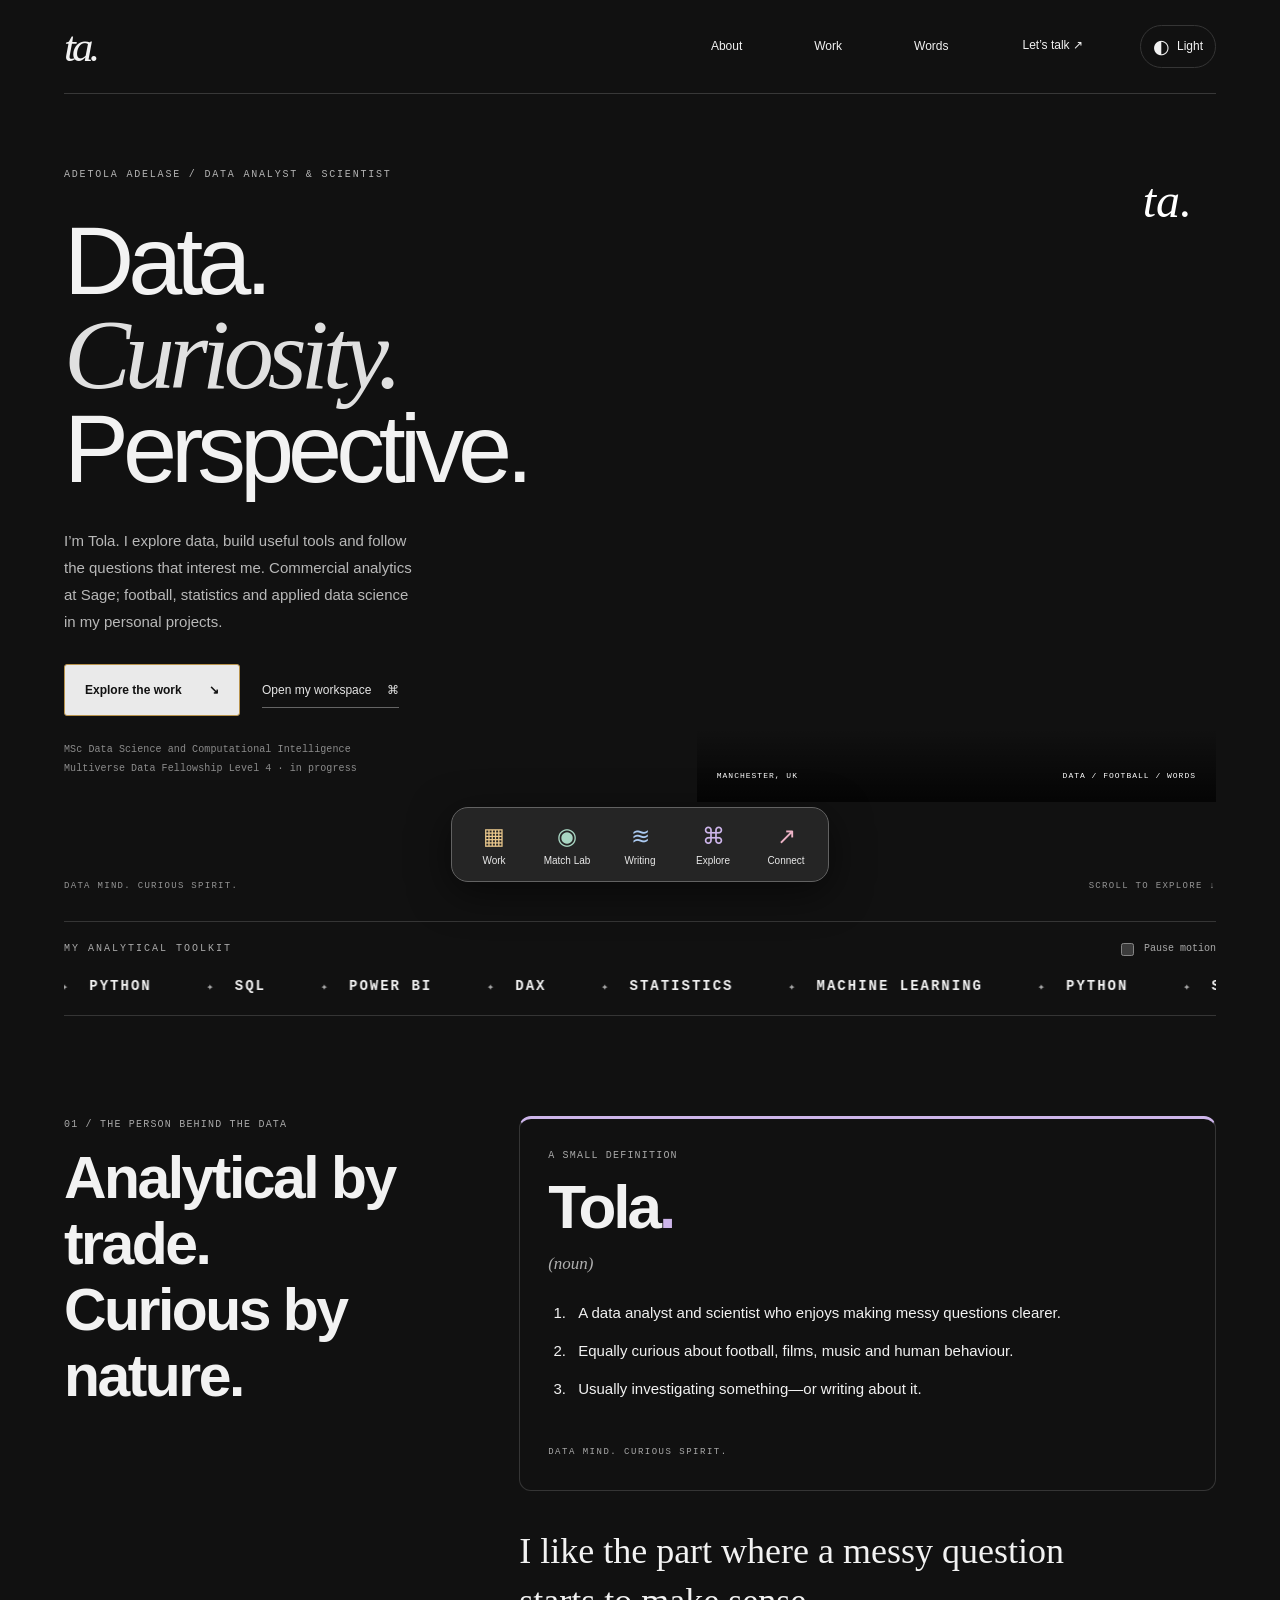
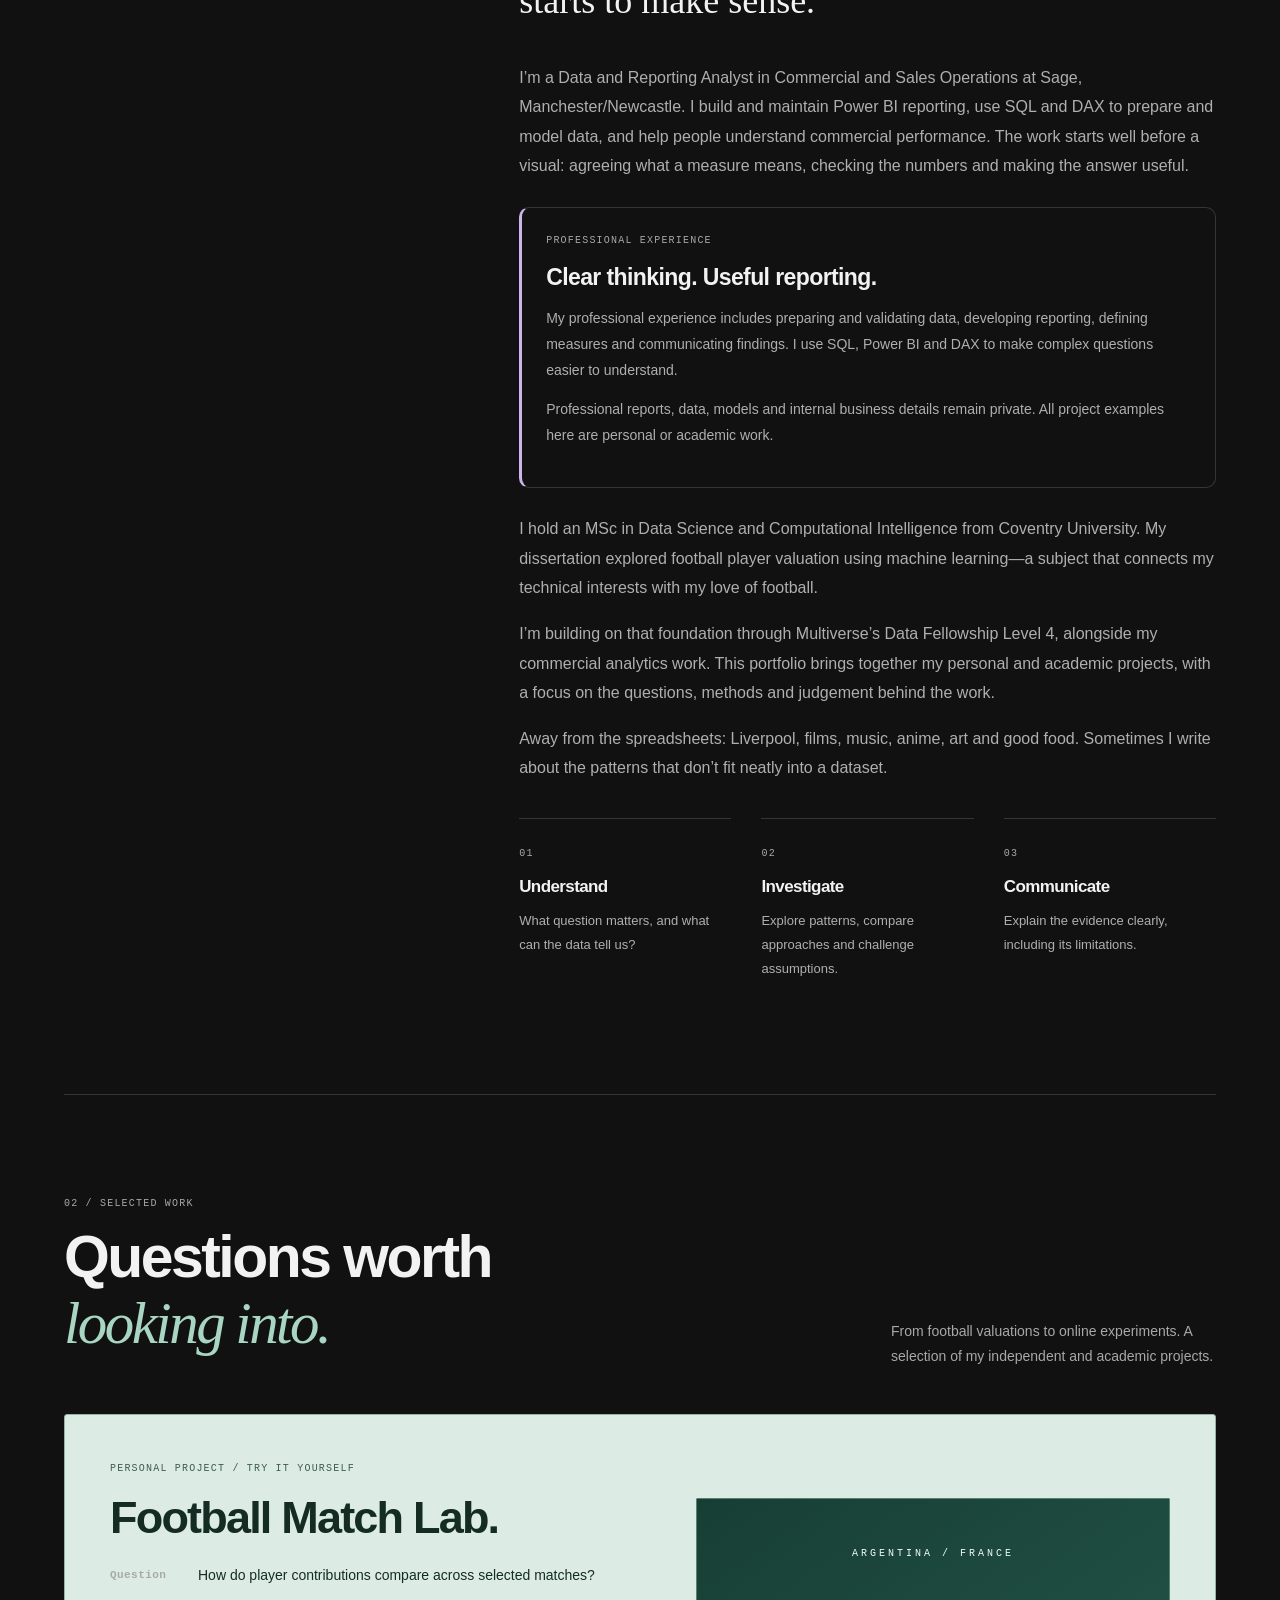
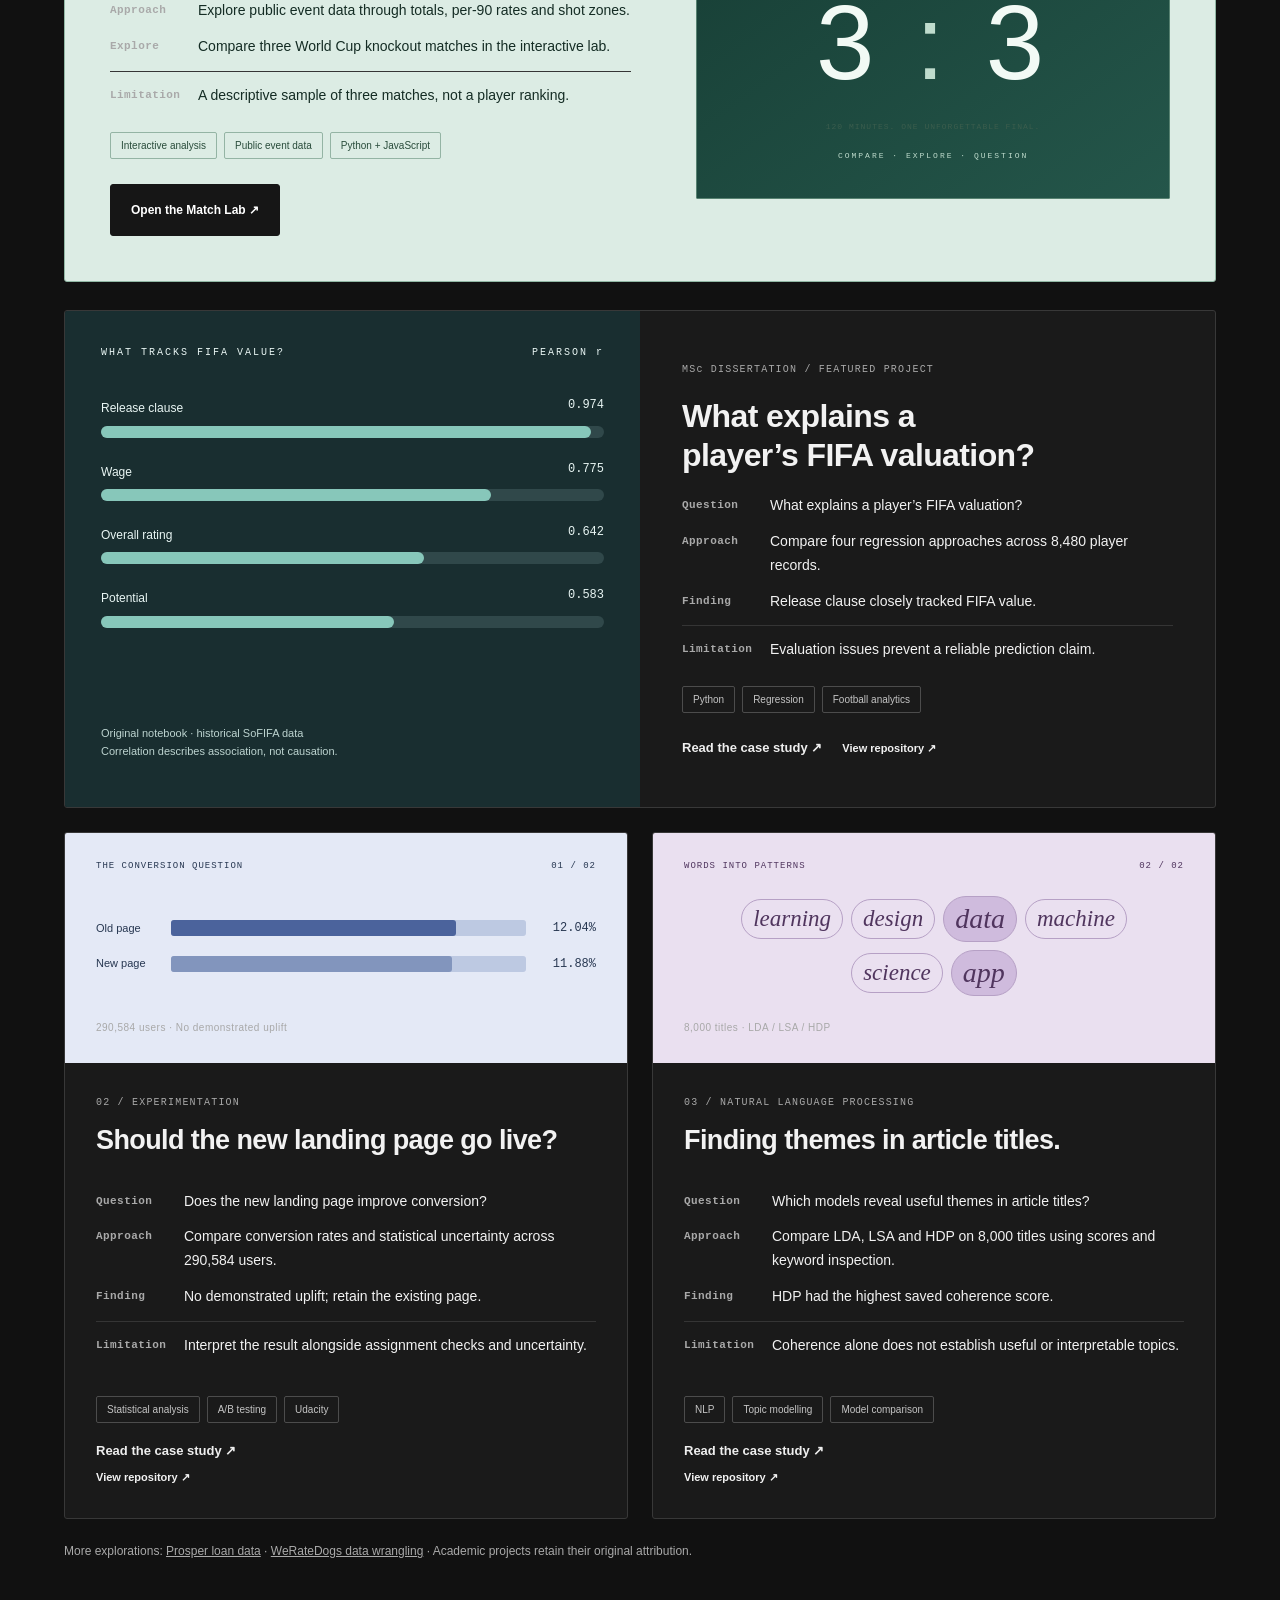
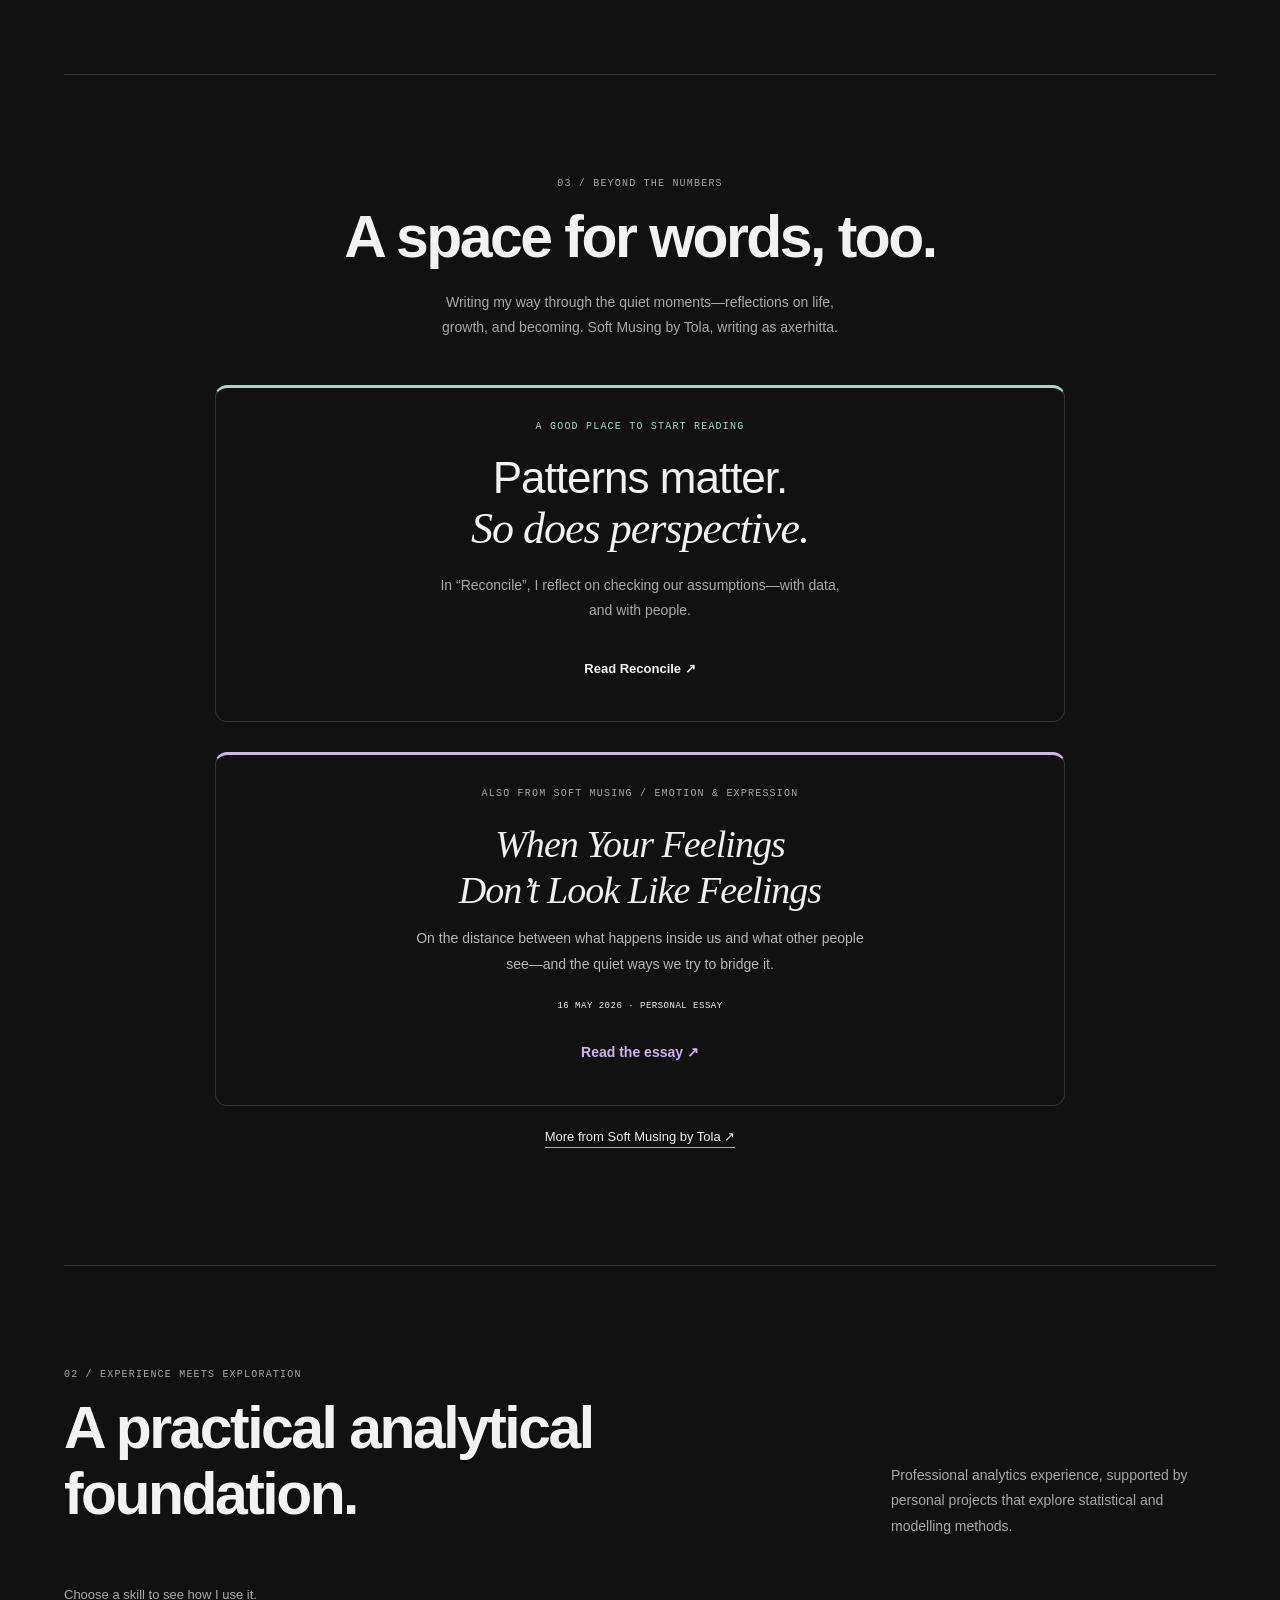
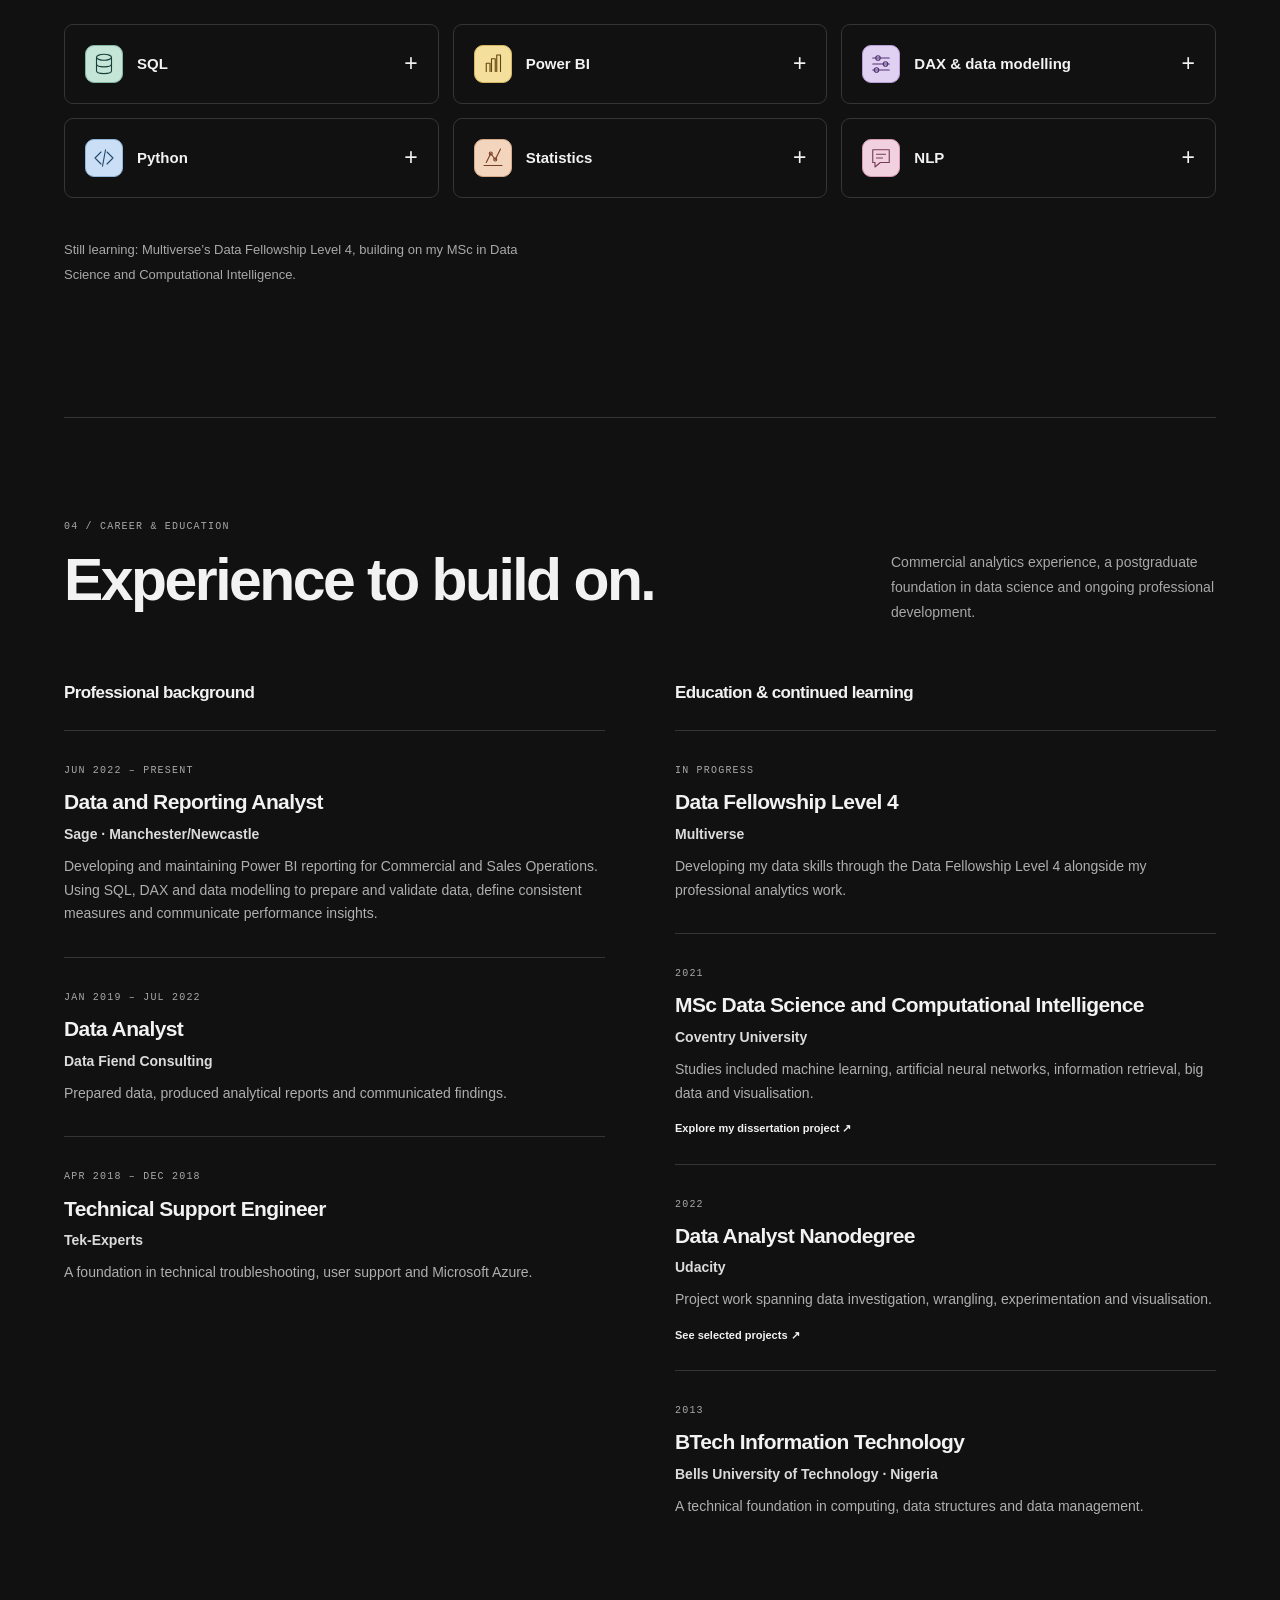
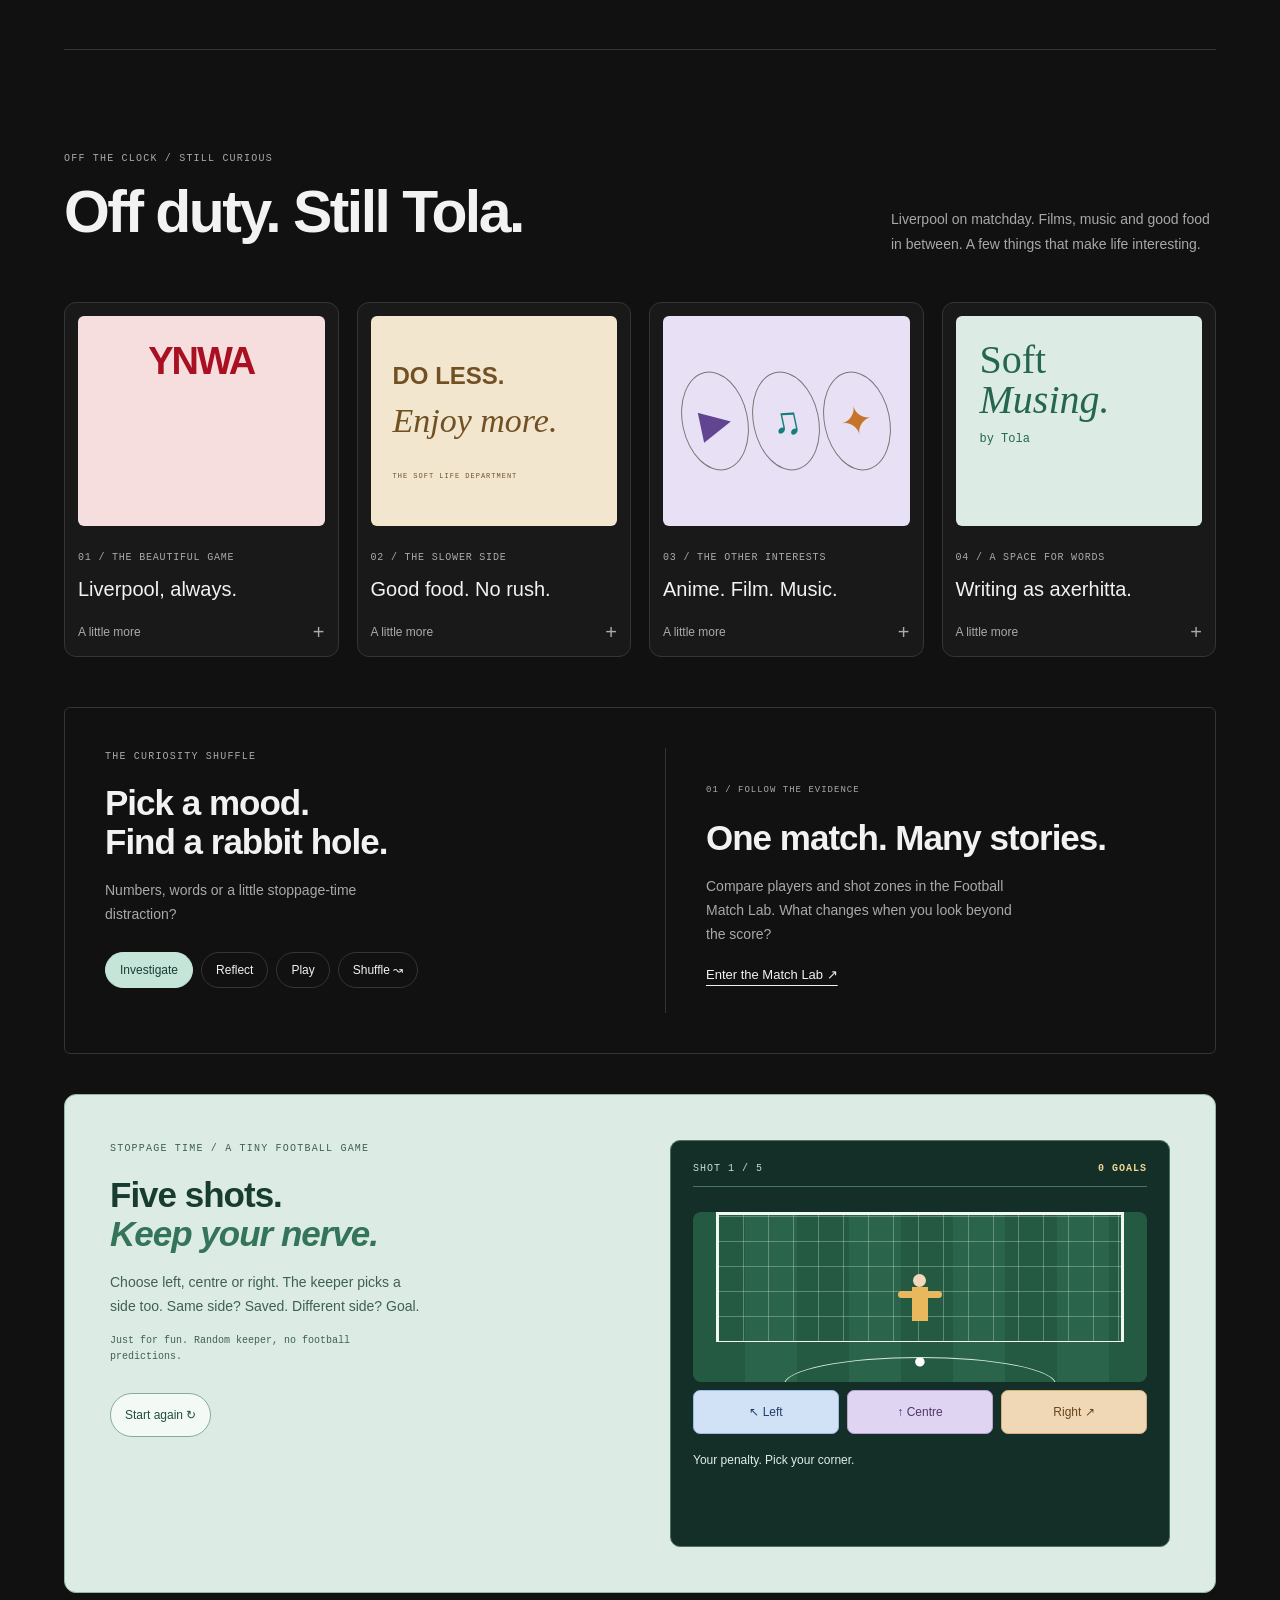
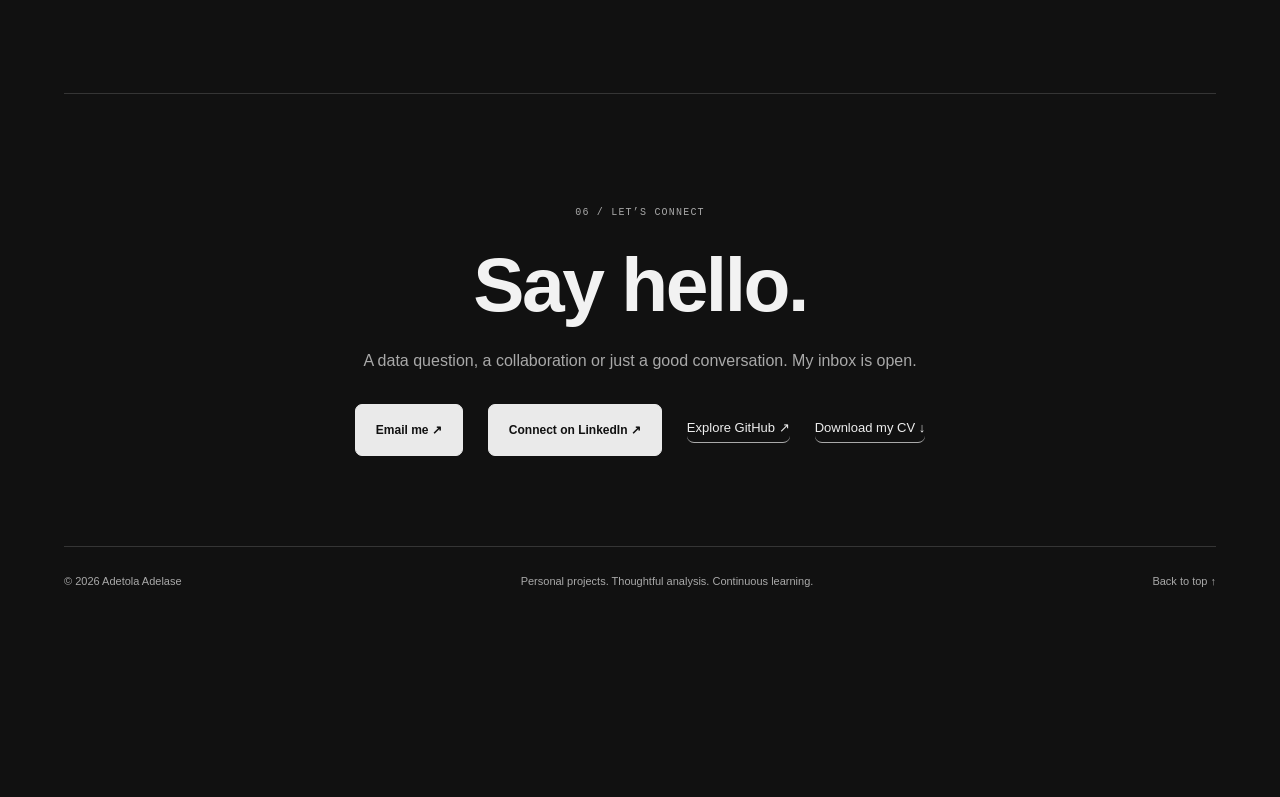
==== commit b2b5f6dd: "Refresh mobile Work colour styles" ====
--- a/index.html
+++ b/index.html
@@ -1,6 +1,6 @@
 <!DOCTYPE html>
 
-<html lang="en"><head><meta charset="utf-8"/><meta content="width=device-width,initial-scale=1" name="viewport"/><meta content="Data Analyst &amp; Scientist working across commercial analytics, football data and statistical exploration. Explore my projects, writing and experiments." name="description"/><title>Adetola Adelase — Data Analyst &amp; Scientist</title><link href="assets/favicon.svg" rel="icon"/><meta content="Adetola Adelase — Data Analyst &amp; Scientist" property="og:title"/><meta content="Data Analyst &amp; Scientist working across commercial analytics, football data and statistical exploration. Explore my projects, writing and experiments." property="og:description"/><meta content="website" property="og:type"/><meta content="https://tola-adelase.github.io/" property="og:url"/><meta content="https://tola-adelase.github.io/assets/tola-portrait.jpg" property="og:image"/><link href="assets/desktop.css?v=evidence-polish-1" rel="stylesheet"/><script defer="" src="assets/desktop.js?v=project-previews-1"></script><script>(function(){var desktop=matchMedia('(min-width: 1200px) and (pointer: fine)');function route(){var classic=location.pathname.endsWith('/previous.html');if(desktop.matches===classic)return;var key=location.hash.slice(1),toClassic={work:'projects',words:'writing',play:'beyond',main:'top'},toMobile={projects:'work',writing:'words',beyond:'play',top:'main',background:'about',skills:'about'};var hash=classic?(toMobile[key]||key):(toClassic[key]||key);location.replace((classic?'index.html':'previous.html')+(hash?'#'+hash:''));}route();desktop.addEventListener('change',route);})();</script></head><body class="tola-desktop"><a class="skip-link" href="#main">Skip to content</a><div class="desktop-shell"><header class="system-bar"><a aria-label="Tola, back to top" class="wordmark" href="#">ta<span>.</span></a><span class="system-name">Tola’s space <span>/ personal portfolio</span></span><div class="system-actions"><button aria-label="Switch to light theme" aria-pressed="false" id="theme-toggle">◐ <span>Light</span></button><time class="system-date"></time></div></header><main id="main"><div class="desktop-hero"><div class="hero-copy"><div class="hero-kicker"><span class="status-dot"></span> DATA ANALYST &amp; SCIENTIST</div><p class="hello">Hi, I’m Tola.</p><h1>A little data.<br/>A lot of <em>curiosity.</em></h1><p class="hero-description">I explore data, build useful tools, and follow the questions that interest me.</p><p class="hero-positioning">Commercial analytics at Sage. Football, statistics and applied data science.</p><div class="hero-actions"><button class="primary" data-open="work">Explore my work <span>↗</span></button><button class="quiet" data-open="about">A little about me ↗</button></div><p class="hero-credentials">MSc Data Science and Computational Intelligence<br/>Multiverse Data Fellowship Level 4 · in progress</p></div><figure class="portrait-window"><div class="photo-title"><span>● ● ●</span><span>tola.jpg</span><span>↗</span></div><img alt="Black-and-white portrait of Adetola Adelase" fetchpriority="high" height="820" src="assets/tola-portrait.jpg" width="768"/><figcaption>DATA MIND. CURIOUS SPIRIT.</figcaption><span aria-hidden="true" class="photo-signature">ta.</span></figure><aside class="location-note"><span>MANCHESTER, UK</span><time id="manchester-clock">--:--</time><small>LOCAL TIME / EUROPE–LONDON</small></aside></div><aside aria-label="Currently on my desk" class="currently-strip"><span class="currently-label">CURRENTLY<br/>ON MY DESK</span><div><span>LEARNING</span><p>Multiverse · Data Fellowship Level 4</p></div><div><span>EXPLORING</span><p>Football analytics</p></div><div><span>WRITING</span><a href="#words">Soft Musing by Tola ↗</a></div></aside><div class="desktop-bottom"><p class="desktop-invite">Follow your curiosity.<br/><span>Projects, words and a little off-duty Tola.</span></p><div aria-label="Explore the portfolio" class="desktop-shortcuts"><button class="desktop-shortcut" data-open="about"><span class="shortcut-art about-icon"><svg aria-hidden="true" fill="none" stroke="currentColor" stroke-linecap="round" stroke-linejoin="round" stroke-width="1.4" viewbox="0 0 32 32"><circle cx="16" cy="11" r="5"></circle><path d="M6 29v-3a10 10 0 0 1 20 0v3z"></path></svg></span><strong>About</strong><small>The person &amp; the path</small></button><button class="desktop-shortcut" data-open="work"><span class="shortcut-art work-icon"><svg aria-hidden="true" fill="none" stroke="currentColor" stroke-linecap="round" stroke-linejoin="round" stroke-width="1.4" viewbox="0 0 32 32"><path d="M4 9h7l3 3h14v17H4z"></path><path d="M4 9V6h10l3 3h9v3"></path><path d="M10 23v-5m6 5v-8m6 8v-3"></path></svg></span><strong>Work</strong><small>Projects &amp; experiments</small></button><button class="desktop-shortcut" data-open="words"><span class="shortcut-art words-icon"><svg aria-hidden="true" fill="none" stroke="currentColor" stroke-linecap="round" stroke-linejoin="round" stroke-width="1.4" viewbox="0 0 32 32"><path d="M7 4h19v26H7z"></path><path d="M4 9h5m-5 7h5m-5 7h5m5-13h8m-8 5h8m-8 5h5"></path></svg></span><strong>Words</strong><small>Soft Musing by Tola</small></button><button class="desktop-shortcut" data-open="play"><span class="shortcut-art play-icon"><svg aria-hidden="true" fill="none" stroke="currentColor" stroke-linecap="round" stroke-linejoin="round" stroke-width="1.4" viewbox="0 0 32 32"><circle cx="16" cy="16" r="13"></circle><path d="m16 9 7 5-3 8h-8l-3-8zM16 3v6m13 8-6-3m-3 8 4 5m-12-5-4 5M3 17l6-3"></path></svg></span><strong>Play</strong><small>Off duty &amp; football</small></button><button class="desktop-shortcut" data-open="guestbook"><span class="shortcut-art guestbook-icon"><svg aria-hidden="true" fill="none" stroke="currentColor" stroke-linecap="round" stroke-linejoin="round" stroke-width="1.4" viewbox="0 0 32 32"><path d="M6 5h20v22H6zM11 11h10m-10 5h10m-10 5h5"></path><path d="m20 23 7-7 2 2-7 7-3 1z"></path></svg></span><strong>Leave a note</strong><small>A little hello stays here</small></button></div></div></main><section aria-labelledby="contact-heading" class="contact-section contact-card" id="contact"><div class="contact-intro"><span class="eyebrow">A GOOD PLACE TO START</span><h2 id="contact-heading">Say <em>hello.</em><span aria-hidden="true">↗</span></h2><p>A data question, a collaboration, or just a good conversation.<br/>My inbox is open.</p><a class="contact-email" href="mailto:tola.adelase@gmail.com">tola.adelase@gmail.com <span aria-hidden="true">↗</span></a></div><nav aria-label="Other ways to connect" class="contact-elsewhere"><span class="eyebrow">ELSEWHERE</span><a href="https://www.linkedin.com/in/adetola-adelase/" rel="noopener noreferrer" target="_blank">LinkedIn <span>↗</span></a><a href="https://github.com/Tola-adelase" rel="noopener noreferrer" target="_blank">GitHub <span>↗</span></a><button data-open="guestbook">Leave a note <span>↗</span></button><small>A little hello stays here.</small></nav></section><footer class="desktop-footer"><span>© 2026 ADETOLA ADELASE</span><span>DATA / FOOTBALL / WORDS</span><a href="https://www.linkedin.com/in/adetola-adelase/" rel="noopener noreferrer" target="_blank">Let’s connect ↗</a><a href="#main">Back to top ↑</a></footer></div><dialog aria-labelledby="window-title" id="desktop-window"><div class="window-bar"><div class="window-controls"><button aria-label="Close window" id="close-window">×</button><button aria-label="Expand window" aria-pressed="false" id="resize-window">↗</button></div><h2 id="window-title">Work</h2><span class="window-hint">ESC TO CLOSE</span></div><div class="window-layout"><nav aria-label="Portfolio windows" class="window-sidebar"><span class="sidebar-label">TOLA’S SPACE</span><button data-open="about"><svg aria-hidden="true" fill="none" stroke="currentColor" stroke-linecap="round" stroke-linejoin="round" stroke-width="1.4" viewbox="0 0 32 32"><circle cx="16" cy="11" r="5"></circle><path d="M6 29v-3a10 10 0 0 1 20 0v3z"></path></svg><span>About</span></button><button data-open="work"><svg aria-hidden="true" fill="none" stroke="currentColor" stroke-linecap="round" stroke-linejoin="round" stroke-width="1.4" viewbox="0 0 32 32"><path d="M4 9h7l3 3h14v17H4z"></path><path d="M4 9V6h10l3 3h9v3"></path><path d="M10 23v-5m6 5v-8m6 8v-3"></path></svg><span>Work</span></button><button data-open="words"><svg aria-hidden="true" fill="none" stroke="currentColor" stroke-linecap="round" stroke-linejoin="round" stroke-width="1.4" viewbox="0 0 32 32"><path d="M7 4h19v26H7z"></path><path d="M4 9h5m-5 7h5m-5 7h5m5-13h8m-8 5h8m-8 5h5"></path></svg><span>Words</span></button><button data-open="play"><svg aria-hidden="true" fill="none" stroke="currentColor" stroke-linecap="round" stroke-linejoin="round" stroke-width="1.4" viewbox="0 0 32 32"><circle cx="16" cy="16" r="13"></circle><path d="m16 9 7 5-3 8h-8l-3-8zM16 3v6m13 8-6-3m-3 8 4 5m-12-5-4 5M3 17l6-3"></path></svg><span>Play</span></button><button data-open="guestbook"><svg aria-hidden="true" fill="none" stroke="currentColor" stroke-linecap="round" stroke-linejoin="round" stroke-width="1.4" viewbox="0 0 32 32"><path d="M6 5h20v22H6zM11 11h10m-10 5h10m-10 5h5"></path><path d="m20 23 7-7 2 2-7 7-3 1z"></path></svg><span>Guestbook</span></button><div class="sidebar-bottom"><a href="assets/Adetola-Adelase-Public-CV.pdf" rel="noopener noreferrer" target="_blank">Public CV ↗</a><a href="https://github.com/Tola-adelase" rel="noopener noreferrer" target="_blank">GitHub ↗</a><a href="https://www.linkedin.com/in/adetola-adelase/" rel="noopener noreferrer" target="_blank">LinkedIn ↗</a></div></nav><div class="window-content" id="window-content"><div class="window-panel" id="panel-work"><div class="panel-heading"><span class="eyebrow">01 / SELECTED PERSONAL &amp; ACADEMIC PROJECTS</span><h2>Good questions.<br/><em>Thoughtful answers.</em></h2><p>Football, experiments and text. Explore the work, the methods and the limitations.</p></div><div aria-label="Filter projects" class="project-filters" role="group"><button aria-pressed="true" data-filter="all">All work</button><button aria-pressed="false" data-filter="football">Football</button><button aria-pressed="false" data-filter="statistics">Statistics</button><button aria-pressed="false" data-filter="nlp">NLP</button></div><div class="project-grid">
+<html lang="en"><head><meta charset="utf-8"/><meta content="width=device-width,initial-scale=1" name="viewport"/><meta content="Data Analyst &amp; Scientist working across commercial analytics, football data and statistical exploration. Explore my projects, writing and experiments." name="description"/><title>Adetola Adelase — Data Analyst &amp; Scientist</title><link href="assets/favicon.svg" rel="icon"/><meta content="Adetola Adelase — Data Analyst &amp; Scientist" property="og:title"/><meta content="Data Analyst &amp; Scientist working across commercial analytics, football data and statistical exploration. Explore my projects, writing and experiments." property="og:description"/><meta content="website" property="og:type"/><meta content="https://tola-adelase.github.io/" property="og:url"/><meta content="https://tola-adelase.github.io/assets/tola-portrait.jpg" property="og:image"/><link href="assets/desktop.css?v=mobile-work-colour-1" rel="stylesheet"/><script defer="" src="assets/desktop.js?v=project-previews-1"></script><script>(function(){var desktop=matchMedia('(min-width: 1200px) and (pointer: fine)');function route(){var classic=location.pathname.endsWith('/previous.html');if(desktop.matches===classic)return;var key=location.hash.slice(1),toClassic={work:'projects',words:'writing',play:'beyond',main:'top'},toMobile={projects:'work',writing:'words',beyond:'play',top:'main',background:'about',skills:'about'};var hash=classic?(toMobile[key]||key):(toClassic[key]||key);location.replace((classic?'index.html':'previous.html')+(hash?'#'+hash:''));}route();desktop.addEventListener('change',route);})();</script></head><body class="tola-desktop"><a class="skip-link" href="#main">Skip to content</a><div class="desktop-shell"><header class="system-bar"><a aria-label="Tola, back to top" class="wordmark" href="#">ta<span>.</span></a><span class="system-name">Tola’s space <span>/ personal portfolio</span></span><div class="system-actions"><button aria-label="Switch to light theme" aria-pressed="false" id="theme-toggle">◐ <span>Light</span></button><time class="system-date"></time></div></header><main id="main"><div class="desktop-hero"><div class="hero-copy"><div class="hero-kicker"><span class="status-dot"></span> DATA ANALYST &amp; SCIENTIST</div><p class="hello">Hi, I’m Tola.</p><h1>A little data.<br/>A lot of <em>curiosity.</em></h1><p class="hero-description">I explore data, build useful tools, and follow the questions that interest me.</p><p class="hero-positioning">Commercial analytics at Sage. Football, statistics and applied data science.</p><div class="hero-actions"><button class="primary" data-open="work">Explore my work <span>↗</span></button><button class="quiet" data-open="about">A little about me ↗</button></div><p class="hero-credentials">MSc Data Science and Computational Intelligence<br/>Multiverse Data Fellowship Level 4 · in progress</p></div><figure class="portrait-window"><div class="photo-title"><span>● ● ●</span><span>tola.jpg</span><span>↗</span></div><img alt="Black-and-white portrait of Adetola Adelase" fetchpriority="high" height="820" src="assets/tola-portrait.jpg" width="768"/><figcaption>DATA MIND. CURIOUS SPIRIT.</figcaption><span aria-hidden="true" class="photo-signature">ta.</span></figure><aside class="location-note"><span>MANCHESTER, UK</span><time id="manchester-clock">--:--</time><small>LOCAL TIME / EUROPE–LONDON</small></aside></div><aside aria-label="Currently on my desk" class="currently-strip"><span class="currently-label">CURRENTLY<br/>ON MY DESK</span><div><span>LEARNING</span><p>Multiverse · Data Fellowship Level 4</p></div><div><span>EXPLORING</span><p>Football analytics</p></div><div><span>WRITING</span><a href="#words">Soft Musing by Tola ↗</a></div></aside><div class="desktop-bottom"><p class="desktop-invite">Follow your curiosity.<br/><span>Projects, words and a little off-duty Tola.</span></p><div aria-label="Explore the portfolio" class="desktop-shortcuts"><button class="desktop-shortcut" data-open="about"><span class="shortcut-art about-icon"><svg aria-hidden="true" fill="none" stroke="currentColor" stroke-linecap="round" stroke-linejoin="round" stroke-width="1.4" viewbox="0 0 32 32"><circle cx="16" cy="11" r="5"></circle><path d="M6 29v-3a10 10 0 0 1 20 0v3z"></path></svg></span><strong>About</strong><small>The person &amp; the path</small></button><button class="desktop-shortcut" data-open="work"><span class="shortcut-art work-icon"><svg aria-hidden="true" fill="none" stroke="currentColor" stroke-linecap="round" stroke-linejoin="round" stroke-width="1.4" viewbox="0 0 32 32"><path d="M4 9h7l3 3h14v17H4z"></path><path d="M4 9V6h10l3 3h9v3"></path><path d="M10 23v-5m6 5v-8m6 8v-3"></path></svg></span><strong>Work</strong><small>Projects &amp; experiments</small></button><button class="desktop-shortcut" data-open="words"><span class="shortcut-art words-icon"><svg aria-hidden="true" fill="none" stroke="currentColor" stroke-linecap="round" stroke-linejoin="round" stroke-width="1.4" viewbox="0 0 32 32"><path d="M7 4h19v26H7z"></path><path d="M4 9h5m-5 7h5m-5 7h5m5-13h8m-8 5h8m-8 5h5"></path></svg></span><strong>Words</strong><small>Soft Musing by Tola</small></button><button class="desktop-shortcut" data-open="play"><span class="shortcut-art play-icon"><svg aria-hidden="true" fill="none" stroke="currentColor" stroke-linecap="round" stroke-linejoin="round" stroke-width="1.4" viewbox="0 0 32 32"><circle cx="16" cy="16" r="13"></circle><path d="m16 9 7 5-3 8h-8l-3-8zM16 3v6m13 8-6-3m-3 8 4 5m-12-5-4 5M3 17l6-3"></path></svg></span><strong>Play</strong><small>Off duty &amp; football</small></button><button class="desktop-shortcut" data-open="guestbook"><span class="shortcut-art guestbook-icon"><svg aria-hidden="true" fill="none" stroke="currentColor" stroke-linecap="round" stroke-linejoin="round" stroke-width="1.4" viewbox="0 0 32 32"><path d="M6 5h20v22H6zM11 11h10m-10 5h10m-10 5h5"></path><path d="m20 23 7-7 2 2-7 7-3 1z"></path></svg></span><strong>Leave a note</strong><small>A little hello stays here</small></button></div></div></main><section aria-labelledby="contact-heading" class="contact-section contact-card" id="contact"><div class="contact-intro"><span class="eyebrow">A GOOD PLACE TO START</span><h2 id="contact-heading">Say <em>hello.</em><span aria-hidden="true">↗</span></h2><p>A data question, a collaboration, or just a good conversation.<br/>My inbox is open.</p><a class="contact-email" href="mailto:tola.adelase@gmail.com">tola.adelase@gmail.com <span aria-hidden="true">↗</span></a></div><nav aria-label="Other ways to connect" class="contact-elsewhere"><span class="eyebrow">ELSEWHERE</span><a href="https://www.linkedin.com/in/adetola-adelase/" rel="noopener noreferrer" target="_blank">LinkedIn <span>↗</span></a><a href="https://github.com/Tola-adelase" rel="noopener noreferrer" target="_blank">GitHub <span>↗</span></a><button data-open="guestbook">Leave a note <span>↗</span></button><small>A little hello stays here.</small></nav></section><footer class="desktop-footer"><span>© 2026 ADETOLA ADELASE</span><span>DATA / FOOTBALL / WORDS</span><a href="https://www.linkedin.com/in/adetola-adelase/" rel="noopener noreferrer" target="_blank">Let’s connect ↗</a><a href="#main">Back to top ↑</a></footer></div><dialog aria-labelledby="window-title" id="desktop-window"><div class="window-bar"><div class="window-controls"><button aria-label="Close window" id="close-window">×</button><button aria-label="Expand window" aria-pressed="false" id="resize-window">↗</button></div><h2 id="window-title">Work</h2><span class="window-hint">ESC TO CLOSE</span></div><div class="window-layout"><nav aria-label="Portfolio windows" class="window-sidebar"><span class="sidebar-label">TOLA’S SPACE</span><button data-open="about"><svg aria-hidden="true" fill="none" stroke="currentColor" stroke-linecap="round" stroke-linejoin="round" stroke-width="1.4" viewbox="0 0 32 32"><circle cx="16" cy="11" r="5"></circle><path d="M6 29v-3a10 10 0 0 1 20 0v3z"></path></svg><span>About</span></button><button data-open="work"><svg aria-hidden="true" fill="none" stroke="currentColor" stroke-linecap="round" stroke-linejoin="round" stroke-width="1.4" viewbox="0 0 32 32"><path d="M4 9h7l3 3h14v17H4z"></path><path d="M4 9V6h10l3 3h9v3"></path><path d="M10 23v-5m6 5v-8m6 8v-3"></path></svg><span>Work</span></button><button data-open="words"><svg aria-hidden="true" fill="none" stroke="currentColor" stroke-linecap="round" stroke-linejoin="round" stroke-width="1.4" viewbox="0 0 32 32"><path d="M7 4h19v26H7z"></path><path d="M4 9h5m-5 7h5m-5 7h5m5-13h8m-8 5h8m-8 5h5"></path></svg><span>Words</span></button><button data-open="play"><svg aria-hidden="true" fill="none" stroke="currentColor" stroke-linecap="round" stroke-linejoin="round" stroke-width="1.4" viewbox="0 0 32 32"><circle cx="16" cy="16" r="13"></circle><path d="m16 9 7 5-3 8h-8l-3-8zM16 3v6m13 8-6-3m-3 8 4 5m-12-5-4 5M3 17l6-3"></path></svg><span>Play</span></button><button data-open="guestbook"><svg aria-hidden="true" fill="none" stroke="currentColor" stroke-linecap="round" stroke-linejoin="round" stroke-width="1.4" viewbox="0 0 32 32"><path d="M6 5h20v22H6zM11 11h10m-10 5h10m-10 5h5"></path><path d="m20 23 7-7 2 2-7 7-3 1z"></path></svg><span>Guestbook</span></button><div class="sidebar-bottom"><a href="assets/Adetola-Adelase-Public-CV.pdf" rel="noopener noreferrer" target="_blank">Public CV ↗</a><a href="https://github.com/Tola-adelase" rel="noopener noreferrer" target="_blank">GitHub ↗</a><a href="https://www.linkedin.com/in/adetola-adelase/" rel="noopener noreferrer" target="_blank">LinkedIn ↗</a></div></nav><div class="window-content" id="window-content"><div class="window-panel" id="panel-work"><div class="panel-heading"><span class="eyebrow">01 / SELECTED PERSONAL &amp; ACADEMIC PROJECTS</span><h2>Good questions.<br/><em>Thoughtful answers.</em></h2><p>Football, experiments and text. Explore the work, the methods and the limitations.</p></div><div aria-label="Filter projects" class="project-filters" role="group"><button aria-pressed="true" data-filter="all">All work</button><button aria-pressed="false" data-filter="football">Football</button><button aria-pressed="false" data-filter="statistics">Statistics</button><button aria-pressed="false" data-filter="nlp">NLP</button></div><div class="project-grid">
 <article class="project-card lab-spotlight" data-kind="football"><div class="lab-preview"><a aria-label="Open the Football Match Lab" class="lab-preview-image" href="football-match-lab.html"><img alt="Actual Match Lab view comparing Lionel Messi and Kylian Mbappé, with contribution bars and shot zones" decoding="async" height="664" loading="lazy" src="assets/previews/matchlab-totals.webp" width="868"/></a><div class="preview-caption"><span>CAPTURED FROM THE LIVE PROJECT</span><button data-open-lab-preview="" type="button">Preview tour ↗</button></div></div><div class="project-info"><span class="eyebrow">INTERACTIVE / PUBLIC EVENT DATA</span><h3>Football Match Lab.</h3><dl class="project-evidence"><div><dt>Question</dt><dd>How do player contributions compare across selected matches?</dd></div><div><dt>Approach</dt><dd>Explore public event data through totals, per-90 rates and shot zones.</dd></div><div><dt>Explore</dt><dd>Compare three World Cup knockout matches in the interactive lab.</dd></div><div><dt>Limitation</dt><dd>A descriptive sample of three matches, not a player ranking.</dd></div></dl><div class="project-actions"><a href="football-match-lab.html">Open the lab ↗</a><a href="https://github.com/Tola-adelase/Tola-adelase.github.io" rel="noopener noreferrer" target="_blank">Code ↗</a></div></div></article>
 <article class="project-card" data-kind="football"><a aria-label="Read FIFA valuation case study" class="project-art valuation-art" href="football-case-study.html"><span>WHAT TRACKS FIFA VALUE?</span><div class="mini-bars"><i style="--bar:97%"></i><i style="--bar:77%"></i><i style="--bar:64%"></i><i style="--bar:58%"></i></div><small>8,480 PLAYERS / FOUR REGRESSION APPROACHES</small><b>↗</b></a><div class="project-info"><span class="eyebrow">MSc DISSERTATION / REGRESSION</span><h3>What explains a FIFA valuation?</h3><dl class="project-evidence"><div><dt>Question</dt><dd>What explains a player’s FIFA valuation?</dd></div><div><dt>Approach</dt><dd>Compare four regression approaches across 8,480 player records.</dd></div><div><dt>Finding</dt><dd>Release clause closely tracked FIFA value.</dd></div><div><dt>Limitation</dt><dd>Evaluation issues prevent a reliable prediction claim.</dd></div></dl><div class="project-actions"><a href="football-case-study.html">Read the case study ↗</a><a href="https://github.com/Tola-adelase/predicting-market-value-of-football-players-using-machine-learning-algorithm" rel="noopener noreferrer" target="_blank">Code ↗</a></div></div></article>
 <article class="project-card" data-kind="statistics"><a aria-label="Read landing-page experiment case study" class="project-art experiment-art" href="ab-testing-case-study.html"><span>THE CONVERSION QUESTION</span><div><strong>12.04<small>%</small></strong><span>OLD PAGE</span></div><div><strong>11.88<small>%</small></strong><span>NEW PAGE</span></div><small>290,584 USERS / NO DEMONSTRATED UPLIFT</small><b>↗</b></a><div class="project-info"><span class="eyebrow">EXPERIMENTATION / STATISTICAL TESTING</span><h3>Should the new page go live?</h3><dl class="project-evidence"><div><dt>Question</dt><dd>Does the new landing page improve conversion?</dd></div><div><dt>Approach</dt><dd>Compare conversion rates and statistical uncertainty across 290,584 users.</dd></div><div><dt>Finding</dt><dd>No demonstrated uplift; retain the existing page.</dd></div><div><dt>Limitation</dt><dd>Interpret the result alongside assignment checks and uncertainty.</dd></div></dl><div class="project-actions"><a href="ab-testing-case-study.html">Read the case study ↗</a><a href="https://github.com/Tola-adelase/Analyze_ab_test_results-showcase-udacityproject" rel="noopener noreferrer" target="_blank">Code ↗</a></div></div></article>
--- a/assets/desktop.css
+++ b/assets/desktop.css
@@ -243,3 +243,32 @@
 @media(hover:hover){.toolkit-strip:hover .toolkit-track{animation-play-state:paused}}
 @media(max-width:600px){.project-evidence>div{grid-template-columns:1fr;gap:2px}.project-evidence{gap:14px}.project-evidence dt{font-size:11px}.project-evidence dd{font-size:14px}.project-actions{flex-wrap:wrap;gap:14px}.contact-email{max-width:100%;overflow-wrap:anywhere}}
 @media(prefers-reduced-motion:reduce){.toolkit-track{animation:none!important;transform:none!important}}
+
+/* Work window: project colours in phone and tablet layouts, in both themes. */
+#panel-work .panel-heading em{color:var(--accent-mint)}
+#panel-work .valuation-art{background:#173e3b;color:#d9f3eb;border-color:#478a7c}
+#panel-work .mini-bars i{background:#8ed5bd}
+#panel-work .mini-bars i:nth-child(even){background:#b4e5d5}
+#panel-work .experiment-art{background:#dce9fa;color:#24476f;border-color:#9fbde2}
+#panel-work .nlp-art{background:#e9ddf4;color:#533869;border-color:#b99acc}
+#panel-work .nlp-art i{border-color:#b99acc;background:#ffffff40}
+#panel-work .nlp-art i:nth-child(even){background:#d7c1e9}
+#panel-work .lab-preview{border-color:#6b9f87;background:#deeee4}
+#panel-work .preview-caption{background:#deeee4;color:#234b3b;border-color:#a5c5b3}
+#panel-work .preview-caption button{color:#234b3b;border-color:#6b9f87}
+#panel-work .lab-preview-image img{filter:none}
+#lab-preview-dialog .preview-figure img{filter:none}
+#panel-work .project-card{--project-accent:var(--accent-mint)}
+#panel-work .project-card:has(.valuation-art){--project-accent:var(--accent-mint)}
+#panel-work .project-card[data-kind="statistics"]{--project-accent:var(--accent-blue)}
+#panel-work .project-card[data-kind="nlp"]{--project-accent:var(--accent-lilac)}
+#panel-work .project-info>.eyebrow{color:var(--project-accent)}
+#panel-work .project-actions a:first-child{color:var(--project-accent);text-decoration:none}
+#panel-work .project-actions a:focus-visible{outline-color:var(--project-accent)}
+@media(hover:hover){#panel-work .project-actions a:hover{color:var(--project-accent);text-decoration:underline;text-underline-offset:5px}}
+@media(max-width:1199px){
+#panel-work .project-card{border:1px solid var(--line);border-top:3px solid var(--project-accent);border-radius:12px;overflow:hidden;background:var(--surface)}
+#panel-work .project-art,#panel-work .lab-preview{border-radius:0;border-width:0 0 1px}
+#panel-work .project-info{padding:20px 18px 24px}
+#panel-work .lab-spotlight{padding-bottom:0;gap:0}
+}
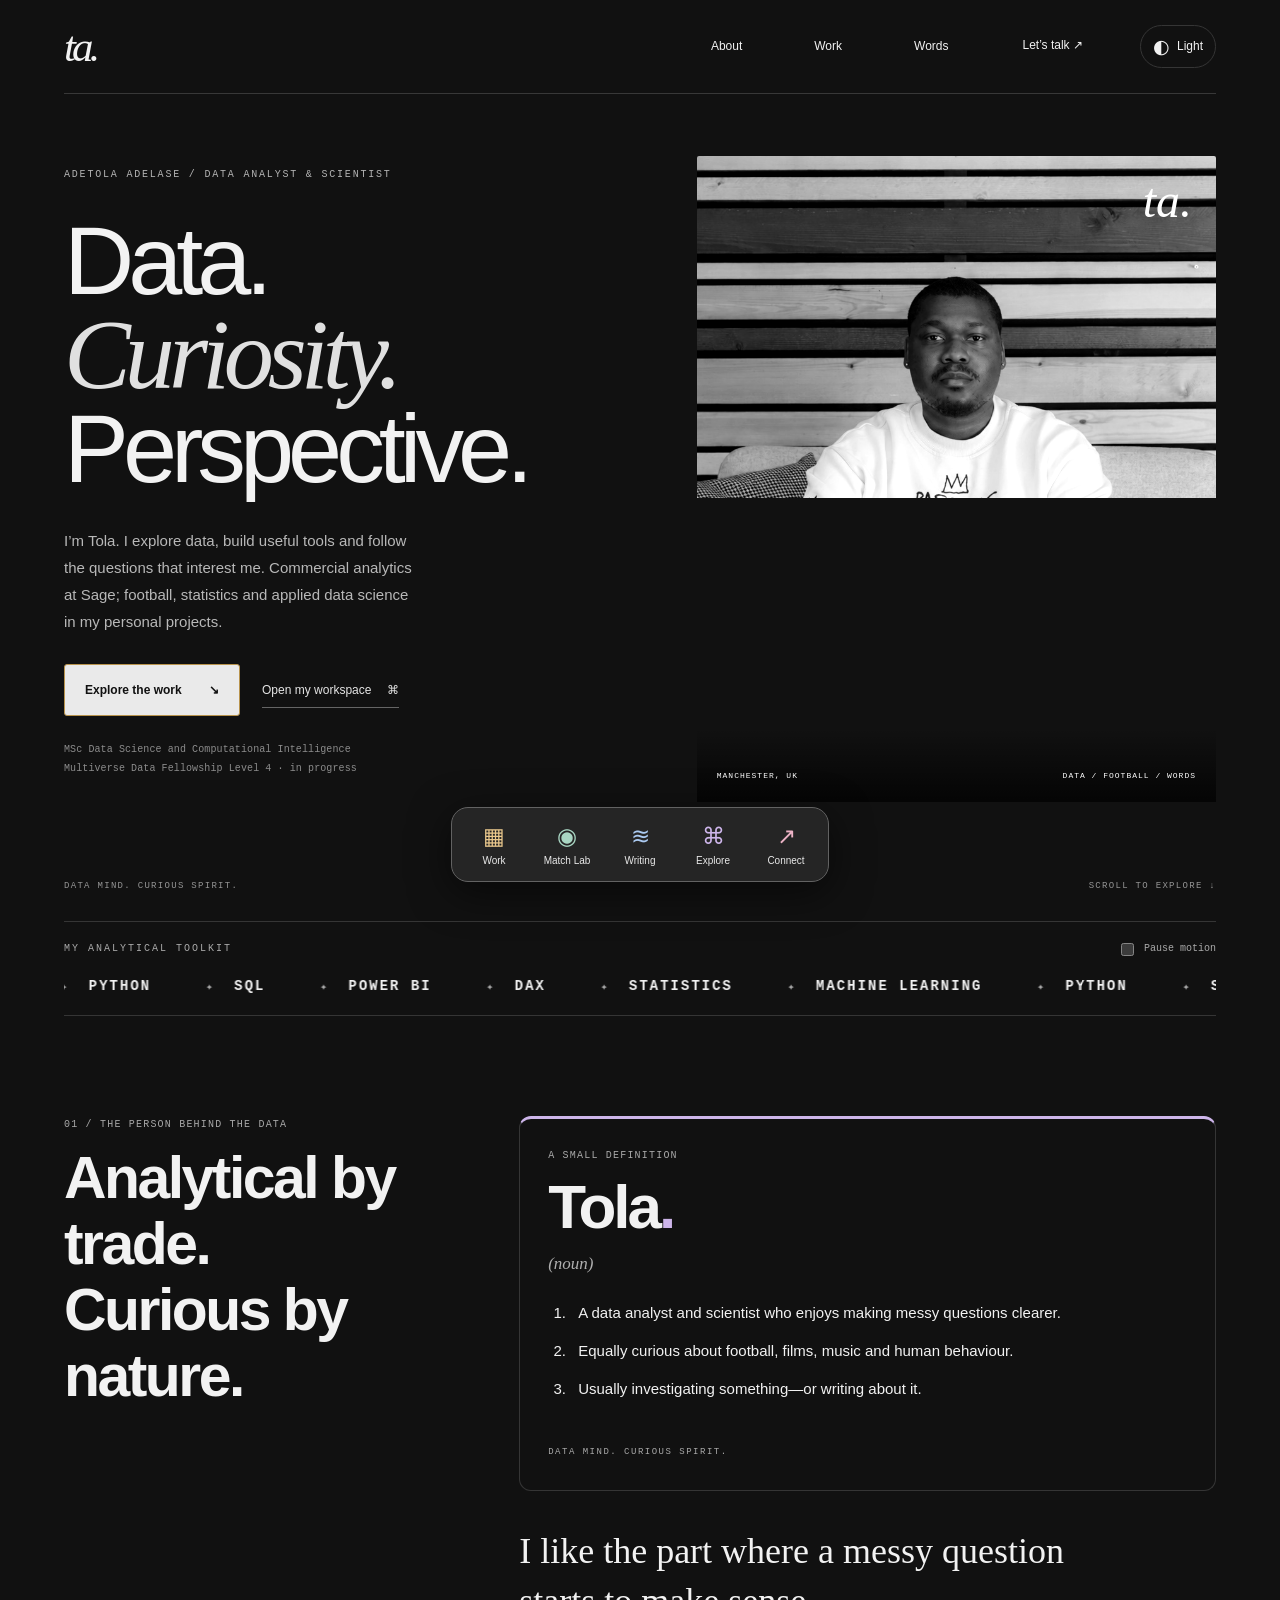
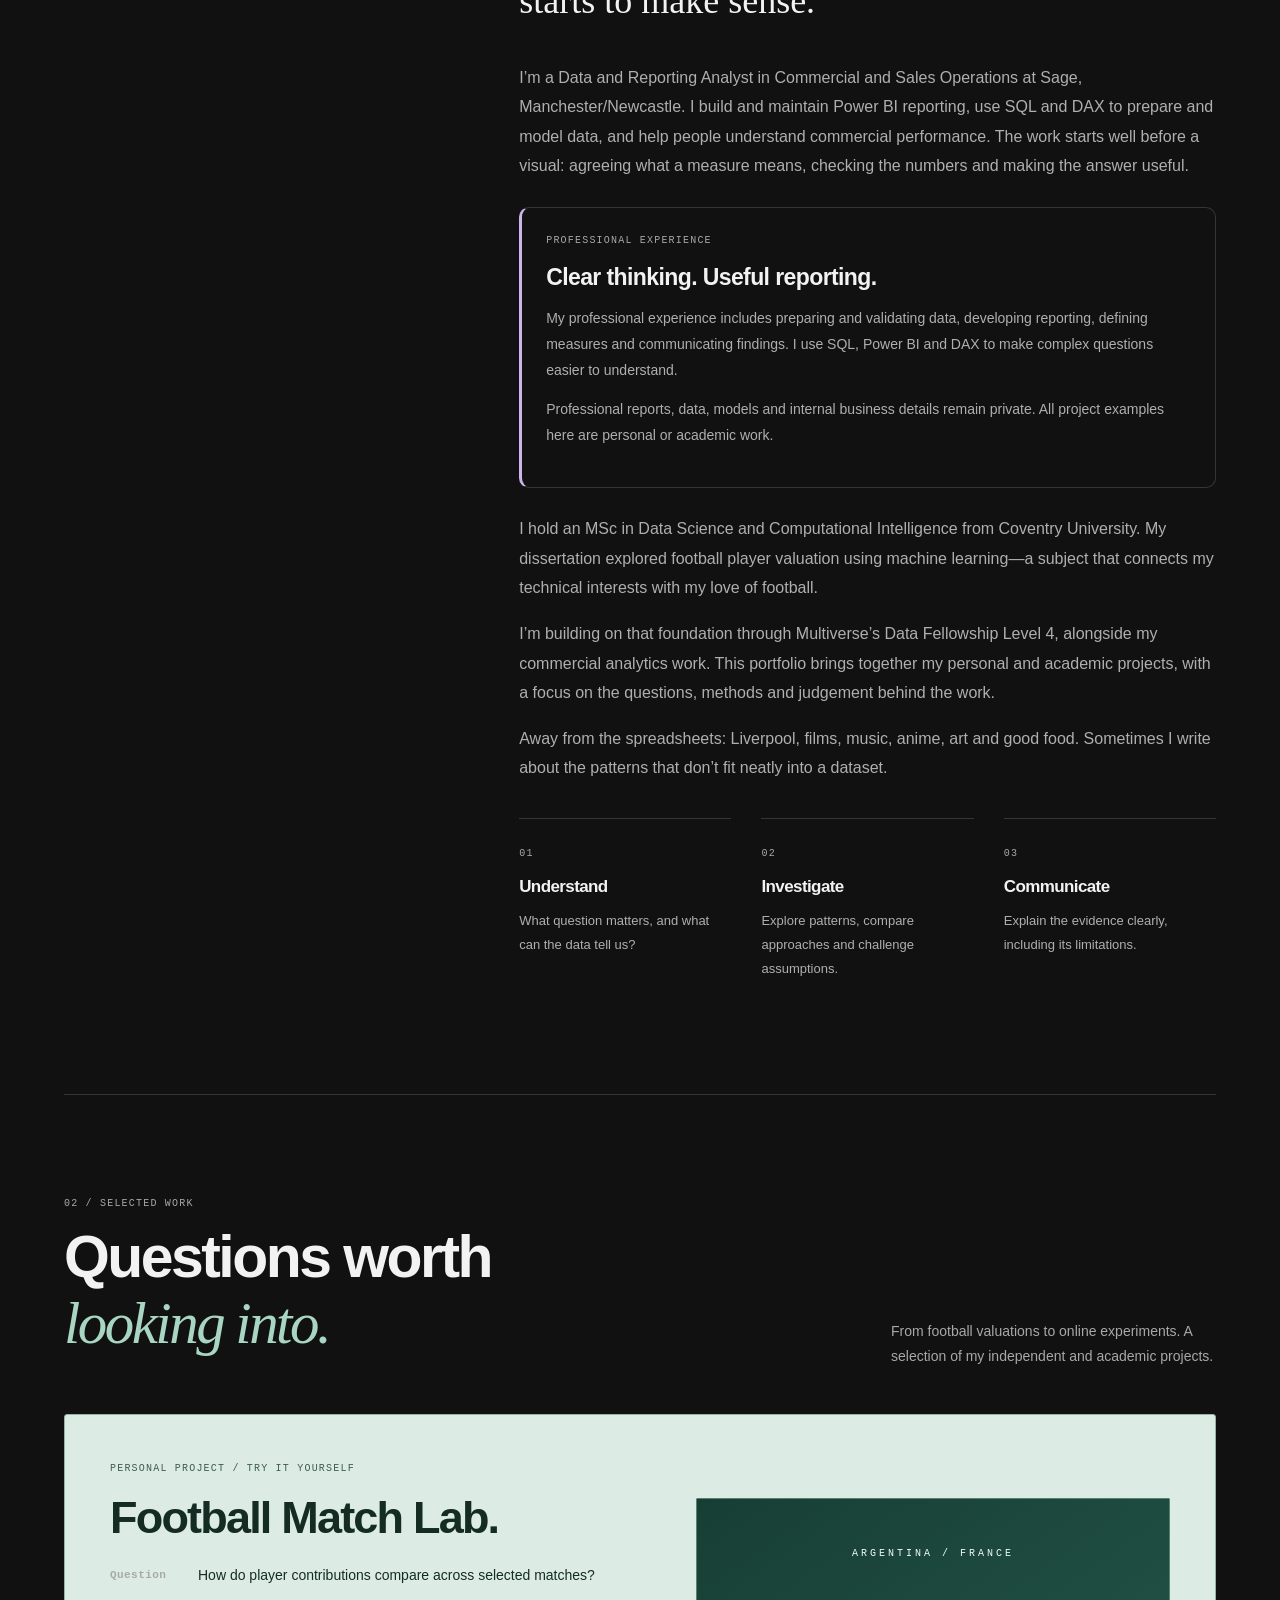
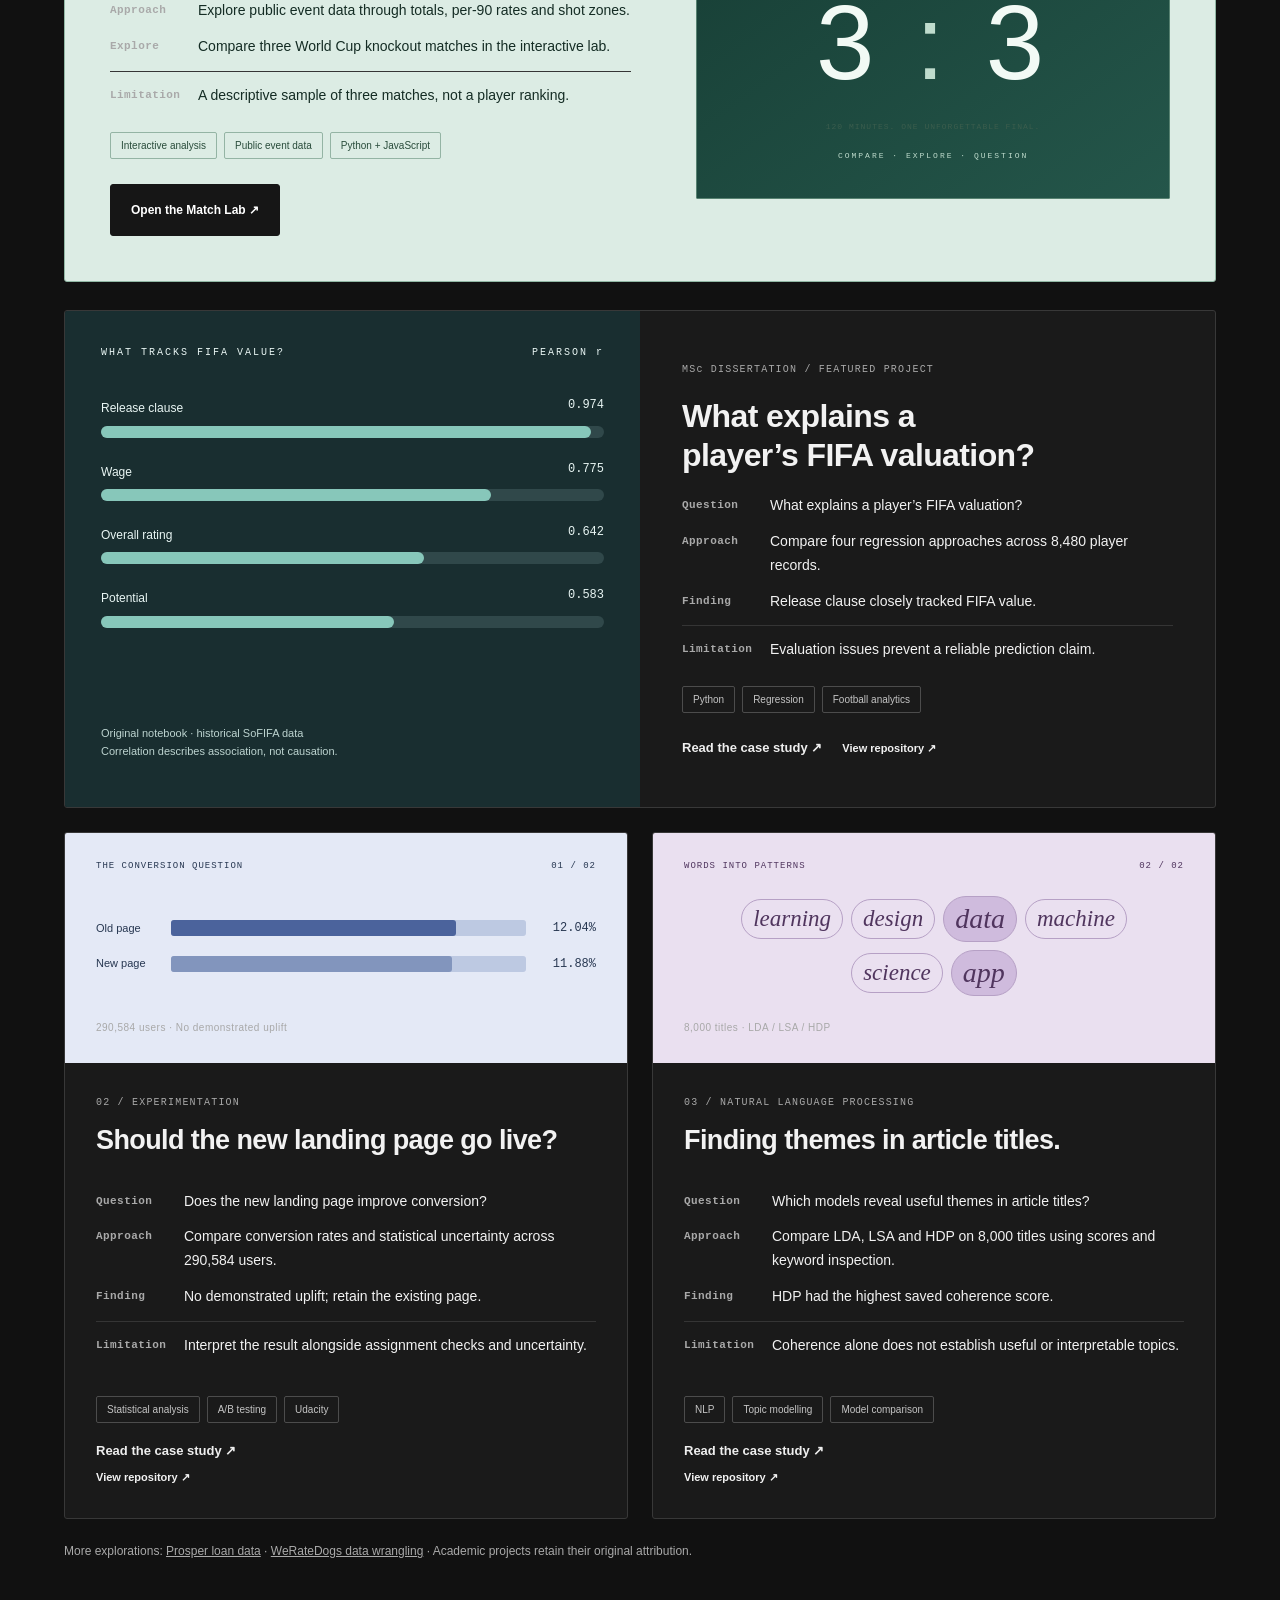
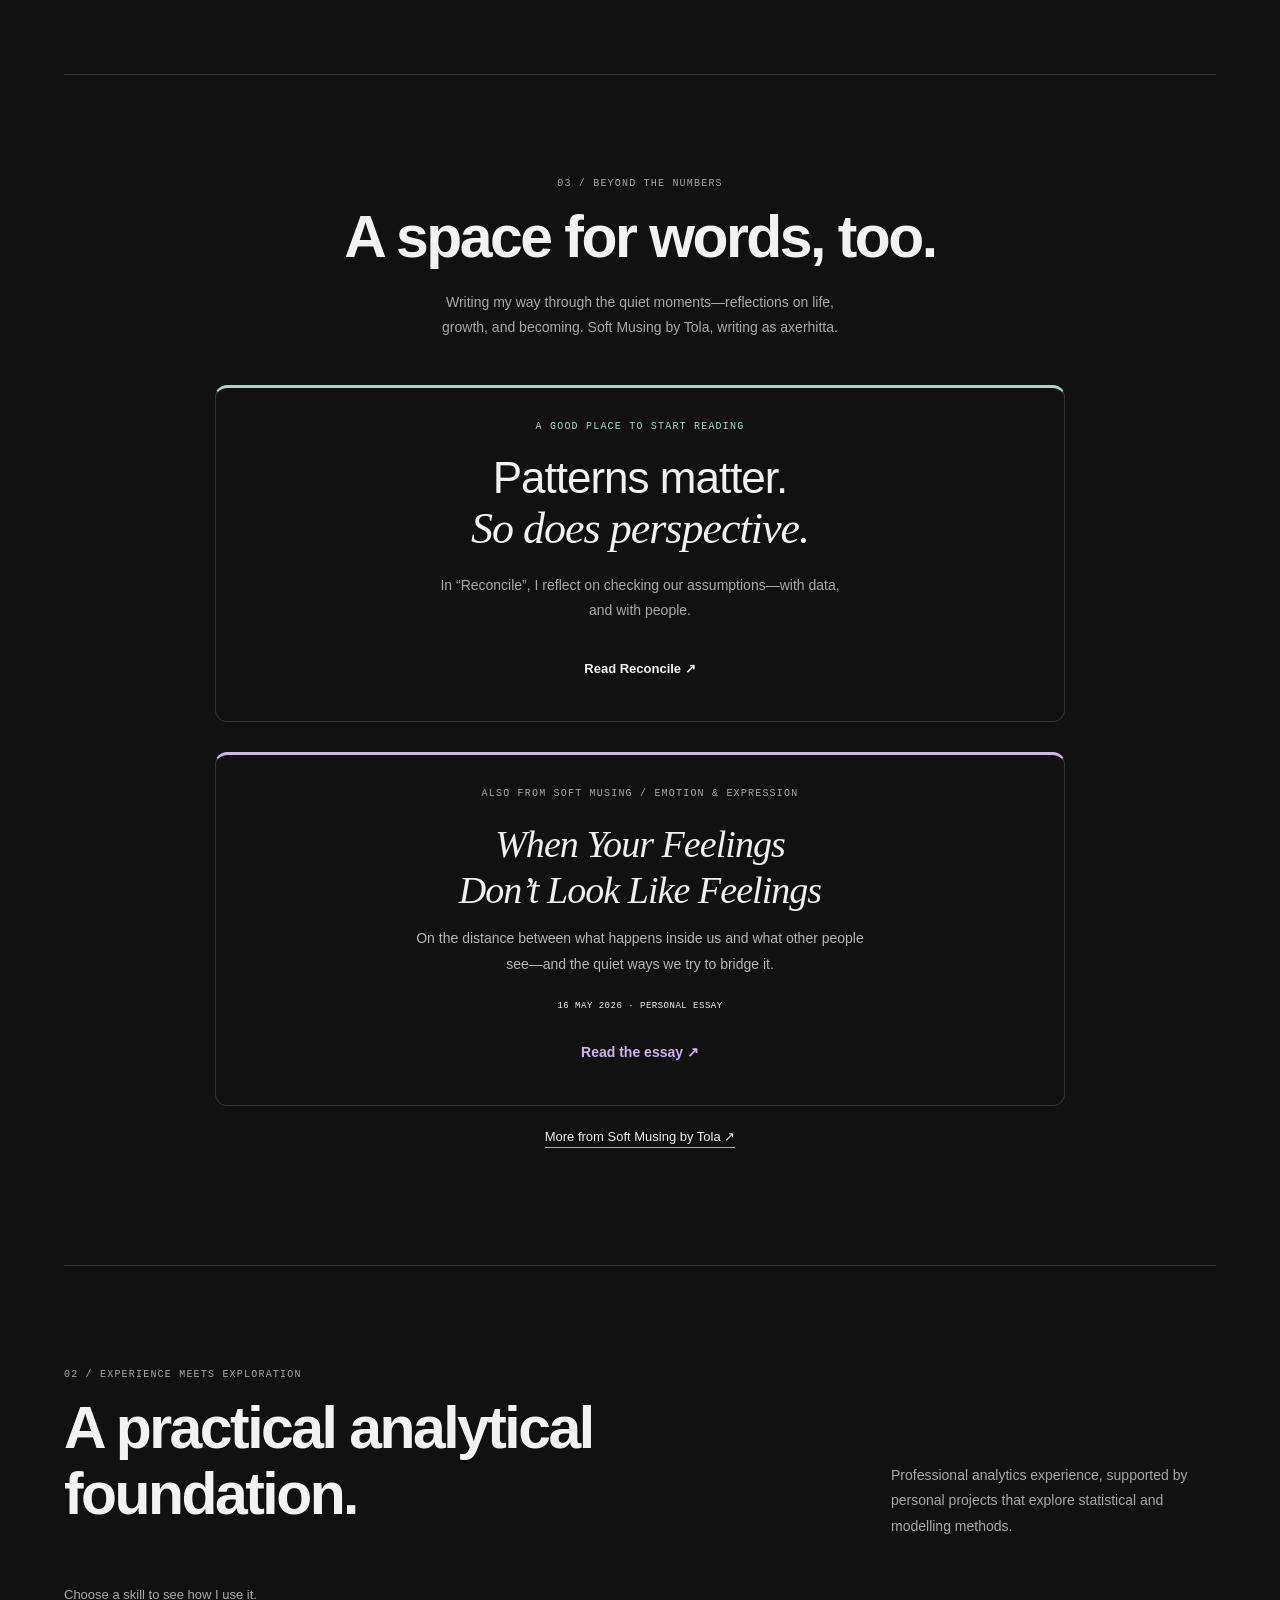
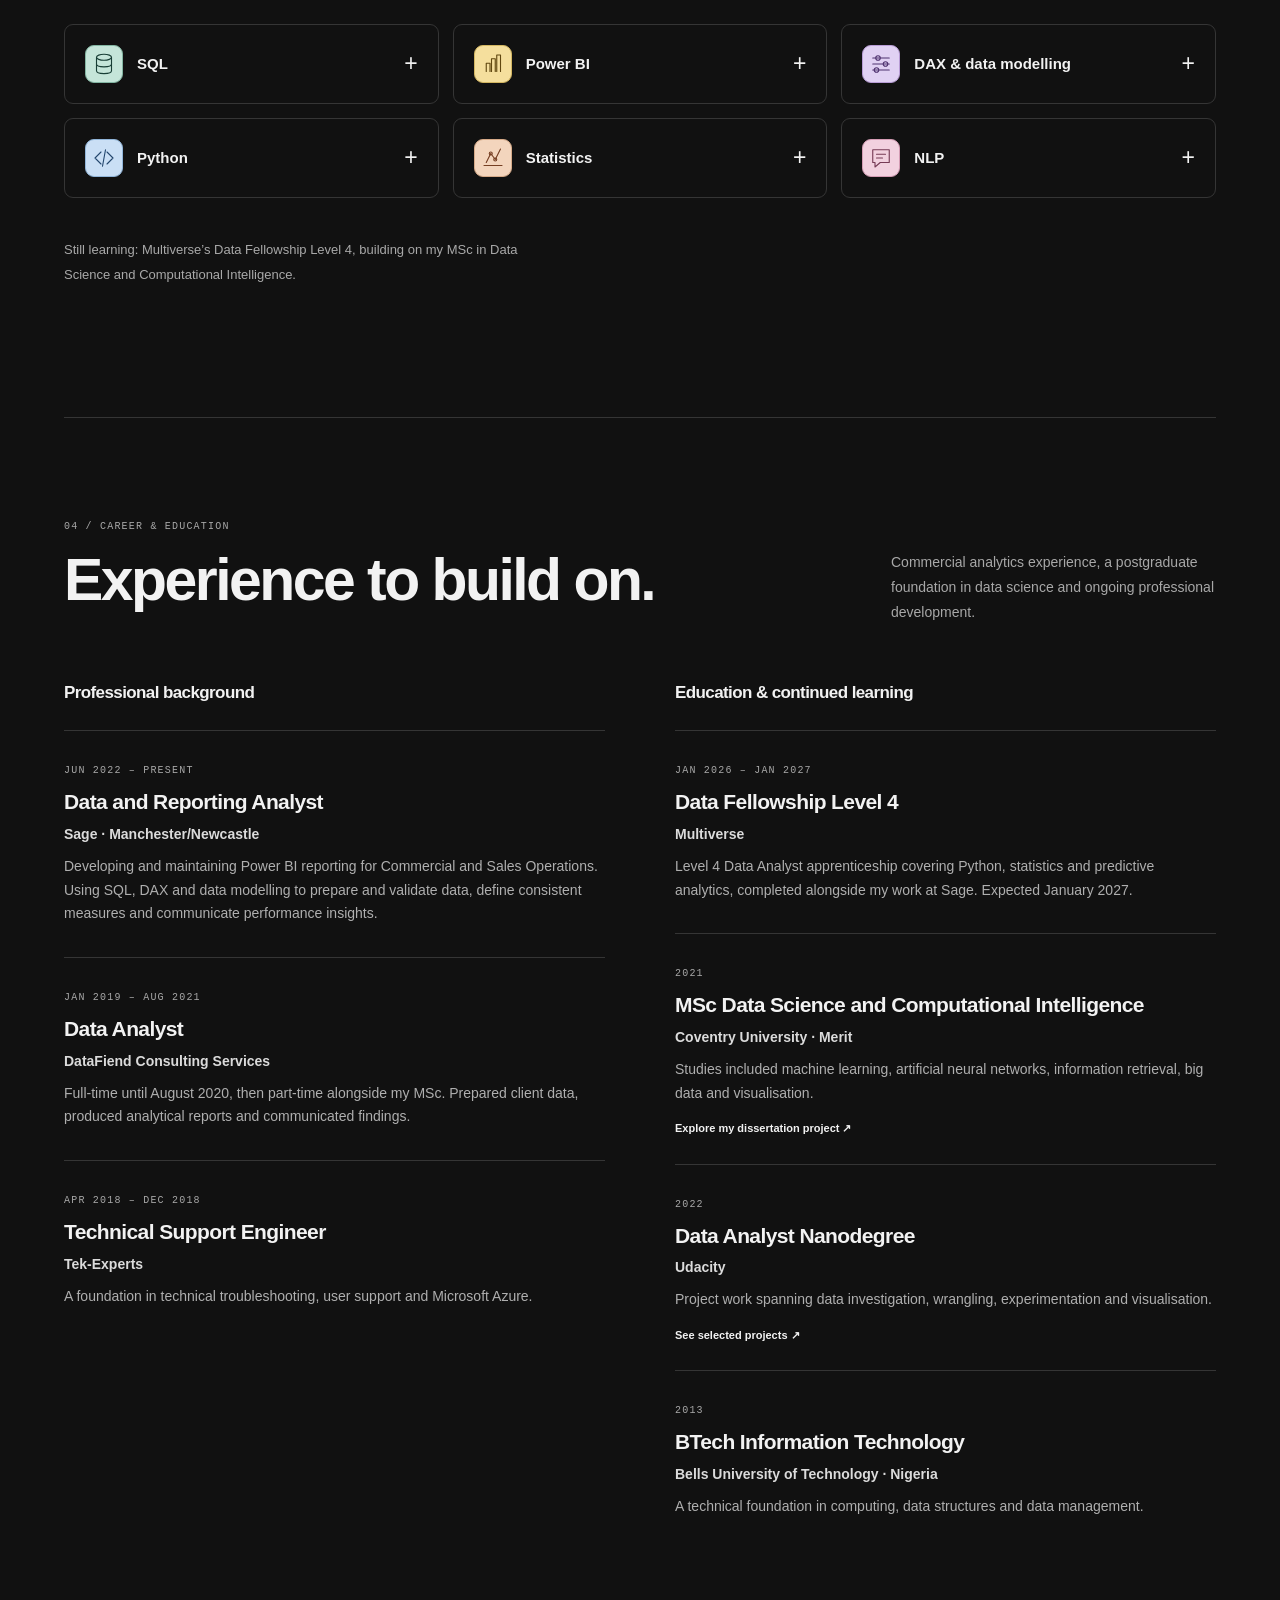
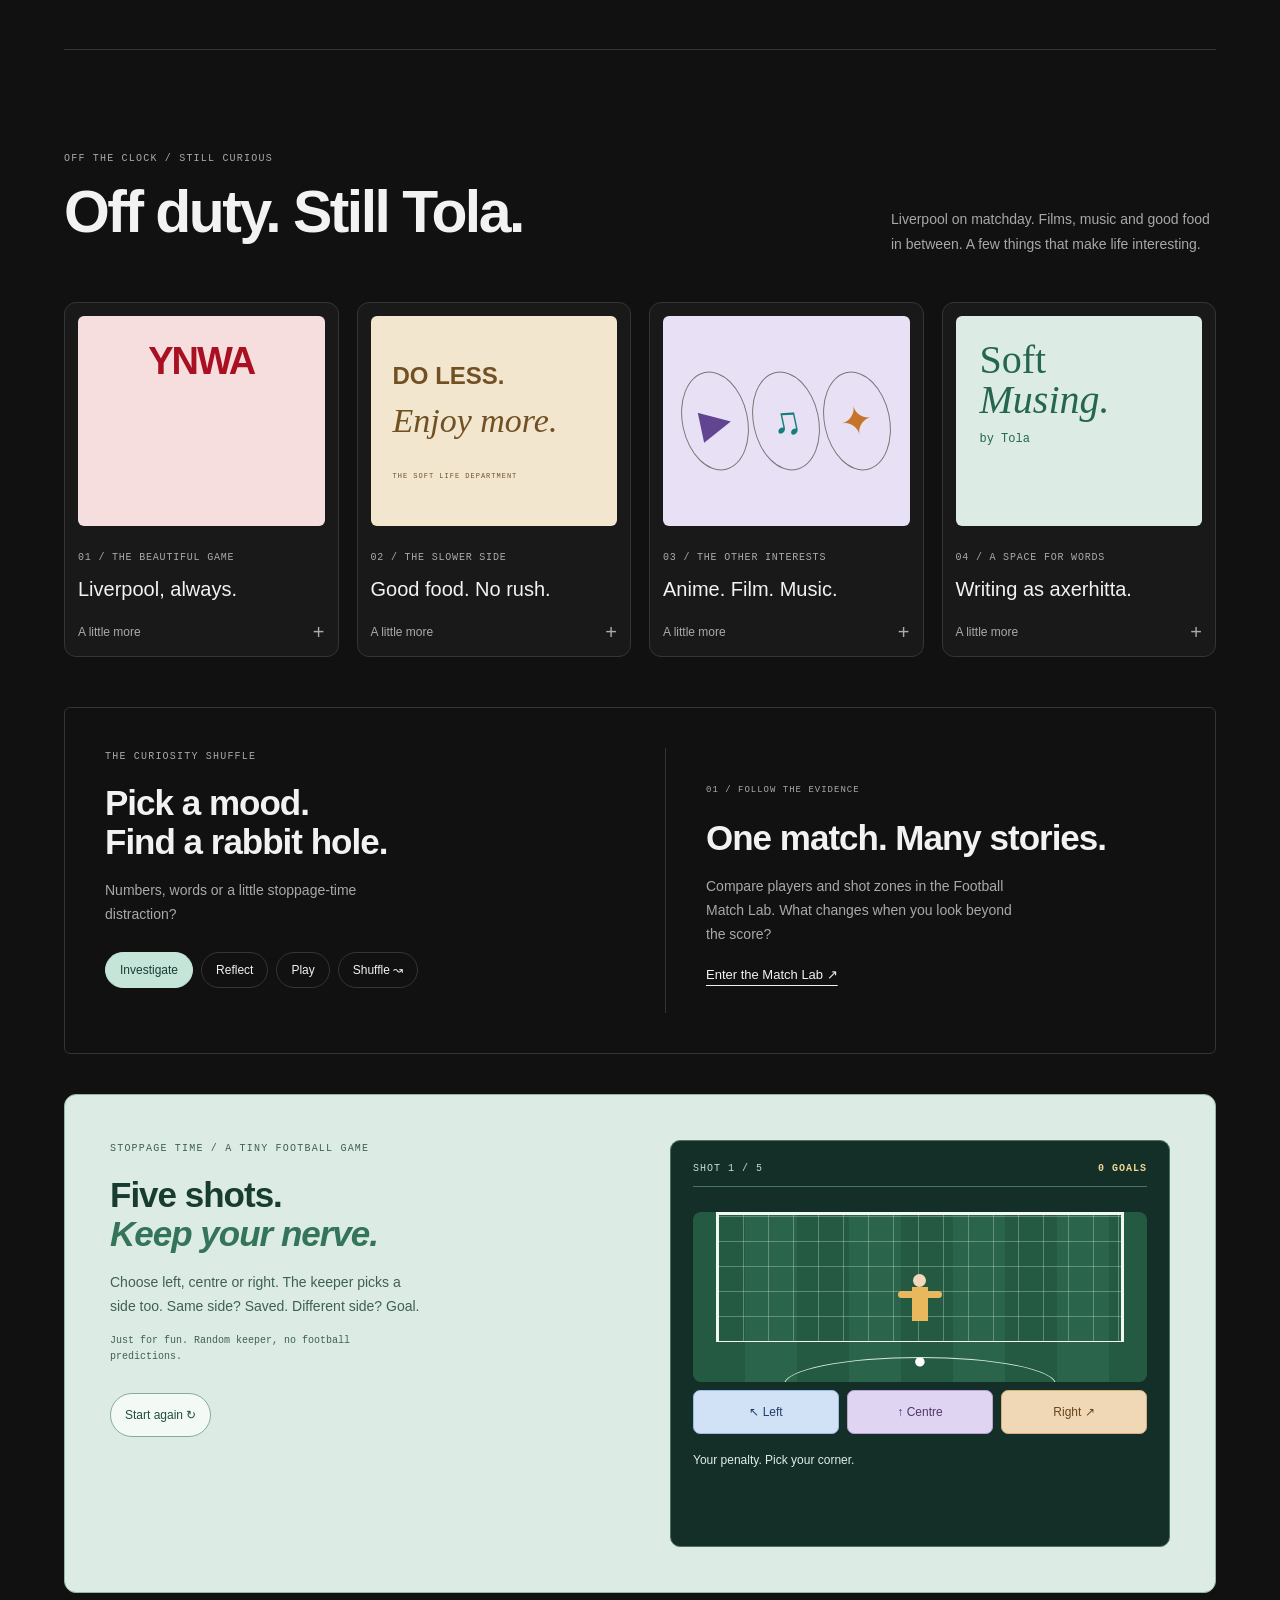
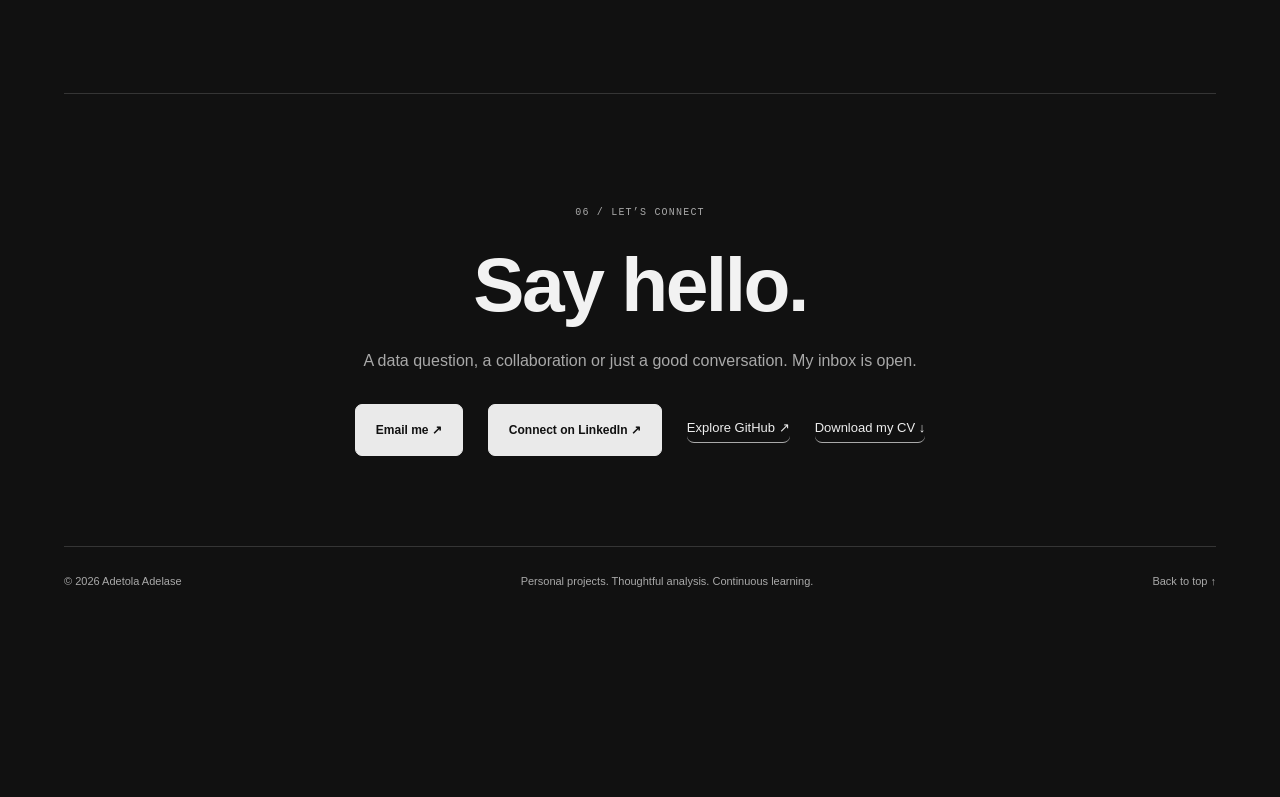
==== commit 4c1bb4a8: "Correct DataFiend dates, Multiverse dates and MSc grade" ====
--- a/index.html
+++ b/index.html
@@ -4,9 +4,9 @@
 <article class="project-card lab-spotlight" data-kind="football"><div class="lab-preview"><a aria-label="Open the Football Match Lab" class="lab-preview-image" href="football-match-lab.html"><img alt="Actual Match Lab view comparing Lionel Messi and Kylian Mbappé, with contribution bars and shot zones" decoding="async" height="664" loading="lazy" src="assets/previews/matchlab-totals.webp" width="868"/></a><div class="preview-caption"><span>CAPTURED FROM THE LIVE PROJECT</span><button data-open-lab-preview="" type="button">Preview tour ↗</button></div></div><div class="project-info"><span class="eyebrow">INTERACTIVE / PUBLIC EVENT DATA</span><h3>Football Match Lab.</h3><dl class="project-evidence"><div><dt>Question</dt><dd>How do player contributions compare across selected matches?</dd></div><div><dt>Approach</dt><dd>Explore public event data through totals, per-90 rates and shot zones.</dd></div><div><dt>Explore</dt><dd>Compare three World Cup knockout matches in the interactive lab.</dd></div><div><dt>Limitation</dt><dd>A descriptive sample of three matches, not a player ranking.</dd></div></dl><div class="project-actions"><a href="football-match-lab.html">Open the lab ↗</a><a href="https://github.com/Tola-adelase/Tola-adelase.github.io" rel="noopener noreferrer" target="_blank">Code ↗</a></div></div></article>
 <article class="project-card" data-kind="football"><a aria-label="Read FIFA valuation case study" class="project-art valuation-art" href="football-case-study.html"><span>WHAT TRACKS FIFA VALUE?</span><div class="mini-bars"><i style="--bar:97%"></i><i style="--bar:77%"></i><i style="--bar:64%"></i><i style="--bar:58%"></i></div><small>8,480 PLAYERS / FOUR REGRESSION APPROACHES</small><b>↗</b></a><div class="project-info"><span class="eyebrow">MSc DISSERTATION / REGRESSION</span><h3>What explains a FIFA valuation?</h3><dl class="project-evidence"><div><dt>Question</dt><dd>What explains a player’s FIFA valuation?</dd></div><div><dt>Approach</dt><dd>Compare four regression approaches across 8,480 player records.</dd></div><div><dt>Finding</dt><dd>Release clause closely tracked FIFA value.</dd></div><div><dt>Limitation</dt><dd>Evaluation issues prevent a reliable prediction claim.</dd></div></dl><div class="project-actions"><a href="football-case-study.html">Read the case study ↗</a><a href="https://github.com/Tola-adelase/predicting-market-value-of-football-players-using-machine-learning-algorithm" rel="noopener noreferrer" target="_blank">Code ↗</a></div></div></article>
 <article class="project-card" data-kind="statistics"><a aria-label="Read landing-page experiment case study" class="project-art experiment-art" href="ab-testing-case-study.html"><span>THE CONVERSION QUESTION</span><div><strong>12.04<small>%</small></strong><span>OLD PAGE</span></div><div><strong>11.88<small>%</small></strong><span>NEW PAGE</span></div><small>290,584 USERS / NO DEMONSTRATED UPLIFT</small><b>↗</b></a><div class="project-info"><span class="eyebrow">EXPERIMENTATION / STATISTICAL TESTING</span><h3>Should the new page go live?</h3><dl class="project-evidence"><div><dt>Question</dt><dd>Does the new landing page improve conversion?</dd></div><div><dt>Approach</dt><dd>Compare conversion rates and statistical uncertainty across 290,584 users.</dd></div><div><dt>Finding</dt><dd>No demonstrated uplift; retain the existing page.</dd></div><div><dt>Limitation</dt><dd>Interpret the result alongside assignment checks and uncertainty.</dd></div></dl><div class="project-actions"><a href="ab-testing-case-study.html">Read the case study ↗</a><a href="https://github.com/Tola-adelase/Analyze_ab_test_results-showcase-udacityproject" rel="noopener noreferrer" target="_blank">Code ↗</a></div></div></article>
-<article class="project-card" data-kind="nlp"><a aria-label="Read topic modelling case study" class="project-art nlp-art" href="topic-modelling-case-study.html"><span>WORDS INTO PATTERNS</span><div><i>learning</i><i>design</i><i>data</i><i>science</i><i>machine</i></div><small>8,000 TITLES / LDA · LSA · HDP</small><b>↗</b></a><div class="project-info"><span class="eyebrow">NATURAL LANGUAGE PROCESSING</span><h3>Finding themes in article titles.</h3><dl class="project-evidence"><div><dt>Question</dt><dd>Which models reveal useful themes in article titles?</dd></div><div><dt>Approach</dt><dd>Compare LDA, LSA and HDP on 8,000 titles using scores and keyword inspection.</dd></div><div><dt>Finding</dt><dd>HDP had the highest saved coherence score.</dd></div><div><dt>Limitation</dt><dd>Coherence alone does not establish useful or interpretable topics.</dd></div></dl><div class="project-actions"><a href="topic-modelling-case-study.html">Read the case study ↗</a><a href="https://github.com/Tola-adelase/topic-modelling" rel="noopener noreferrer" target="_blank">Code ↗</a></div></div></article></div><p class="panel-note" id="project-count" role="status">4 projects to explore.</p><a class="inline-link" href="https://github.com/Tola-adelase" rel="noopener noreferrer" target="_blank">More notebooks and repositories on GitHub ↗</a></div><div class="window-panel" hidden="" id="panel-words"><section id="writing"><div class="sectionhead"><div><div class="eyebrow">05 / Beyond the numbers</div><h2>A space for words, too.</h2></div><p>Writing my way through the quiet moments—reflections on life, growth, and becoming. Soft Musing by Tola, writing as axerhitta.</p></div><div class="featured-writing"><span class="eyebrow">A GOOD PLACE TO START READING</span><h3>Patterns matter.<br/><em>So does perspective.</em></h3><p>In “Reconcile”, I reflect on checking our assumptions—with data, and with people.</p><a href="https://axerhitta.substack.com/p/reconcile" rel="noopener noreferrer" target="_blank">Read Reconcile ↗</a></div><div class="essay-grid"><a class="essay" href="https://axerhitta.substack.com/p/when-your-feelings-dont-look-like" rel="noopener noreferrer" target="_blank"><span class="num">ALSO FROM SOFT MUSING / EMOTION &amp; EXPRESSION</span><h3>When Your Feelings Don’t Look Like Feelings</h3><p>On the distance between what happens inside us and what other people see—and the quiet ways we try to bridge it.</p><span class="essay-meta">16 MAY 2026 · PERSONAL ESSAY</span><span class="essay-read">Read the essay ↗</span></a></div><p><a class="textlink" href="https://axerhitta.substack.com/" rel="noopener noreferrer" target="_blank">More from Soft Musing by Tola ↗</a></p></section></div><div class="window-panel" hidden="" id="panel-about"><section class="about" id="about"><div><div class="eyebrow">03 / The person behind the data</div><h2>Analytical by trade.<br/>Curious by nature.</h2></div><div><div class="tola-definition"><span class="eyebrow">A SMALL DEFINITION</span><h3>Tola<span>.</span></h3><p class="definition-type">(noun)</p><ol><li>A data analyst and scientist who enjoys making messy questions clearer.</li><li>Equally curious about football, films, music and human behaviour.</li><li>Usually investigating something—or writing about it.</li></ol><span class="definition-foot">DATA MIND. CURIOUS SPIRIT.</span></div><p class="lead">I like the part where a messy question starts to make sense.</p><p>I’m a Data and Reporting Analyst in Commercial and Sales Operations at Sage, Manchester/Newcastle. I build and maintain Power BI reporting, use SQL and DAX to prepare and model data, and help people understand commercial performance. The work starts well before a visual: agreeing what a measure means, checking the numbers and making the answer useful.</p><aside class="professional-note"><span class="eyebrow">PROFESSIONAL EXPERIENCE</span><h3>Clear thinking. Useful reporting.</h3><p>My professional experience includes preparing and validating data, developing reporting, defining measures and communicating findings. I use SQL, Power BI and DAX to make complex questions easier to understand.</p><p class="project-caveat">Professional reports, data, models and internal business details remain private. All project examples here are personal or academic work.</p></aside><p>I hold an MSc in Data Science and Computational Intelligence from Coventry University. My dissertation explored football player valuation using machine learning—a subject that connects my technical interests with my love of football.</p><p>I’m building on that foundation through Multiverse’s Data Fellowship Level 4, alongside my commercial analytics work. This portfolio brings together my personal and academic projects, with a focus on the questions, methods and judgement behind the work.</p><p>Away from the spreadsheets: Liverpool, films, music, anime, art and good food. Sometimes I write about the patterns that don’t fit neatly into a dataset.</p><div class="steps"><div class="step"><span class="num">01</span><h3>Understand</h3><p>What question matters, and what can the data tell us?</p></div><div class="step"><span class="num">02</span><h3>Investigate</h3><p>Explore patterns, compare approaches and challenge assumptions.</p></div><div class="step"><span class="num">03</span><h3>Communicate</h3><p>Explain the evidence clearly, including its limitations.</p></div></div></div></section><section id="skills"><div class="sectionhead"><div><div class="eyebrow">02 / Experience meets exploration</div><h2>A practical analytical foundation.</h2></div><p>Professional analytics experience, supported by personal projects that explore statistical and modelling methods.</p></div><div class="skill-explorer"><p class="skill-instruction">Choose a skill to see how I use it.</p><div class="skill-evidence-grid"><details class="skill-evidence"><summary><svg class="skill-illustration" viewBox="0 0 32 32" fill="none" stroke="currentColor" stroke-width="1.5" stroke-linecap="round" stroke-linejoin="round" aria-hidden="true"><ellipse cx="16" cy="7" rx="10" ry="4"/><path d="M6 7v18c0 5 20 5 20 0V7M6 16c0 5 20 5 20 0"/></svg><span>SQL</span><span class="skill-plus" aria-hidden="true">+</span></summary><div class="skill-evidence-body"><h3>Prepare the data before telling the story.</h3><p>I use SQL in my professional analytics work to prepare and validate data for reporting.</p><a href="mailto:tola.adelase@gmail.com">Ask about my experience ↗</a></div></details><details class="skill-evidence"><summary><svg class="skill-illustration" viewBox="0 0 32 32" fill="none" stroke="currentColor" stroke-width="1.5" stroke-linecap="round" stroke-linejoin="round" aria-hidden="true"><path d="M7 26V15h5v11M14 26V9h5v17M21 26V4h5v22"/></svg><span>Power BI</span><span class="skill-plus" aria-hidden="true">+</span></summary><div class="skill-evidence-body"><h3>Make performance easier to understand.</h3><p>At Sage, I build and maintain Power BI reporting for Commercial and Sales Operations. This work is confidential; reports and underlying data aren’t displayed here.</p><a href="#about">Read about my professional work ↗</a></div></details><details class="skill-evidence"><summary><svg class="skill-illustration" viewBox="0 0 32 32" fill="none" stroke="currentColor" stroke-width="1.5" stroke-linecap="round" stroke-linejoin="round" aria-hidden="true"><path d="M5 8h22M5 16h22M5 24h22"/><circle cx="12" cy="8" r="3"/><circle cx="22" cy="16" r="3"/><circle cx="10" cy="24" r="3"/></svg><span>DAX & data modelling</span><span class="skill-plus" aria-hidden="true">+</span></summary><div class="skill-evidence-body"><h3>Give measures a consistent meaning.</h3><p>My professional work includes DAX measures, data modelling and validation so reporting answers the intended question. Sage models and calculations remain private.</p><a href="#about">Explore my background ↗</a></div></details><details class="skill-evidence"><summary><svg class="skill-illustration" viewBox="0 0 32 32" fill="none" stroke="currentColor" stroke-width="1.5" stroke-linecap="round" stroke-linejoin="round" aria-hidden="true"><path d="m12 8-8 8 8 8m8-16 8 8-8 8M18 5l-4 22"/></svg><span>Python</span><span class="skill-plus" aria-hidden="true">+</span></summary><div class="skill-evidence-body"><h3>From raw records to an investigation.</h3><p>My football valuation project brings together web scraping, cleaning, exploration and regression. The case study also explains the limits of its saved evaluation results.</p><a href="football-case-study.html">Explore the football case study ↗</a></div></details><details class="skill-evidence"><summary><svg class="skill-illustration" viewBox="0 0 32 32" fill="none" stroke="currentColor" stroke-width="1.5" stroke-linecap="round" stroke-linejoin="round" aria-hidden="true"><path d="M4 26h24M7 22l6-12 6 8 7-14"/><circle cx="13" cy="10" r="2"/><circle cx="19" cy="18" r="2"/></svg><span>Statistics</span><span class="skill-plus" aria-hidden="true">+</span></summary><div class="skill-evidence-body"><h3>Turn an experiment into a decision.</h3><p>In a landing-page experiment with 290,584 analysed users, I compared conversion rates and uncertainty. The evidence did not demonstrate an uplift from the new page.</p><a href="ab-testing-case-study.html">Read the experiment ↗</a></div></details><details class="skill-evidence"><summary><svg class="skill-illustration" viewBox="0 0 32 32" fill="none" stroke="currentColor" stroke-width="1.5" stroke-linecap="round" stroke-linejoin="round" aria-hidden="true"><path d="M5 5h22v17H15l-7 6v-6H5zM10 11h12M10 16h8"/></svg><span>NLP</span><span class="skill-plus" aria-hidden="true">+</span></summary><div class="skill-evidence-body"><h3>Look beyond the model score.</h3><p>I compared LDA, LSA and HDP on 8,000 article titles, using coherence scores and keyword inspection to assess the themes and limitations.</p><a href="topic-modelling-case-study.html">Explore the topic models ↗</a></div></details></div></div><p class="learning-footnote">Still learning: Multiverse’s Data Fellowship Level 4, building on my MSc in Data Science and Computational Intelligence.</p></section><section id="background"><div class="sectionhead"><div><div class="eyebrow">04 / Career &amp; education</div><h2>Experience to build on.</h2></div><p>Commercial analytics experience, a postgraduate foundation in data science and ongoing professional development.</p></div><div class="background-grid"><div><h3 class="column-label">Professional background</h3><article class="timeline-entry"><span class="num">JUN 2022 – PRESENT</span><h3>Data and Reporting Analyst</h3><p class="institution">Sage · Manchester/Newcastle</p><p>Developing and maintaining Power BI reporting for Commercial and Sales Operations. Using SQL, DAX and data modelling to prepare and validate data, define consistent measures and communicate performance insights.</p></article><article class="timeline-entry"><span class="num">JAN 2019 – JUL 2022</span><h3>Data Analyst</h3><p class="institution">Data Fiend Consulting</p><p>Prepared data, produced analytical reports and communicated findings.</p></article><article class="timeline-entry"><span class="num">APR 2018 – DEC 2018</span><h3>Technical Support Engineer</h3><p class="institution">Tek-Experts</p><p>A foundation in technical troubleshooting, user support and Microsoft Azure.</p></article></div><div><h3 class="column-label">Education &amp; continued learning</h3><article class="timeline-entry"><span class="num">IN PROGRESS</span><h3>Data Fellowship Level 4</h3><p class="institution">Multiverse</p><p>Developing my data skills through the Data Fellowship Level 4 alongside my professional analytics work.</p></article><article class="timeline-entry"><span class="num">2021</span><h3>MSc Data Science and Computational Intelligence</h3><p class="institution">Coventry University</p><p>Studies included machine learning, artificial neural networks, information retrieval, big data and visualisation.</p><a class="projectlink" href="football-case-study.html">Explore my dissertation project ↗</a></article><article class="timeline-entry"><span class="num">2022</span><h3>Data Analyst Nanodegree</h3><p class="institution">Udacity</p><p>Project work spanning data investigation, wrangling, experimentation and visualisation.</p><a class="projectlink" href="#work">See selected projects ↗</a></article><article class="timeline-entry"><span class="num">2013</span><h3>BTech Information Technology</h3><p class="institution">Bells University of Technology · Nigeria</p><p>A technical foundation in computing, data structures and data management.</p></article></div></div></section><p class="profile-links"><a href="assets/Adetola-Adelase-Public-CV.pdf" rel="noopener noreferrer" target="_blank">View my public CV ↗</a><a href="https://www.linkedin.com/in/adetola-adelase/" rel="noopener noreferrer" target="_blank">Connect on LinkedIn ↗</a></p></div><div class="window-panel" hidden="" id="panel-play"><div class="panel-heading"><span class="eyebrow">04 / OFF DUTY</span><h2>Still curious.<br/><em>Just off the clock.</em></h2><p>Liverpool on matchday. Films, music and good food in between.</p></div><div class="personal-grid">
+<article class="project-card" data-kind="nlp"><a aria-label="Read topic modelling case study" class="project-art nlp-art" href="topic-modelling-case-study.html"><span>WORDS INTO PATTERNS</span><div><i>learning</i><i>design</i><i>data</i><i>science</i><i>machine</i></div><small>8,000 TITLES / LDA · LSA · HDP</small><b>↗</b></a><div class="project-info"><span class="eyebrow">NATURAL LANGUAGE PROCESSING</span><h3>Finding themes in article titles.</h3><dl class="project-evidence"><div><dt>Question</dt><dd>Which models reveal useful themes in article titles?</dd></div><div><dt>Approach</dt><dd>Compare LDA, LSA and HDP on 8,000 titles using scores and keyword inspection.</dd></div><div><dt>Finding</dt><dd>HDP had the highest saved coherence score.</dd></div><div><dt>Limitation</dt><dd>Coherence alone does not establish useful or interpretable topics.</dd></div></dl><div class="project-actions"><a href="topic-modelling-case-study.html">Read the case study ↗</a><a href="https://github.com/Tola-adelase/topic-modelling" rel="noopener noreferrer" target="_blank">Code ↗</a></div></div></article></div><p class="panel-note" id="project-count" role="status">4 projects to explore.</p><a class="inline-link" href="https://github.com/Tola-adelase" rel="noopener noreferrer" target="_blank">More notebooks and repositories on GitHub ↗</a></div><div class="window-panel" hidden="" id="panel-words"><section id="writing"><div class="sectionhead"><div><div class="eyebrow">05 / Beyond the numbers</div><h2>A space for words, too.</h2></div><p>Writing my way through the quiet moments—reflections on life, growth, and becoming. Soft Musing by Tola, writing as axerhitta.</p></div><div class="featured-writing"><span class="eyebrow">A GOOD PLACE TO START READING</span><h3>Patterns matter.<br/><em>So does perspective.</em></h3><p>In “Reconcile”, I reflect on checking our assumptions—with data, and with people.</p><a href="https://axerhitta.substack.com/p/reconcile" rel="noopener noreferrer" target="_blank">Read Reconcile ↗</a></div><div class="essay-grid"><a class="essay" href="https://axerhitta.substack.com/p/when-your-feelings-dont-look-like" rel="noopener noreferrer" target="_blank"><span class="num">ALSO FROM SOFT MUSING / EMOTION &amp; EXPRESSION</span><h3>When Your Feelings Don’t Look Like Feelings</h3><p>On the distance between what happens inside us and what other people see—and the quiet ways we try to bridge it.</p><span class="essay-meta">16 MAY 2026 · PERSONAL ESSAY</span><span class="essay-read">Read the essay ↗</span></a></div><p><a class="textlink" href="https://axerhitta.substack.com/" rel="noopener noreferrer" target="_blank">More from Soft Musing by Tola ↗</a></p></section></div><div class="window-panel" hidden="" id="panel-about"><section class="about" id="about"><div><div class="eyebrow">03 / The person behind the data</div><h2>Analytical by trade.<br/>Curious by nature.</h2></div><div><div class="tola-definition"><span class="eyebrow">A SMALL DEFINITION</span><h3>Tola<span>.</span></h3><p class="definition-type">(noun)</p><ol><li>A data analyst and scientist who enjoys making messy questions clearer.</li><li>Equally curious about football, films, music and human behaviour.</li><li>Usually investigating something—or writing about it.</li></ol><span class="definition-foot">DATA MIND. CURIOUS SPIRIT.</span></div><p class="lead">I like the part where a messy question starts to make sense.</p><p>I’m a Data and Reporting Analyst in Commercial and Sales Operations at Sage, Manchester/Newcastle. I build and maintain Power BI reporting, use SQL and DAX to prepare and model data, and help people understand commercial performance. The work starts well before a visual: agreeing what a measure means, checking the numbers and making the answer useful.</p><aside class="professional-note"><span class="eyebrow">PROFESSIONAL EXPERIENCE</span><h3>Clear thinking. Useful reporting.</h3><p>My professional experience includes preparing and validating data, developing reporting, defining measures and communicating findings. I use SQL, Power BI and DAX to make complex questions easier to understand.</p><p class="project-caveat">Professional reports, data, models and internal business details remain private. All project examples here are personal or academic work.</p></aside><p>I hold an MSc in Data Science and Computational Intelligence from Coventry University. My dissertation explored football player valuation using machine learning—a subject that connects my technical interests with my love of football.</p><p>I’m building on that foundation through Multiverse’s Data Fellowship Level 4, alongside my commercial analytics work. This portfolio brings together my personal and academic projects, with a focus on the questions, methods and judgement behind the work.</p><p>Away from the spreadsheets: Liverpool, films, music, anime, art and good food. Sometimes I write about the patterns that don’t fit neatly into a dataset.</p><div class="steps"><div class="step"><span class="num">01</span><h3>Understand</h3><p>What question matters, and what can the data tell us?</p></div><div class="step"><span class="num">02</span><h3>Investigate</h3><p>Explore patterns, compare approaches and challenge assumptions.</p></div><div class="step"><span class="num">03</span><h3>Communicate</h3><p>Explain the evidence clearly, including its limitations.</p></div></div></div></section><section id="skills"><div class="sectionhead"><div><div class="eyebrow">02 / Experience meets exploration</div><h2>A practical analytical foundation.</h2></div><p>Professional analytics experience, supported by personal projects that explore statistical and modelling methods.</p></div><div class="skill-explorer"><p class="skill-instruction">Choose a skill to see how I use it.</p><div class="skill-evidence-grid"><details class="skill-evidence"><summary><svg class="skill-illustration" viewBox="0 0 32 32" fill="none" stroke="currentColor" stroke-width="1.5" stroke-linecap="round" stroke-linejoin="round" aria-hidden="true"><ellipse cx="16" cy="7" rx="10" ry="4"/><path d="M6 7v18c0 5 20 5 20 0V7M6 16c0 5 20 5 20 0"/></svg><span>SQL</span><span class="skill-plus" aria-hidden="true">+</span></summary><div class="skill-evidence-body"><h3>Prepare the data before telling the story.</h3><p>I use SQL in my professional analytics work to prepare and validate data for reporting.</p><a href="mailto:tola.adelase@gmail.com">Ask about my experience ↗</a></div></details><details class="skill-evidence"><summary><svg class="skill-illustration" viewBox="0 0 32 32" fill="none" stroke="currentColor" stroke-width="1.5" stroke-linecap="round" stroke-linejoin="round" aria-hidden="true"><path d="M7 26V15h5v11M14 26V9h5v17M21 26V4h5v22"/></svg><span>Power BI</span><span class="skill-plus" aria-hidden="true">+</span></summary><div class="skill-evidence-body"><h3>Make performance easier to understand.</h3><p>At Sage, I build and maintain Power BI reporting for Commercial and Sales Operations. This work is confidential; reports and underlying data aren’t displayed here.</p><a href="#about">Read about my professional work ↗</a></div></details><details class="skill-evidence"><summary><svg class="skill-illustration" viewBox="0 0 32 32" fill="none" stroke="currentColor" stroke-width="1.5" stroke-linecap="round" stroke-linejoin="round" aria-hidden="true"><path d="M5 8h22M5 16h22M5 24h22"/><circle cx="12" cy="8" r="3"/><circle cx="22" cy="16" r="3"/><circle cx="10" cy="24" r="3"/></svg><span>DAX & data modelling</span><span class="skill-plus" aria-hidden="true">+</span></summary><div class="skill-evidence-body"><h3>Give measures a consistent meaning.</h3><p>My professional work includes DAX measures, data modelling and validation so reporting answers the intended question. Sage models and calculations remain private.</p><a href="#about">Explore my background ↗</a></div></details><details class="skill-evidence"><summary><svg class="skill-illustration" viewBox="0 0 32 32" fill="none" stroke="currentColor" stroke-width="1.5" stroke-linecap="round" stroke-linejoin="round" aria-hidden="true"><path d="m12 8-8 8 8 8m8-16 8 8-8 8M18 5l-4 22"/></svg><span>Python</span><span class="skill-plus" aria-hidden="true">+</span></summary><div class="skill-evidence-body"><h3>From raw records to an investigation.</h3><p>My football valuation project brings together web scraping, cleaning, exploration and regression. The case study also explains the limits of its saved evaluation results.</p><a href="football-case-study.html">Explore the football case study ↗</a></div></details><details class="skill-evidence"><summary><svg class="skill-illustration" viewBox="0 0 32 32" fill="none" stroke="currentColor" stroke-width="1.5" stroke-linecap="round" stroke-linejoin="round" aria-hidden="true"><path d="M4 26h24M7 22l6-12 6 8 7-14"/><circle cx="13" cy="10" r="2"/><circle cx="19" cy="18" r="2"/></svg><span>Statistics</span><span class="skill-plus" aria-hidden="true">+</span></summary><div class="skill-evidence-body"><h3>Turn an experiment into a decision.</h3><p>In a landing-page experiment with 290,584 analysed users, I compared conversion rates and uncertainty. The evidence did not demonstrate an uplift from the new page.</p><a href="ab-testing-case-study.html">Read the experiment ↗</a></div></details><details class="skill-evidence"><summary><svg class="skill-illustration" viewBox="0 0 32 32" fill="none" stroke="currentColor" stroke-width="1.5" stroke-linecap="round" stroke-linejoin="round" aria-hidden="true"><path d="M5 5h22v17H15l-7 6v-6H5zM10 11h12M10 16h8"/></svg><span>NLP</span><span class="skill-plus" aria-hidden="true">+</span></summary><div class="skill-evidence-body"><h3>Look beyond the model score.</h3><p>I compared LDA, LSA and HDP on 8,000 article titles, using coherence scores and keyword inspection to assess the themes and limitations.</p><a href="topic-modelling-case-study.html">Explore the topic models ↗</a></div></details></div></div><p class="learning-footnote">Still learning: Multiverse’s Data Fellowship Level 4, building on my MSc in Data Science and Computational Intelligence.</p></section><section id="background"><div class="sectionhead"><div><div class="eyebrow">04 / Career &amp; education</div><h2>Experience to build on.</h2></div><p>Commercial analytics experience, a postgraduate foundation in data science and ongoing professional development.</p></div><div class="background-grid"><div><h3 class="column-label">Professional background</h3><article class="timeline-entry"><span class="num">JUN 2022 – PRESENT</span><h3>Data and Reporting Analyst</h3><p class="institution">Sage · Manchester/Newcastle</p><p>Developing and maintaining Power BI reporting for Commercial and Sales Operations. Using SQL, DAX and data modelling to prepare and validate data, define consistent measures and communicate performance insights.</p></article><article class="timeline-entry"><span class="num">JAN 2019 – AUG 2021</span><h3>Data Analyst</h3><p class="institution">DataFiend Consulting Services</p><p>Full-time until August 2020, then part-time alongside my MSc. Prepared client data, produced analytical reports and communicated findings.</p></article><article class="timeline-entry"><span class="num">APR 2018 – DEC 2018</span><h3>Technical Support Engineer</h3><p class="institution">Tek-Experts</p><p>A foundation in technical troubleshooting, user support and Microsoft Azure.</p></article></div><div><h3 class="column-label">Education &amp; continued learning</h3><article class="timeline-entry"><span class="num">JAN 2026 – JAN 2027</span><h3>Data Fellowship Level 4</h3><p class="institution">Multiverse</p><p>Level 4 Data Analyst apprenticeship covering Python, statistics and predictive analytics, completed alongside my work at Sage. Expected January 2027.</p></article><article class="timeline-entry"><span class="num">2021</span><h3>MSc Data Science and Computational Intelligence</h3><p class="institution">Coventry University · Merit</p><p>Studies included machine learning, artificial neural networks, information retrieval, big data and visualisation.</p><a class="projectlink" href="football-case-study.html">Explore my dissertation project ↗</a></article><article class="timeline-entry"><span class="num">2022</span><h3>Data Analyst Nanodegree</h3><p class="institution">Udacity</p><p>Project work spanning data investigation, wrangling, experimentation and visualisation.</p><a class="projectlink" href="#work">See selected projects ↗</a></article><article class="timeline-entry"><span class="num">2013</span><h3>BTech Information Technology</h3><p class="institution">Bells University of Technology · Nigeria</p><p>A technical foundation in computing, data structures and data management.</p></article></div></div></section><p class="profile-links"><a href="assets/Adetola-Adelase-Public-CV.pdf" rel="noopener noreferrer" target="_blank">View my public CV ↗</a><a href="https://www.linkedin.com/in/adetola-adelase/" rel="noopener noreferrer" target="_blank">Connect on LinkedIn ↗</a></p></div><div class="window-panel" hidden="" id="panel-play"><div class="panel-heading"><span class="eyebrow">04 / OFF DUTY</span><h2>Still curious.<br/><em>Just off the clock.</em></h2><p>Liverpool on matchday. Films, music and good food in between.</p></div><div class="personal-grid">
 <details class="personal-card"><summary><span aria-hidden="true" class="personal-art football-art">YNWA<img class="lfc-crest" alt="" loading="lazy" width="82" height="106" src="https://a.espncdn.com/i/teamlogos/soccer/500/364.png"/></span><span class="personal-label">01 / THE BEAUTIFUL GAME</span><span class="personal-title">Liverpool, always.</span><span class="personal-prompt">A little more <i aria-hidden="true">+</i></span></summary><div class="personal-content"><p>A Liverpool fan with a love for the game—and the questions hiding behind the scoreline.</p><a href="football-match-lab.html">Explore my Match Lab ↗</a></div></details>
 <details class="personal-card"><summary><span aria-hidden="true" class="personal-art slow-art"><span>DO LESS.</span><em>Enjoy more.</em><small>THE SOFT LIFE DEPARTMENT</small></span><span class="personal-label">02 / THE SLOWER SIDE</span><span class="personal-title">Good food. No rush.</span><span class="personal-prompt">A little more <i aria-hidden="true">+</i></span></summary><div class="personal-content"><p>Nigerian food, something new to try around Manchester, and a day that doesn’t feel like a checklist. My kind of soft life leaves time to enjoy where I am.</p></div></details>
 <details class="personal-card"><summary><span aria-hidden="true" class="personal-art culture-art"><span>▶</span><span>♫</span><span>✦</span></span><span class="personal-label">03 / THE OTHER INTERESTS</span><span class="personal-title">Anime. Film. Music.</span><span class="personal-prompt">A little more <i aria-hidden="true">+</i></span></summary><div class="personal-content"><p><strong>Anime.</strong> Currently watching Black Clover. Some of my favourites include Fullmetal Alchemist: Brotherhood, Naruto, Bleach, Attack on Titan, Jujutsu Kaisen, Death Note, Hunter × Hunter and Vinland Saga.</p><p><strong>Film &amp; series.</strong> Always up for a strong storyline, great acting, drama, suspense and a bit of horror. Name a well-rated film or series and there’s a good chance I’ve seen it.</p><p><strong>Music.</strong> Afrobeats, amapiano, R&amp;B and hip-hop are usually in rotation. There’s a soundtrack for every mood.</p><a href="https://music.youtube.com/@axe_rhitta?si=SW0mDx3nrta-Mtki" rel="noopener noreferrer" target="_blank">Find me on YouTube Music ↗</a></div></details>
 <details class="personal-card"><summary><span aria-hidden="true" class="personal-art words-art">Soft<br/><em>Musing.</em><small>by Tola</small></span><span class="personal-label">04 / A SPACE FOR WORDS</span><span class="personal-title">Writing as axerhitta.</span><span class="personal-prompt">A little more <i aria-hidden="true">+</i></span></summary><div class="personal-content"><p>Writing my way through the quiet moments, reflections on life, growth, and becoming. Soft Musing by Tola, writing as axerhitta.</p><a href="https://axerhitta.substack.com/" rel="noopener noreferrer" target="_blank">Read Soft Musing ↗</a></div></details>
-</div><div class="penalty-lounge" id="penalty-lounge"><div class="penalty-copy"><span class="eyebrow">STOPPAGE TIME / A TINY FOOTBALL GAME</span><h3>Five shots.<br/><em>Keep your nerve.</em></h3><p>Choose left, centre or right. The keeper picks a side too. Same side? Saved. Different side? Goal.</p><p class="game-note">Just for fun. Random keeper, no football predictions.</p><button id="reset-shootout" type="button">Start again ↻</button></div><div class="penalty-game"><div class="game-score"><span id="shot-count">SHOT 1 / 5</span><strong id="goal-count">0 GOALS</strong></div><div aria-hidden="true" class="goal-scene"><div class="goal-net"></div><span class="keeper">▰</span><span class="game-ball">●</span><div class="pitch-arc"></div></div><div aria-label="Choose shot direction" class="shot-controls" role="group"><button data-shot="0" type="button">↖ Left</button><button data-shot="1" type="button">↑ Centre</button><button data-shot="2" type="button">Right ↗</button></div><p aria-live="polite" id="shot-result" role="status">Your penalty. Pick your corner.</p><div aria-label="Shot results" class="shot-history"></div></div></div></div><div class="window-panel guestbook-panel" hidden="" id="panel-guestbook"><div class="guestbook-toolbar"><span>A LITTLE HELLO GOES A LONG WAY.</span><a href="https://tola-guestbook.axe-rhitta.chatgpt.site" rel="noopener noreferrer" target="_blank">Open guestbook ↗</a></div><iframe data-src="https://tola-guestbook.axe-rhitta.chatgpt.site" id="guestbook-frame" loading="lazy" title="Leave a note in Tola’s guestbook"></iframe></div></div></div></dialog><noscript><p class="no-js">Explore the <a href="previous.html">classic portfolio</a> for all projects, writing and experience.</p></noscript><dialog aria-labelledby="lab-preview-title" id="lab-preview-dialog"><header class="preview-header"><div><span class="eyebrow">FOOTBALL MATCH LAB / A QUICK LOOK</span><h2 id="lab-preview-title">The analysis in action.</h2></div><button aria-label="Close project preview" id="close-lab-preview">×</button></header><div class="preview-tour-controls"><div aria-label="Choose a preview view" role="group"><button aria-pressed="true" data-lab-frame="0" type="button">Final · totals</button><button aria-pressed="false" data-lab-frame="1" type="button">Final · per 90</button><button aria-pressed="false" data-lab-frame="2" type="button">Semi-final</button></div><button aria-pressed="false" id="play-lab-tour" type="button">Play tour ▷</button></div><figure class="preview-figure"><img alt="Final: Lionel Messi and Kylian Mbappé, match totals and shot zones" height="664" id="lab-tour-image" src="assets/previews/matchlab-totals.webp" width="868"/><figcaption aria-live="polite" id="lab-tour-caption">1 / 3 · Argentina–France final: compare match totals and shot zones.</figcaption></figure><footer class="preview-footer"><span>Actual screenshots · three views · no audio</span><a href="football-match-lab.html">Try the interactive lab ↗</a></footer></dialog></body></html>+</div><div class="penalty-lounge" id="penalty-lounge"><div class="penalty-copy"><span class="eyebrow">STOPPAGE TIME / A TINY FOOTBALL GAME</span><h3>Five shots.<br/><em>Keep your nerve.</em></h3><p>Choose left, centre or right. The keeper picks a side too. Same side? Saved. Different side? Goal.</p><p class="game-note">Just for fun. Random keeper, no football predictions.</p><button id="reset-shootout" type="button">Start again ↻</button></div><div class="penalty-game"><div class="game-score"><span id="shot-count">SHOT 1 / 5</span><strong id="goal-count">0 GOALS</strong></div><div aria-hidden="true" class="goal-scene"><div class="goal-net"></div><span class="keeper">▰</span><span class="game-ball">●</span><div class="pitch-arc"></div></div><div aria-label="Choose shot direction" class="shot-controls" role="group"><button data-shot="0" type="button">↖ Left</button><button data-shot="1" type="button">↑ Centre</button><button data-shot="2" type="button">Right ↗</button></div><p aria-live="polite" id="shot-result" role="status">Your penalty. Pick your corner.</p><div aria-label="Shot results" class="shot-history"></div></div></div></div><div class="window-panel guestbook-panel" hidden="" id="panel-guestbook"><div class="guestbook-toolbar"><span>A LITTLE HELLO GOES A LONG WAY.</span><a href="https://tola-guestbook.axe-rhitta.chatgpt.site" rel="noopener noreferrer" target="_blank">Open guestbook ↗</a></div><iframe data-src="https://tola-guestbook.axe-rhitta.chatgpt.site" id="guestbook-frame" loading="lazy" title="Leave a note in Tola’s guestbook"></iframe></div></div></div></dialog><noscript><p class="no-js">Explore the <a href="previous.html">classic portfolio</a> for all projects, writing and experience.</p></noscript><dialog aria-labelledby="lab-preview-title" id="lab-preview-dialog"><header class="preview-header"><div><span class="eyebrow">FOOTBALL MATCH LAB / A QUICK LOOK</span><h2 id="lab-preview-title">The analysis in action.</h2></div><button aria-label="Close project preview" id="close-lab-preview">×</button></header><div class="preview-tour-controls"><div aria-label="Choose a preview view" role="group"><button aria-pressed="true" data-lab-frame="0" type="button">Final · totals</button><button aria-pressed="false" data-lab-frame="1" type="button">Final · per 90</button><button aria-pressed="false" data-lab-frame="2" type="button">Semi-final</button></div><button aria-pressed="false" id="play-lab-tour" type="button">Play tour ▷</button></div><figure class="preview-figure"><img alt="Final: Lionel Messi and Kylian Mbappé, match totals and shot zones" height="664" id="lab-tour-image" src="assets/previews/matchlab-totals.webp" width="868"/><figcaption aria-live="polite" id="lab-tour-caption">1 / 3 · Argentina–France final: compare match totals and shot zones.</figcaption></figure><footer class="preview-footer"><span>Actual screenshots · three views · no audio</span><a href="football-match-lab.html">Try the interactive lab ↗</a></footer></dialog></body></html>
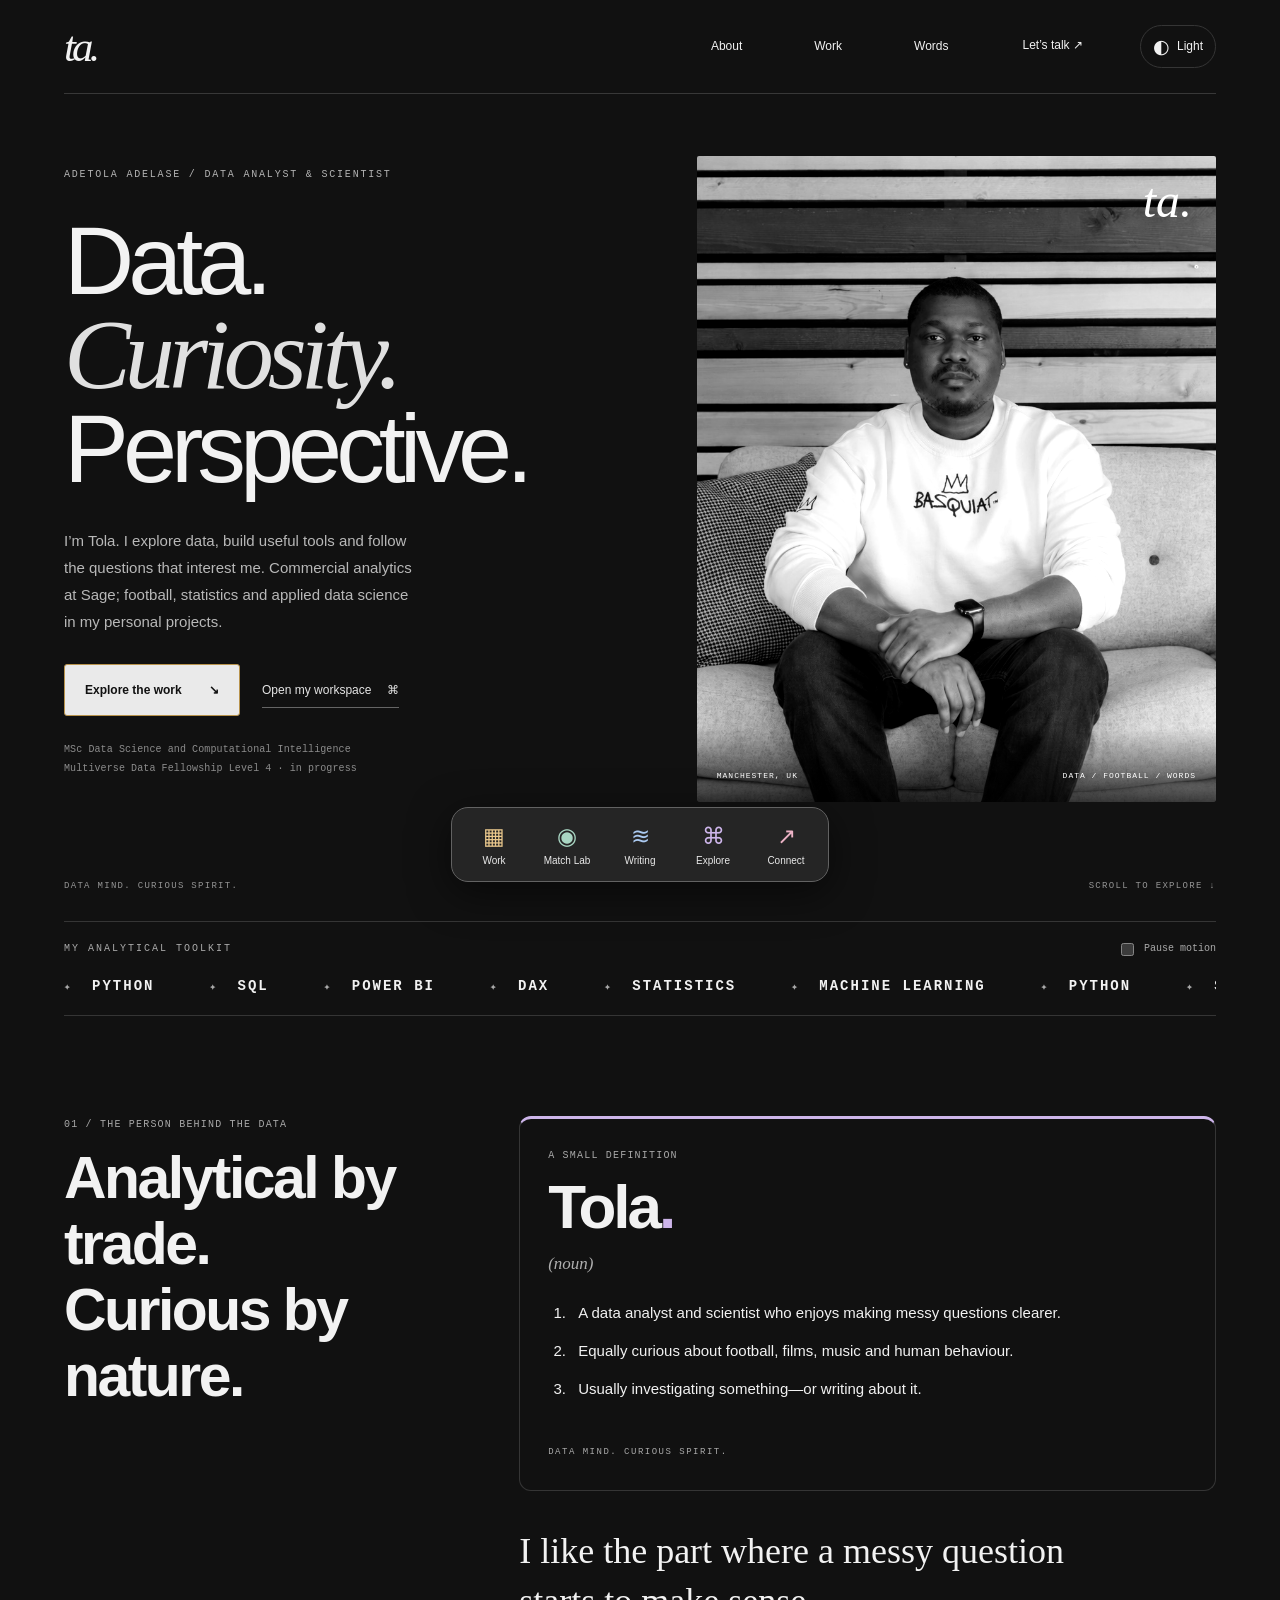
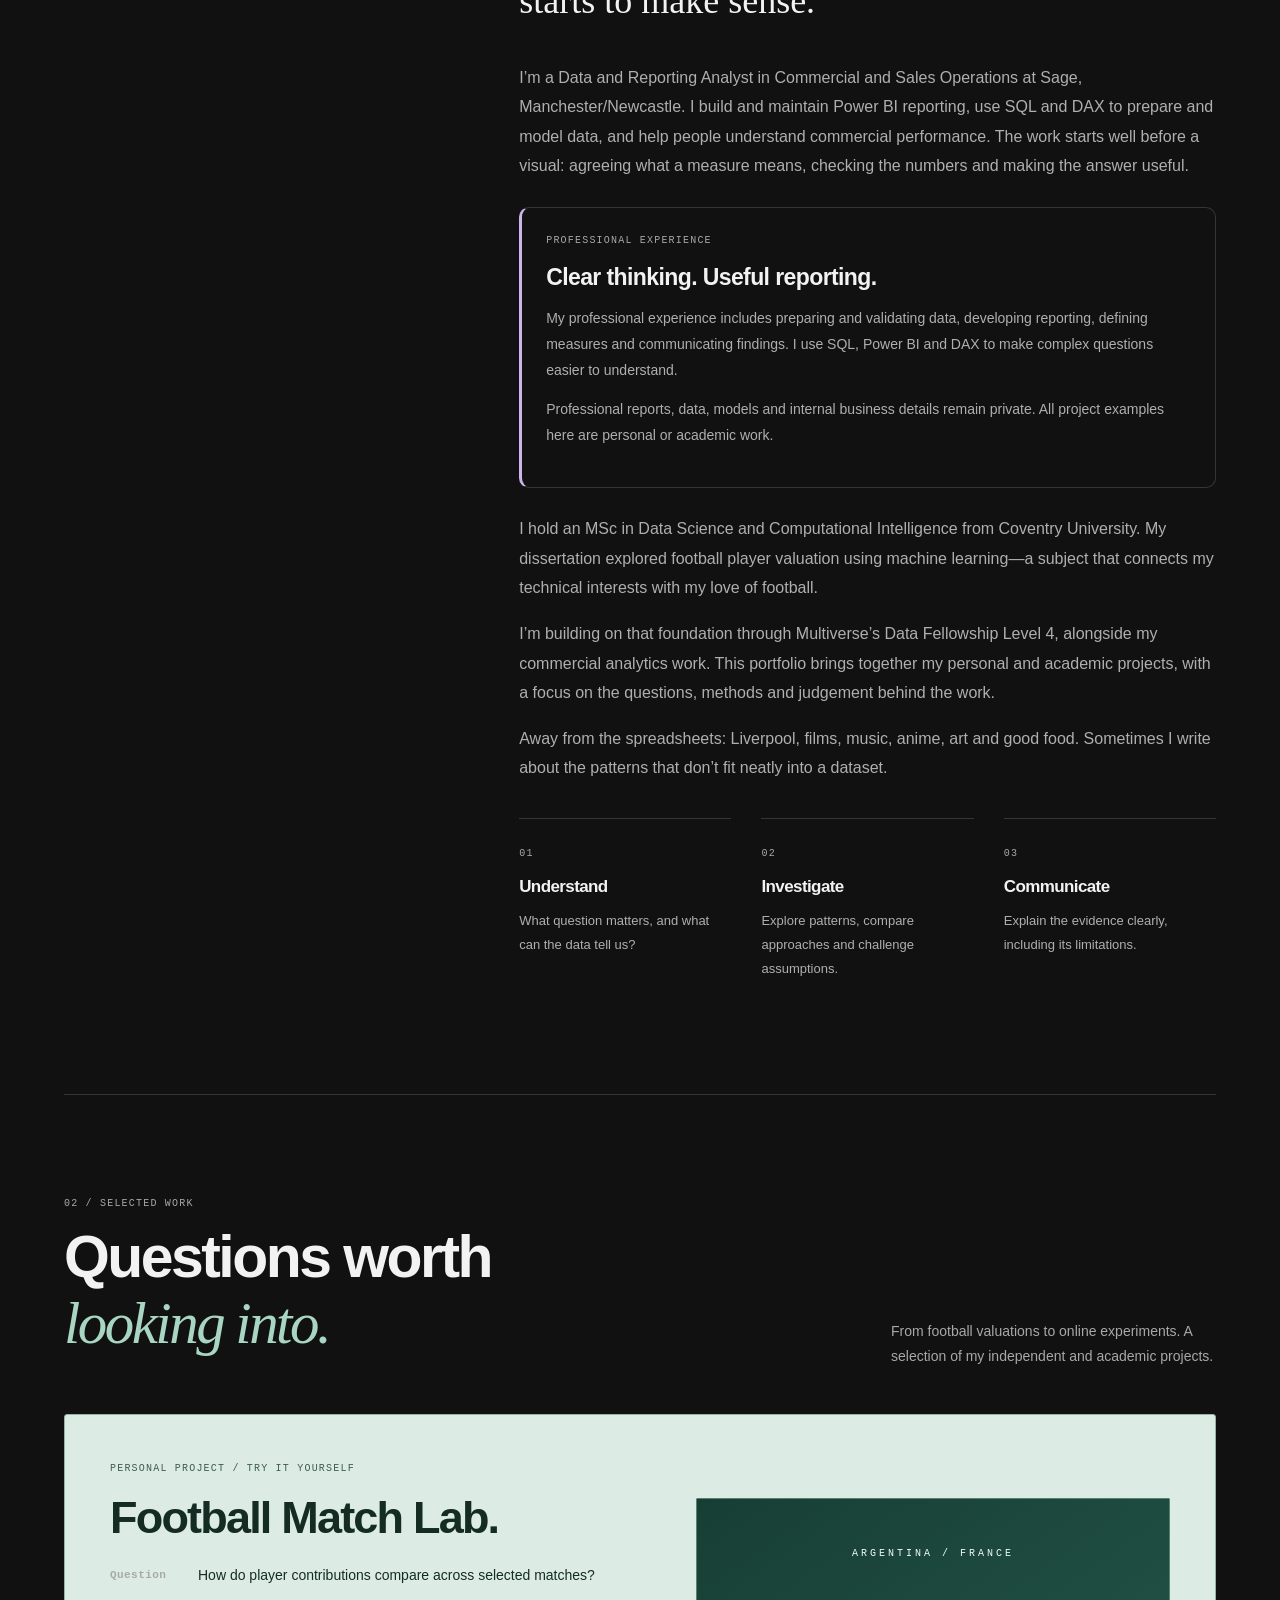
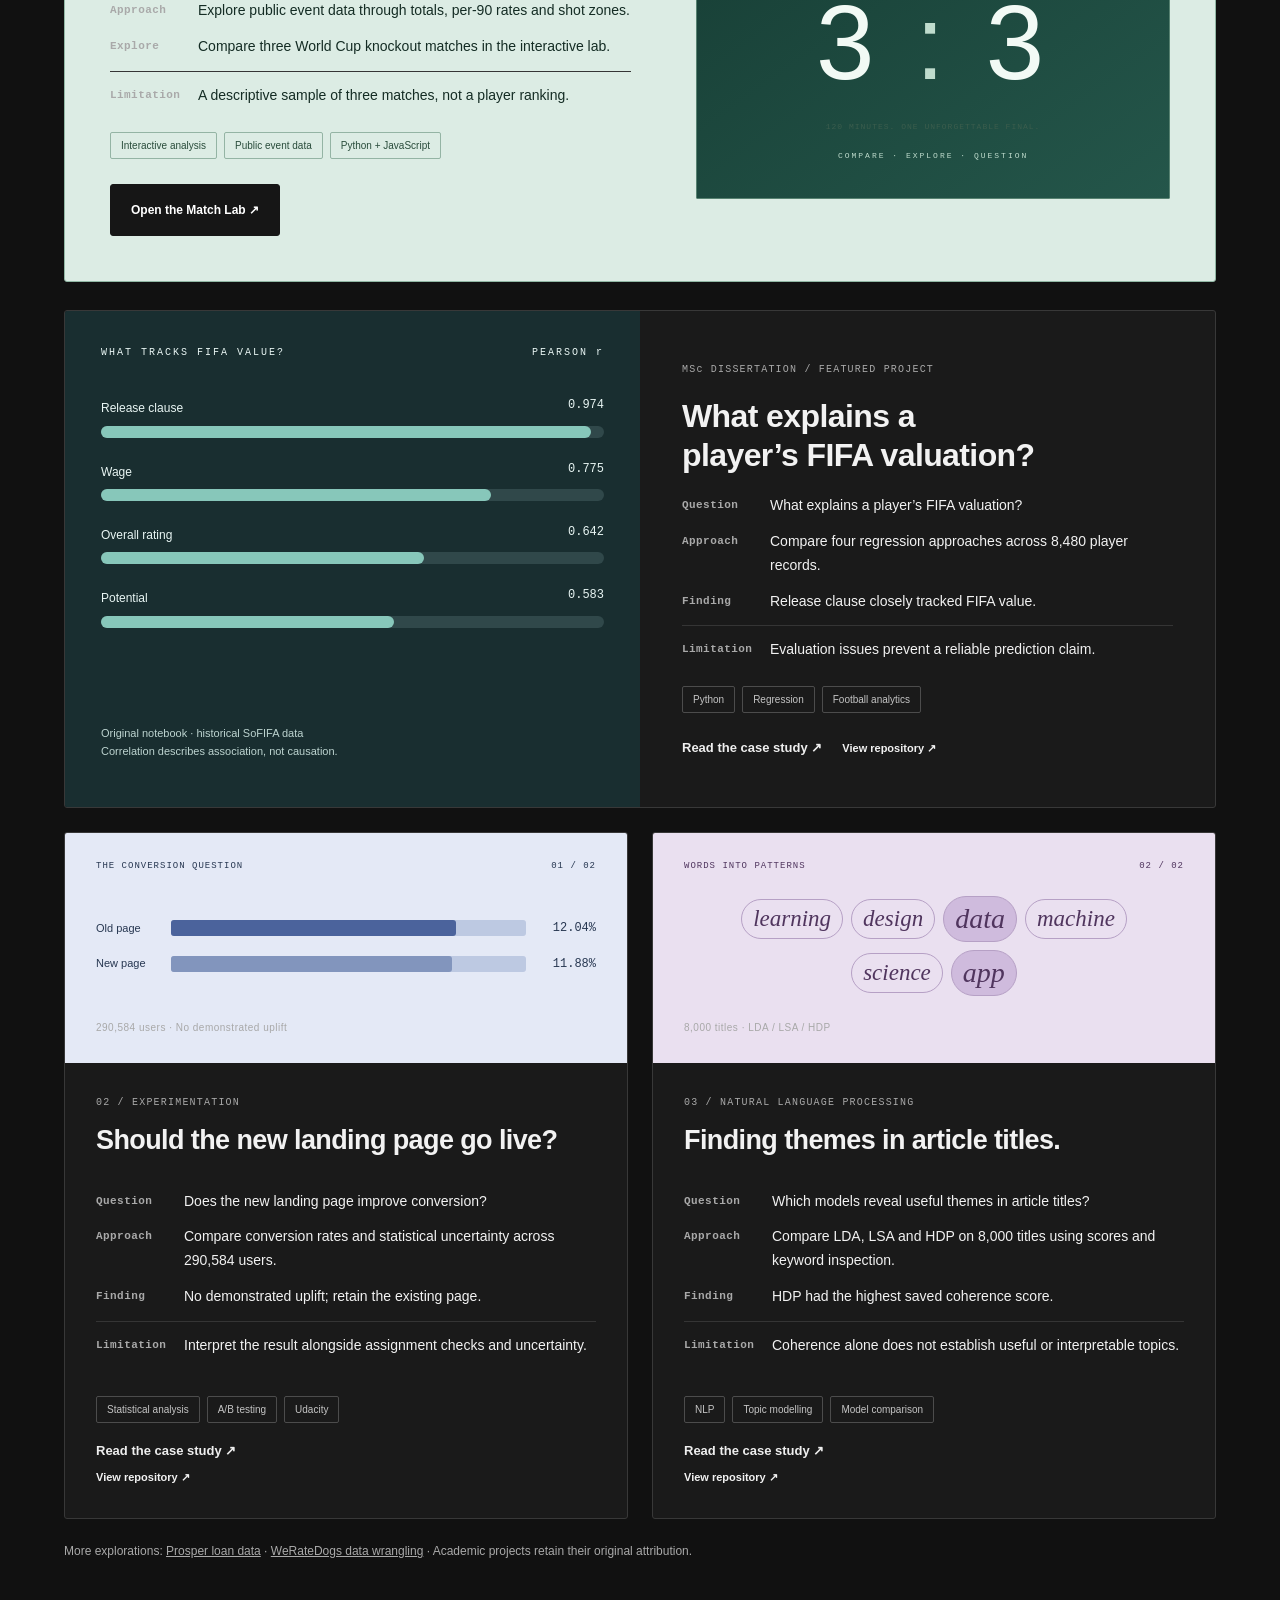
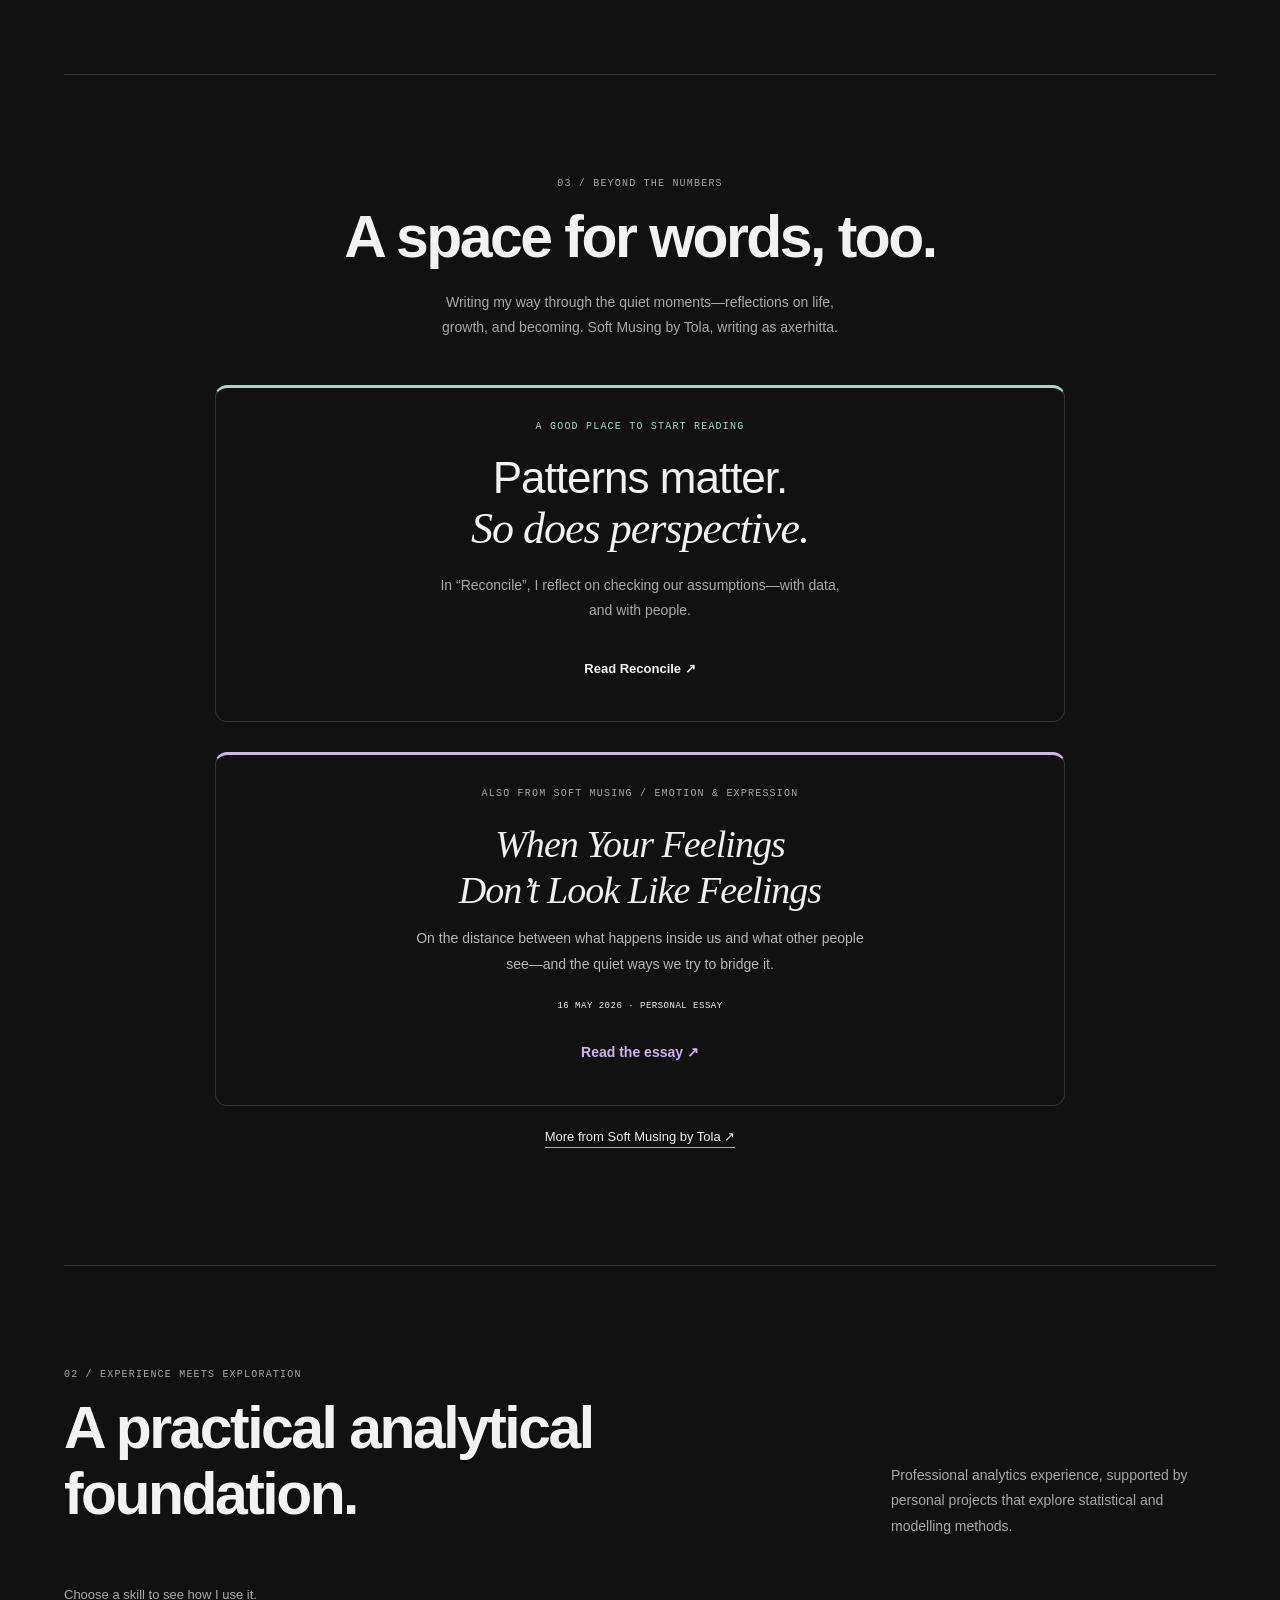
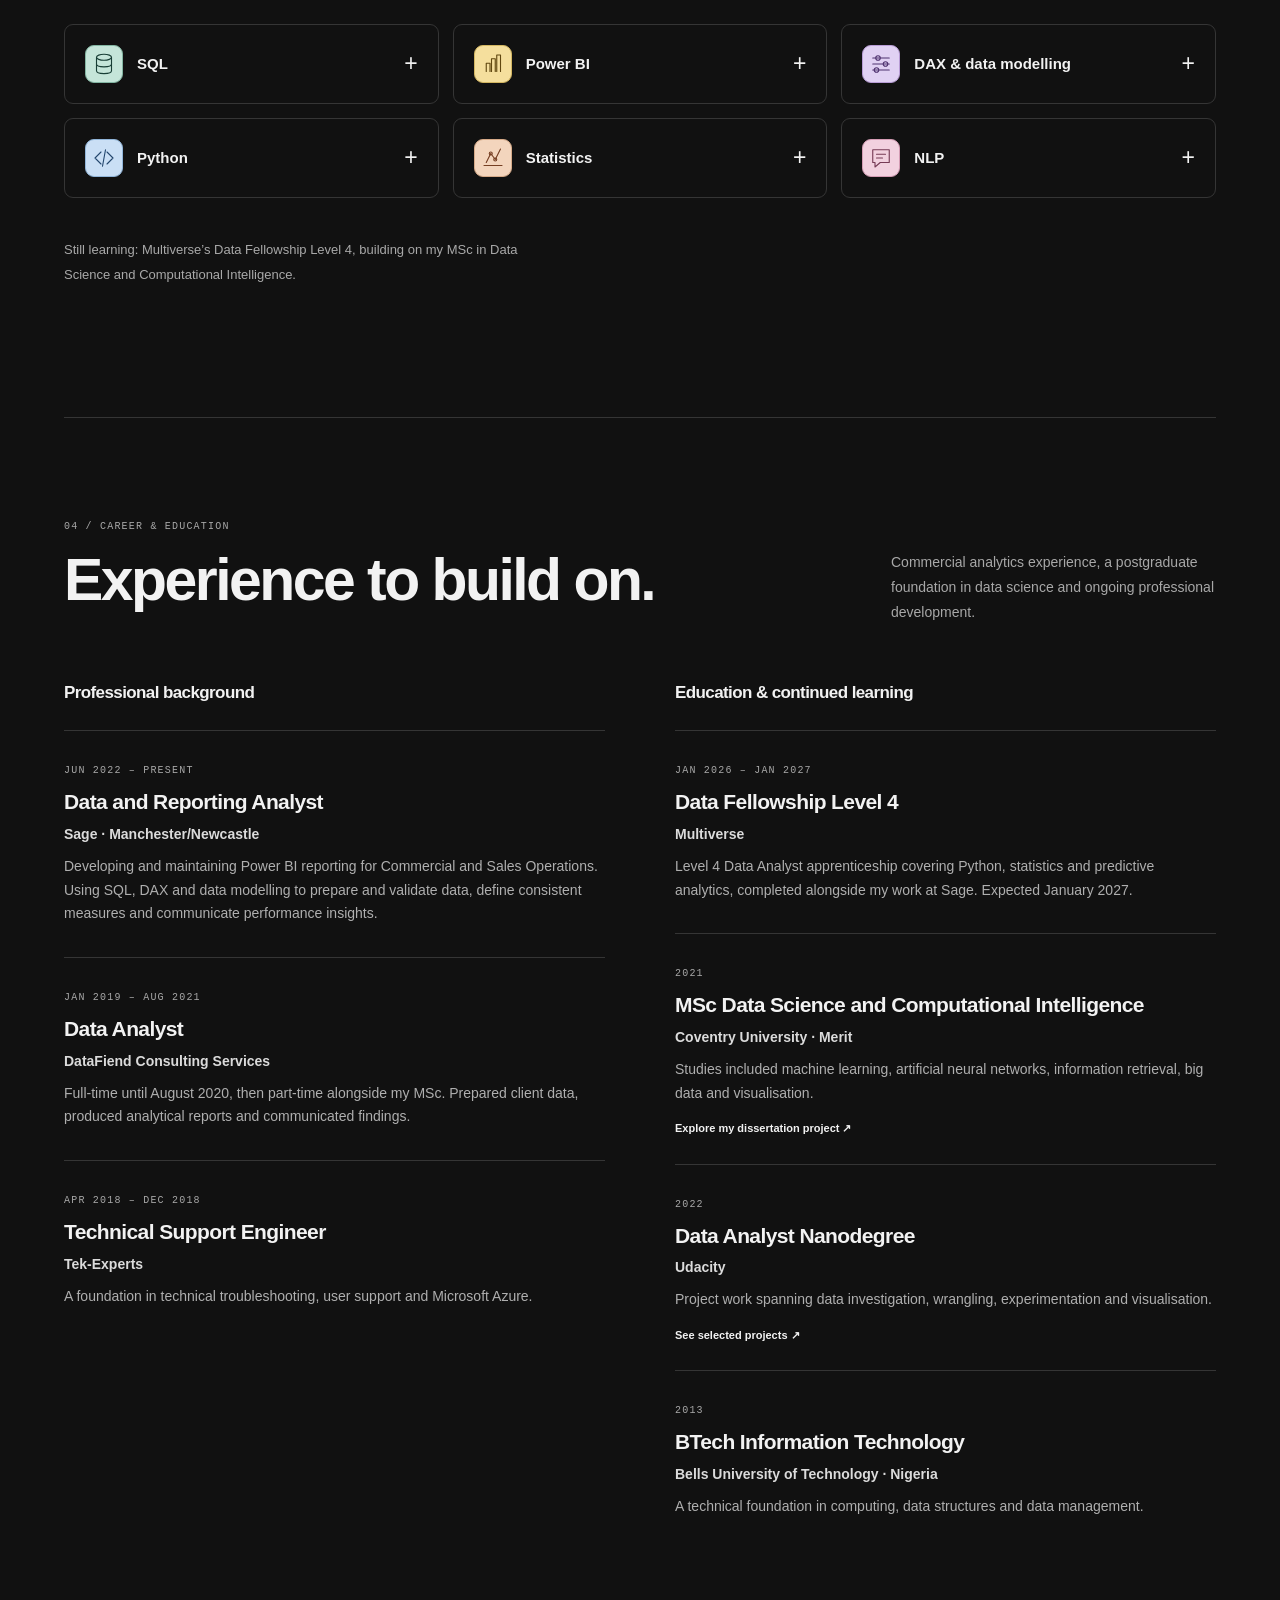
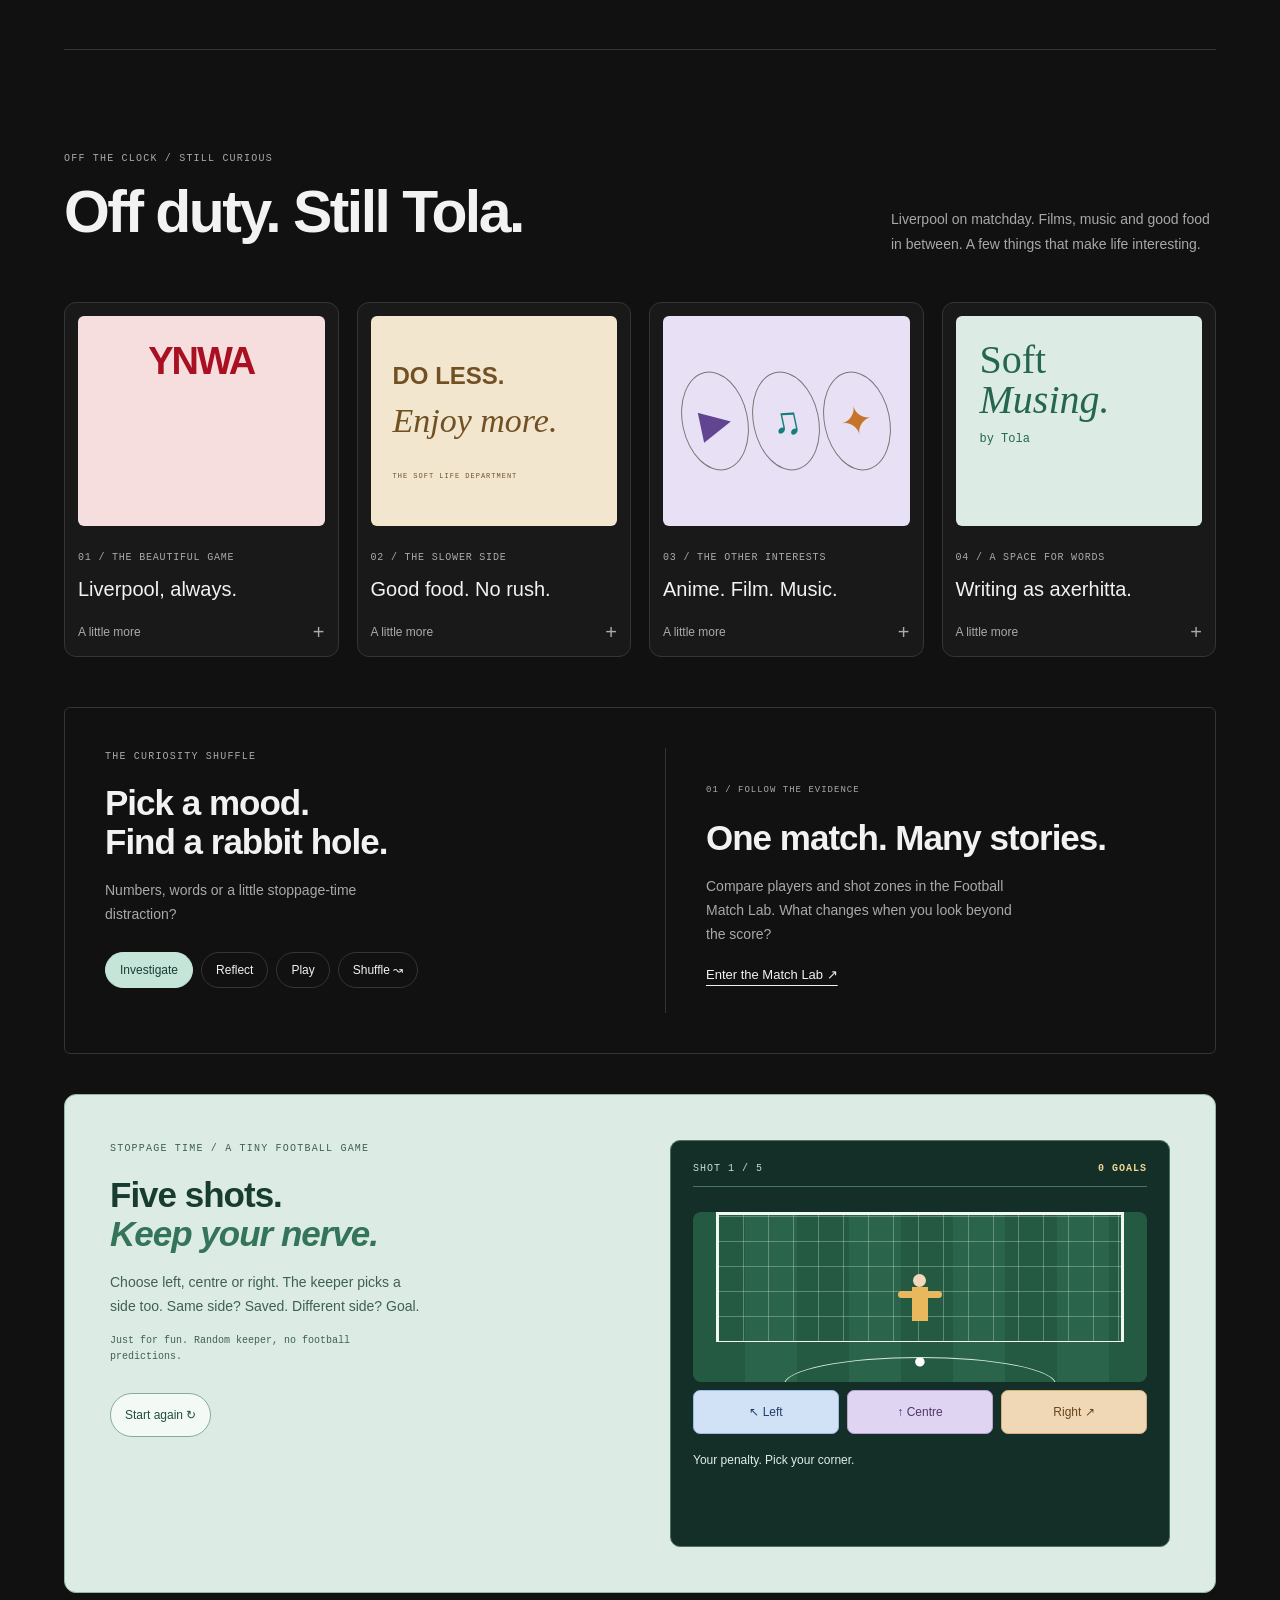
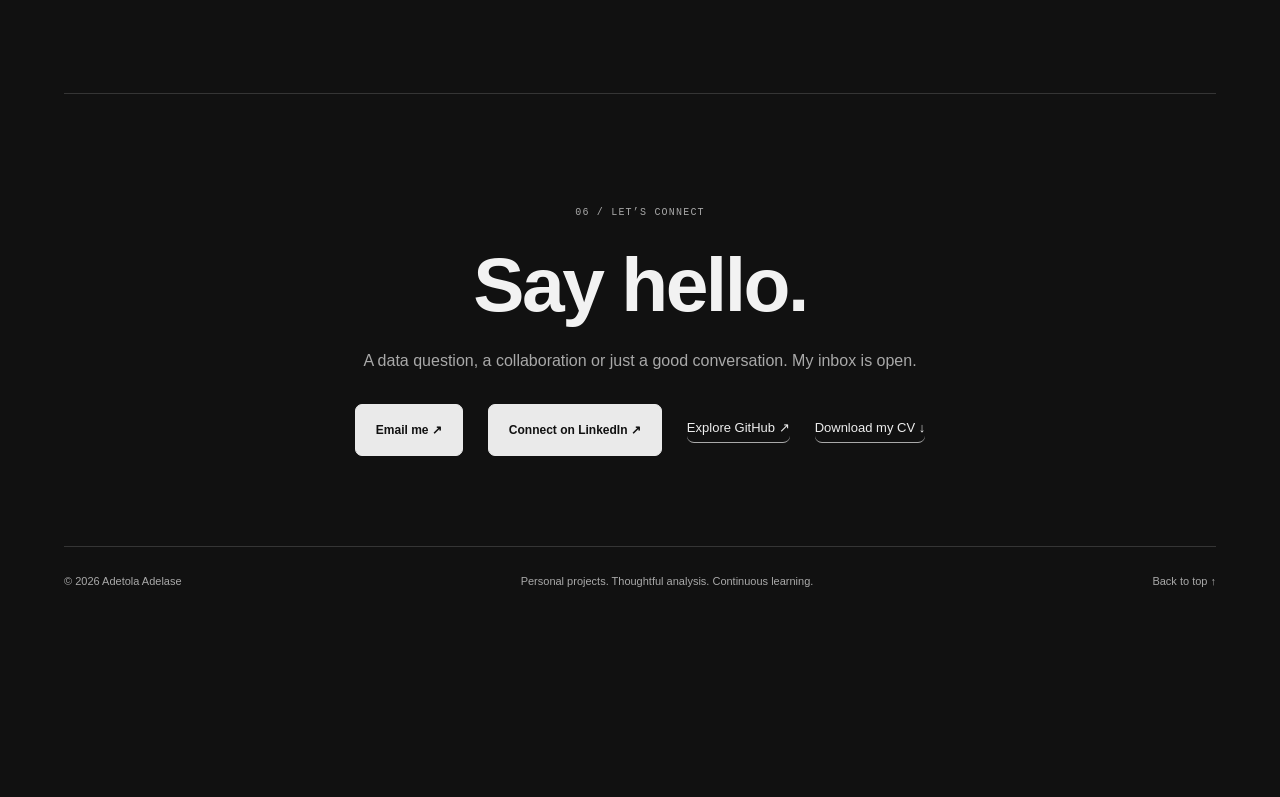
==== commit 46f0983f: "Align Sage role description with CV and LinkedIn" ====
--- a/index.html
+++ b/index.html
@@ -4,7 +4,7 @@
 <article class="project-card lab-spotlight" data-kind="football"><div class="lab-preview"><a aria-label="Open the Football Match Lab" class="lab-preview-image" href="football-match-lab.html"><img alt="Actual Match Lab view comparing Lionel Messi and Kylian Mbappé, with contribution bars and shot zones" decoding="async" height="664" loading="lazy" src="assets/previews/matchlab-totals.webp" width="868"/></a><div class="preview-caption"><span>CAPTURED FROM THE LIVE PROJECT</span><button data-open-lab-preview="" type="button">Preview tour ↗</button></div></div><div class="project-info"><span class="eyebrow">INTERACTIVE / PUBLIC EVENT DATA</span><h3>Football Match Lab.</h3><dl class="project-evidence"><div><dt>Question</dt><dd>How do player contributions compare across selected matches?</dd></div><div><dt>Approach</dt><dd>Explore public event data through totals, per-90 rates and shot zones.</dd></div><div><dt>Explore</dt><dd>Compare three World Cup knockout matches in the interactive lab.</dd></div><div><dt>Limitation</dt><dd>A descriptive sample of three matches, not a player ranking.</dd></div></dl><div class="project-actions"><a href="football-match-lab.html">Open the lab ↗</a><a href="https://github.com/Tola-adelase/Tola-adelase.github.io" rel="noopener noreferrer" target="_blank">Code ↗</a></div></div></article>
 <article class="project-card" data-kind="football"><a aria-label="Read FIFA valuation case study" class="project-art valuation-art" href="football-case-study.html"><span>WHAT TRACKS FIFA VALUE?</span><div class="mini-bars"><i style="--bar:97%"></i><i style="--bar:77%"></i><i style="--bar:64%"></i><i style="--bar:58%"></i></div><small>8,480 PLAYERS / FOUR REGRESSION APPROACHES</small><b>↗</b></a><div class="project-info"><span class="eyebrow">MSc DISSERTATION / REGRESSION</span><h3>What explains a FIFA valuation?</h3><dl class="project-evidence"><div><dt>Question</dt><dd>What explains a player’s FIFA valuation?</dd></div><div><dt>Approach</dt><dd>Compare four regression approaches across 8,480 player records.</dd></div><div><dt>Finding</dt><dd>Release clause closely tracked FIFA value.</dd></div><div><dt>Limitation</dt><dd>Evaluation issues prevent a reliable prediction claim.</dd></div></dl><div class="project-actions"><a href="football-case-study.html">Read the case study ↗</a><a href="https://github.com/Tola-adelase/predicting-market-value-of-football-players-using-machine-learning-algorithm" rel="noopener noreferrer" target="_blank">Code ↗</a></div></div></article>
 <article class="project-card" data-kind="statistics"><a aria-label="Read landing-page experiment case study" class="project-art experiment-art" href="ab-testing-case-study.html"><span>THE CONVERSION QUESTION</span><div><strong>12.04<small>%</small></strong><span>OLD PAGE</span></div><div><strong>11.88<small>%</small></strong><span>NEW PAGE</span></div><small>290,584 USERS / NO DEMONSTRATED UPLIFT</small><b>↗</b></a><div class="project-info"><span class="eyebrow">EXPERIMENTATION / STATISTICAL TESTING</span><h3>Should the new page go live?</h3><dl class="project-evidence"><div><dt>Question</dt><dd>Does the new landing page improve conversion?</dd></div><div><dt>Approach</dt><dd>Compare conversion rates and statistical uncertainty across 290,584 users.</dd></div><div><dt>Finding</dt><dd>No demonstrated uplift; retain the existing page.</dd></div><div><dt>Limitation</dt><dd>Interpret the result alongside assignment checks and uncertainty.</dd></div></dl><div class="project-actions"><a href="ab-testing-case-study.html">Read the case study ↗</a><a href="https://github.com/Tola-adelase/Analyze_ab_test_results-showcase-udacityproject" rel="noopener noreferrer" target="_blank">Code ↗</a></div></div></article>
-<article class="project-card" data-kind="nlp"><a aria-label="Read topic modelling case study" class="project-art nlp-art" href="topic-modelling-case-study.html"><span>WORDS INTO PATTERNS</span><div><i>learning</i><i>design</i><i>data</i><i>science</i><i>machine</i></div><small>8,000 TITLES / LDA · LSA · HDP</small><b>↗</b></a><div class="project-info"><span class="eyebrow">NATURAL LANGUAGE PROCESSING</span><h3>Finding themes in article titles.</h3><dl class="project-evidence"><div><dt>Question</dt><dd>Which models reveal useful themes in article titles?</dd></div><div><dt>Approach</dt><dd>Compare LDA, LSA and HDP on 8,000 titles using scores and keyword inspection.</dd></div><div><dt>Finding</dt><dd>HDP had the highest saved coherence score.</dd></div><div><dt>Limitation</dt><dd>Coherence alone does not establish useful or interpretable topics.</dd></div></dl><div class="project-actions"><a href="topic-modelling-case-study.html">Read the case study ↗</a><a href="https://github.com/Tola-adelase/topic-modelling" rel="noopener noreferrer" target="_blank">Code ↗</a></div></div></article></div><p class="panel-note" id="project-count" role="status">4 projects to explore.</p><a class="inline-link" href="https://github.com/Tola-adelase" rel="noopener noreferrer" target="_blank">More notebooks and repositories on GitHub ↗</a></div><div class="window-panel" hidden="" id="panel-words"><section id="writing"><div class="sectionhead"><div><div class="eyebrow">05 / Beyond the numbers</div><h2>A space for words, too.</h2></div><p>Writing my way through the quiet moments—reflections on life, growth, and becoming. Soft Musing by Tola, writing as axerhitta.</p></div><div class="featured-writing"><span class="eyebrow">A GOOD PLACE TO START READING</span><h3>Patterns matter.<br/><em>So does perspective.</em></h3><p>In “Reconcile”, I reflect on checking our assumptions—with data, and with people.</p><a href="https://axerhitta.substack.com/p/reconcile" rel="noopener noreferrer" target="_blank">Read Reconcile ↗</a></div><div class="essay-grid"><a class="essay" href="https://axerhitta.substack.com/p/when-your-feelings-dont-look-like" rel="noopener noreferrer" target="_blank"><span class="num">ALSO FROM SOFT MUSING / EMOTION &amp; EXPRESSION</span><h3>When Your Feelings Don’t Look Like Feelings</h3><p>On the distance between what happens inside us and what other people see—and the quiet ways we try to bridge it.</p><span class="essay-meta">16 MAY 2026 · PERSONAL ESSAY</span><span class="essay-read">Read the essay ↗</span></a></div><p><a class="textlink" href="https://axerhitta.substack.com/" rel="noopener noreferrer" target="_blank">More from Soft Musing by Tola ↗</a></p></section></div><div class="window-panel" hidden="" id="panel-about"><section class="about" id="about"><div><div class="eyebrow">03 / The person behind the data</div><h2>Analytical by trade.<br/>Curious by nature.</h2></div><div><div class="tola-definition"><span class="eyebrow">A SMALL DEFINITION</span><h3>Tola<span>.</span></h3><p class="definition-type">(noun)</p><ol><li>A data analyst and scientist who enjoys making messy questions clearer.</li><li>Equally curious about football, films, music and human behaviour.</li><li>Usually investigating something—or writing about it.</li></ol><span class="definition-foot">DATA MIND. CURIOUS SPIRIT.</span></div><p class="lead">I like the part where a messy question starts to make sense.</p><p>I’m a Data and Reporting Analyst in Commercial and Sales Operations at Sage, Manchester/Newcastle. I build and maintain Power BI reporting, use SQL and DAX to prepare and model data, and help people understand commercial performance. The work starts well before a visual: agreeing what a measure means, checking the numbers and making the answer useful.</p><aside class="professional-note"><span class="eyebrow">PROFESSIONAL EXPERIENCE</span><h3>Clear thinking. Useful reporting.</h3><p>My professional experience includes preparing and validating data, developing reporting, defining measures and communicating findings. I use SQL, Power BI and DAX to make complex questions easier to understand.</p><p class="project-caveat">Professional reports, data, models and internal business details remain private. All project examples here are personal or academic work.</p></aside><p>I hold an MSc in Data Science and Computational Intelligence from Coventry University. My dissertation explored football player valuation using machine learning—a subject that connects my technical interests with my love of football.</p><p>I’m building on that foundation through Multiverse’s Data Fellowship Level 4, alongside my commercial analytics work. This portfolio brings together my personal and academic projects, with a focus on the questions, methods and judgement behind the work.</p><p>Away from the spreadsheets: Liverpool, films, music, anime, art and good food. Sometimes I write about the patterns that don’t fit neatly into a dataset.</p><div class="steps"><div class="step"><span class="num">01</span><h3>Understand</h3><p>What question matters, and what can the data tell us?</p></div><div class="step"><span class="num">02</span><h3>Investigate</h3><p>Explore patterns, compare approaches and challenge assumptions.</p></div><div class="step"><span class="num">03</span><h3>Communicate</h3><p>Explain the evidence clearly, including its limitations.</p></div></div></div></section><section id="skills"><div class="sectionhead"><div><div class="eyebrow">02 / Experience meets exploration</div><h2>A practical analytical foundation.</h2></div><p>Professional analytics experience, supported by personal projects that explore statistical and modelling methods.</p></div><div class="skill-explorer"><p class="skill-instruction">Choose a skill to see how I use it.</p><div class="skill-evidence-grid"><details class="skill-evidence"><summary><svg class="skill-illustration" viewBox="0 0 32 32" fill="none" stroke="currentColor" stroke-width="1.5" stroke-linecap="round" stroke-linejoin="round" aria-hidden="true"><ellipse cx="16" cy="7" rx="10" ry="4"/><path d="M6 7v18c0 5 20 5 20 0V7M6 16c0 5 20 5 20 0"/></svg><span>SQL</span><span class="skill-plus" aria-hidden="true">+</span></summary><div class="skill-evidence-body"><h3>Prepare the data before telling the story.</h3><p>I use SQL in my professional analytics work to prepare and validate data for reporting.</p><a href="mailto:tola.adelase@gmail.com">Ask about my experience ↗</a></div></details><details class="skill-evidence"><summary><svg class="skill-illustration" viewBox="0 0 32 32" fill="none" stroke="currentColor" stroke-width="1.5" stroke-linecap="round" stroke-linejoin="round" aria-hidden="true"><path d="M7 26V15h5v11M14 26V9h5v17M21 26V4h5v22"/></svg><span>Power BI</span><span class="skill-plus" aria-hidden="true">+</span></summary><div class="skill-evidence-body"><h3>Make performance easier to understand.</h3><p>At Sage, I build and maintain Power BI reporting for Commercial and Sales Operations. This work is confidential; reports and underlying data aren’t displayed here.</p><a href="#about">Read about my professional work ↗</a></div></details><details class="skill-evidence"><summary><svg class="skill-illustration" viewBox="0 0 32 32" fill="none" stroke="currentColor" stroke-width="1.5" stroke-linecap="round" stroke-linejoin="round" aria-hidden="true"><path d="M5 8h22M5 16h22M5 24h22"/><circle cx="12" cy="8" r="3"/><circle cx="22" cy="16" r="3"/><circle cx="10" cy="24" r="3"/></svg><span>DAX & data modelling</span><span class="skill-plus" aria-hidden="true">+</span></summary><div class="skill-evidence-body"><h3>Give measures a consistent meaning.</h3><p>My professional work includes DAX measures, data modelling and validation so reporting answers the intended question. Sage models and calculations remain private.</p><a href="#about">Explore my background ↗</a></div></details><details class="skill-evidence"><summary><svg class="skill-illustration" viewBox="0 0 32 32" fill="none" stroke="currentColor" stroke-width="1.5" stroke-linecap="round" stroke-linejoin="round" aria-hidden="true"><path d="m12 8-8 8 8 8m8-16 8 8-8 8M18 5l-4 22"/></svg><span>Python</span><span class="skill-plus" aria-hidden="true">+</span></summary><div class="skill-evidence-body"><h3>From raw records to an investigation.</h3><p>My football valuation project brings together web scraping, cleaning, exploration and regression. The case study also explains the limits of its saved evaluation results.</p><a href="football-case-study.html">Explore the football case study ↗</a></div></details><details class="skill-evidence"><summary><svg class="skill-illustration" viewBox="0 0 32 32" fill="none" stroke="currentColor" stroke-width="1.5" stroke-linecap="round" stroke-linejoin="round" aria-hidden="true"><path d="M4 26h24M7 22l6-12 6 8 7-14"/><circle cx="13" cy="10" r="2"/><circle cx="19" cy="18" r="2"/></svg><span>Statistics</span><span class="skill-plus" aria-hidden="true">+</span></summary><div class="skill-evidence-body"><h3>Turn an experiment into a decision.</h3><p>In a landing-page experiment with 290,584 analysed users, I compared conversion rates and uncertainty. The evidence did not demonstrate an uplift from the new page.</p><a href="ab-testing-case-study.html">Read the experiment ↗</a></div></details><details class="skill-evidence"><summary><svg class="skill-illustration" viewBox="0 0 32 32" fill="none" stroke="currentColor" stroke-width="1.5" stroke-linecap="round" stroke-linejoin="round" aria-hidden="true"><path d="M5 5h22v17H15l-7 6v-6H5zM10 11h12M10 16h8"/></svg><span>NLP</span><span class="skill-plus" aria-hidden="true">+</span></summary><div class="skill-evidence-body"><h3>Look beyond the model score.</h3><p>I compared LDA, LSA and HDP on 8,000 article titles, using coherence scores and keyword inspection to assess the themes and limitations.</p><a href="topic-modelling-case-study.html">Explore the topic models ↗</a></div></details></div></div><p class="learning-footnote">Still learning: Multiverse’s Data Fellowship Level 4, building on my MSc in Data Science and Computational Intelligence.</p></section><section id="background"><div class="sectionhead"><div><div class="eyebrow">04 / Career &amp; education</div><h2>Experience to build on.</h2></div><p>Commercial analytics experience, a postgraduate foundation in data science and ongoing professional development.</p></div><div class="background-grid"><div><h3 class="column-label">Professional background</h3><article class="timeline-entry"><span class="num">JUN 2022 – PRESENT</span><h3>Data and Reporting Analyst</h3><p class="institution">Sage · Manchester/Newcastle</p><p>Developing and maintaining Power BI reporting for Commercial and Sales Operations. Using SQL, DAX and data modelling to prepare and validate data, define consistent measures and communicate performance insights.</p></article><article class="timeline-entry"><span class="num">JAN 2019 – AUG 2021</span><h3>Data Analyst</h3><p class="institution">DataFiend Consulting Services</p><p>Full-time until August 2020, then part-time alongside my MSc. Prepared client data, produced analytical reports and communicated findings.</p></article><article class="timeline-entry"><span class="num">APR 2018 – DEC 2018</span><h3>Technical Support Engineer</h3><p class="institution">Tek-Experts</p><p>A foundation in technical troubleshooting, user support and Microsoft Azure.</p></article></div><div><h3 class="column-label">Education &amp; continued learning</h3><article class="timeline-entry"><span class="num">JAN 2026 – JAN 2027</span><h3>Data Fellowship Level 4</h3><p class="institution">Multiverse</p><p>Level 4 Data Analyst apprenticeship covering Python, statistics and predictive analytics, completed alongside my work at Sage. Expected January 2027.</p></article><article class="timeline-entry"><span class="num">2021</span><h3>MSc Data Science and Computational Intelligence</h3><p class="institution">Coventry University · Merit</p><p>Studies included machine learning, artificial neural networks, information retrieval, big data and visualisation.</p><a class="projectlink" href="football-case-study.html">Explore my dissertation project ↗</a></article><article class="timeline-entry"><span class="num">2022</span><h3>Data Analyst Nanodegree</h3><p class="institution">Udacity</p><p>Project work spanning data investigation, wrangling, experimentation and visualisation.</p><a class="projectlink" href="#work">See selected projects ↗</a></article><article class="timeline-entry"><span class="num">2013</span><h3>BTech Information Technology</h3><p class="institution">Bells University of Technology · Nigeria</p><p>A technical foundation in computing, data structures and data management.</p></article></div></div></section><p class="profile-links"><a href="assets/Adetola-Adelase-Public-CV.pdf" rel="noopener noreferrer" target="_blank">View my public CV ↗</a><a href="https://www.linkedin.com/in/adetola-adelase/" rel="noopener noreferrer" target="_blank">Connect on LinkedIn ↗</a></p></div><div class="window-panel" hidden="" id="panel-play"><div class="panel-heading"><span class="eyebrow">04 / OFF DUTY</span><h2>Still curious.<br/><em>Just off the clock.</em></h2><p>Liverpool on matchday. Films, music and good food in between.</p></div><div class="personal-grid">
+<article class="project-card" data-kind="nlp"><a aria-label="Read topic modelling case study" class="project-art nlp-art" href="topic-modelling-case-study.html"><span>WORDS INTO PATTERNS</span><div><i>learning</i><i>design</i><i>data</i><i>science</i><i>machine</i></div><small>8,000 TITLES / LDA · LSA · HDP</small><b>↗</b></a><div class="project-info"><span class="eyebrow">NATURAL LANGUAGE PROCESSING</span><h3>Finding themes in article titles.</h3><dl class="project-evidence"><div><dt>Question</dt><dd>Which models reveal useful themes in article titles?</dd></div><div><dt>Approach</dt><dd>Compare LDA, LSA and HDP on 8,000 titles using scores and keyword inspection.</dd></div><div><dt>Finding</dt><dd>HDP had the highest saved coherence score.</dd></div><div><dt>Limitation</dt><dd>Coherence alone does not establish useful or interpretable topics.</dd></div></dl><div class="project-actions"><a href="topic-modelling-case-study.html">Read the case study ↗</a><a href="https://github.com/Tola-adelase/topic-modelling" rel="noopener noreferrer" target="_blank">Code ↗</a></div></div></article></div><p class="panel-note" id="project-count" role="status">4 projects to explore.</p><a class="inline-link" href="https://github.com/Tola-adelase" rel="noopener noreferrer" target="_blank">More notebooks and repositories on GitHub ↗</a></div><div class="window-panel" hidden="" id="panel-words"><section id="writing"><div class="sectionhead"><div><div class="eyebrow">05 / Beyond the numbers</div><h2>A space for words, too.</h2></div><p>Writing my way through the quiet moments—reflections on life, growth, and becoming. Soft Musing by Tola, writing as axerhitta.</p></div><div class="featured-writing"><span class="eyebrow">A GOOD PLACE TO START READING</span><h3>Patterns matter.<br/><em>So does perspective.</em></h3><p>In “Reconcile”, I reflect on checking our assumptions—with data, and with people.</p><a href="https://axerhitta.substack.com/p/reconcile" rel="noopener noreferrer" target="_blank">Read Reconcile ↗</a></div><div class="essay-grid"><a class="essay" href="https://axerhitta.substack.com/p/when-your-feelings-dont-look-like" rel="noopener noreferrer" target="_blank"><span class="num">ALSO FROM SOFT MUSING / EMOTION &amp; EXPRESSION</span><h3>When Your Feelings Don’t Look Like Feelings</h3><p>On the distance between what happens inside us and what other people see—and the quiet ways we try to bridge it.</p><span class="essay-meta">16 MAY 2026 · PERSONAL ESSAY</span><span class="essay-read">Read the essay ↗</span></a></div><p><a class="textlink" href="https://axerhitta.substack.com/" rel="noopener noreferrer" target="_blank">More from Soft Musing by Tola ↗</a></p></section></div><div class="window-panel" hidden="" id="panel-about"><section class="about" id="about"><div><div class="eyebrow">03 / The person behind the data</div><h2>Analytical by trade.<br/>Curious by nature.</h2></div><div><div class="tola-definition"><span class="eyebrow">A SMALL DEFINITION</span><h3>Tola<span>.</span></h3><p class="definition-type">(noun)</p><ol><li>A data analyst and scientist who enjoys making messy questions clearer.</li><li>Equally curious about football, films, music and human behaviour.</li><li>Usually investigating something—or writing about it.</li></ol><span class="definition-foot">DATA MIND. CURIOUS SPIRIT.</span></div><p class="lead">I like the part where a messy question starts to make sense.</p><p>I’m a Data and Reporting Analyst at Sage in Manchester, working in UKIA (UK, Ireland and Africa) Sales Operations, Reporting &amp; Analytics. I own subscription and recurring-revenue reporting in Power BI, using Snowflake SQL, Power Query and DAX, and I use Python for modelling and data quality. The work starts well before a visual: agreeing what a measure means, checking the numbers and making the answer useful.</p><aside class="professional-note"><span class="eyebrow">PROFESSIONAL EXPERIENCE</span><h3>Clear thinking. Useful reporting.</h3><p>My professional experience includes preparing and validating data, developing reporting, defining measures and communicating findings. I use Snowflake SQL, Power BI, DAX and Python to make complex questions easier to understand.</p><p class="project-caveat">Professional reports, data, models and internal business details remain private. All project examples here are personal or academic work.</p></aside><p>I hold an MSc in Data Science and Computational Intelligence from Coventry University. My dissertation explored football player valuation using machine learning—a subject that connects my technical interests with my love of football.</p><p>I’m building on that foundation through Multiverse’s Data Fellowship Level 4, alongside my commercial analytics work. This portfolio brings together my personal and academic projects, with a focus on the questions, methods and judgement behind the work.</p><p>Away from the spreadsheets: Liverpool, films, music, anime, art and good food. Sometimes I write about the patterns that don’t fit neatly into a dataset.</p><div class="steps"><div class="step"><span class="num">01</span><h3>Understand</h3><p>What question matters, and what can the data tell us?</p></div><div class="step"><span class="num">02</span><h3>Investigate</h3><p>Explore patterns, compare approaches and challenge assumptions.</p></div><div class="step"><span class="num">03</span><h3>Communicate</h3><p>Explain the evidence clearly, including its limitations.</p></div></div></div></section><section id="skills"><div class="sectionhead"><div><div class="eyebrow">02 / Experience meets exploration</div><h2>A practical analytical foundation.</h2></div><p>Professional analytics experience, supported by personal projects that explore statistical and modelling methods.</p></div><div class="skill-explorer"><p class="skill-instruction">Choose a skill to see how I use it.</p><div class="skill-evidence-grid"><details class="skill-evidence"><summary><svg class="skill-illustration" viewBox="0 0 32 32" fill="none" stroke="currentColor" stroke-width="1.5" stroke-linecap="round" stroke-linejoin="round" aria-hidden="true"><ellipse cx="16" cy="7" rx="10" ry="4"/><path d="M6 7v18c0 5 20 5 20 0V7M6 16c0 5 20 5 20 0"/></svg><span>SQL</span><span class="skill-plus" aria-hidden="true">+</span></summary><div class="skill-evidence-body"><h3>Prepare the data before telling the story.</h3><p>At Sage, I use Snowflake SQL to prepare, deduplicate and reconcile subscription data before it reaches a report.</p><a href="mailto:tola.adelase@gmail.com">Ask about my experience ↗</a></div></details><details class="skill-evidence"><summary><svg class="skill-illustration" viewBox="0 0 32 32" fill="none" stroke="currentColor" stroke-width="1.5" stroke-linecap="round" stroke-linejoin="round" aria-hidden="true"><path d="M7 26V15h5v11M14 26V9h5v17M21 26V4h5v22"/></svg><span>Power BI</span><span class="skill-plus" aria-hidden="true">+</span></summary><div class="skill-evidence-body"><h3>Make performance easier to understand.</h3><p>At Sage, I own subscription and recurring-revenue reporting in Power BI for UKIA sales, finance and commercial teams. This work is confidential; reports and underlying data aren’t displayed here.</p><a href="#about">Read about my professional work ↗</a></div></details><details class="skill-evidence"><summary><svg class="skill-illustration" viewBox="0 0 32 32" fill="none" stroke="currentColor" stroke-width="1.5" stroke-linecap="round" stroke-linejoin="round" aria-hidden="true"><path d="M5 8h22M5 16h22M5 24h22"/><circle cx="12" cy="8" r="3"/><circle cx="22" cy="16" r="3"/><circle cx="10" cy="24" r="3"/></svg><span>DAX & data modelling</span><span class="skill-plus" aria-hidden="true">+</span></summary><div class="skill-evidence-body"><h3>Give measures a consistent meaning.</h3><p>My professional work includes DAX measures, data modelling and validation so reporting answers the intended question. Sage models and calculations remain private.</p><a href="#about">Explore my background ↗</a></div></details><details class="skill-evidence"><summary><svg class="skill-illustration" viewBox="0 0 32 32" fill="none" stroke="currentColor" stroke-width="1.5" stroke-linecap="round" stroke-linejoin="round" aria-hidden="true"><path d="m12 8-8 8 8 8m8-16 8 8-8 8M18 5l-4 22"/></svg><span>Python</span><span class="skill-plus" aria-hidden="true">+</span></summary><div class="skill-evidence-body"><h3>From raw records to an investigation.</h3><p>At Sage, I built a Python duplicate-detection model whose account-quality flags are now used in Salesforce. My football valuation project brings together web scraping, cleaning, exploration and regression, and its case study explains the limits of the saved evaluation results.</p><a href="football-case-study.html">Explore the football case study ↗</a></div></details><details class="skill-evidence"><summary><svg class="skill-illustration" viewBox="0 0 32 32" fill="none" stroke="currentColor" stroke-width="1.5" stroke-linecap="round" stroke-linejoin="round" aria-hidden="true"><path d="M4 26h24M7 22l6-12 6 8 7-14"/><circle cx="13" cy="10" r="2"/><circle cx="19" cy="18" r="2"/></svg><span>Statistics</span><span class="skill-plus" aria-hidden="true">+</span></summary><div class="skill-evidence-body"><h3>Turn an experiment into a decision.</h3><p>In a landing-page experiment with 290,584 analysed users, I compared conversion rates and uncertainty. The evidence did not demonstrate an uplift from the new page.</p><a href="ab-testing-case-study.html">Read the experiment ↗</a></div></details><details class="skill-evidence"><summary><svg class="skill-illustration" viewBox="0 0 32 32" fill="none" stroke="currentColor" stroke-width="1.5" stroke-linecap="round" stroke-linejoin="round" aria-hidden="true"><path d="M5 5h22v17H15l-7 6v-6H5zM10 11h12M10 16h8"/></svg><span>NLP</span><span class="skill-plus" aria-hidden="true">+</span></summary><div class="skill-evidence-body"><h3>Look beyond the model score.</h3><p>I compared LDA, LSA and HDP on 8,000 article titles, using coherence scores and keyword inspection to assess the themes and limitations.</p><a href="topic-modelling-case-study.html">Explore the topic models ↗</a></div></details></div></div><p class="learning-footnote">Still learning: Multiverse’s Data Fellowship Level 4, building on my MSc in Data Science and Computational Intelligence.</p></section><section id="background"><div class="sectionhead"><div><div class="eyebrow">04 / Career &amp; education</div><h2>Experience to build on.</h2></div><p>Commercial analytics experience, a postgraduate foundation in data science and ongoing professional development.</p></div><div class="background-grid"><div><h3 class="column-label">Professional background</h3><article class="timeline-entry"><span class="num">JUN 2022 – PRESENT</span><h3>Data and Reporting Analyst</h3><p class="institution">Sage · Manchester</p><p>Own subscription and recurring-revenue reporting for UKIA sales, finance and commercial teams in Power BI, Snowflake SQL, Power Query and DAX. Built a Python duplicate-detection model whose account-quality flags are now used in Salesforce, and prototyped churn and sales-conversion models.</p></article><article class="timeline-entry"><span class="num">JAN 2019 – AUG 2021</span><h3>Data Analyst</h3><p class="institution">DataFiend Consulting Services</p><p>Full-time until August 2020, then part-time alongside my MSc. Prepared client data, produced analytical reports and communicated findings.</p></article><article class="timeline-entry"><span class="num">APR 2018 – DEC 2018</span><h3>Technical Support Engineer</h3><p class="institution">Tek-Experts</p><p>A foundation in technical troubleshooting, user support and Microsoft Azure.</p></article></div><div><h3 class="column-label">Education &amp; continued learning</h3><article class="timeline-entry"><span class="num">JAN 2026 – JAN 2027</span><h3>Data Fellowship Level 4</h3><p class="institution">Multiverse</p><p>Level 4 Data Analyst apprenticeship covering Python, statistics and predictive analytics, completed alongside my work at Sage. Expected January 2027.</p></article><article class="timeline-entry"><span class="num">2021</span><h3>MSc Data Science and Computational Intelligence</h3><p class="institution">Coventry University · Merit</p><p>Studies included machine learning, artificial neural networks, information retrieval, big data and visualisation.</p><a class="projectlink" href="football-case-study.html">Explore my dissertation project ↗</a></article><article class="timeline-entry"><span class="num">2022</span><h3>Data Analyst Nanodegree</h3><p class="institution">Udacity</p><p>Project work spanning data investigation, wrangling, experimentation and visualisation.</p><a class="projectlink" href="#work">See selected projects ↗</a></article><article class="timeline-entry"><span class="num">2013</span><h3>BTech Information Technology</h3><p class="institution">Bells University of Technology · Nigeria</p><p>A technical foundation in computing, data structures and data management.</p></article></div></div></section><p class="profile-links"><a href="assets/Adetola-Adelase-Public-CV.pdf" rel="noopener noreferrer" target="_blank">View my public CV ↗</a><a href="https://www.linkedin.com/in/adetola-adelase/" rel="noopener noreferrer" target="_blank">Connect on LinkedIn ↗</a></p></div><div class="window-panel" hidden="" id="panel-play"><div class="panel-heading"><span class="eyebrow">04 / OFF DUTY</span><h2>Still curious.<br/><em>Just off the clock.</em></h2><p>Liverpool on matchday. Films, music and good food in between.</p></div><div class="personal-grid">
 <details class="personal-card"><summary><span aria-hidden="true" class="personal-art football-art">YNWA<img class="lfc-crest" alt="" loading="lazy" width="82" height="106" src="https://a.espncdn.com/i/teamlogos/soccer/500/364.png"/></span><span class="personal-label">01 / THE BEAUTIFUL GAME</span><span class="personal-title">Liverpool, always.</span><span class="personal-prompt">A little more <i aria-hidden="true">+</i></span></summary><div class="personal-content"><p>A Liverpool fan with a love for the game—and the questions hiding behind the scoreline.</p><a href="football-match-lab.html">Explore my Match Lab ↗</a></div></details>
 <details class="personal-card"><summary><span aria-hidden="true" class="personal-art slow-art"><span>DO LESS.</span><em>Enjoy more.</em><small>THE SOFT LIFE DEPARTMENT</small></span><span class="personal-label">02 / THE SLOWER SIDE</span><span class="personal-title">Good food. No rush.</span><span class="personal-prompt">A little more <i aria-hidden="true">+</i></span></summary><div class="personal-content"><p>Nigerian food, something new to try around Manchester, and a day that doesn’t feel like a checklist. My kind of soft life leaves time to enjoy where I am.</p></div></details>
 <details class="personal-card"><summary><span aria-hidden="true" class="personal-art culture-art"><span>▶</span><span>♫</span><span>✦</span></span><span class="personal-label">03 / THE OTHER INTERESTS</span><span class="personal-title">Anime. Film. Music.</span><span class="personal-prompt">A little more <i aria-hidden="true">+</i></span></summary><div class="personal-content"><p><strong>Anime.</strong> Currently watching Black Clover. Some of my favourites include Fullmetal Alchemist: Brotherhood, Naruto, Bleach, Attack on Titan, Jujutsu Kaisen, Death Note, Hunter × Hunter and Vinland Saga.</p><p><strong>Film &amp; series.</strong> Always up for a strong storyline, great acting, drama, suspense and a bit of horror. Name a well-rated film or series and there’s a good chance I’ve seen it.</p><p><strong>Music.</strong> Afrobeats, amapiano, R&amp;B and hip-hop are usually in rotation. There’s a soundtrack for every mood.</p><a href="https://music.youtube.com/@axe_rhitta?si=SW0mDx3nrta-Mtki" rel="noopener noreferrer" target="_blank">Find me on YouTube Music ↗</a></div></details>
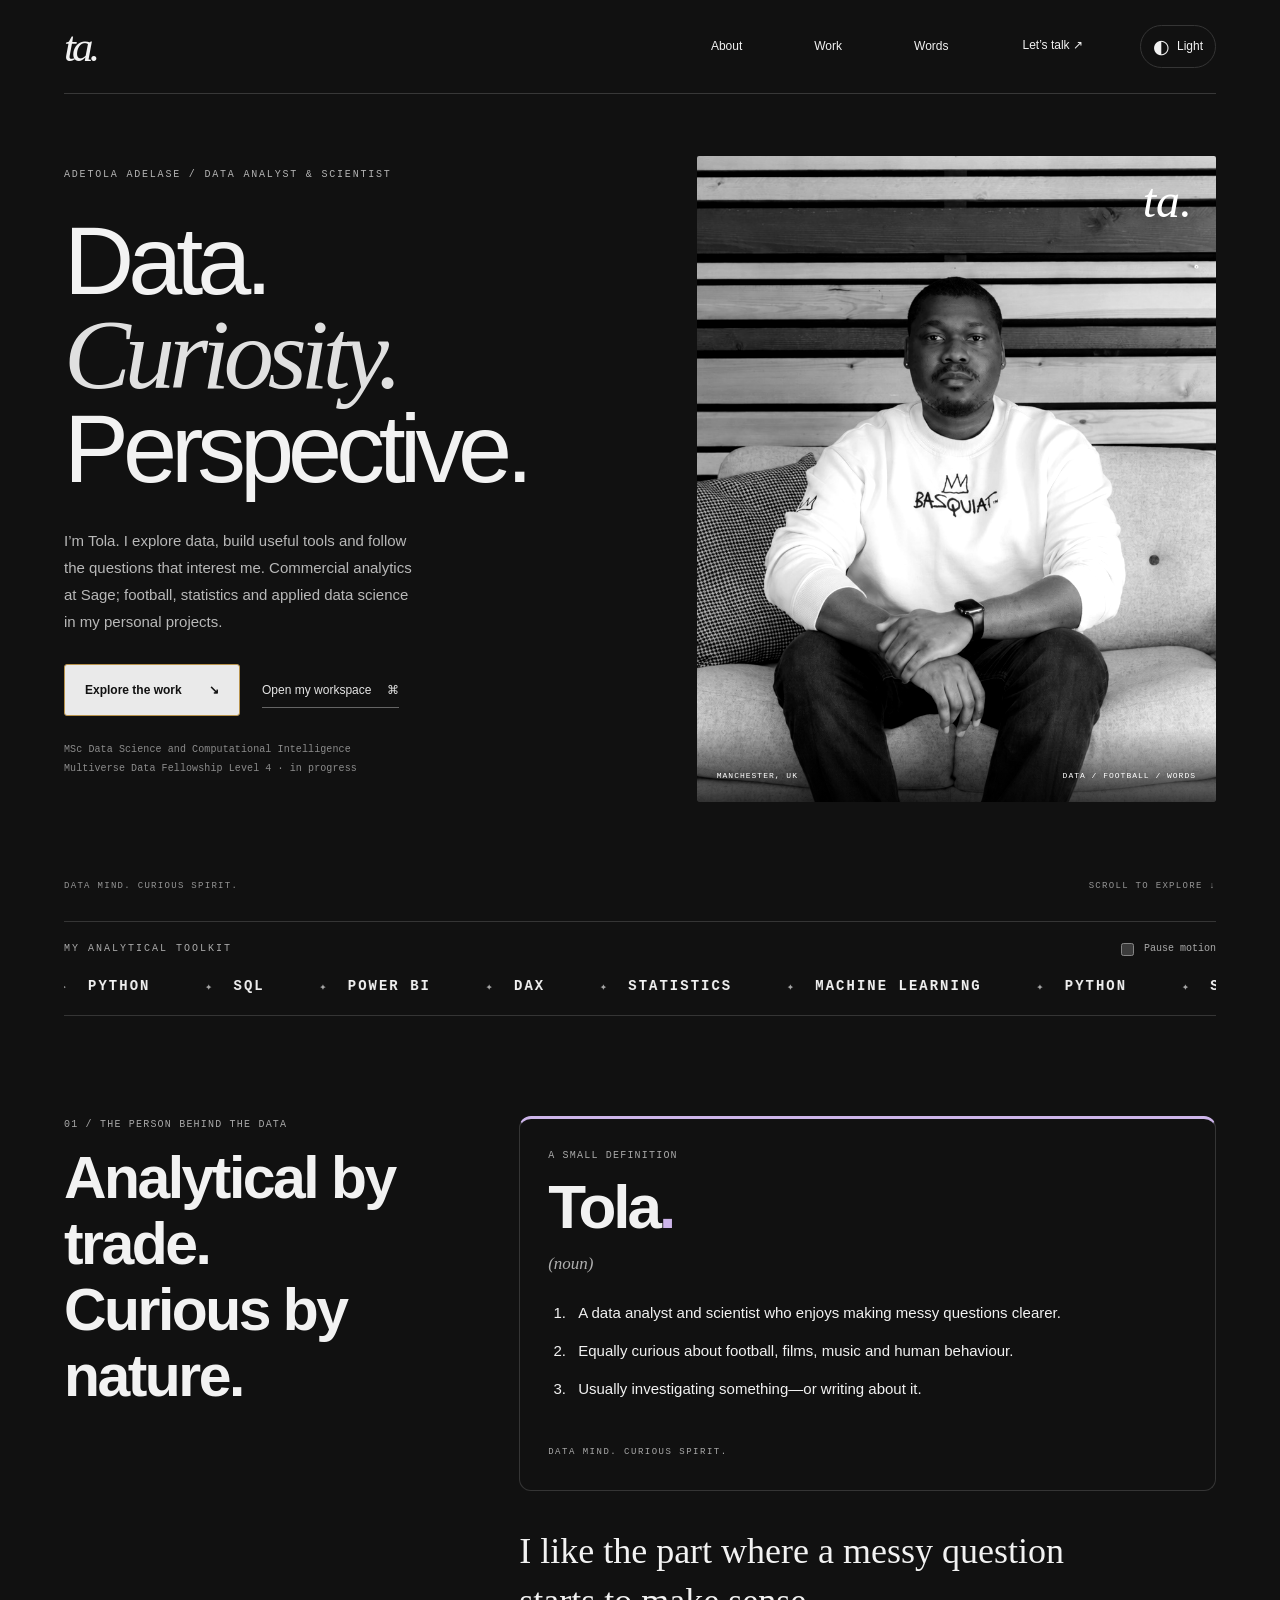
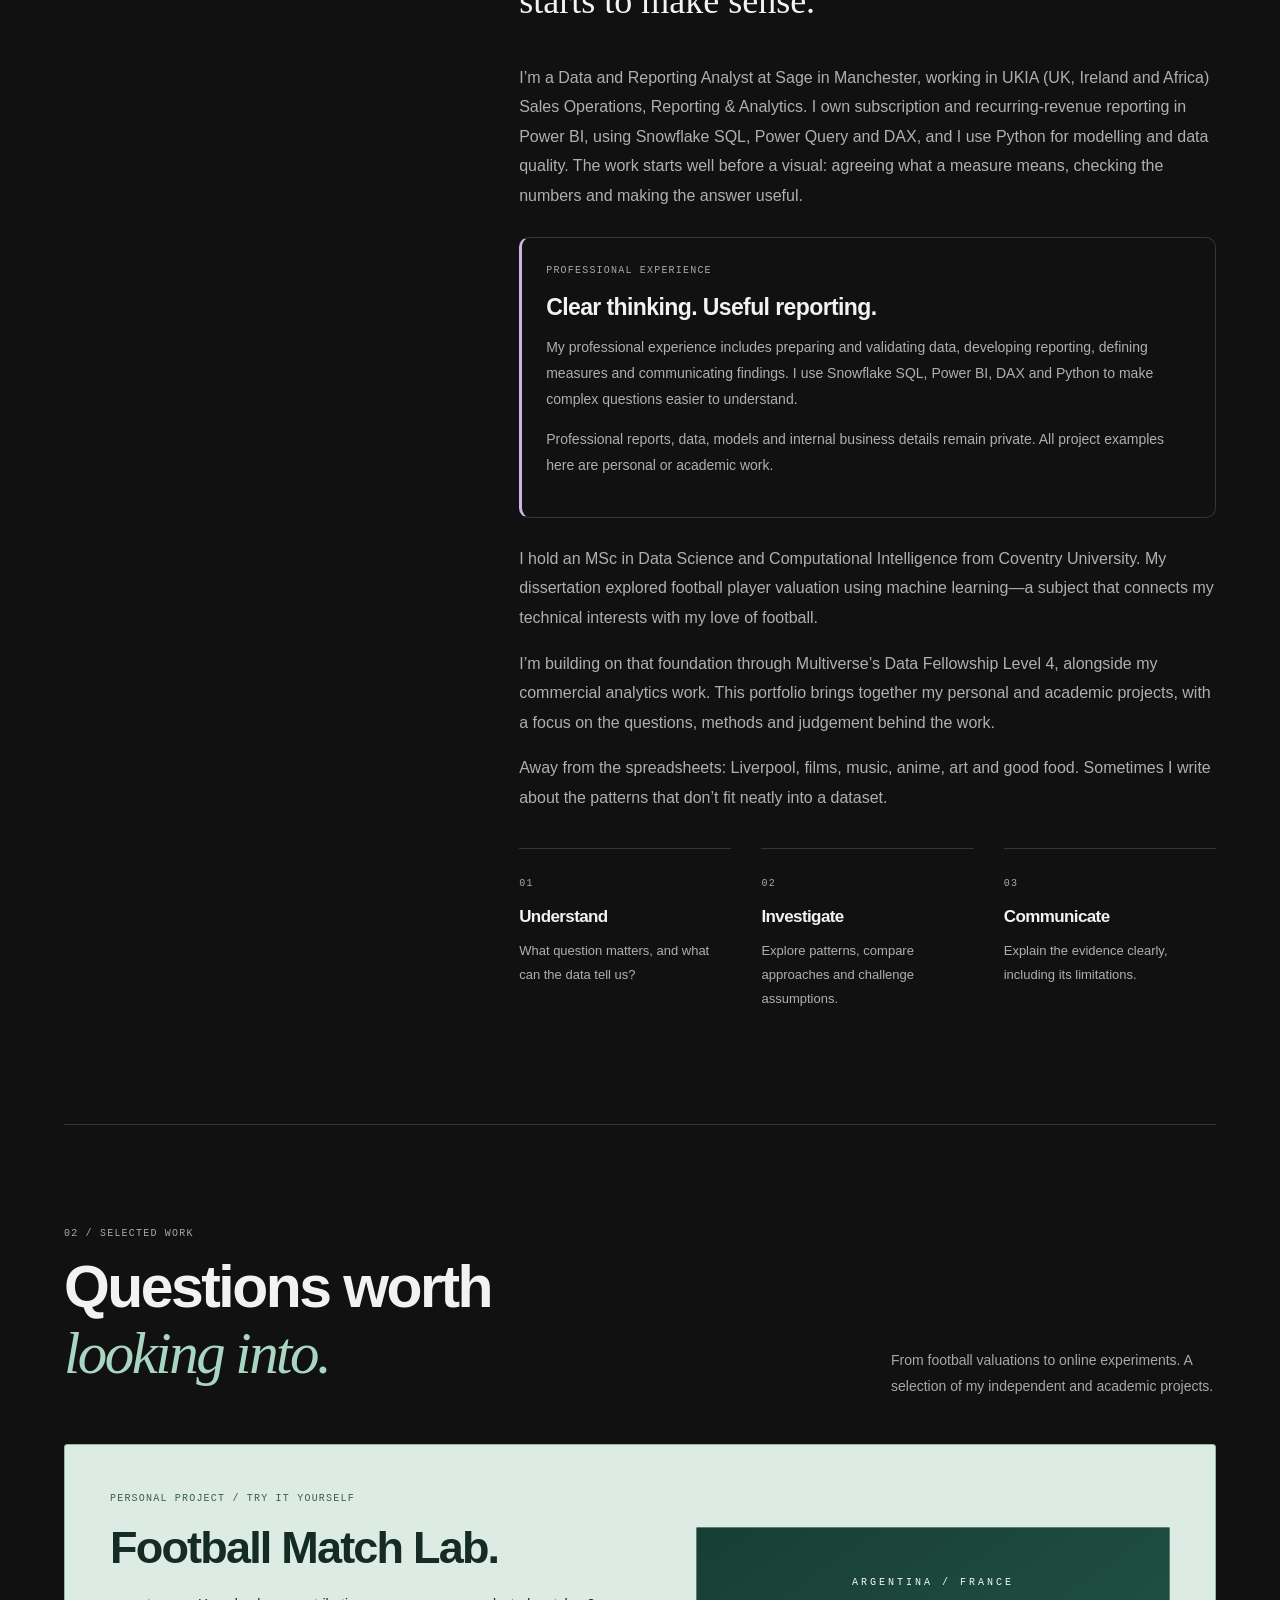
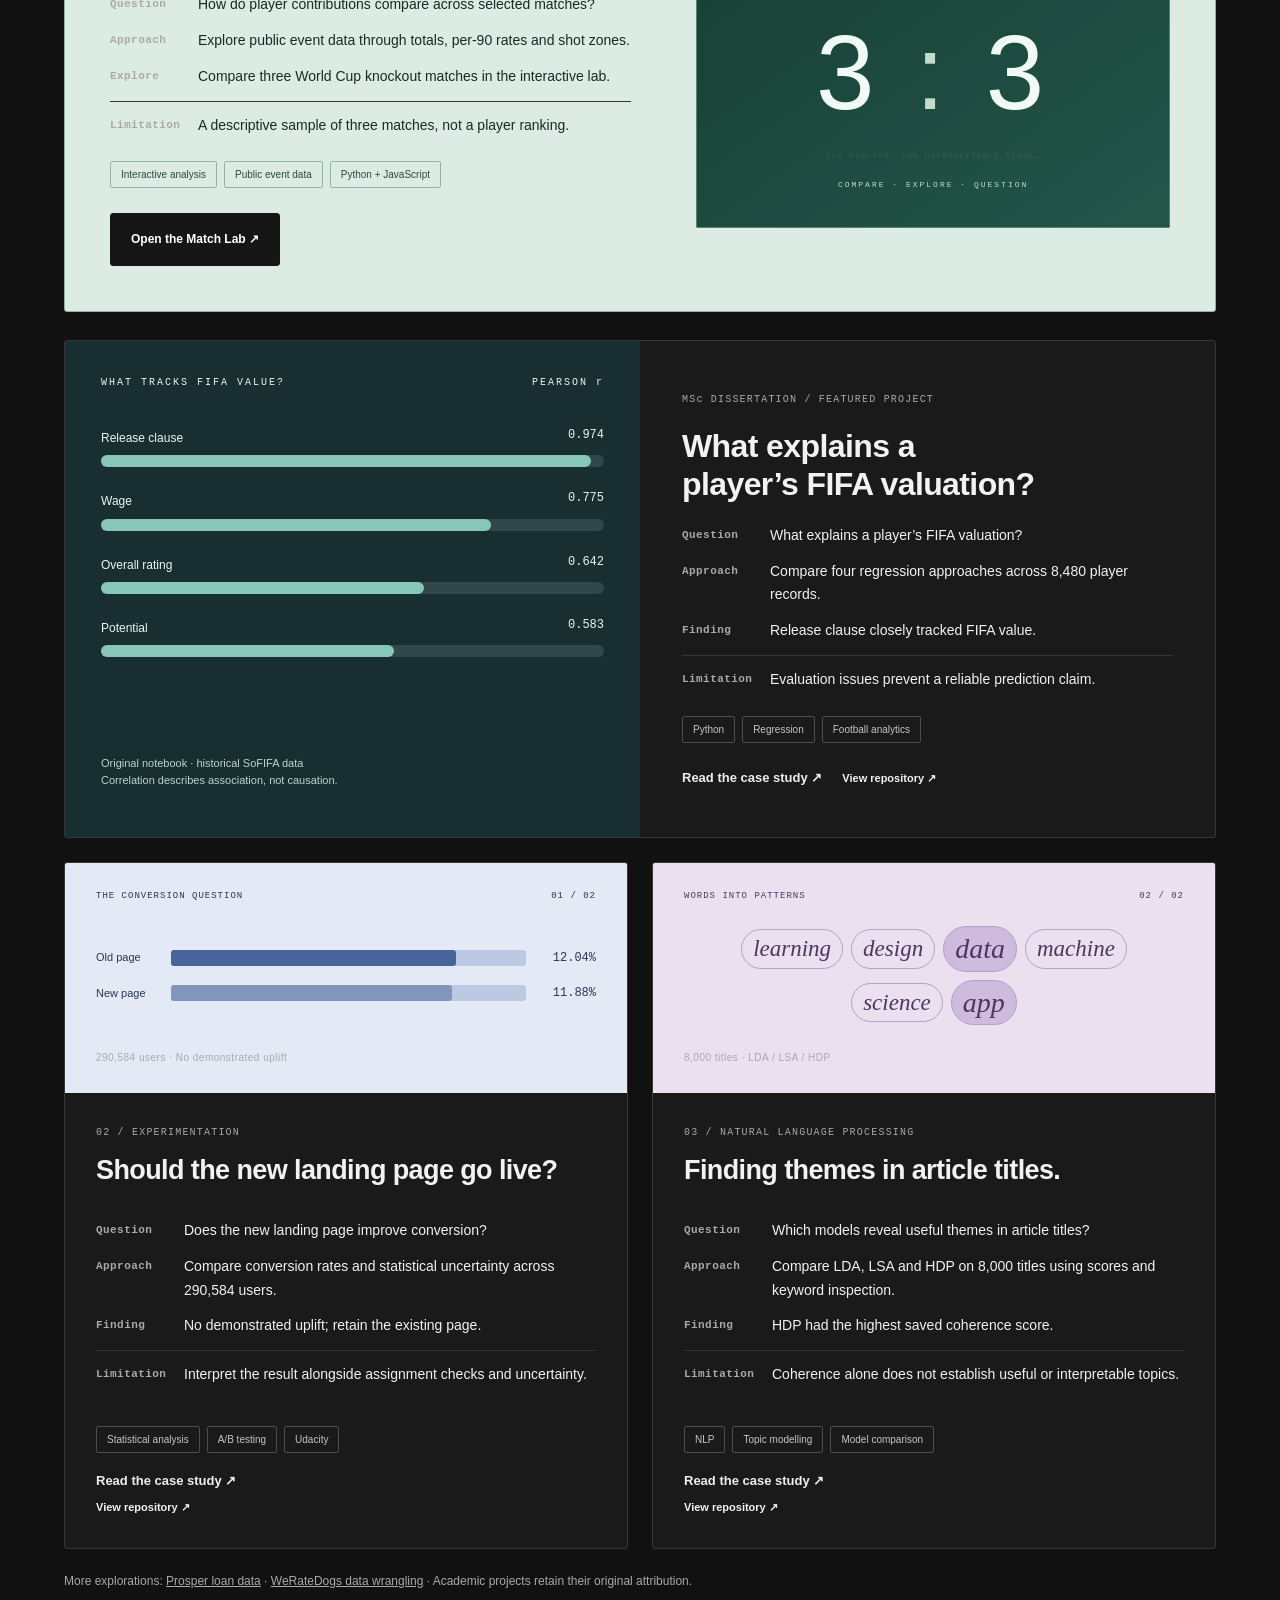
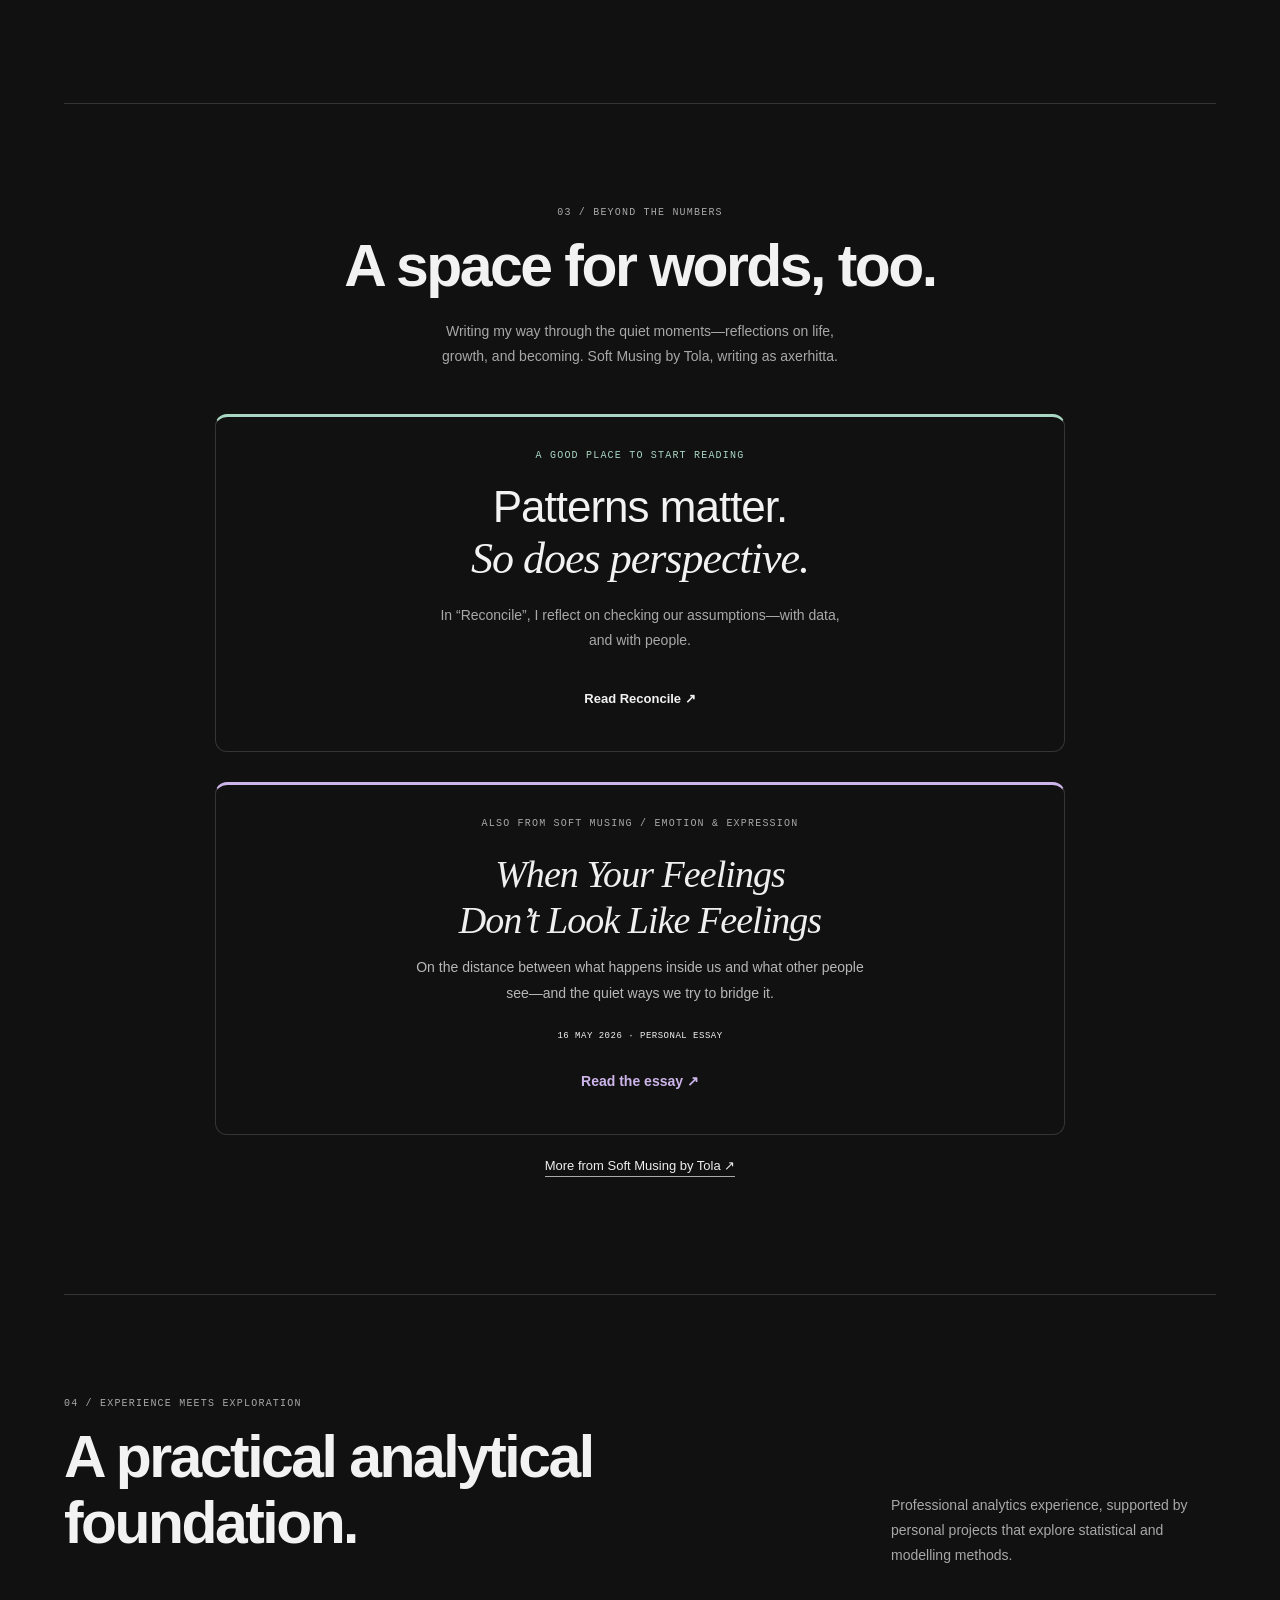
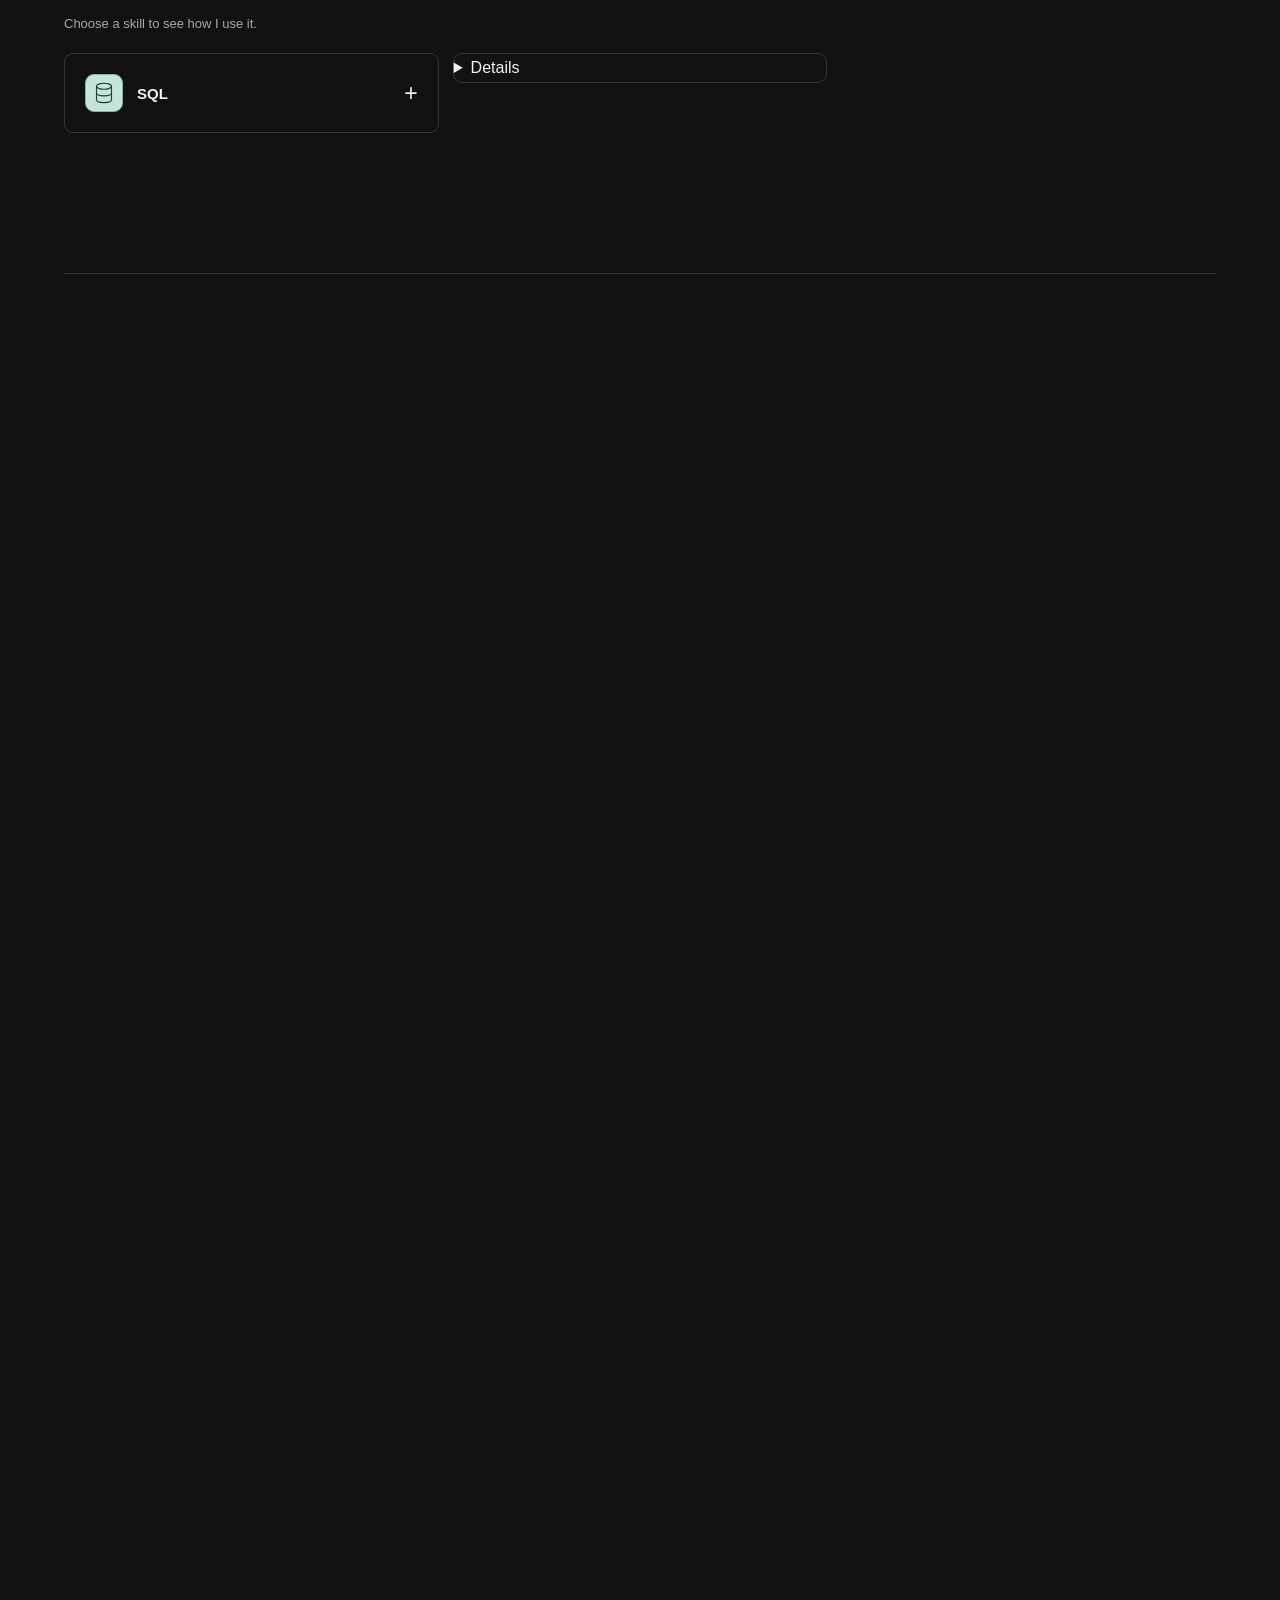
==== commit cc45558b: "Polish portfolio: section numbering, naming, Multiverse wording, updated public CV Co-Authored-By: C" ====
--- a/index.html
+++ b/index.html
@@ -1,10 +1,10 @@
 <!DOCTYPE html>
 
-<html lang="en"><head><meta charset="utf-8"/><meta content="width=device-width,initial-scale=1" name="viewport"/><meta content="Data Analyst &amp; Scientist working across commercial analytics, football data and statistical exploration. Explore my projects, writing and experiments." name="description"/><title>Adetola Adelase — Data Analyst &amp; Scientist</title><link href="assets/favicon.svg" rel="icon"/><meta content="Adetola Adelase — Data Analyst &amp; Scientist" property="og:title"/><meta content="Data Analyst &amp; Scientist working across commercial analytics, football data and statistical exploration. Explore my projects, writing and experiments." property="og:description"/><meta content="website" property="og:type"/><meta content="https://tola-adelase.github.io/" property="og:url"/><meta content="https://tola-adelase.github.io/assets/tola-portrait.jpg" property="og:image"/><link href="assets/desktop.css?v=mobile-work-colour-1" rel="stylesheet"/><script defer="" src="assets/desktop.js?v=project-previews-1"></script><script>(function(){var desktop=matchMedia('(min-width: 1200px) and (pointer: fine)');function route(){var classic=location.pathname.endsWith('/previous.html');if(desktop.matches===classic)return;var key=location.hash.slice(1),toClassic={work:'projects',words:'writing',play:'beyond',main:'top'},toMobile={projects:'work',writing:'words',beyond:'play',top:'main',background:'about',skills:'about'};var hash=classic?(toMobile[key]||key):(toClassic[key]||key);location.replace((classic?'index.html':'previous.html')+(hash?'#'+hash:''));}route();desktop.addEventListener('change',route);})();</script></head><body class="tola-desktop"><a class="skip-link" href="#main">Skip to content</a><div class="desktop-shell"><header class="system-bar"><a aria-label="Tola, back to top" class="wordmark" href="#">ta<span>.</span></a><span class="system-name">Tola’s space <span>/ personal portfolio</span></span><div class="system-actions"><button aria-label="Switch to light theme" aria-pressed="false" id="theme-toggle">◐ <span>Light</span></button><time class="system-date"></time></div></header><main id="main"><div class="desktop-hero"><div class="hero-copy"><div class="hero-kicker"><span class="status-dot"></span> DATA ANALYST &amp; SCIENTIST</div><p class="hello">Hi, I’m Tola.</p><h1>A little data.<br/>A lot of <em>curiosity.</em></h1><p class="hero-description">I explore data, build useful tools, and follow the questions that interest me.</p><p class="hero-positioning">Commercial analytics at Sage. Football, statistics and applied data science.</p><div class="hero-actions"><button class="primary" data-open="work">Explore my work <span>↗</span></button><button class="quiet" data-open="about">A little about me ↗</button></div><p class="hero-credentials">MSc Data Science and Computational Intelligence<br/>Multiverse Data Fellowship Level 4 · in progress</p></div><figure class="portrait-window"><div class="photo-title"><span>● ● ●</span><span>tola.jpg</span><span>↗</span></div><img alt="Black-and-white portrait of Adetola Adelase" fetchpriority="high" height="820" src="assets/tola-portrait.jpg" width="768"/><figcaption>DATA MIND. CURIOUS SPIRIT.</figcaption><span aria-hidden="true" class="photo-signature">ta.</span></figure><aside class="location-note"><span>MANCHESTER, UK</span><time id="manchester-clock">--:--</time><small>LOCAL TIME / EUROPE–LONDON</small></aside></div><aside aria-label="Currently on my desk" class="currently-strip"><span class="currently-label">CURRENTLY<br/>ON MY DESK</span><div><span>LEARNING</span><p>Multiverse · Data Fellowship Level 4</p></div><div><span>EXPLORING</span><p>Football analytics</p></div><div><span>WRITING</span><a href="#words">Soft Musing by Tola ↗</a></div></aside><div class="desktop-bottom"><p class="desktop-invite">Follow your curiosity.<br/><span>Projects, words and a little off-duty Tola.</span></p><div aria-label="Explore the portfolio" class="desktop-shortcuts"><button class="desktop-shortcut" data-open="about"><span class="shortcut-art about-icon"><svg aria-hidden="true" fill="none" stroke="currentColor" stroke-linecap="round" stroke-linejoin="round" stroke-width="1.4" viewbox="0 0 32 32"><circle cx="16" cy="11" r="5"></circle><path d="M6 29v-3a10 10 0 0 1 20 0v3z"></path></svg></span><strong>About</strong><small>The person &amp; the path</small></button><button class="desktop-shortcut" data-open="work"><span class="shortcut-art work-icon"><svg aria-hidden="true" fill="none" stroke="currentColor" stroke-linecap="round" stroke-linejoin="round" stroke-width="1.4" viewbox="0 0 32 32"><path d="M4 9h7l3 3h14v17H4z"></path><path d="M4 9V6h10l3 3h9v3"></path><path d="M10 23v-5m6 5v-8m6 8v-3"></path></svg></span><strong>Work</strong><small>Projects &amp; experiments</small></button><button class="desktop-shortcut" data-open="words"><span class="shortcut-art words-icon"><svg aria-hidden="true" fill="none" stroke="currentColor" stroke-linecap="round" stroke-linejoin="round" stroke-width="1.4" viewbox="0 0 32 32"><path d="M7 4h19v26H7z"></path><path d="M4 9h5m-5 7h5m-5 7h5m5-13h8m-8 5h8m-8 5h5"></path></svg></span><strong>Words</strong><small>Soft Musing by Tola</small></button><button class="desktop-shortcut" data-open="play"><span class="shortcut-art play-icon"><svg aria-hidden="true" fill="none" stroke="currentColor" stroke-linecap="round" stroke-linejoin="round" stroke-width="1.4" viewbox="0 0 32 32"><circle cx="16" cy="16" r="13"></circle><path d="m16 9 7 5-3 8h-8l-3-8zM16 3v6m13 8-6-3m-3 8 4 5m-12-5-4 5M3 17l6-3"></path></svg></span><strong>Play</strong><small>Off duty &amp; football</small></button><button class="desktop-shortcut" data-open="guestbook"><span class="shortcut-art guestbook-icon"><svg aria-hidden="true" fill="none" stroke="currentColor" stroke-linecap="round" stroke-linejoin="round" stroke-width="1.4" viewbox="0 0 32 32"><path d="M6 5h20v22H6zM11 11h10m-10 5h10m-10 5h5"></path><path d="m20 23 7-7 2 2-7 7-3 1z"></path></svg></span><strong>Leave a note</strong><small>A little hello stays here</small></button></div></div></main><section aria-labelledby="contact-heading" class="contact-section contact-card" id="contact"><div class="contact-intro"><span class="eyebrow">A GOOD PLACE TO START</span><h2 id="contact-heading">Say <em>hello.</em><span aria-hidden="true">↗</span></h2><p>A data question, a collaboration, or just a good conversation.<br/>My inbox is open.</p><a class="contact-email" href="mailto:tola.adelase@gmail.com">tola.adelase@gmail.com <span aria-hidden="true">↗</span></a></div><nav aria-label="Other ways to connect" class="contact-elsewhere"><span class="eyebrow">ELSEWHERE</span><a href="https://www.linkedin.com/in/adetola-adelase/" rel="noopener noreferrer" target="_blank">LinkedIn <span>↗</span></a><a href="https://github.com/Tola-adelase" rel="noopener noreferrer" target="_blank">GitHub <span>↗</span></a><button data-open="guestbook">Leave a note <span>↗</span></button><small>A little hello stays here.</small></nav></section><footer class="desktop-footer"><span>© 2026 ADETOLA ADELASE</span><span>DATA / FOOTBALL / WORDS</span><a href="https://www.linkedin.com/in/adetola-adelase/" rel="noopener noreferrer" target="_blank">Let’s connect ↗</a><a href="#main">Back to top ↑</a></footer></div><dialog aria-labelledby="window-title" id="desktop-window"><div class="window-bar"><div class="window-controls"><button aria-label="Close window" id="close-window">×</button><button aria-label="Expand window" aria-pressed="false" id="resize-window">↗</button></div><h2 id="window-title">Work</h2><span class="window-hint">ESC TO CLOSE</span></div><div class="window-layout"><nav aria-label="Portfolio windows" class="window-sidebar"><span class="sidebar-label">TOLA’S SPACE</span><button data-open="about"><svg aria-hidden="true" fill="none" stroke="currentColor" stroke-linecap="round" stroke-linejoin="round" stroke-width="1.4" viewbox="0 0 32 32"><circle cx="16" cy="11" r="5"></circle><path d="M6 29v-3a10 10 0 0 1 20 0v3z"></path></svg><span>About</span></button><button data-open="work"><svg aria-hidden="true" fill="none" stroke="currentColor" stroke-linecap="round" stroke-linejoin="round" stroke-width="1.4" viewbox="0 0 32 32"><path d="M4 9h7l3 3h14v17H4z"></path><path d="M4 9V6h10l3 3h9v3"></path><path d="M10 23v-5m6 5v-8m6 8v-3"></path></svg><span>Work</span></button><button data-open="words"><svg aria-hidden="true" fill="none" stroke="currentColor" stroke-linecap="round" stroke-linejoin="round" stroke-width="1.4" viewbox="0 0 32 32"><path d="M7 4h19v26H7z"></path><path d="M4 9h5m-5 7h5m-5 7h5m5-13h8m-8 5h8m-8 5h5"></path></svg><span>Words</span></button><button data-open="play"><svg aria-hidden="true" fill="none" stroke="currentColor" stroke-linecap="round" stroke-linejoin="round" stroke-width="1.4" viewbox="0 0 32 32"><circle cx="16" cy="16" r="13"></circle><path d="m16 9 7 5-3 8h-8l-3-8zM16 3v6m13 8-6-3m-3 8 4 5m-12-5-4 5M3 17l6-3"></path></svg><span>Play</span></button><button data-open="guestbook"><svg aria-hidden="true" fill="none" stroke="currentColor" stroke-linecap="round" stroke-linejoin="round" stroke-width="1.4" viewbox="0 0 32 32"><path d="M6 5h20v22H6zM11 11h10m-10 5h10m-10 5h5"></path><path d="m20 23 7-7 2 2-7 7-3 1z"></path></svg><span>Guestbook</span></button><div class="sidebar-bottom"><a href="assets/Adetola-Adelase-Public-CV.pdf" rel="noopener noreferrer" target="_blank">Public CV ↗</a><a href="https://github.com/Tola-adelase" rel="noopener noreferrer" target="_blank">GitHub ↗</a><a href="https://www.linkedin.com/in/adetola-adelase/" rel="noopener noreferrer" target="_blank">LinkedIn ↗</a></div></nav><div class="window-content" id="window-content"><div class="window-panel" id="panel-work"><div class="panel-heading"><span class="eyebrow">01 / SELECTED PERSONAL &amp; ACADEMIC PROJECTS</span><h2>Good questions.<br/><em>Thoughtful answers.</em></h2><p>Football, experiments and text. Explore the work, the methods and the limitations.</p></div><div aria-label="Filter projects" class="project-filters" role="group"><button aria-pressed="true" data-filter="all">All work</button><button aria-pressed="false" data-filter="football">Football</button><button aria-pressed="false" data-filter="statistics">Statistics</button><button aria-pressed="false" data-filter="nlp">NLP</button></div><div class="project-grid">
+<html lang="en"><head><meta charset="utf-8"/><meta content="width=device-width,initial-scale=1" name="viewport"/><meta content="Data Analyst &amp; Scientist working across commercial analytics, football data and statistical exploration. Explore my projects, writing and experiments." name="description"/><title>Adetola Adelase — Data Analyst &amp; Scientist</title><link href="assets/favicon.svg" rel="icon"/><meta content="Adetola Adelase — Data Analyst &amp; Scientist" property="og:title"/><meta content="Data Analyst &amp; Scientist working across commercial analytics, football data and statistical exploration. Explore my projects, writing and experiments." property="og:description"/><meta content="website" property="og:type"/><meta content="https://tola-adelase.github.io/" property="og:url"/><meta content="https://tola-adelase.github.io/assets/tola-portrait.jpg" property="og:image"/><link href="assets/desktop.css?v=mobile-work-colour-1" rel="stylesheet"/><script defer="" src="assets/desktop.js?v=project-previews-1"></script><script>(function(){var desktop=matchMedia('(min-width: 1200px) and (pointer: fine)');function route(){var classic=location.pathname.endsWith('/previous.html');if(desktop.matches===classic)return;var key=location.hash.slice(1),toClassic={work:'projects',words:'writing',play:'beyond',main:'top'},toMobile={projects:'work',writing:'words',beyond:'play',top:'main',background:'about',skills:'about'};var hash=classic?(toMobile[key]||key):(toClassic[key]||key);location.replace((classic?'index.html':'previous.html')+(hash?'#'+hash:''));}route();desktop.addEventListener('change',route);})();</script></head><body class="tola-desktop"><a class="skip-link" href="#main">Skip to content</a><div class="desktop-shell"><header class="system-bar"><a aria-label="Tola, back to top" class="wordmark" href="#">ta<span>.</span></a><span class="system-name">Tola’s space <span>/ personal portfolio</span></span><div class="system-actions"><button aria-label="Switch to light theme" aria-pressed="false" id="theme-toggle">◐ <span>Light</span></button><time class="system-date"></time></div></header><main id="main"><div class="desktop-hero"><div class="hero-copy"><div class="hero-kicker"><span class="status-dot"></span> DATA ANALYST &amp; SCIENTIST</div><p class="hello">Hi, I’m Tola.</p><h1>A little data.<br/>A lot of <em>curiosity.</em></h1><p class="hero-description">I explore data, build useful tools, and follow the questions that interest me.</p><p class="hero-positioning">Commercial analytics at Sage. Football, statistics and applied data science.</p><div class="hero-actions"><button class="primary" data-open="work">Explore my work <span>↗</span></button><button class="quiet" data-open="about">A little about me ↗</button></div><p class="hero-credentials">MSc Data Science and Computational Intelligence<br/>Multiverse Data Fellowship Level 4 · in progress</p></div><figure class="portrait-window"><div class="photo-title"><span>● ● ●</span><span>tola.jpg</span><span>↗</span></div><img alt="Black-and-white portrait of Adetola Adelase" fetchpriority="high" height="820" src="assets/tola-portrait.jpg" width="768"/><figcaption>DATA MIND. CURIOUS SPIRIT.</figcaption><span aria-hidden="true" class="photo-signature">ta.</span></figure><aside class="location-note"><span>MANCHESTER, UK</span><time id="manchester-clock">--:--</time><small>LOCAL TIME / EUROPE–LONDON</small></aside></div><aside aria-label="Currently on my desk" class="currently-strip"><span class="currently-label">CURRENTLY<br/>ON MY DESK</span><div><span>LEARNING</span><p>Multiverse · Data Fellowship Level 4</p></div><div><span>EXPLORING</span><p>Football analytics</p></div><div><span>WRITING</span><a href="#words">Soft Musing by Tola ↗</a></div></aside><div class="desktop-bottom"><p class="desktop-invite">Follow your curiosity.<br/><span>Projects, words and a little off-duty Tola.</span></p><div aria-label="Explore the portfolio" class="desktop-shortcuts"><button class="desktop-shortcut" data-open="about"><span class="shortcut-art about-icon"><svg aria-hidden="true" fill="none" stroke="currentColor" stroke-linecap="round" stroke-linejoin="round" stroke-width="1.4" viewbox="0 0 32 32"><circle cx="16" cy="11" r="5"></circle><path d="M6 29v-3a10 10 0 0 1 20 0v3z"></path></svg></span><strong>About</strong><small>The person &amp; the path</small></button><button class="desktop-shortcut" data-open="work"><span class="shortcut-art work-icon"><svg aria-hidden="true" fill="none" stroke="currentColor" stroke-linecap="round" stroke-linejoin="round" stroke-width="1.4" viewbox="0 0 32 32"><path d="M4 9h7l3 3h14v17H4z"></path><path d="M4 9V6h10l3 3h9v3"></path><path d="M10 23v-5m6 5v-8m6 8v-3"></path></svg></span><strong>Work</strong><small>Projects &amp; experiments</small></button><button class="desktop-shortcut" data-open="words"><span class="shortcut-art words-icon"><svg aria-hidden="true" fill="none" stroke="currentColor" stroke-linecap="round" stroke-linejoin="round" stroke-width="1.4" viewbox="0 0 32 32"><path d="M7 4h19v26H7z"></path><path d="M4 9h5m-5 7h5m-5 7h5m5-13h8m-8 5h8m-8 5h5"></path></svg></span><strong>Words</strong><small>Soft Musing by Tola</small></button><button class="desktop-shortcut" data-open="play"><span class="shortcut-art play-icon"><svg aria-hidden="true" fill="none" stroke="currentColor" stroke-linecap="round" stroke-linejoin="round" stroke-width="1.4" viewbox="0 0 32 32"><circle cx="16" cy="16" r="13"></circle><path d="m16 9 7 5-3 8h-8l-3-8zM16 3v6m13 8-6-3m-3 8 4 5m-12-5-4 5M3 17l6-3"></path></svg></span><strong>Play</strong><small>Off duty &amp; football</small></button><button class="desktop-shortcut" data-open="guestbook"><span class="shortcut-art guestbook-icon"><svg aria-hidden="true" fill="none" stroke="currentColor" stroke-linecap="round" stroke-linejoin="round" stroke-width="1.4" viewbox="0 0 32 32"><path d="M6 5h20v22H6zM11 11h10m-10 5h10m-10 5h5"></path><path d="m20 23 7-7 2 2-7 7-3 1z"></path></svg></span><strong>Leave a note</strong><small>A little hello stays here</small></button></div></div></main><section aria-labelledby="contact-heading" class="contact-section contact-card" id="contact"><div class="contact-intro"><span class="eyebrow">A GOOD PLACE TO START</span><h2 id="contact-heading">Say <em>hello.</em><span aria-hidden="true">↗</span></h2><p>A data question, a collaboration, or just a good conversation.<br/>My inbox is open.</p><a class="contact-email" href="mailto:tola.adelase@gmail.com">tola.adelase@gmail.com <span aria-hidden="true">↗</span></a></div><nav aria-label="Other ways to connect" class="contact-elsewhere"><span class="eyebrow">ELSEWHERE</span><a href="https://www.linkedin.com/in/adetola-adelase/" rel="noopener noreferrer" target="_blank">LinkedIn <span>↗</span></a><a href="https://github.com/Tola-adelase" rel="noopener noreferrer" target="_blank">GitHub <span>↗</span></a><button data-open="guestbook">Leave a note <span>↗</span></button><small>A little hello stays here.</small></nav></section><footer class="desktop-footer"><span>© 2026 ADETOLA ADELASE</span><span>DATA / FOOTBALL / WORDS</span><a href="https://www.linkedin.com/in/adetola-adelase/" rel="noopener noreferrer" target="_blank">Let’s connect ↗</a><a href="#main">Back to top ↑</a></footer></div><dialog aria-labelledby="window-title" id="desktop-window"><div class="window-bar"><div class="window-controls"><button aria-label="Close window" id="close-window">×</button><button aria-label="Expand window" aria-pressed="false" id="resize-window">↗</button></div><h2 id="window-title">Work</h2><span class="window-hint">ESC TO CLOSE</span></div><div class="window-layout"><nav aria-label="Portfolio windows" class="window-sidebar"><span class="sidebar-label">TOLA’S SPACE</span><button data-open="about"><svg aria-hidden="true" fill="none" stroke="currentColor" stroke-linecap="round" stroke-linejoin="round" stroke-width="1.4" viewbox="0 0 32 32"><circle cx="16" cy="11" r="5"></circle><path d="M6 29v-3a10 10 0 0 1 20 0v3z"></path></svg><span>About</span></button><button data-open="work"><svg aria-hidden="true" fill="none" stroke="currentColor" stroke-linecap="round" stroke-linejoin="round" stroke-width="1.4" viewbox="0 0 32 32"><path d="M4 9h7l3 3h14v17H4z"></path><path d="M4 9V6h10l3 3h9v3"></path><path d="M10 23v-5m6 5v-8m6 8v-3"></path></svg><span>Work</span></button><button data-open="words"><svg aria-hidden="true" fill="none" stroke="currentColor" stroke-linecap="round" stroke-linejoin="round" stroke-width="1.4" viewbox="0 0 32 32"><path d="M7 4h19v26H7z"></path><path d="M4 9h5m-5 7h5m-5 7h5m5-13h8m-8 5h8m-8 5h5"></path></svg><span>Words</span></button><button data-open="play"><svg aria-hidden="true" fill="none" stroke="currentColor" stroke-linecap="round" stroke-linejoin="round" stroke-width="1.4" viewbox="0 0 32 32"><circle cx="16" cy="16" r="13"></circle><path d="m16 9 7 5-3 8h-8l-3-8zM16 3v6m13 8-6-3m-3 8 4 5m-12-5-4 5M3 17l6-3"></path></svg><span>Play</span></button><button data-open="guestbook"><svg aria-hidden="true" fill="none" stroke="currentColor" stroke-linecap="round" stroke-linejoin="round" stroke-width="1.4" viewbox="0 0 32 32"><path d="M6 5h20v22H6zM11 11h10m-10 5h10m-10 5h5"></path><path d="m20 23 7-7 2 2-7 7-3 1z"></path></svg><span>Leave a note</span></button><div class="sidebar-bottom"><a href="assets/Adetola-Adelase-Public-CV.pdf" rel="noopener noreferrer" target="_blank">Public CV ↗</a><a href="https://github.com/Tola-adelase" rel="noopener noreferrer" target="_blank">GitHub ↗</a><a href="https://www.linkedin.com/in/adetola-adelase/" rel="noopener noreferrer" target="_blank">LinkedIn ↗</a></div></nav><div class="window-content" id="window-content"><div class="window-panel" id="panel-work"><div class="panel-heading"><span class="eyebrow">01 / SELECTED PERSONAL &amp; ACADEMIC PROJECTS</span><h2>Good questions.<br/><em>Thoughtful answers.</em></h2><p>Football, experiments and text. Explore the work, the methods and the limitations.</p></div><div aria-label="Filter projects" class="project-filters" role="group"><button aria-pressed="true" data-filter="all">All work</button><button aria-pressed="false" data-filter="football">Football</button><button aria-pressed="false" data-filter="statistics">Statistics</button><button aria-pressed="false" data-filter="nlp">NLP</button></div><div class="project-grid">
 <article class="project-card lab-spotlight" data-kind="football"><div class="lab-preview"><a aria-label="Open the Football Match Lab" class="lab-preview-image" href="football-match-lab.html"><img alt="Actual Match Lab view comparing Lionel Messi and Kylian Mbappé, with contribution bars and shot zones" decoding="async" height="664" loading="lazy" src="assets/previews/matchlab-totals.webp" width="868"/></a><div class="preview-caption"><span>CAPTURED FROM THE LIVE PROJECT</span><button data-open-lab-preview="" type="button">Preview tour ↗</button></div></div><div class="project-info"><span class="eyebrow">INTERACTIVE / PUBLIC EVENT DATA</span><h3>Football Match Lab.</h3><dl class="project-evidence"><div><dt>Question</dt><dd>How do player contributions compare across selected matches?</dd></div><div><dt>Approach</dt><dd>Explore public event data through totals, per-90 rates and shot zones.</dd></div><div><dt>Explore</dt><dd>Compare three World Cup knockout matches in the interactive lab.</dd></div><div><dt>Limitation</dt><dd>A descriptive sample of three matches, not a player ranking.</dd></div></dl><div class="project-actions"><a href="football-match-lab.html">Open the lab ↗</a><a href="https://github.com/Tola-adelase/Tola-adelase.github.io" rel="noopener noreferrer" target="_blank">Code ↗</a></div></div></article>
 <article class="project-card" data-kind="football"><a aria-label="Read FIFA valuation case study" class="project-art valuation-art" href="football-case-study.html"><span>WHAT TRACKS FIFA VALUE?</span><div class="mini-bars"><i style="--bar:97%"></i><i style="--bar:77%"></i><i style="--bar:64%"></i><i style="--bar:58%"></i></div><small>8,480 PLAYERS / FOUR REGRESSION APPROACHES</small><b>↗</b></a><div class="project-info"><span class="eyebrow">MSc DISSERTATION / REGRESSION</span><h3>What explains a FIFA valuation?</h3><dl class="project-evidence"><div><dt>Question</dt><dd>What explains a player’s FIFA valuation?</dd></div><div><dt>Approach</dt><dd>Compare four regression approaches across 8,480 player records.</dd></div><div><dt>Finding</dt><dd>Release clause closely tracked FIFA value.</dd></div><div><dt>Limitation</dt><dd>Evaluation issues prevent a reliable prediction claim.</dd></div></dl><div class="project-actions"><a href="football-case-study.html">Read the case study ↗</a><a href="https://github.com/Tola-adelase/predicting-market-value-of-football-players-using-machine-learning-algorithm" rel="noopener noreferrer" target="_blank">Code ↗</a></div></div></article>
 <article class="project-card" data-kind="statistics"><a aria-label="Read landing-page experiment case study" class="project-art experiment-art" href="ab-testing-case-study.html"><span>THE CONVERSION QUESTION</span><div><strong>12.04<small>%</small></strong><span>OLD PAGE</span></div><div><strong>11.88<small>%</small></strong><span>NEW PAGE</span></div><small>290,584 USERS / NO DEMONSTRATED UPLIFT</small><b>↗</b></a><div class="project-info"><span class="eyebrow">EXPERIMENTATION / STATISTICAL TESTING</span><h3>Should the new page go live?</h3><dl class="project-evidence"><div><dt>Question</dt><dd>Does the new landing page improve conversion?</dd></div><div><dt>Approach</dt><dd>Compare conversion rates and statistical uncertainty across 290,584 users.</dd></div><div><dt>Finding</dt><dd>No demonstrated uplift; retain the existing page.</dd></div><div><dt>Limitation</dt><dd>Interpret the result alongside assignment checks and uncertainty.</dd></div></dl><div class="project-actions"><a href="ab-testing-case-study.html">Read the case study ↗</a><a href="https://github.com/Tola-adelase/Analyze_ab_test_results-showcase-udacityproject" rel="noopener noreferrer" target="_blank">Code ↗</a></div></div></article>
-<article class="project-card" data-kind="nlp"><a aria-label="Read topic modelling case study" class="project-art nlp-art" href="topic-modelling-case-study.html"><span>WORDS INTO PATTERNS</span><div><i>learning</i><i>design</i><i>data</i><i>science</i><i>machine</i></div><small>8,000 TITLES / LDA · LSA · HDP</small><b>↗</b></a><div class="project-info"><span class="eyebrow">NATURAL LANGUAGE PROCESSING</span><h3>Finding themes in article titles.</h3><dl class="project-evidence"><div><dt>Question</dt><dd>Which models reveal useful themes in article titles?</dd></div><div><dt>Approach</dt><dd>Compare LDA, LSA and HDP on 8,000 titles using scores and keyword inspection.</dd></div><div><dt>Finding</dt><dd>HDP had the highest saved coherence score.</dd></div><div><dt>Limitation</dt><dd>Coherence alone does not establish useful or interpretable topics.</dd></div></dl><div class="project-actions"><a href="topic-modelling-case-study.html">Read the case study ↗</a><a href="https://github.com/Tola-adelase/topic-modelling" rel="noopener noreferrer" target="_blank">Code ↗</a></div></div></article></div><p class="panel-note" id="project-count" role="status">4 projects to explore.</p><a class="inline-link" href="https://github.com/Tola-adelase" rel="noopener noreferrer" target="_blank">More notebooks and repositories on GitHub ↗</a></div><div class="window-panel" hidden="" id="panel-words"><section id="writing"><div class="sectionhead"><div><div class="eyebrow">05 / Beyond the numbers</div><h2>A space for words, too.</h2></div><p>Writing my way through the quiet moments—reflections on life, growth, and becoming. Soft Musing by Tola, writing as axerhitta.</p></div><div class="featured-writing"><span class="eyebrow">A GOOD PLACE TO START READING</span><h3>Patterns matter.<br/><em>So does perspective.</em></h3><p>In “Reconcile”, I reflect on checking our assumptions—with data, and with people.</p><a href="https://axerhitta.substack.com/p/reconcile" rel="noopener noreferrer" target="_blank">Read Reconcile ↗</a></div><div class="essay-grid"><a class="essay" href="https://axerhitta.substack.com/p/when-your-feelings-dont-look-like" rel="noopener noreferrer" target="_blank"><span class="num">ALSO FROM SOFT MUSING / EMOTION &amp; EXPRESSION</span><h3>When Your Feelings Don’t Look Like Feelings</h3><p>On the distance between what happens inside us and what other people see—and the quiet ways we try to bridge it.</p><span class="essay-meta">16 MAY 2026 · PERSONAL ESSAY</span><span class="essay-read">Read the essay ↗</span></a></div><p><a class="textlink" href="https://axerhitta.substack.com/" rel="noopener noreferrer" target="_blank">More from Soft Musing by Tola ↗</a></p></section></div><div class="window-panel" hidden="" id="panel-about"><section class="about" id="about"><div><div class="eyebrow">03 / The person behind the data</div><h2>Analytical by trade.<br/>Curious by nature.</h2></div><div><div class="tola-definition"><span class="eyebrow">A SMALL DEFINITION</span><h3>Tola<span>.</span></h3><p class="definition-type">(noun)</p><ol><li>A data analyst and scientist who enjoys making messy questions clearer.</li><li>Equally curious about football, films, music and human behaviour.</li><li>Usually investigating something—or writing about it.</li></ol><span class="definition-foot">DATA MIND. CURIOUS SPIRIT.</span></div><p class="lead">I like the part where a messy question starts to make sense.</p><p>I’m a Data and Reporting Analyst at Sage in Manchester, working in UKIA (UK, Ireland and Africa) Sales Operations, Reporting &amp; Analytics. I own subscription and recurring-revenue reporting in Power BI, using Snowflake SQL, Power Query and DAX, and I use Python for modelling and data quality. The work starts well before a visual: agreeing what a measure means, checking the numbers and making the answer useful.</p><aside class="professional-note"><span class="eyebrow">PROFESSIONAL EXPERIENCE</span><h3>Clear thinking. Useful reporting.</h3><p>My professional experience includes preparing and validating data, developing reporting, defining measures and communicating findings. I use Snowflake SQL, Power BI, DAX and Python to make complex questions easier to understand.</p><p class="project-caveat">Professional reports, data, models and internal business details remain private. All project examples here are personal or academic work.</p></aside><p>I hold an MSc in Data Science and Computational Intelligence from Coventry University. My dissertation explored football player valuation using machine learning—a subject that connects my technical interests with my love of football.</p><p>I’m building on that foundation through Multiverse’s Data Fellowship Level 4, alongside my commercial analytics work. This portfolio brings together my personal and academic projects, with a focus on the questions, methods and judgement behind the work.</p><p>Away from the spreadsheets: Liverpool, films, music, anime, art and good food. Sometimes I write about the patterns that don’t fit neatly into a dataset.</p><div class="steps"><div class="step"><span class="num">01</span><h3>Understand</h3><p>What question matters, and what can the data tell us?</p></div><div class="step"><span class="num">02</span><h3>Investigate</h3><p>Explore patterns, compare approaches and challenge assumptions.</p></div><div class="step"><span class="num">03</span><h3>Communicate</h3><p>Explain the evidence clearly, including its limitations.</p></div></div></div></section><section id="skills"><div class="sectionhead"><div><div class="eyebrow">02 / Experience meets exploration</div><h2>A practical analytical foundation.</h2></div><p>Professional analytics experience, supported by personal projects that explore statistical and modelling methods.</p></div><div class="skill-explorer"><p class="skill-instruction">Choose a skill to see how I use it.</p><div class="skill-evidence-grid"><details class="skill-evidence"><summary><svg class="skill-illustration" viewBox="0 0 32 32" fill="none" stroke="currentColor" stroke-width="1.5" stroke-linecap="round" stroke-linejoin="round" aria-hidden="true"><ellipse cx="16" cy="7" rx="10" ry="4"/><path d="M6 7v18c0 5 20 5 20 0V7M6 16c0 5 20 5 20 0"/></svg><span>SQL</span><span class="skill-plus" aria-hidden="true">+</span></summary><div class="skill-evidence-body"><h3>Prepare the data before telling the story.</h3><p>At Sage, I use Snowflake SQL to prepare, deduplicate and reconcile subscription data before it reaches a report.</p><a href="mailto:tola.adelase@gmail.com">Ask about my experience ↗</a></div></details><details class="skill-evidence"><summary><svg class="skill-illustration" viewBox="0 0 32 32" fill="none" stroke="currentColor" stroke-width="1.5" stroke-linecap="round" stroke-linejoin="round" aria-hidden="true"><path d="M7 26V15h5v11M14 26V9h5v17M21 26V4h5v22"/></svg><span>Power BI</span><span class="skill-plus" aria-hidden="true">+</span></summary><div class="skill-evidence-body"><h3>Make performance easier to understand.</h3><p>At Sage, I own subscription and recurring-revenue reporting in Power BI for UKIA sales, finance and commercial teams. This work is confidential; reports and underlying data aren’t displayed here.</p><a href="#about">Read about my professional work ↗</a></div></details><details class="skill-evidence"><summary><svg class="skill-illustration" viewBox="0 0 32 32" fill="none" stroke="currentColor" stroke-width="1.5" stroke-linecap="round" stroke-linejoin="round" aria-hidden="true"><path d="M5 8h22M5 16h22M5 24h22"/><circle cx="12" cy="8" r="3"/><circle cx="22" cy="16" r="3"/><circle cx="10" cy="24" r="3"/></svg><span>DAX & data modelling</span><span class="skill-plus" aria-hidden="true">+</span></summary><div class="skill-evidence-body"><h3>Give measures a consistent meaning.</h3><p>My professional work includes DAX measures, data modelling and validation so reporting answers the intended question. Sage models and calculations remain private.</p><a href="#about">Explore my background ↗</a></div></details><details class="skill-evidence"><summary><svg class="skill-illustration" viewBox="0 0 32 32" fill="none" stroke="currentColor" stroke-width="1.5" stroke-linecap="round" stroke-linejoin="round" aria-hidden="true"><path d="m12 8-8 8 8 8m8-16 8 8-8 8M18 5l-4 22"/></svg><span>Python</span><span class="skill-plus" aria-hidden="true">+</span></summary><div class="skill-evidence-body"><h3>From raw records to an investigation.</h3><p>At Sage, I built a Python duplicate-detection model whose account-quality flags are now used in Salesforce. My football valuation project brings together web scraping, cleaning, exploration and regression, and its case study explains the limits of the saved evaluation results.</p><a href="football-case-study.html">Explore the football case study ↗</a></div></details><details class="skill-evidence"><summary><svg class="skill-illustration" viewBox="0 0 32 32" fill="none" stroke="currentColor" stroke-width="1.5" stroke-linecap="round" stroke-linejoin="round" aria-hidden="true"><path d="M4 26h24M7 22l6-12 6 8 7-14"/><circle cx="13" cy="10" r="2"/><circle cx="19" cy="18" r="2"/></svg><span>Statistics</span><span class="skill-plus" aria-hidden="true">+</span></summary><div class="skill-evidence-body"><h3>Turn an experiment into a decision.</h3><p>In a landing-page experiment with 290,584 analysed users, I compared conversion rates and uncertainty. The evidence did not demonstrate an uplift from the new page.</p><a href="ab-testing-case-study.html">Read the experiment ↗</a></div></details><details class="skill-evidence"><summary><svg class="skill-illustration" viewBox="0 0 32 32" fill="none" stroke="currentColor" stroke-width="1.5" stroke-linecap="round" stroke-linejoin="round" aria-hidden="true"><path d="M5 5h22v17H15l-7 6v-6H5zM10 11h12M10 16h8"/></svg><span>NLP</span><span class="skill-plus" aria-hidden="true">+</span></summary><div class="skill-evidence-body"><h3>Look beyond the model score.</h3><p>I compared LDA, LSA and HDP on 8,000 article titles, using coherence scores and keyword inspection to assess the themes and limitations.</p><a href="topic-modelling-case-study.html">Explore the topic models ↗</a></div></details></div></div><p class="learning-footnote">Still learning: Multiverse’s Data Fellowship Level 4, building on my MSc in Data Science and Computational Intelligence.</p></section><section id="background"><div class="sectionhead"><div><div class="eyebrow">04 / Career &amp; education</div><h2>Experience to build on.</h2></div><p>Commercial analytics experience, a postgraduate foundation in data science and ongoing professional development.</p></div><div class="background-grid"><div><h3 class="column-label">Professional background</h3><article class="timeline-entry"><span class="num">JUN 2022 – PRESENT</span><h3>Data and Reporting Analyst</h3><p class="institution">Sage · Manchester</p><p>Own subscription and recurring-revenue reporting for UKIA sales, finance and commercial teams in Power BI, Snowflake SQL, Power Query and DAX. Built a Python duplicate-detection model whose account-quality flags are now used in Salesforce, and prototyped churn and sales-conversion models.</p></article><article class="timeline-entry"><span class="num">JAN 2019 – AUG 2021</span><h3>Data Analyst</h3><p class="institution">DataFiend Consulting Services</p><p>Full-time until August 2020, then part-time alongside my MSc. Prepared client data, produced analytical reports and communicated findings.</p></article><article class="timeline-entry"><span class="num">APR 2018 – DEC 2018</span><h3>Technical Support Engineer</h3><p class="institution">Tek-Experts</p><p>A foundation in technical troubleshooting, user support and Microsoft Azure.</p></article></div><div><h3 class="column-label">Education &amp; continued learning</h3><article class="timeline-entry"><span class="num">JAN 2026 – JAN 2027</span><h3>Data Fellowship Level 4</h3><p class="institution">Multiverse</p><p>Level 4 Data Analyst apprenticeship covering Python, statistics and predictive analytics, completed alongside my work at Sage. Expected January 2027.</p></article><article class="timeline-entry"><span class="num">2021</span><h3>MSc Data Science and Computational Intelligence</h3><p class="institution">Coventry University · Merit</p><p>Studies included machine learning, artificial neural networks, information retrieval, big data and visualisation.</p><a class="projectlink" href="football-case-study.html">Explore my dissertation project ↗</a></article><article class="timeline-entry"><span class="num">2022</span><h3>Data Analyst Nanodegree</h3><p class="institution">Udacity</p><p>Project work spanning data investigation, wrangling, experimentation and visualisation.</p><a class="projectlink" href="#work">See selected projects ↗</a></article><article class="timeline-entry"><span class="num">2013</span><h3>BTech Information Technology</h3><p class="institution">Bells University of Technology · Nigeria</p><p>A technical foundation in computing, data structures and data management.</p></article></div></div></section><p class="profile-links"><a href="assets/Adetola-Adelase-Public-CV.pdf" rel="noopener noreferrer" target="_blank">View my public CV ↗</a><a href="https://www.linkedin.com/in/adetola-adelase/" rel="noopener noreferrer" target="_blank">Connect on LinkedIn ↗</a></p></div><div class="window-panel" hidden="" id="panel-play"><div class="panel-heading"><span class="eyebrow">04 / OFF DUTY</span><h2>Still curious.<br/><em>Just off the clock.</em></h2><p>Liverpool on matchday. Films, music and good food in between.</p></div><div class="personal-grid">
+<article class="project-card" data-kind="nlp"><a aria-label="Read topic modelling case study" class="project-art nlp-art" href="topic-modelling-case-study.html"><span>WORDS INTO PATTERNS</span><div><i>learning</i><i>design</i><i>data</i><i>science</i><i>machine</i></div><small>8,000 TITLES / LDA · LSA · HDP</small><b>↗</b></a><div class="project-info"><span class="eyebrow">NATURAL LANGUAGE PROCESSING</span><h3>Finding themes in article titles.</h3><dl class="project-evidence"><div><dt>Question</dt><dd>Which models reveal useful themes in article titles?</dd></div><div><dt>Approach</dt><dd>Compare LDA, LSA and HDP on 8,000 titles using scores and keyword inspection.</dd></div><div><dt>Finding</dt><dd>HDP had the highest saved coherence score.</dd></div><div><dt>Limitation</dt><dd>Coherence alone does not establish useful or interpretable topics.</dd></div></dl><div class="project-actions"><a href="topic-modelling-case-study.html">Read the case study ↗</a><a href="https://github.com/Tola-adelase/topic-modelling" rel="noopener noreferrer" target="_blank">Code ↗</a></div></div></article></div><p class="panel-note" id="project-count" role="status">4 projects to explore.</p><a class="inline-link" href="https://github.com/Tola-adelase" rel="noopener noreferrer" target="_blank">More notebooks and repositories on GitHub ↗</a></div><div class="window-panel" hidden="" id="panel-words"><section id="writing"><div class="sectionhead"><div><div class="eyebrow">05 / Beyond the numbers</div><h2>A space for words, too.</h2></div><p>Writing my way through the quiet moments—reflections on life, growth, and becoming. Soft Musing by Tola, writing as axerhitta.</p></div><div class="featured-writing"><span class="eyebrow">A GOOD PLACE TO START READING</span><h3>Patterns matter.<br/><em>So does perspective.</em></h3><p>In “Reconcile”, I reflect on checking our assumptions—with data, and with people.</p><a href="https://axerhitta.substack.com/p/reconcile" rel="noopener noreferrer" target="_blank">Read Reconcile ↗</a></div><div class="essay-grid"><a class="essay" href="https://axerhitta.substack.com/p/when-your-feelings-dont-look-like" rel="noopener noreferrer" target="_blank"><span class="num">ALSO FROM SOFT MUSING / EMOTION &amp; EXPRESSION</span><h3>When Your Feelings Don’t Look Like Feelings</h3><p>On the distance between what happens inside us and what other people see—and the quiet ways we try to bridge it.</p><span class="essay-meta">16 MAY 2026 · PERSONAL ESSAY</span><span class="essay-read">Read the essay ↗</span></a></div><p><a class="textlink" href="https://axerhitta.substack.com/" rel="noopener noreferrer" target="_blank">More from Soft Musing by Tola ↗</a></p></section></div><div class="window-panel" hidden="" id="panel-about"><section class="about" id="about"><div><div class="eyebrow">02 / The person behind the data</div><h2>Analytical by trade.<br/>Curious by nature.</h2></div><div><div class="tola-definition"><span class="eyebrow">A SMALL DEFINITION</span><h3>Tola<span>.</span></h3><p class="definition-type">(noun)</p><ol><li>A data analyst and scientist who enjoys making messy questions clearer.</li><li>Equally curious about football, films, music and human behaviour.</li><li>Usually investigating something—or writing about it.</li></ol><span class="definition-foot">DATA MIND. CURIOUS SPIRIT.</span></div><p class="lead">I like the part where a messy question starts to make sense.</p><p>I’m a Data and Reporting Analyst at Sage in Manchester, working in UKIA (UK, Ireland and Africa) Sales Operations, Reporting &amp; Analytics. I own subscription and recurring-revenue reporting in Power BI, using Snowflake SQL, Power Query and DAX, and I use Python for modelling and data quality. The work starts well before a visual: agreeing what a measure means, checking the numbers and making the answer useful.</p><aside class="professional-note"><span class="eyebrow">PROFESSIONAL EXPERIENCE</span><h3>Clear thinking. Useful reporting.</h3><p>My professional experience includes preparing and validating data, developing reporting, defining measures and communicating findings. I use Snowflake SQL, Power BI, DAX and Python to make complex questions easier to understand.</p><p class="project-caveat">Professional reports, data, models and internal business details remain private. All project examples here are personal or academic work.</p></aside><p>I hold an MSc in Data Science and Computational Intelligence from Coventry University. My dissertation explored football player valuation using machine learning—a subject that connects my technical interests with my love of football.</p><p>I’m building on that foundation through Multiverse’s Data Fellowship Level 4, alongside my commercial analytics work. This portfolio brings together my personal and academic projects, with a focus on the questions, methods and judgement behind the work.</p><p>Away from the spreadsheets: Liverpool, films, music, anime, art and good food. Sometimes I write about the patterns that don’t fit neatly into a dataset.</p><div class="steps"><div class="step"><span class="num">01</span><h3>Understand</h3><p>What question matters, and what can the data tell us?</p></div><div class="step"><span class="num">02</span><h3>Investigate</h3><p>Explore patterns, compare approaches and challenge assumptions.</p></div><div class="step"><span class="num">03</span><h3>Communicate</h3><p>Explain the evidence clearly, including its limitations.</p></div></div></div></section><section id="skills"><div class="sectionhead"><div><div class="eyebrow">03 / Experience meets exploration</div><h2>A practical analytical foundation.</h2></div><p>Professional analytics experience, supported by personal projects that explore statistical and modelling methods.</p></div><div class="skill-explorer"><p class="skill-instruction">Choose a skill to see how I use it.</p><div class="skill-evidence-grid"><details class="skill-evidence"><summary><svg class="skill-illustration" viewBox="0 0 32 32" fill="none" stroke="currentColor" stroke-width="1.5" stroke-linecap="round" stroke-linejoin="round" aria-hidden="true"><ellipse cx="16" cy="7" rx="10" ry="4"/><path d="M6 7v18c0 5 20 5 20 0V7M6 16c0 5 20 5 20 0"/></svg><span>SQL</span><span class="skill-plus" aria-hidden="true">+</span></summary><div class="skill-evidence-body"><h3>Prepare the data before telling the story.</h3><p>At Sage, I use Snowflake SQL to prepare, deduplicate and reconcile subscription data before it reaches a report.</p><a href="mailto:tola.adelase@gmail.com">Ask about my experience ↗</a></div></details><details class="skill-evidence"><summary><svg class="skill-illustration" viewBox="0 0 32 32" fill="none" stroke="currentColor" stroke-width="1.5" stroke-linecap="round" stroke-linejoin="round" aria-hidden="true"><path d="M7 26V15h5v11M14 26V9h5v17M21 26V4h5v22"/></svg><span>Power BI</span><span class="skill-plus" aria-hidden="true">+</span></summary><div class="skill-evidence-body"><h3>Make performance easier to understand.</h3><p>At Sage, I own subscription and recurring-revenue reporting in Power BI for UKIA sales, finance and commercial teams. This work is confidential; reports and underlying data aren’t displayed here.</p><a href="#about">Read about my professional work ↗</a></div></details><details class="skill-evidence"><summary><svg class="skill-illustration" viewBox="0 0 32 32" fill="none" stroke="currentColor" stroke-width="1.5" stroke-linecap="round" stroke-linejoin="round" aria-hidden="true"><path d="M5 8h22M5 16h22M5 24h22"/><circle cx="12" cy="8" r="3"/><circle cx="22" cy="16" r="3"/><circle cx="10" cy="24" r="3"/></svg><span>DAX & data modelling</span><span class="skill-plus" aria-hidden="true">+</span></summary><div class="skill-evidence-body"><h3>Give measures a consistent meaning.</h3><p>My professional work includes DAX measures, data modelling and validation so reporting answers the intended question. Sage models and calculations remain private.</p><a href="#about">Explore my background ↗</a></div></details><details class="skill-evidence"><summary><svg class="skill-illustration" viewBox="0 0 32 32" fill="none" stroke="currentColor" stroke-width="1.5" stroke-linecap="round" stroke-linejoin="round" aria-hidden="true"><path d="m12 8-8 8 8 8m8-16 8 8-8 8M18 5l-4 22"/></svg><span>Python</span><span class="skill-plus" aria-hidden="true">+</span></summary><div class="skill-evidence-body"><h3>From raw records to an investigation.</h3><p>At Sage, I built a Python duplicate-detection model whose account-quality flags are now used in Salesforce. My football valuation project brings together web scraping, cleaning, exploration and regression, and its case study explains the limits of the saved evaluation results.</p><a href="football-case-study.html">Explore the football case study ↗</a></div></details><details class="skill-evidence"><summary><svg class="skill-illustration" viewBox="0 0 32 32" fill="none" stroke="currentColor" stroke-width="1.5" stroke-linecap="round" stroke-linejoin="round" aria-hidden="true"><path d="M4 26h24M7 22l6-12 6 8 7-14"/><circle cx="13" cy="10" r="2"/><circle cx="19" cy="18" r="2"/></svg><span>Statistics</span><span class="skill-plus" aria-hidden="true">+</span></summary><div class="skill-evidence-body"><h3>Turn an experiment into a decision.</h3><p>In a landing-page experiment with 290,584 analysed users, I compared conversion rates and uncertainty. The evidence did not demonstrate an uplift from the new page.</p><a href="ab-testing-case-study.html">Read the experiment ↗</a></div></details><details class="skill-evidence"><summary><svg class="skill-illustration" viewBox="0 0 32 32" fill="none" stroke="currentColor" stroke-width="1.5" stroke-linecap="round" stroke-linejoin="round" aria-hidden="true"><path d="M5 5h22v17H15l-7 6v-6H5zM10 11h12M10 16h8"/></svg><span>NLP</span><span class="skill-plus" aria-hidden="true">+</span></summary><div class="skill-evidence-body"><h3>Look beyond the model score.</h3><p>I compared LDA, LSA and HDP on 8,000 article titles, using coherence scores and keyword inspection to assess the themes and limitations.</p><a href="topic-modelling-case-study.html">Explore the topic models ↗</a></div></details></div></div><p class="learning-footnote">Still learning: Multiverse’s Data Fellowship Level 4, building on my MSc in Data Science and Computational Intelligence.</p></section><section id="background"><div class="sectionhead"><div><div class="eyebrow">04 / Career &amp; education</div><h2>Experience to build on.</h2></div><p>Commercial analytics experience, a postgraduate foundation in data science and ongoing professional development.</p></div><div class="background-grid"><div><h3 class="column-label">Professional background</h3><article class="timeline-entry"><span class="num">JUN 2022 – PRESENT</span><h3>Data and Reporting Analyst</h3><p class="institution">Sage · Manchester</p><p>Own subscription and recurring-revenue reporting for UKIA sales, finance and commercial teams in Power BI, Snowflake SQL, Power Query and DAX. Built a Python duplicate-detection model whose account-quality flags are now used in Salesforce, and prototyped churn and sales-conversion models.</p></article><article class="timeline-entry"><span class="num">JAN 2019 – AUG 2021</span><h3>Data Analyst</h3><p class="institution">DataFiend Consulting Services</p><p>Full-time until August 2020, then part-time alongside my MSc. Prepared client data, produced analytical reports and communicated findings.</p></article><article class="timeline-entry"><span class="num">APR 2018 – DEC 2018</span><h3>Technical Support Engineer</h3><p class="institution">Tek-Experts</p><p>A foundation in technical troubleshooting, user support and Microsoft Azure.</p></article></div><div><h3 class="column-label">Education &amp; continued learning</h3><article class="timeline-entry"><span class="num">JAN 2026 – JAN 2027</span><h3>Data Fellowship Level 4</h3><p class="institution">Multiverse</p><p>Level 4 Data Analyst apprenticeship covering Python, statistics and predictive analytics, taken alongside my work at Sage. Expected January 2027.</p></article><article class="timeline-entry"><span class="num">2021</span><h3>MSc Data Science and Computational Intelligence</h3><p class="institution">Coventry University · Merit</p><p>Studies included machine learning, artificial neural networks, information retrieval, big data and visualisation.</p><a class="projectlink" href="football-case-study.html">Explore my dissertation project ↗</a></article><article class="timeline-entry"><span class="num">2022</span><h3>Data Analyst Nanodegree</h3><p class="institution">Udacity</p><p>Project work spanning data investigation, wrangling, experimentation and visualisation.</p><a class="projectlink" href="#work">See selected projects ↗</a></article><article class="timeline-entry"><span class="num">2013</span><h3>BTech Information Technology</h3><p class="institution">Bells University of Technology · Nigeria</p><p>A technical foundation in computing, data structures and data management.</p></article></div></div></section><p class="profile-links"><a href="assets/Adetola-Adelase-Public-CV.pdf" rel="noopener noreferrer" target="_blank">View my public CV ↗</a><a href="https://www.linkedin.com/in/adetola-adelase/" rel="noopener noreferrer" target="_blank">Connect on LinkedIn ↗</a></p></div><div class="window-panel" hidden="" id="panel-play"><div class="panel-heading"><span class="eyebrow">06 / OFF DUTY</span><h2>Still curious.<br/><em>Just off the clock.</em></h2><p>Liverpool on matchday. Films, music and good food in between.</p></div><div class="personal-grid">
 <details class="personal-card"><summary><span aria-hidden="true" class="personal-art football-art">YNWA<img class="lfc-crest" alt="" loading="lazy" width="82" height="106" src="https://a.espncdn.com/i/teamlogos/soccer/500/364.png"/></span><span class="personal-label">01 / THE BEAUTIFUL GAME</span><span class="personal-title">Liverpool, always.</span><span class="personal-prompt">A little more <i aria-hidden="true">+</i></span></summary><div class="personal-content"><p>A Liverpool fan with a love for the game—and the questions hiding behind the scoreline.</p><a href="football-match-lab.html">Explore my Match Lab ↗</a></div></details>
 <details class="personal-card"><summary><span aria-hidden="true" class="personal-art slow-art"><span>DO LESS.</span><em>Enjoy more.</em><small>THE SOFT LIFE DEPARTMENT</small></span><span class="personal-label">02 / THE SLOWER SIDE</span><span class="personal-title">Good food. No rush.</span><span class="personal-prompt">A little more <i aria-hidden="true">+</i></span></summary><div class="personal-content"><p>Nigerian food, something new to try around Manchester, and a day that doesn’t feel like a checklist. My kind of soft life leaves time to enjoy where I am.</p></div></details>
 <details class="personal-card"><summary><span aria-hidden="true" class="personal-art culture-art"><span>▶</span><span>♫</span><span>✦</span></span><span class="personal-label">03 / THE OTHER INTERESTS</span><span class="personal-title">Anime. Film. Music.</span><span class="personal-prompt">A little more <i aria-hidden="true">+</i></span></summary><div class="personal-content"><p><strong>Anime.</strong> Currently watching Black Clover. Some of my favourites include Fullmetal Alchemist: Brotherhood, Naruto, Bleach, Attack on Titan, Jujutsu Kaisen, Death Note, Hunter × Hunter and Vinland Saga.</p><p><strong>Film &amp; series.</strong> Always up for a strong storyline, great acting, drama, suspense and a bit of horror. Name a well-rated film or series and there’s a good chance I’ve seen it.</p><p><strong>Music.</strong> Afrobeats, amapiano, R&amp;B and hip-hop are usually in rotation. There’s a soundtrack for every mood.</p><a href="https://music.youtube.com/@axe_rhitta?si=SW0mDx3nrta-Mtki" rel="noopener noreferrer" target="_blank">Find me on YouTube Music ↗</a></div></details>
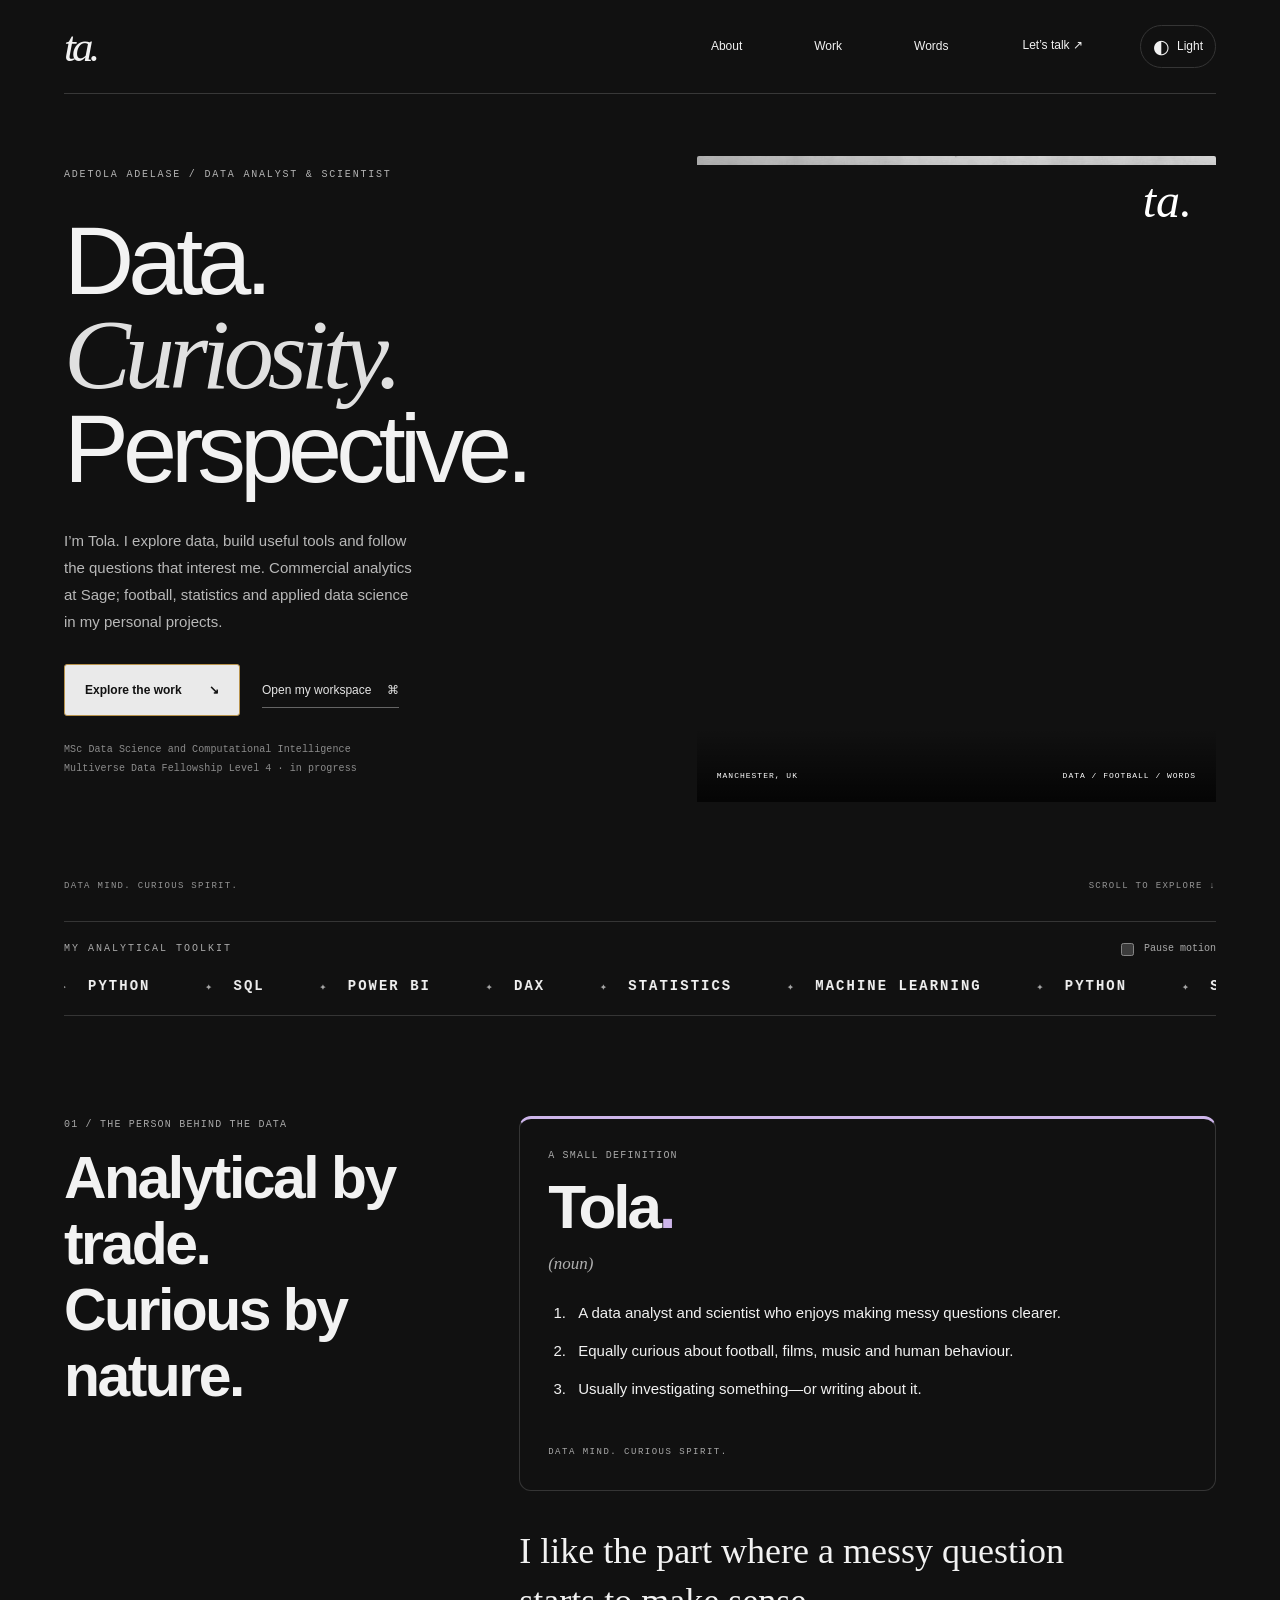
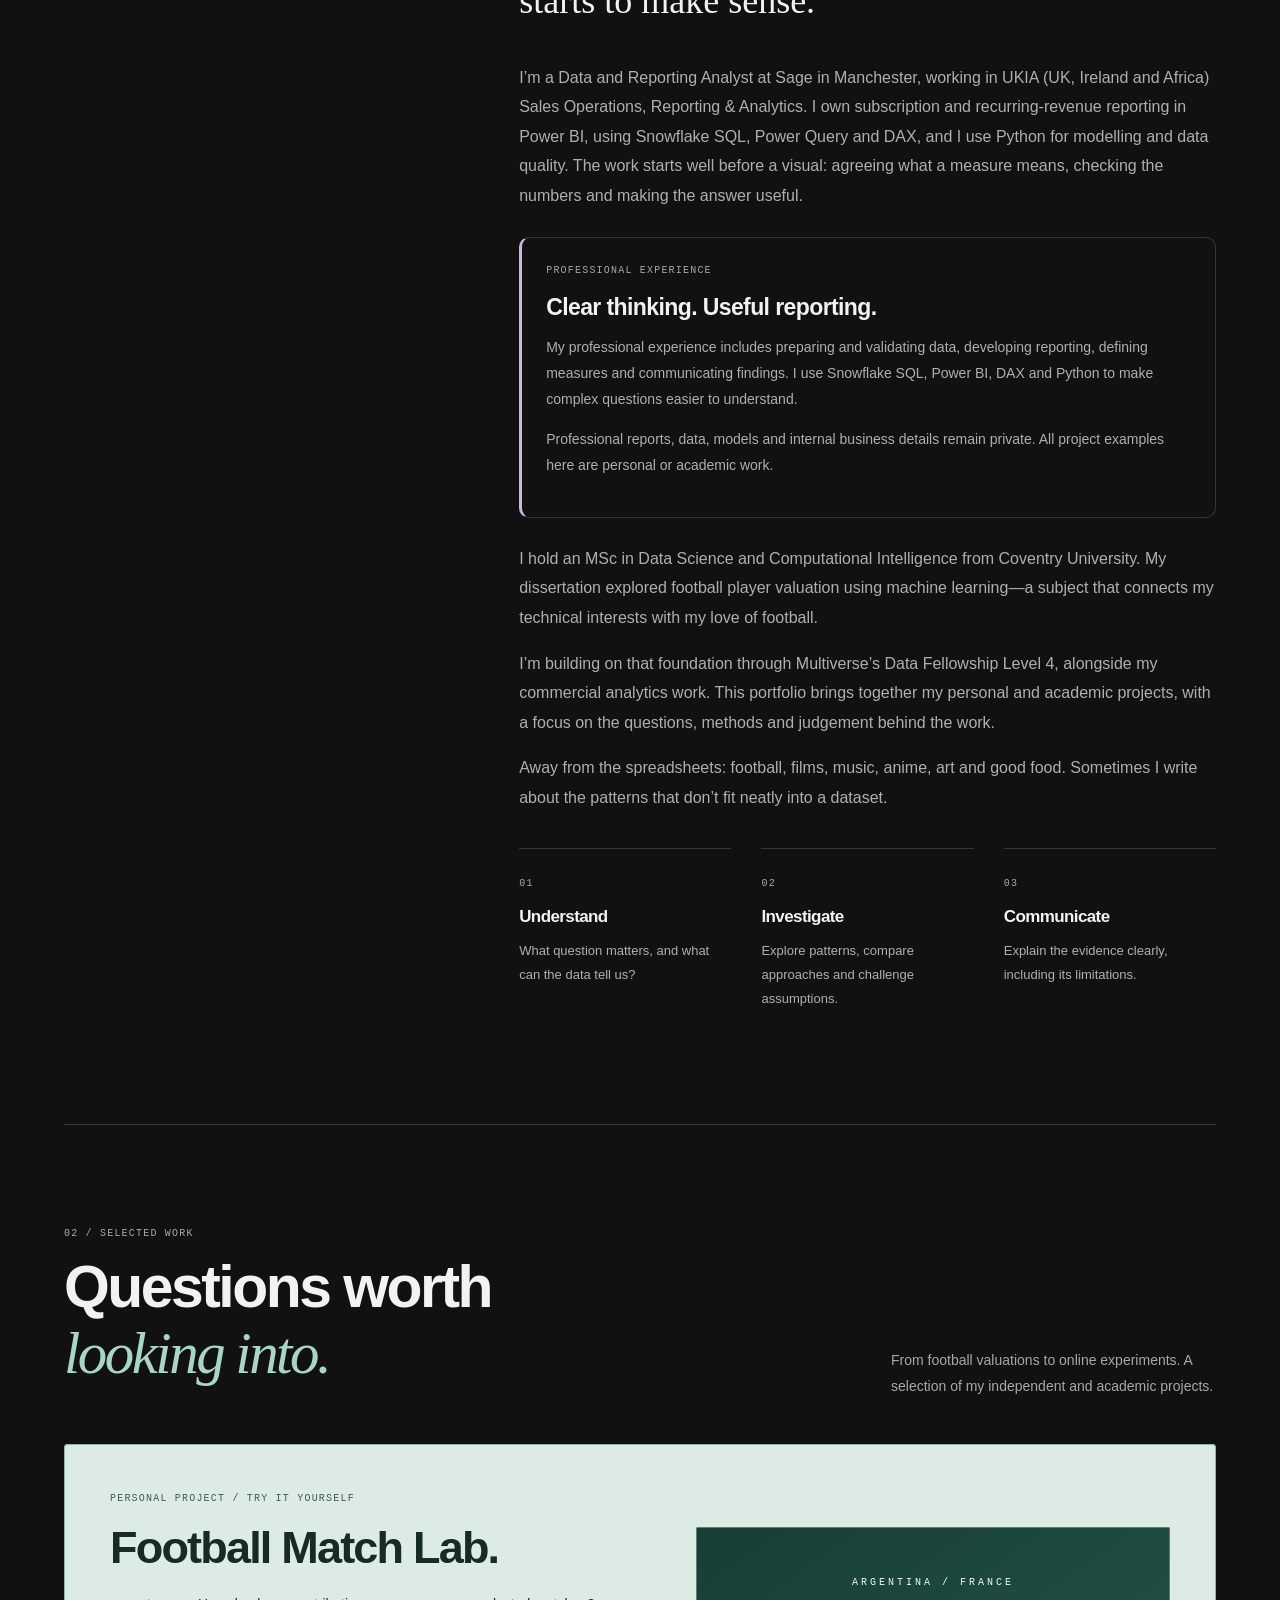
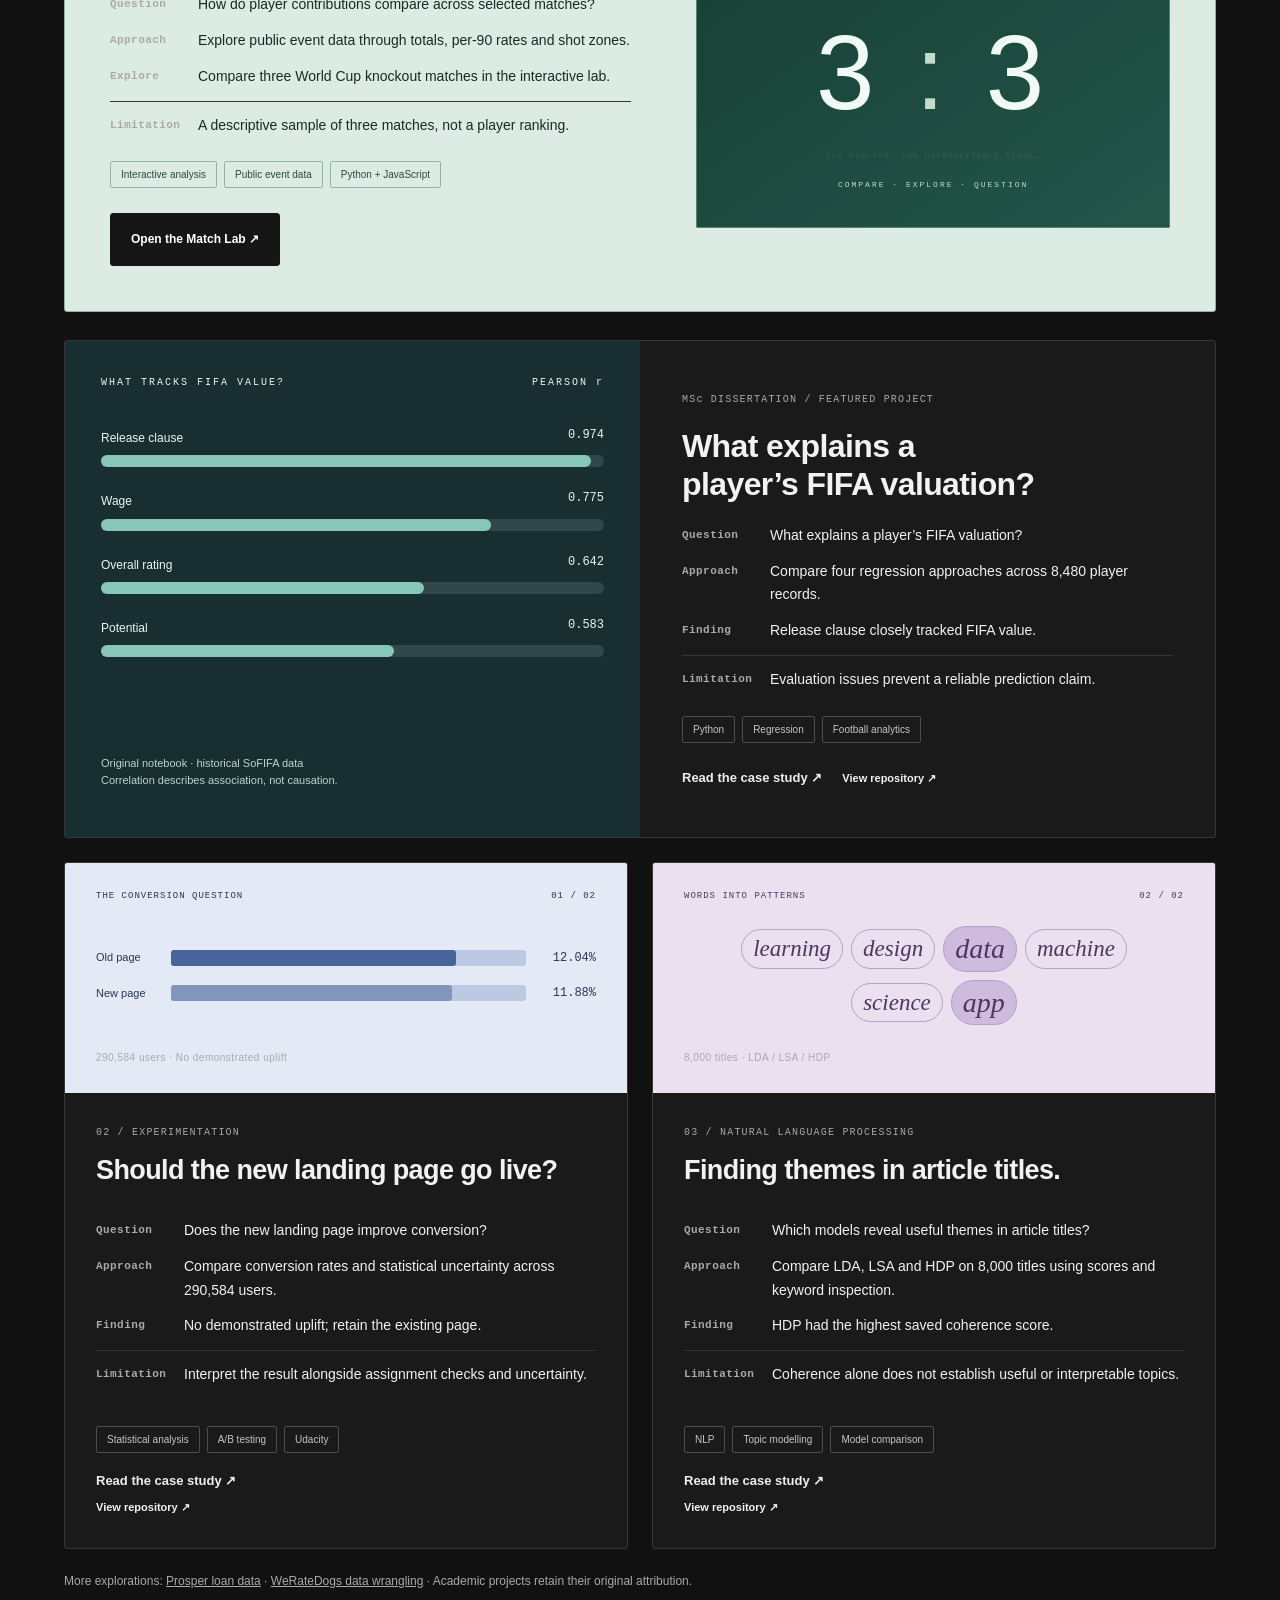
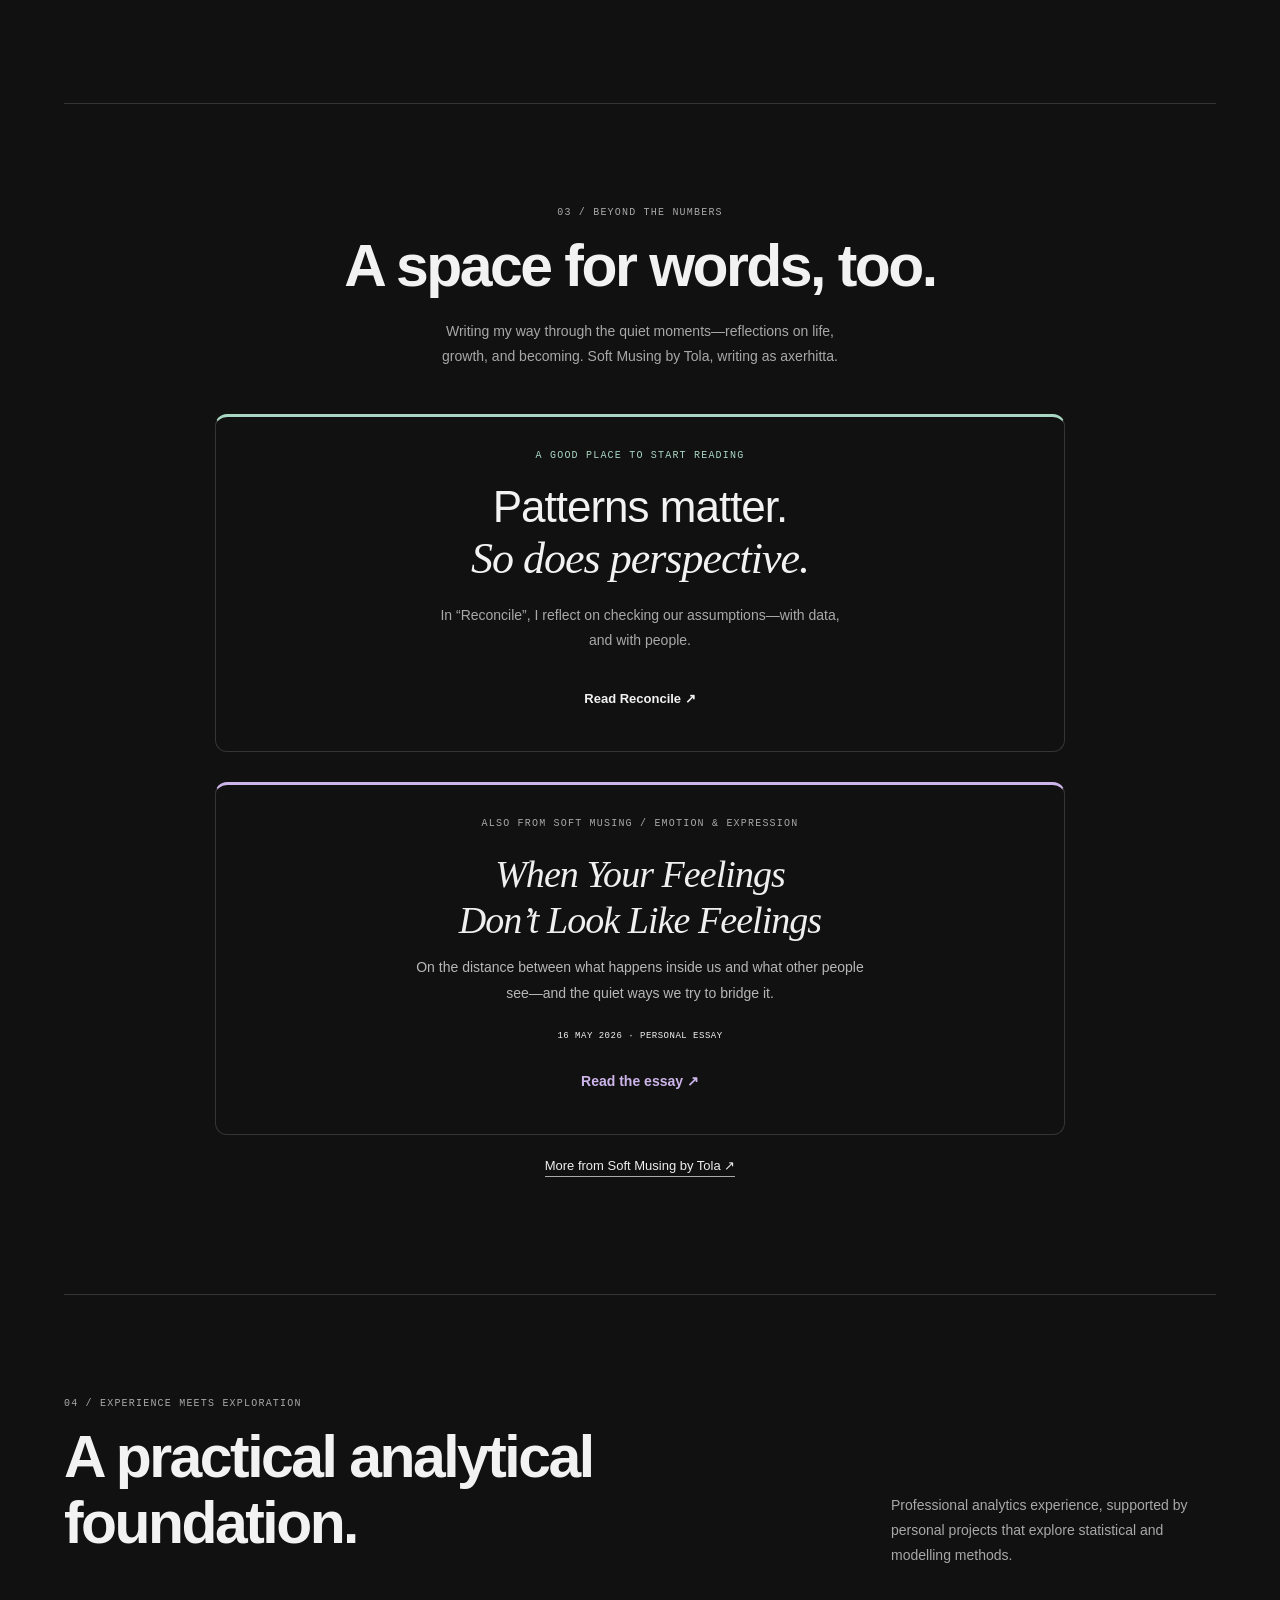
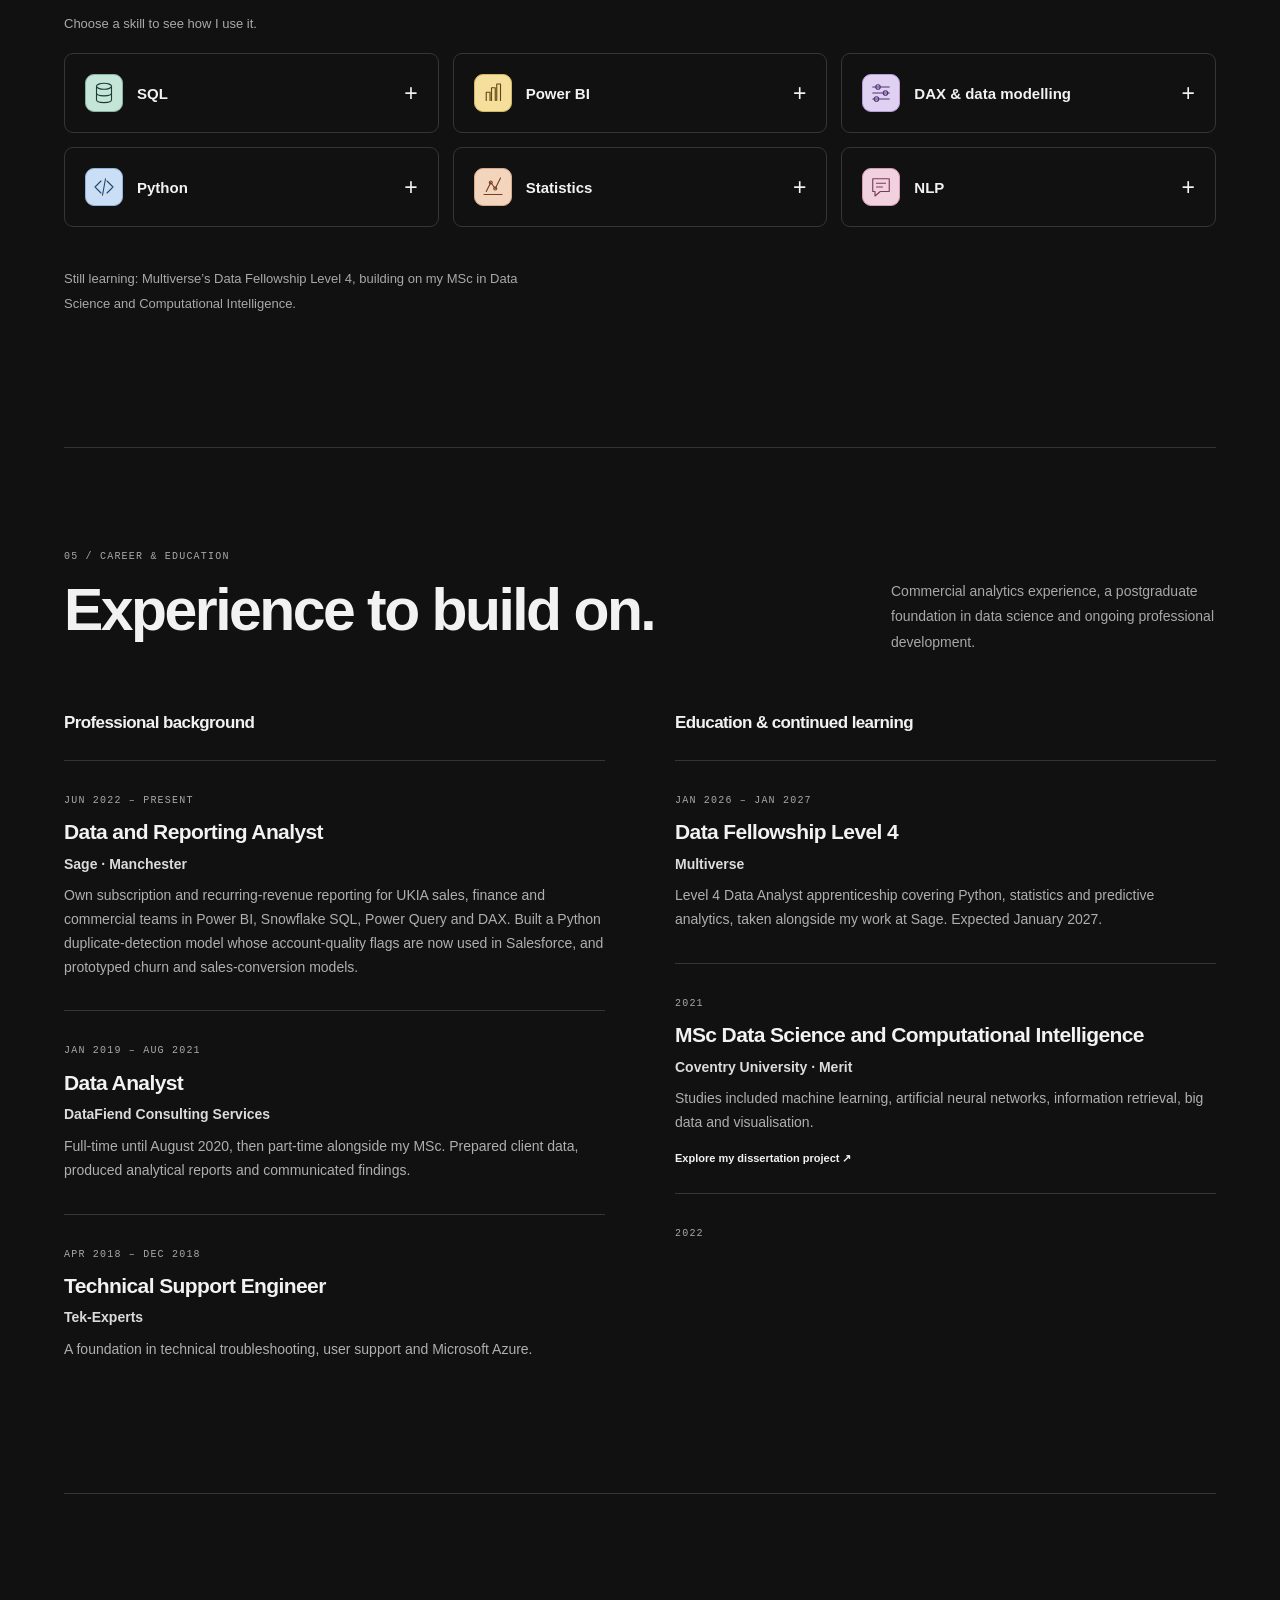
==== commit 32fdcf33: "Neutral football card: 'Football, always.' and remove Liverpool references Co-Authored-By: Claude Op" ====
--- a/index.html
+++ b/index.html
@@ -4,8 +4,8 @@
 <article class="project-card lab-spotlight" data-kind="football"><div class="lab-preview"><a aria-label="Open the Football Match Lab" class="lab-preview-image" href="football-match-lab.html"><img alt="Actual Match Lab view comparing Lionel Messi and Kylian Mbappé, with contribution bars and shot zones" decoding="async" height="664" loading="lazy" src="assets/previews/matchlab-totals.webp" width="868"/></a><div class="preview-caption"><span>CAPTURED FROM THE LIVE PROJECT</span><button data-open-lab-preview="" type="button">Preview tour ↗</button></div></div><div class="project-info"><span class="eyebrow">INTERACTIVE / PUBLIC EVENT DATA</span><h3>Football Match Lab.</h3><dl class="project-evidence"><div><dt>Question</dt><dd>How do player contributions compare across selected matches?</dd></div><div><dt>Approach</dt><dd>Explore public event data through totals, per-90 rates and shot zones.</dd></div><div><dt>Explore</dt><dd>Compare three World Cup knockout matches in the interactive lab.</dd></div><div><dt>Limitation</dt><dd>A descriptive sample of three matches, not a player ranking.</dd></div></dl><div class="project-actions"><a href="football-match-lab.html">Open the lab ↗</a><a href="https://github.com/Tola-adelase/Tola-adelase.github.io" rel="noopener noreferrer" target="_blank">Code ↗</a></div></div></article>
 <article class="project-card" data-kind="football"><a aria-label="Read FIFA valuation case study" class="project-art valuation-art" href="football-case-study.html"><span>WHAT TRACKS FIFA VALUE?</span><div class="mini-bars"><i style="--bar:97%"></i><i style="--bar:77%"></i><i style="--bar:64%"></i><i style="--bar:58%"></i></div><small>8,480 PLAYERS / FOUR REGRESSION APPROACHES</small><b>↗</b></a><div class="project-info"><span class="eyebrow">MSc DISSERTATION / REGRESSION</span><h3>What explains a FIFA valuation?</h3><dl class="project-evidence"><div><dt>Question</dt><dd>What explains a player’s FIFA valuation?</dd></div><div><dt>Approach</dt><dd>Compare four regression approaches across 8,480 player records.</dd></div><div><dt>Finding</dt><dd>Release clause closely tracked FIFA value.</dd></div><div><dt>Limitation</dt><dd>Evaluation issues prevent a reliable prediction claim.</dd></div></dl><div class="project-actions"><a href="football-case-study.html">Read the case study ↗</a><a href="https://github.com/Tola-adelase/predicting-market-value-of-football-players-using-machine-learning-algorithm" rel="noopener noreferrer" target="_blank">Code ↗</a></div></div></article>
 <article class="project-card" data-kind="statistics"><a aria-label="Read landing-page experiment case study" class="project-art experiment-art" href="ab-testing-case-study.html"><span>THE CONVERSION QUESTION</span><div><strong>12.04<small>%</small></strong><span>OLD PAGE</span></div><div><strong>11.88<small>%</small></strong><span>NEW PAGE</span></div><small>290,584 USERS / NO DEMONSTRATED UPLIFT</small><b>↗</b></a><div class="project-info"><span class="eyebrow">EXPERIMENTATION / STATISTICAL TESTING</span><h3>Should the new page go live?</h3><dl class="project-evidence"><div><dt>Question</dt><dd>Does the new landing page improve conversion?</dd></div><div><dt>Approach</dt><dd>Compare conversion rates and statistical uncertainty across 290,584 users.</dd></div><div><dt>Finding</dt><dd>No demonstrated uplift; retain the existing page.</dd></div><div><dt>Limitation</dt><dd>Interpret the result alongside assignment checks and uncertainty.</dd></div></dl><div class="project-actions"><a href="ab-testing-case-study.html">Read the case study ↗</a><a href="https://github.com/Tola-adelase/Analyze_ab_test_results-showcase-udacityproject" rel="noopener noreferrer" target="_blank">Code ↗</a></div></div></article>
-<article class="project-card" data-kind="nlp"><a aria-label="Read topic modelling case study" class="project-art nlp-art" href="topic-modelling-case-study.html"><span>WORDS INTO PATTERNS</span><div><i>learning</i><i>design</i><i>data</i><i>science</i><i>machine</i></div><small>8,000 TITLES / LDA · LSA · HDP</small><b>↗</b></a><div class="project-info"><span class="eyebrow">NATURAL LANGUAGE PROCESSING</span><h3>Finding themes in article titles.</h3><dl class="project-evidence"><div><dt>Question</dt><dd>Which models reveal useful themes in article titles?</dd></div><div><dt>Approach</dt><dd>Compare LDA, LSA and HDP on 8,000 titles using scores and keyword inspection.</dd></div><div><dt>Finding</dt><dd>HDP had the highest saved coherence score.</dd></div><div><dt>Limitation</dt><dd>Coherence alone does not establish useful or interpretable topics.</dd></div></dl><div class="project-actions"><a href="topic-modelling-case-study.html">Read the case study ↗</a><a href="https://github.com/Tola-adelase/topic-modelling" rel="noopener noreferrer" target="_blank">Code ↗</a></div></div></article></div><p class="panel-note" id="project-count" role="status">4 projects to explore.</p><a class="inline-link" href="https://github.com/Tola-adelase" rel="noopener noreferrer" target="_blank">More notebooks and repositories on GitHub ↗</a></div><div class="window-panel" hidden="" id="panel-words"><section id="writing"><div class="sectionhead"><div><div class="eyebrow">05 / Beyond the numbers</div><h2>A space for words, too.</h2></div><p>Writing my way through the quiet moments—reflections on life, growth, and becoming. Soft Musing by Tola, writing as axerhitta.</p></div><div class="featured-writing"><span class="eyebrow">A GOOD PLACE TO START READING</span><h3>Patterns matter.<br/><em>So does perspective.</em></h3><p>In “Reconcile”, I reflect on checking our assumptions—with data, and with people.</p><a href="https://axerhitta.substack.com/p/reconcile" rel="noopener noreferrer" target="_blank">Read Reconcile ↗</a></div><div class="essay-grid"><a class="essay" href="https://axerhitta.substack.com/p/when-your-feelings-dont-look-like" rel="noopener noreferrer" target="_blank"><span class="num">ALSO FROM SOFT MUSING / EMOTION &amp; EXPRESSION</span><h3>When Your Feelings Don’t Look Like Feelings</h3><p>On the distance between what happens inside us and what other people see—and the quiet ways we try to bridge it.</p><span class="essay-meta">16 MAY 2026 · PERSONAL ESSAY</span><span class="essay-read">Read the essay ↗</span></a></div><p><a class="textlink" href="https://axerhitta.substack.com/" rel="noopener noreferrer" target="_blank">More from Soft Musing by Tola ↗</a></p></section></div><div class="window-panel" hidden="" id="panel-about"><section class="about" id="about"><div><div class="eyebrow">02 / The person behind the data</div><h2>Analytical by trade.<br/>Curious by nature.</h2></div><div><div class="tola-definition"><span class="eyebrow">A SMALL DEFINITION</span><h3>Tola<span>.</span></h3><p class="definition-type">(noun)</p><ol><li>A data analyst and scientist who enjoys making messy questions clearer.</li><li>Equally curious about football, films, music and human behaviour.</li><li>Usually investigating something—or writing about it.</li></ol><span class="definition-foot">DATA MIND. CURIOUS SPIRIT.</span></div><p class="lead">I like the part where a messy question starts to make sense.</p><p>I’m a Data and Reporting Analyst at Sage in Manchester, working in UKIA (UK, Ireland and Africa) Sales Operations, Reporting &amp; Analytics. I own subscription and recurring-revenue reporting in Power BI, using Snowflake SQL, Power Query and DAX, and I use Python for modelling and data quality. The work starts well before a visual: agreeing what a measure means, checking the numbers and making the answer useful.</p><aside class="professional-note"><span class="eyebrow">PROFESSIONAL EXPERIENCE</span><h3>Clear thinking. Useful reporting.</h3><p>My professional experience includes preparing and validating data, developing reporting, defining measures and communicating findings. I use Snowflake SQL, Power BI, DAX and Python to make complex questions easier to understand.</p><p class="project-caveat">Professional reports, data, models and internal business details remain private. All project examples here are personal or academic work.</p></aside><p>I hold an MSc in Data Science and Computational Intelligence from Coventry University. My dissertation explored football player valuation using machine learning—a subject that connects my technical interests with my love of football.</p><p>I’m building on that foundation through Multiverse’s Data Fellowship Level 4, alongside my commercial analytics work. This portfolio brings together my personal and academic projects, with a focus on the questions, methods and judgement behind the work.</p><p>Away from the spreadsheets: Liverpool, films, music, anime, art and good food. Sometimes I write about the patterns that don’t fit neatly into a dataset.</p><div class="steps"><div class="step"><span class="num">01</span><h3>Understand</h3><p>What question matters, and what can the data tell us?</p></div><div class="step"><span class="num">02</span><h3>Investigate</h3><p>Explore patterns, compare approaches and challenge assumptions.</p></div><div class="step"><span class="num">03</span><h3>Communicate</h3><p>Explain the evidence clearly, including its limitations.</p></div></div></div></section><section id="skills"><div class="sectionhead"><div><div class="eyebrow">03 / Experience meets exploration</div><h2>A practical analytical foundation.</h2></div><p>Professional analytics experience, supported by personal projects that explore statistical and modelling methods.</p></div><div class="skill-explorer"><p class="skill-instruction">Choose a skill to see how I use it.</p><div class="skill-evidence-grid"><details class="skill-evidence"><summary><svg class="skill-illustration" viewBox="0 0 32 32" fill="none" stroke="currentColor" stroke-width="1.5" stroke-linecap="round" stroke-linejoin="round" aria-hidden="true"><ellipse cx="16" cy="7" rx="10" ry="4"/><path d="M6 7v18c0 5 20 5 20 0V7M6 16c0 5 20 5 20 0"/></svg><span>SQL</span><span class="skill-plus" aria-hidden="true">+</span></summary><div class="skill-evidence-body"><h3>Prepare the data before telling the story.</h3><p>At Sage, I use Snowflake SQL to prepare, deduplicate and reconcile subscription data before it reaches a report.</p><a href="mailto:tola.adelase@gmail.com">Ask about my experience ↗</a></div></details><details class="skill-evidence"><summary><svg class="skill-illustration" viewBox="0 0 32 32" fill="none" stroke="currentColor" stroke-width="1.5" stroke-linecap="round" stroke-linejoin="round" aria-hidden="true"><path d="M7 26V15h5v11M14 26V9h5v17M21 26V4h5v22"/></svg><span>Power BI</span><span class="skill-plus" aria-hidden="true">+</span></summary><div class="skill-evidence-body"><h3>Make performance easier to understand.</h3><p>At Sage, I own subscription and recurring-revenue reporting in Power BI for UKIA sales, finance and commercial teams. This work is confidential; reports and underlying data aren’t displayed here.</p><a href="#about">Read about my professional work ↗</a></div></details><details class="skill-evidence"><summary><svg class="skill-illustration" viewBox="0 0 32 32" fill="none" stroke="currentColor" stroke-width="1.5" stroke-linecap="round" stroke-linejoin="round" aria-hidden="true"><path d="M5 8h22M5 16h22M5 24h22"/><circle cx="12" cy="8" r="3"/><circle cx="22" cy="16" r="3"/><circle cx="10" cy="24" r="3"/></svg><span>DAX & data modelling</span><span class="skill-plus" aria-hidden="true">+</span></summary><div class="skill-evidence-body"><h3>Give measures a consistent meaning.</h3><p>My professional work includes DAX measures, data modelling and validation so reporting answers the intended question. Sage models and calculations remain private.</p><a href="#about">Explore my background ↗</a></div></details><details class="skill-evidence"><summary><svg class="skill-illustration" viewBox="0 0 32 32" fill="none" stroke="currentColor" stroke-width="1.5" stroke-linecap="round" stroke-linejoin="round" aria-hidden="true"><path d="m12 8-8 8 8 8m8-16 8 8-8 8M18 5l-4 22"/></svg><span>Python</span><span class="skill-plus" aria-hidden="true">+</span></summary><div class="skill-evidence-body"><h3>From raw records to an investigation.</h3><p>At Sage, I built a Python duplicate-detection model whose account-quality flags are now used in Salesforce. My football valuation project brings together web scraping, cleaning, exploration and regression, and its case study explains the limits of the saved evaluation results.</p><a href="football-case-study.html">Explore the football case study ↗</a></div></details><details class="skill-evidence"><summary><svg class="skill-illustration" viewBox="0 0 32 32" fill="none" stroke="currentColor" stroke-width="1.5" stroke-linecap="round" stroke-linejoin="round" aria-hidden="true"><path d="M4 26h24M7 22l6-12 6 8 7-14"/><circle cx="13" cy="10" r="2"/><circle cx="19" cy="18" r="2"/></svg><span>Statistics</span><span class="skill-plus" aria-hidden="true">+</span></summary><div class="skill-evidence-body"><h3>Turn an experiment into a decision.</h3><p>In a landing-page experiment with 290,584 analysed users, I compared conversion rates and uncertainty. The evidence did not demonstrate an uplift from the new page.</p><a href="ab-testing-case-study.html">Read the experiment ↗</a></div></details><details class="skill-evidence"><summary><svg class="skill-illustration" viewBox="0 0 32 32" fill="none" stroke="currentColor" stroke-width="1.5" stroke-linecap="round" stroke-linejoin="round" aria-hidden="true"><path d="M5 5h22v17H15l-7 6v-6H5zM10 11h12M10 16h8"/></svg><span>NLP</span><span class="skill-plus" aria-hidden="true">+</span></summary><div class="skill-evidence-body"><h3>Look beyond the model score.</h3><p>I compared LDA, LSA and HDP on 8,000 article titles, using coherence scores and keyword inspection to assess the themes and limitations.</p><a href="topic-modelling-case-study.html">Explore the topic models ↗</a></div></details></div></div><p class="learning-footnote">Still learning: Multiverse’s Data Fellowship Level 4, building on my MSc in Data Science and Computational Intelligence.</p></section><section id="background"><div class="sectionhead"><div><div class="eyebrow">04 / Career &amp; education</div><h2>Experience to build on.</h2></div><p>Commercial analytics experience, a postgraduate foundation in data science and ongoing professional development.</p></div><div class="background-grid"><div><h3 class="column-label">Professional background</h3><article class="timeline-entry"><span class="num">JUN 2022 – PRESENT</span><h3>Data and Reporting Analyst</h3><p class="institution">Sage · Manchester</p><p>Own subscription and recurring-revenue reporting for UKIA sales, finance and commercial teams in Power BI, Snowflake SQL, Power Query and DAX. Built a Python duplicate-detection model whose account-quality flags are now used in Salesforce, and prototyped churn and sales-conversion models.</p></article><article class="timeline-entry"><span class="num">JAN 2019 – AUG 2021</span><h3>Data Analyst</h3><p class="institution">DataFiend Consulting Services</p><p>Full-time until August 2020, then part-time alongside my MSc. Prepared client data, produced analytical reports and communicated findings.</p></article><article class="timeline-entry"><span class="num">APR 2018 – DEC 2018</span><h3>Technical Support Engineer</h3><p class="institution">Tek-Experts</p><p>A foundation in technical troubleshooting, user support and Microsoft Azure.</p></article></div><div><h3 class="column-label">Education &amp; continued learning</h3><article class="timeline-entry"><span class="num">JAN 2026 – JAN 2027</span><h3>Data Fellowship Level 4</h3><p class="institution">Multiverse</p><p>Level 4 Data Analyst apprenticeship covering Python, statistics and predictive analytics, taken alongside my work at Sage. Expected January 2027.</p></article><article class="timeline-entry"><span class="num">2021</span><h3>MSc Data Science and Computational Intelligence</h3><p class="institution">Coventry University · Merit</p><p>Studies included machine learning, artificial neural networks, information retrieval, big data and visualisation.</p><a class="projectlink" href="football-case-study.html">Explore my dissertation project ↗</a></article><article class="timeline-entry"><span class="num">2022</span><h3>Data Analyst Nanodegree</h3><p class="institution">Udacity</p><p>Project work spanning data investigation, wrangling, experimentation and visualisation.</p><a class="projectlink" href="#work">See selected projects ↗</a></article><article class="timeline-entry"><span class="num">2013</span><h3>BTech Information Technology</h3><p class="institution">Bells University of Technology · Nigeria</p><p>A technical foundation in computing, data structures and data management.</p></article></div></div></section><p class="profile-links"><a href="assets/Adetola-Adelase-Public-CV.pdf" rel="noopener noreferrer" target="_blank">View my public CV ↗</a><a href="https://www.linkedin.com/in/adetola-adelase/" rel="noopener noreferrer" target="_blank">Connect on LinkedIn ↗</a></p></div><div class="window-panel" hidden="" id="panel-play"><div class="panel-heading"><span class="eyebrow">06 / OFF DUTY</span><h2>Still curious.<br/><em>Just off the clock.</em></h2><p>Liverpool on matchday. Films, music and good food in between.</p></div><div class="personal-grid">
-<details class="personal-card"><summary><span aria-hidden="true" class="personal-art football-art">YNWA<img class="lfc-crest" alt="" loading="lazy" width="82" height="106" src="https://a.espncdn.com/i/teamlogos/soccer/500/364.png"/></span><span class="personal-label">01 / THE BEAUTIFUL GAME</span><span class="personal-title">Liverpool, always.</span><span class="personal-prompt">A little more <i aria-hidden="true">+</i></span></summary><div class="personal-content"><p>A Liverpool fan with a love for the game—and the questions hiding behind the scoreline.</p><a href="football-match-lab.html">Explore my Match Lab ↗</a></div></details>
+<article class="project-card" data-kind="nlp"><a aria-label="Read topic modelling case study" class="project-art nlp-art" href="topic-modelling-case-study.html"><span>WORDS INTO PATTERNS</span><div><i>learning</i><i>design</i><i>data</i><i>science</i><i>machine</i></div><small>8,000 TITLES / LDA · LSA · HDP</small><b>↗</b></a><div class="project-info"><span class="eyebrow">NATURAL LANGUAGE PROCESSING</span><h3>Finding themes in article titles.</h3><dl class="project-evidence"><div><dt>Question</dt><dd>Which models reveal useful themes in article titles?</dd></div><div><dt>Approach</dt><dd>Compare LDA, LSA and HDP on 8,000 titles using scores and keyword inspection.</dd></div><div><dt>Finding</dt><dd>HDP had the highest saved coherence score.</dd></div><div><dt>Limitation</dt><dd>Coherence alone does not establish useful or interpretable topics.</dd></div></dl><div class="project-actions"><a href="topic-modelling-case-study.html">Read the case study ↗</a><a href="https://github.com/Tola-adelase/topic-modelling" rel="noopener noreferrer" target="_blank">Code ↗</a></div></div></article></div><p class="panel-note" id="project-count" role="status">4 projects to explore.</p><a class="inline-link" href="https://github.com/Tola-adelase" rel="noopener noreferrer" target="_blank">More notebooks and repositories on GitHub ↗</a></div><div class="window-panel" hidden="" id="panel-words"><section id="writing"><div class="sectionhead"><div><div class="eyebrow">05 / Beyond the numbers</div><h2>A space for words, too.</h2></div><p>Writing my way through the quiet moments—reflections on life, growth, and becoming. Soft Musing by Tola, writing as axerhitta.</p></div><div class="featured-writing"><span class="eyebrow">A GOOD PLACE TO START READING</span><h3>Patterns matter.<br/><em>So does perspective.</em></h3><p>In “Reconcile”, I reflect on checking our assumptions—with data, and with people.</p><a href="https://axerhitta.substack.com/p/reconcile" rel="noopener noreferrer" target="_blank">Read Reconcile ↗</a></div><div class="essay-grid"><a class="essay" href="https://axerhitta.substack.com/p/when-your-feelings-dont-look-like" rel="noopener noreferrer" target="_blank"><span class="num">ALSO FROM SOFT MUSING / EMOTION &amp; EXPRESSION</span><h3>When Your Feelings Don’t Look Like Feelings</h3><p>On the distance between what happens inside us and what other people see—and the quiet ways we try to bridge it.</p><span class="essay-meta">16 MAY 2026 · PERSONAL ESSAY</span><span class="essay-read">Read the essay ↗</span></a></div><p><a class="textlink" href="https://axerhitta.substack.com/" rel="noopener noreferrer" target="_blank">More from Soft Musing by Tola ↗</a></p></section></div><div class="window-panel" hidden="" id="panel-about"><section class="about" id="about"><div><div class="eyebrow">02 / The person behind the data</div><h2>Analytical by trade.<br/>Curious by nature.</h2></div><div><div class="tola-definition"><span class="eyebrow">A SMALL DEFINITION</span><h3>Tola<span>.</span></h3><p class="definition-type">(noun)</p><ol><li>A data analyst and scientist who enjoys making messy questions clearer.</li><li>Equally curious about football, films, music and human behaviour.</li><li>Usually investigating something—or writing about it.</li></ol><span class="definition-foot">DATA MIND. CURIOUS SPIRIT.</span></div><p class="lead">I like the part where a messy question starts to make sense.</p><p>I’m a Data and Reporting Analyst at Sage in Manchester, working in UKIA (UK, Ireland and Africa) Sales Operations, Reporting &amp; Analytics. I own subscription and recurring-revenue reporting in Power BI, using Snowflake SQL, Power Query and DAX, and I use Python for modelling and data quality. The work starts well before a visual: agreeing what a measure means, checking the numbers and making the answer useful.</p><aside class="professional-note"><span class="eyebrow">PROFESSIONAL EXPERIENCE</span><h3>Clear thinking. Useful reporting.</h3><p>My professional experience includes preparing and validating data, developing reporting, defining measures and communicating findings. I use Snowflake SQL, Power BI, DAX and Python to make complex questions easier to understand.</p><p class="project-caveat">Professional reports, data, models and internal business details remain private. All project examples here are personal or academic work.</p></aside><p>I hold an MSc in Data Science and Computational Intelligence from Coventry University. My dissertation explored football player valuation using machine learning—a subject that connects my technical interests with my love of football.</p><p>I’m building on that foundation through Multiverse’s Data Fellowship Level 4, alongside my commercial analytics work. This portfolio brings together my personal and academic projects, with a focus on the questions, methods and judgement behind the work.</p><p>Away from the spreadsheets: football, films, music, anime, art and good food. Sometimes I write about the patterns that don’t fit neatly into a dataset.</p><div class="steps"><div class="step"><span class="num">01</span><h3>Understand</h3><p>What question matters, and what can the data tell us?</p></div><div class="step"><span class="num">02</span><h3>Investigate</h3><p>Explore patterns, compare approaches and challenge assumptions.</p></div><div class="step"><span class="num">03</span><h3>Communicate</h3><p>Explain the evidence clearly, including its limitations.</p></div></div></div></section><section id="skills"><div class="sectionhead"><div><div class="eyebrow">03 / Experience meets exploration</div><h2>A practical analytical foundation.</h2></div><p>Professional analytics experience, supported by personal projects that explore statistical and modelling methods.</p></div><div class="skill-explorer"><p class="skill-instruction">Choose a skill to see how I use it.</p><div class="skill-evidence-grid"><details class="skill-evidence"><summary><svg class="skill-illustration" viewBox="0 0 32 32" fill="none" stroke="currentColor" stroke-width="1.5" stroke-linecap="round" stroke-linejoin="round" aria-hidden="true"><ellipse cx="16" cy="7" rx="10" ry="4"/><path d="M6 7v18c0 5 20 5 20 0V7M6 16c0 5 20 5 20 0"/></svg><span>SQL</span><span class="skill-plus" aria-hidden="true">+</span></summary><div class="skill-evidence-body"><h3>Prepare the data before telling the story.</h3><p>At Sage, I use Snowflake SQL to prepare, deduplicate and reconcile subscription data before it reaches a report.</p><a href="mailto:tola.adelase@gmail.com">Ask about my experience ↗</a></div></details><details class="skill-evidence"><summary><svg class="skill-illustration" viewBox="0 0 32 32" fill="none" stroke="currentColor" stroke-width="1.5" stroke-linecap="round" stroke-linejoin="round" aria-hidden="true"><path d="M7 26V15h5v11M14 26V9h5v17M21 26V4h5v22"/></svg><span>Power BI</span><span class="skill-plus" aria-hidden="true">+</span></summary><div class="skill-evidence-body"><h3>Make performance easier to understand.</h3><p>At Sage, I own subscription and recurring-revenue reporting in Power BI for UKIA sales, finance and commercial teams. This work is confidential; reports and underlying data aren’t displayed here.</p><a href="#about">Read about my professional work ↗</a></div></details><details class="skill-evidence"><summary><svg class="skill-illustration" viewBox="0 0 32 32" fill="none" stroke="currentColor" stroke-width="1.5" stroke-linecap="round" stroke-linejoin="round" aria-hidden="true"><path d="M5 8h22M5 16h22M5 24h22"/><circle cx="12" cy="8" r="3"/><circle cx="22" cy="16" r="3"/><circle cx="10" cy="24" r="3"/></svg><span>DAX & data modelling</span><span class="skill-plus" aria-hidden="true">+</span></summary><div class="skill-evidence-body"><h3>Give measures a consistent meaning.</h3><p>My professional work includes DAX measures, data modelling and validation so reporting answers the intended question. Sage models and calculations remain private.</p><a href="#about">Explore my background ↗</a></div></details><details class="skill-evidence"><summary><svg class="skill-illustration" viewBox="0 0 32 32" fill="none" stroke="currentColor" stroke-width="1.5" stroke-linecap="round" stroke-linejoin="round" aria-hidden="true"><path d="m12 8-8 8 8 8m8-16 8 8-8 8M18 5l-4 22"/></svg><span>Python</span><span class="skill-plus" aria-hidden="true">+</span></summary><div class="skill-evidence-body"><h3>From raw records to an investigation.</h3><p>At Sage, I built a Python duplicate-detection model whose account-quality flags are now used in Salesforce. My football valuation project brings together web scraping, cleaning, exploration and regression, and its case study explains the limits of the saved evaluation results.</p><a href="football-case-study.html">Explore the football case study ↗</a></div></details><details class="skill-evidence"><summary><svg class="skill-illustration" viewBox="0 0 32 32" fill="none" stroke="currentColor" stroke-width="1.5" stroke-linecap="round" stroke-linejoin="round" aria-hidden="true"><path d="M4 26h24M7 22l6-12 6 8 7-14"/><circle cx="13" cy="10" r="2"/><circle cx="19" cy="18" r="2"/></svg><span>Statistics</span><span class="skill-plus" aria-hidden="true">+</span></summary><div class="skill-evidence-body"><h3>Turn an experiment into a decision.</h3><p>In a landing-page experiment with 290,584 analysed users, I compared conversion rates and uncertainty. The evidence did not demonstrate an uplift from the new page.</p><a href="ab-testing-case-study.html">Read the experiment ↗</a></div></details><details class="skill-evidence"><summary><svg class="skill-illustration" viewBox="0 0 32 32" fill="none" stroke="currentColor" stroke-width="1.5" stroke-linecap="round" stroke-linejoin="round" aria-hidden="true"><path d="M5 5h22v17H15l-7 6v-6H5zM10 11h12M10 16h8"/></svg><span>NLP</span><span class="skill-plus" aria-hidden="true">+</span></summary><div class="skill-evidence-body"><h3>Look beyond the model score.</h3><p>I compared LDA, LSA and HDP on 8,000 article titles, using coherence scores and keyword inspection to assess the themes and limitations.</p><a href="topic-modelling-case-study.html">Explore the topic models ↗</a></div></details></div></div><p class="learning-footnote">Still learning: Multiverse’s Data Fellowship Level 4, building on my MSc in Data Science and Computational Intelligence.</p></section><section id="background"><div class="sectionhead"><div><div class="eyebrow">04 / Career &amp; education</div><h2>Experience to build on.</h2></div><p>Commercial analytics experience, a postgraduate foundation in data science and ongoing professional development.</p></div><div class="background-grid"><div><h3 class="column-label">Professional background</h3><article class="timeline-entry"><span class="num">JUN 2022 – PRESENT</span><h3>Data and Reporting Analyst</h3><p class="institution">Sage · Manchester</p><p>Own subscription and recurring-revenue reporting for UKIA sales, finance and commercial teams in Power BI, Snowflake SQL, Power Query and DAX. Built a Python duplicate-detection model whose account-quality flags are now used in Salesforce, and prototyped churn and sales-conversion models.</p></article><article class="timeline-entry"><span class="num">JAN 2019 – AUG 2021</span><h3>Data Analyst</h3><p class="institution">DataFiend Consulting Services</p><p>Full-time until August 2020, then part-time alongside my MSc. Prepared client data, produced analytical reports and communicated findings.</p></article><article class="timeline-entry"><span class="num">APR 2018 – DEC 2018</span><h3>Technical Support Engineer</h3><p class="institution">Tek-Experts</p><p>A foundation in technical troubleshooting, user support and Microsoft Azure.</p></article></div><div><h3 class="column-label">Education &amp; continued learning</h3><article class="timeline-entry"><span class="num">JAN 2026 – JAN 2027</span><h3>Data Fellowship Level 4</h3><p class="institution">Multiverse</p><p>Level 4 Data Analyst apprenticeship covering Python, statistics and predictive analytics, taken alongside my work at Sage. Expected January 2027.</p></article><article class="timeline-entry"><span class="num">2021</span><h3>MSc Data Science and Computational Intelligence</h3><p class="institution">Coventry University · Merit</p><p>Studies included machine learning, artificial neural networks, information retrieval, big data and visualisation.</p><a class="projectlink" href="football-case-study.html">Explore my dissertation project ↗</a></article><article class="timeline-entry"><span class="num">2022</span><h3>Data Analyst Nanodegree</h3><p class="institution">Udacity</p><p>Project work spanning data investigation, wrangling, experimentation and visualisation.</p><a class="projectlink" href="#work">See selected projects ↗</a></article><article class="timeline-entry"><span class="num">2013</span><h3>BTech Information Technology</h3><p class="institution">Bells University of Technology · Nigeria</p><p>A technical foundation in computing, data structures and data management.</p></article></div></div></section><p class="profile-links"><a href="assets/Adetola-Adelase-Public-CV.pdf" rel="noopener noreferrer" target="_blank">View my public CV ↗</a><a href="https://www.linkedin.com/in/adetola-adelase/" rel="noopener noreferrer" target="_blank">Connect on LinkedIn ↗</a></p></div><div class="window-panel" hidden="" id="panel-play"><div class="panel-heading"><span class="eyebrow">06 / OFF DUTY</span><h2>Still curious.<br/><em>Just off the clock.</em></h2><p>Liverpool on matchday. Films, music and good food in between.</p></div><div class="personal-grid">
+<details class="personal-card"><summary><span aria-hidden="true" class="personal-art football-art"><span>⚽</span></span><span class="personal-label">01 / THE BEAUTIFUL GAME</span><span class="personal-title">Football, always.</span><span class="personal-prompt">A little more <i aria-hidden="true">+</i></span></summary><div class="personal-content"><p>I love the game, and the questions hiding behind the scoreline.</p><a href="football-match-lab.html">Explore my Match Lab ↗</a></div></details>
 <details class="personal-card"><summary><span aria-hidden="true" class="personal-art slow-art"><span>DO LESS.</span><em>Enjoy more.</em><small>THE SOFT LIFE DEPARTMENT</small></span><span class="personal-label">02 / THE SLOWER SIDE</span><span class="personal-title">Good food. No rush.</span><span class="personal-prompt">A little more <i aria-hidden="true">+</i></span></summary><div class="personal-content"><p>Nigerian food, something new to try around Manchester, and a day that doesn’t feel like a checklist. My kind of soft life leaves time to enjoy where I am.</p></div></details>
 <details class="personal-card"><summary><span aria-hidden="true" class="personal-art culture-art"><span>▶</span><span>♫</span><span>✦</span></span><span class="personal-label">03 / THE OTHER INTERESTS</span><span class="personal-title">Anime. Film. Music.</span><span class="personal-prompt">A little more <i aria-hidden="true">+</i></span></summary><div class="personal-content"><p><strong>Anime.</strong> Currently watching Black Clover. Some of my favourites include Fullmetal Alchemist: Brotherhood, Naruto, Bleach, Attack on Titan, Jujutsu Kaisen, Death Note, Hunter × Hunter and Vinland Saga.</p><p><strong>Film &amp; series.</strong> Always up for a strong storyline, great acting, drama, suspense and a bit of horror. Name a well-rated film or series and there’s a good chance I’ve seen it.</p><p><strong>Music.</strong> Afrobeats, amapiano, R&amp;B and hip-hop are usually in rotation. There’s a soundtrack for every mood.</p><a href="https://music.youtube.com/@axe_rhitta?si=SW0mDx3nrta-Mtki" rel="noopener noreferrer" target="_blank">Find me on YouTube Music ↗</a></div></details>
 <details class="personal-card"><summary><span aria-hidden="true" class="personal-art words-art">Soft<br/><em>Musing.</em><small>by Tola</small></span><span class="personal-label">04 / A SPACE FOR WORDS</span><span class="personal-title">Writing as axerhitta.</span><span class="personal-prompt">A little more <i aria-hidden="true">+</i></span></summary><div class="personal-content"><p>Writing my way through the quiet moments, reflections on life, growth, and becoming. Soft Musing by Tola, writing as axerhitta.</p><a href="https://axerhitta.substack.com/" rel="noopener noreferrer" target="_blank">Read Soft Musing ↗</a></div></details>
--- a/assets/desktop.css
+++ b/assets/desktop.css
@@ -76,8 +76,6 @@
 @media(max-width:700px){.tola-definition{padding:22px;margin-bottom:28px}.tola-definition h3{font-size:50px!important}.tola-definition li{font-size:14px;padding-left:3px}.skill-illustration{width:34px;height:34px}.skill-evidence summary{gap:12px}.learning-footnote{font-size:13px}}
 
 /* Off-duty colour accents */
-.personal-art.football-art{background:#f6dedf;color:#a91022;gap:14px}
-.personal-art.football-art .lfc-crest{width:82px;height:106px;object-fit:contain;filter:none}
 .personal-art.slow-art{background:#f3e6cf;color:#715124}
 .personal-art.culture-art{background:#e8e1f5;color:#624591}
 .personal-art.culture-art>span:nth-child(2){color:#137f7d}
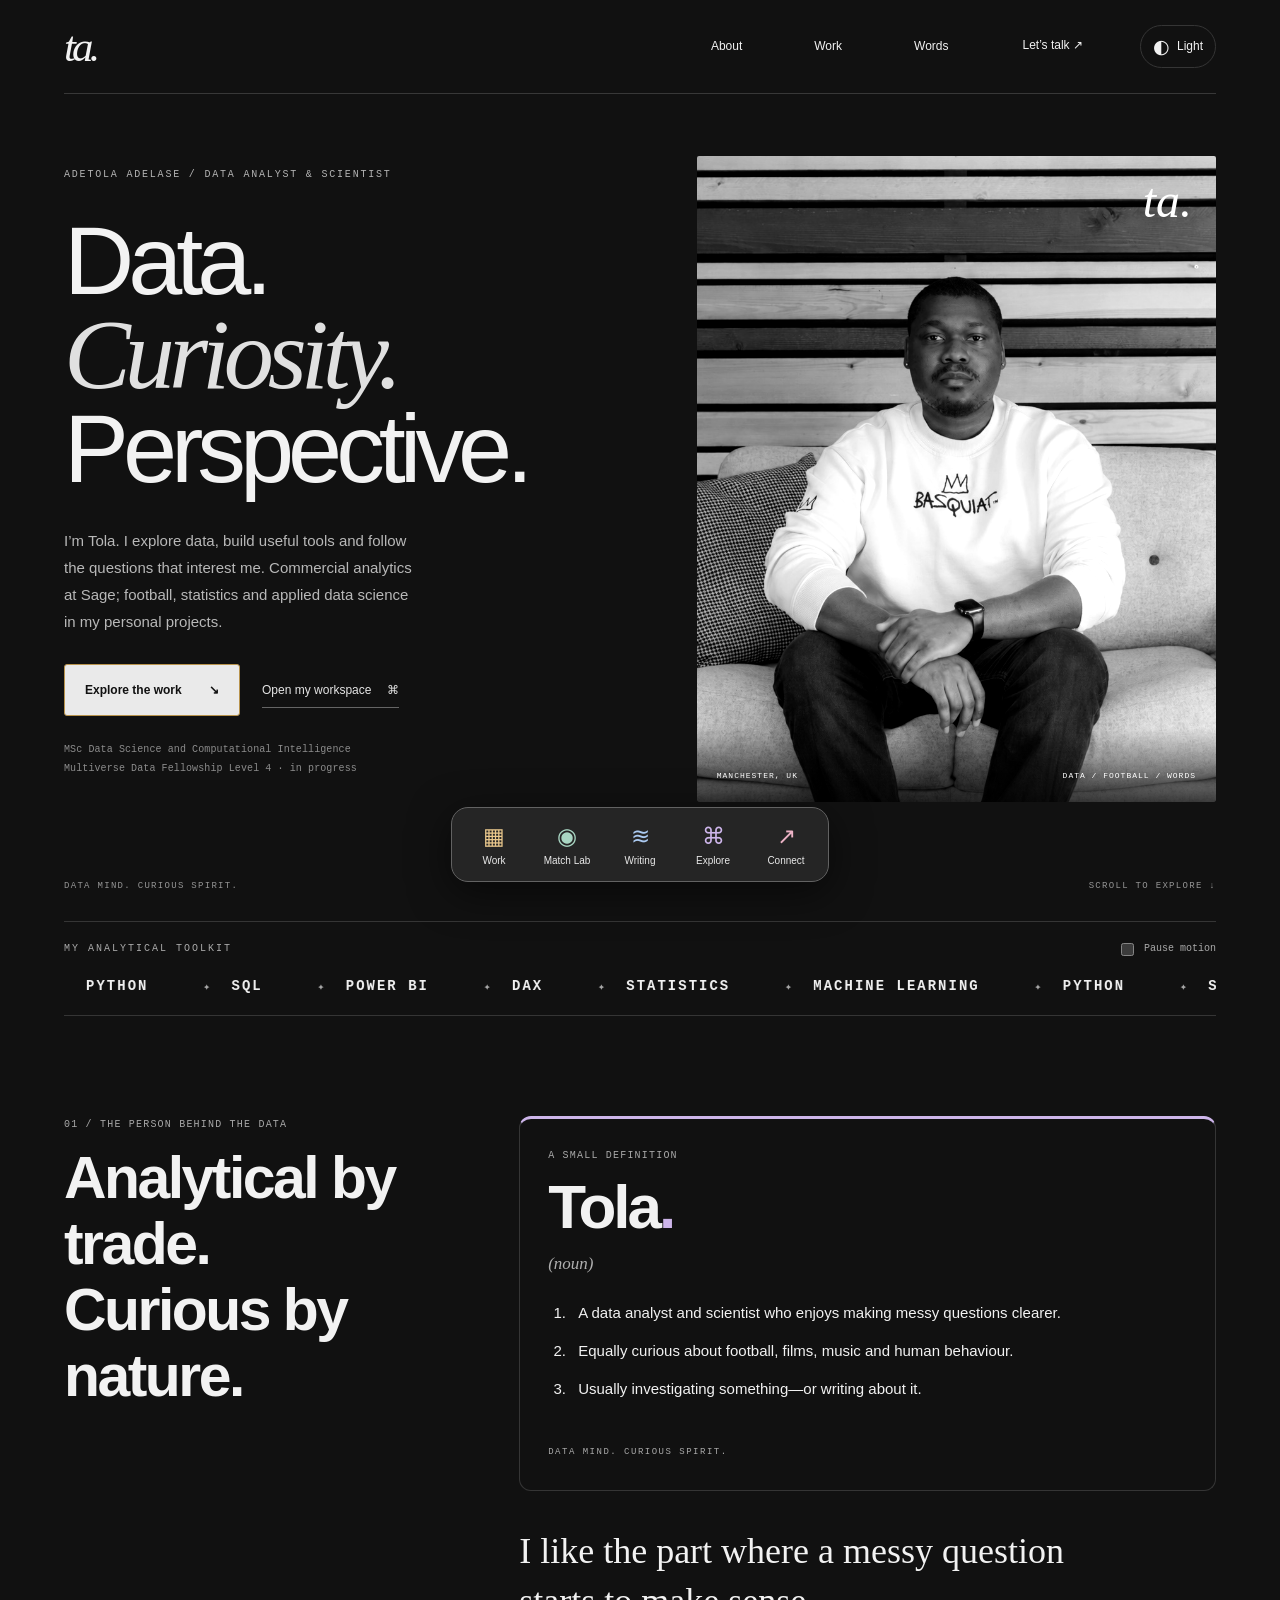
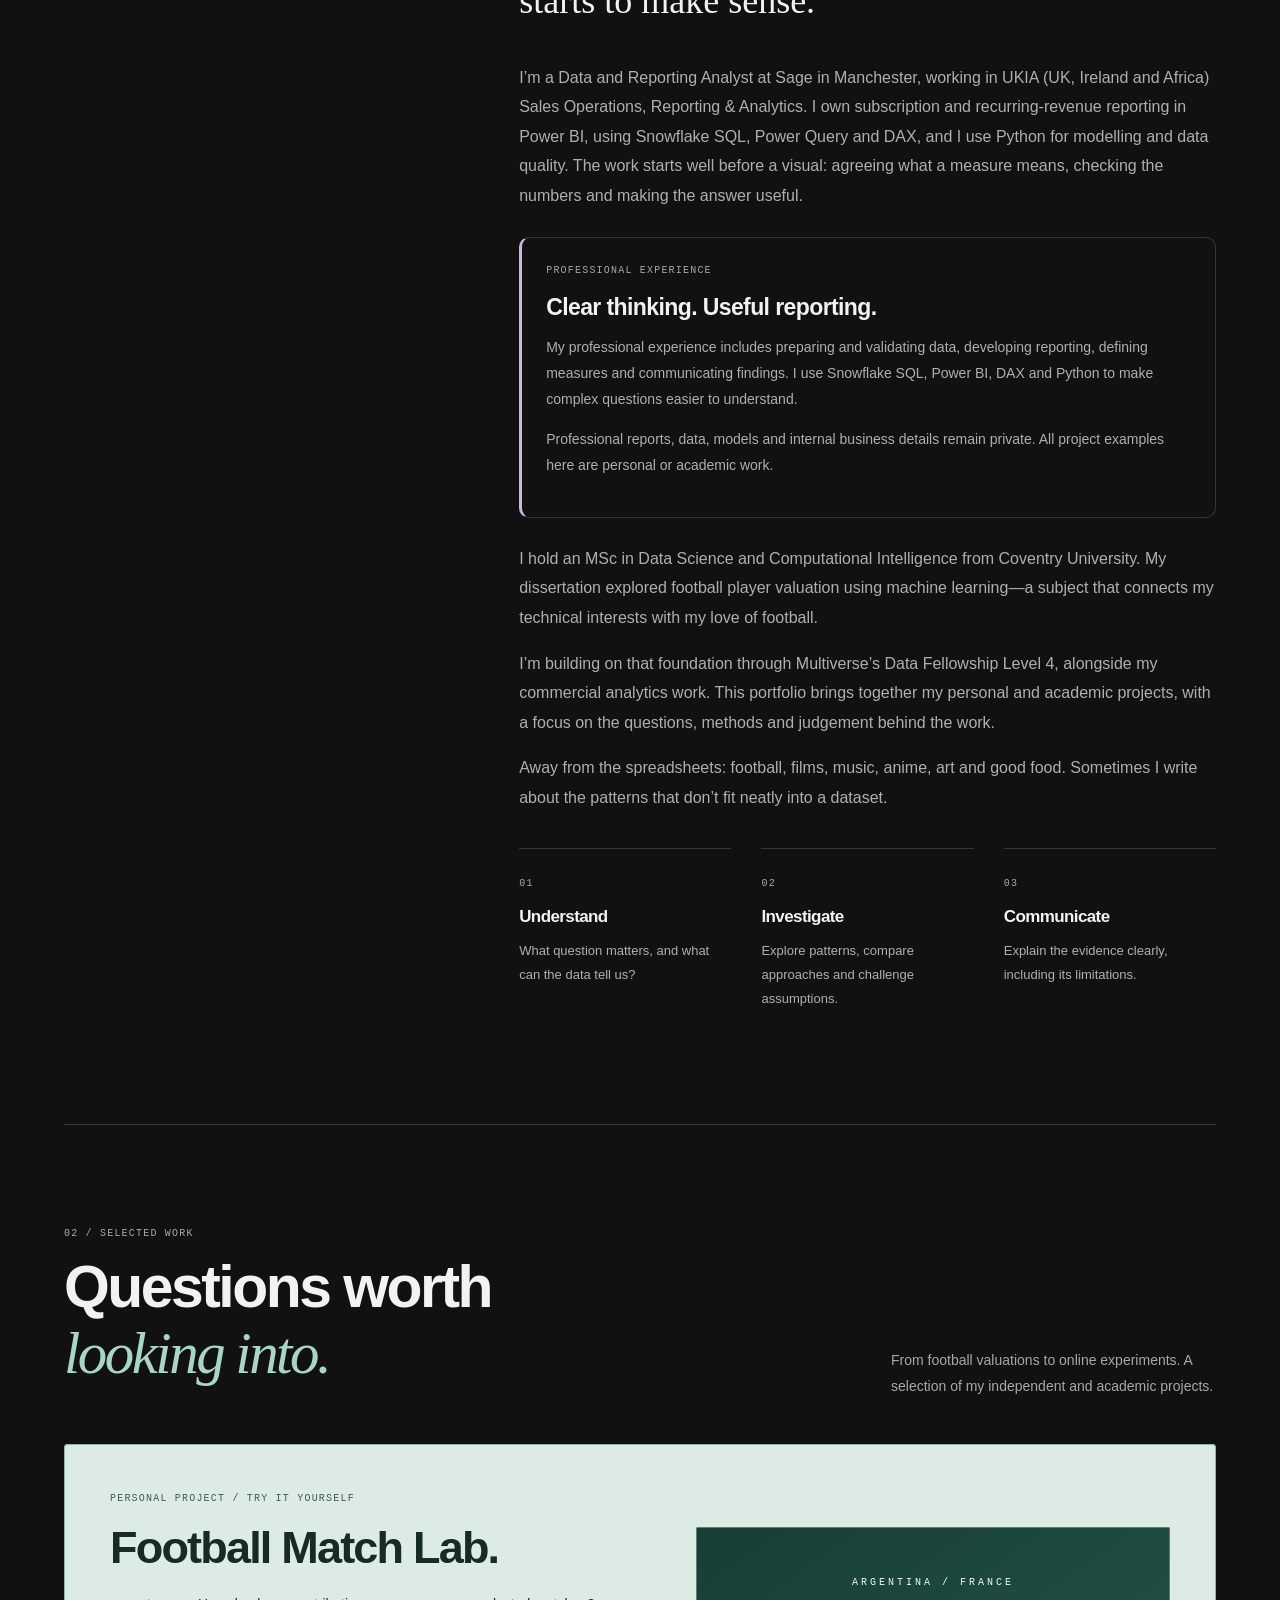
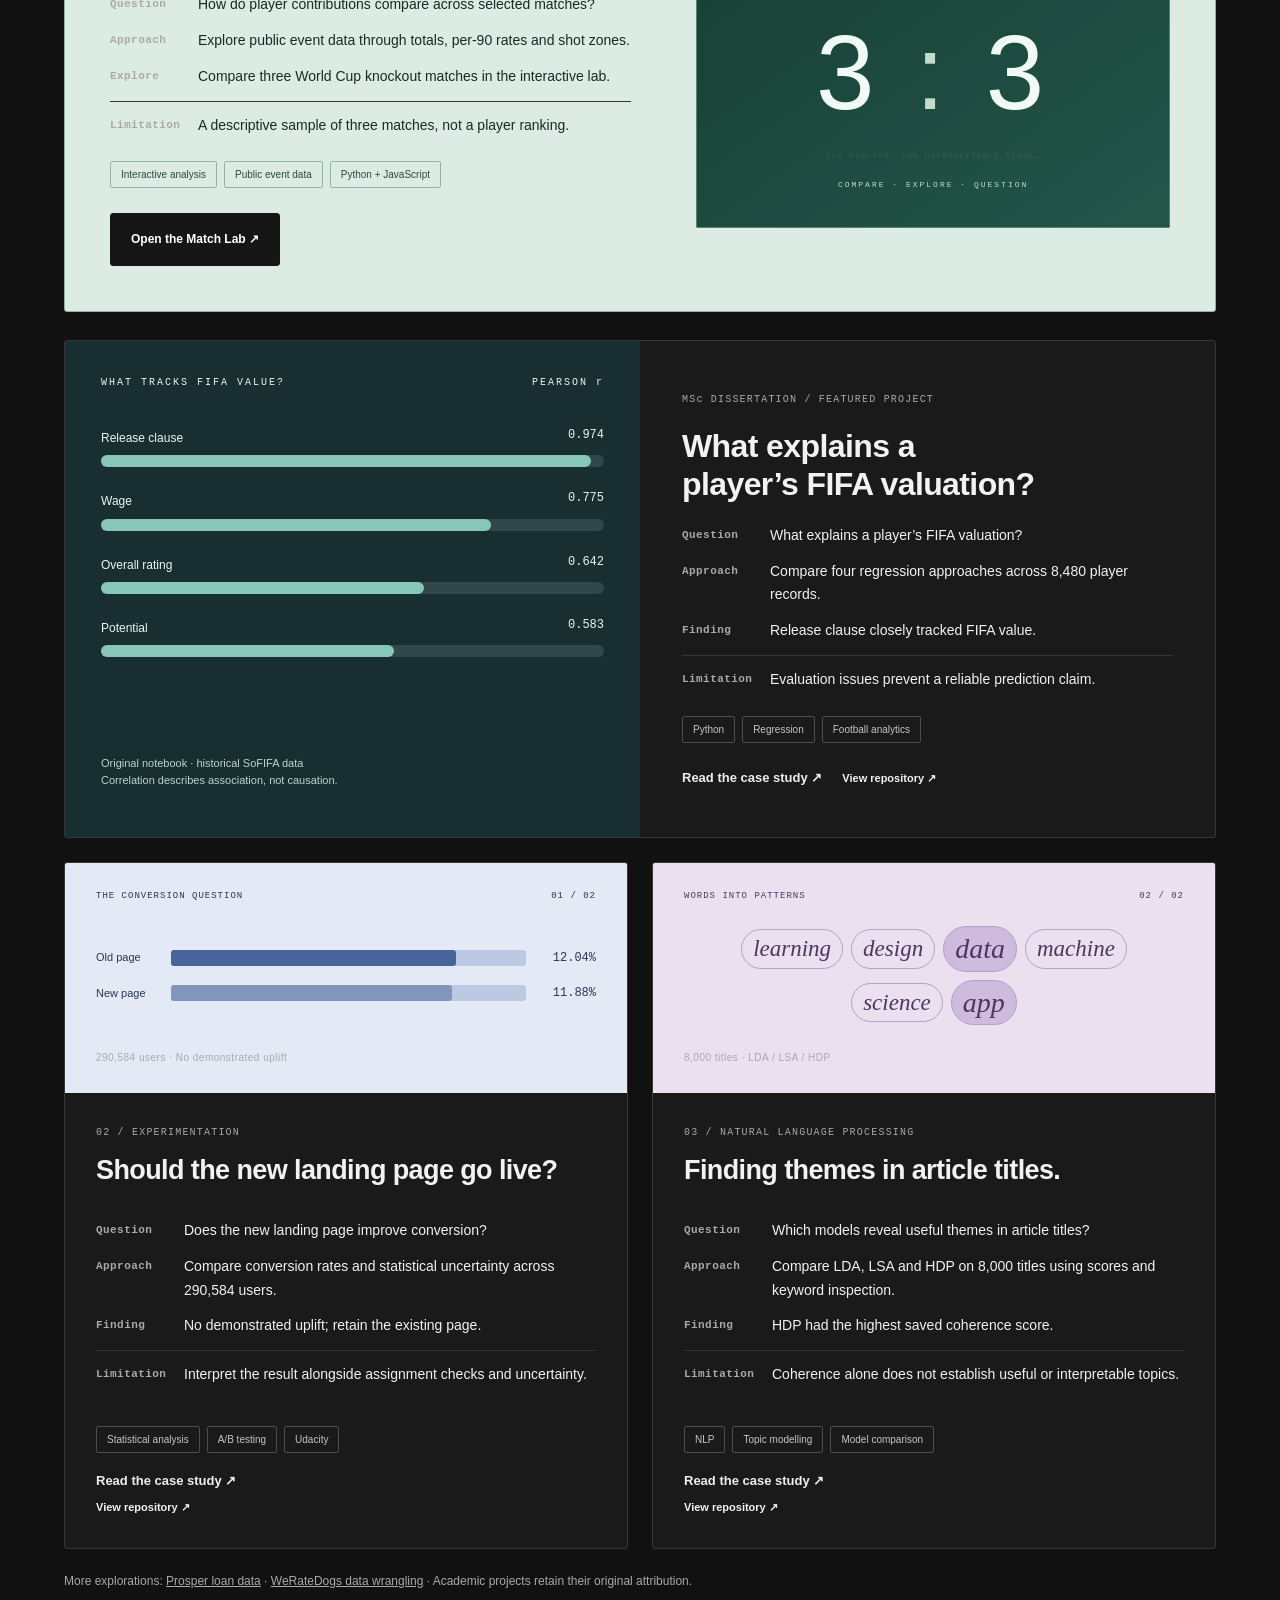
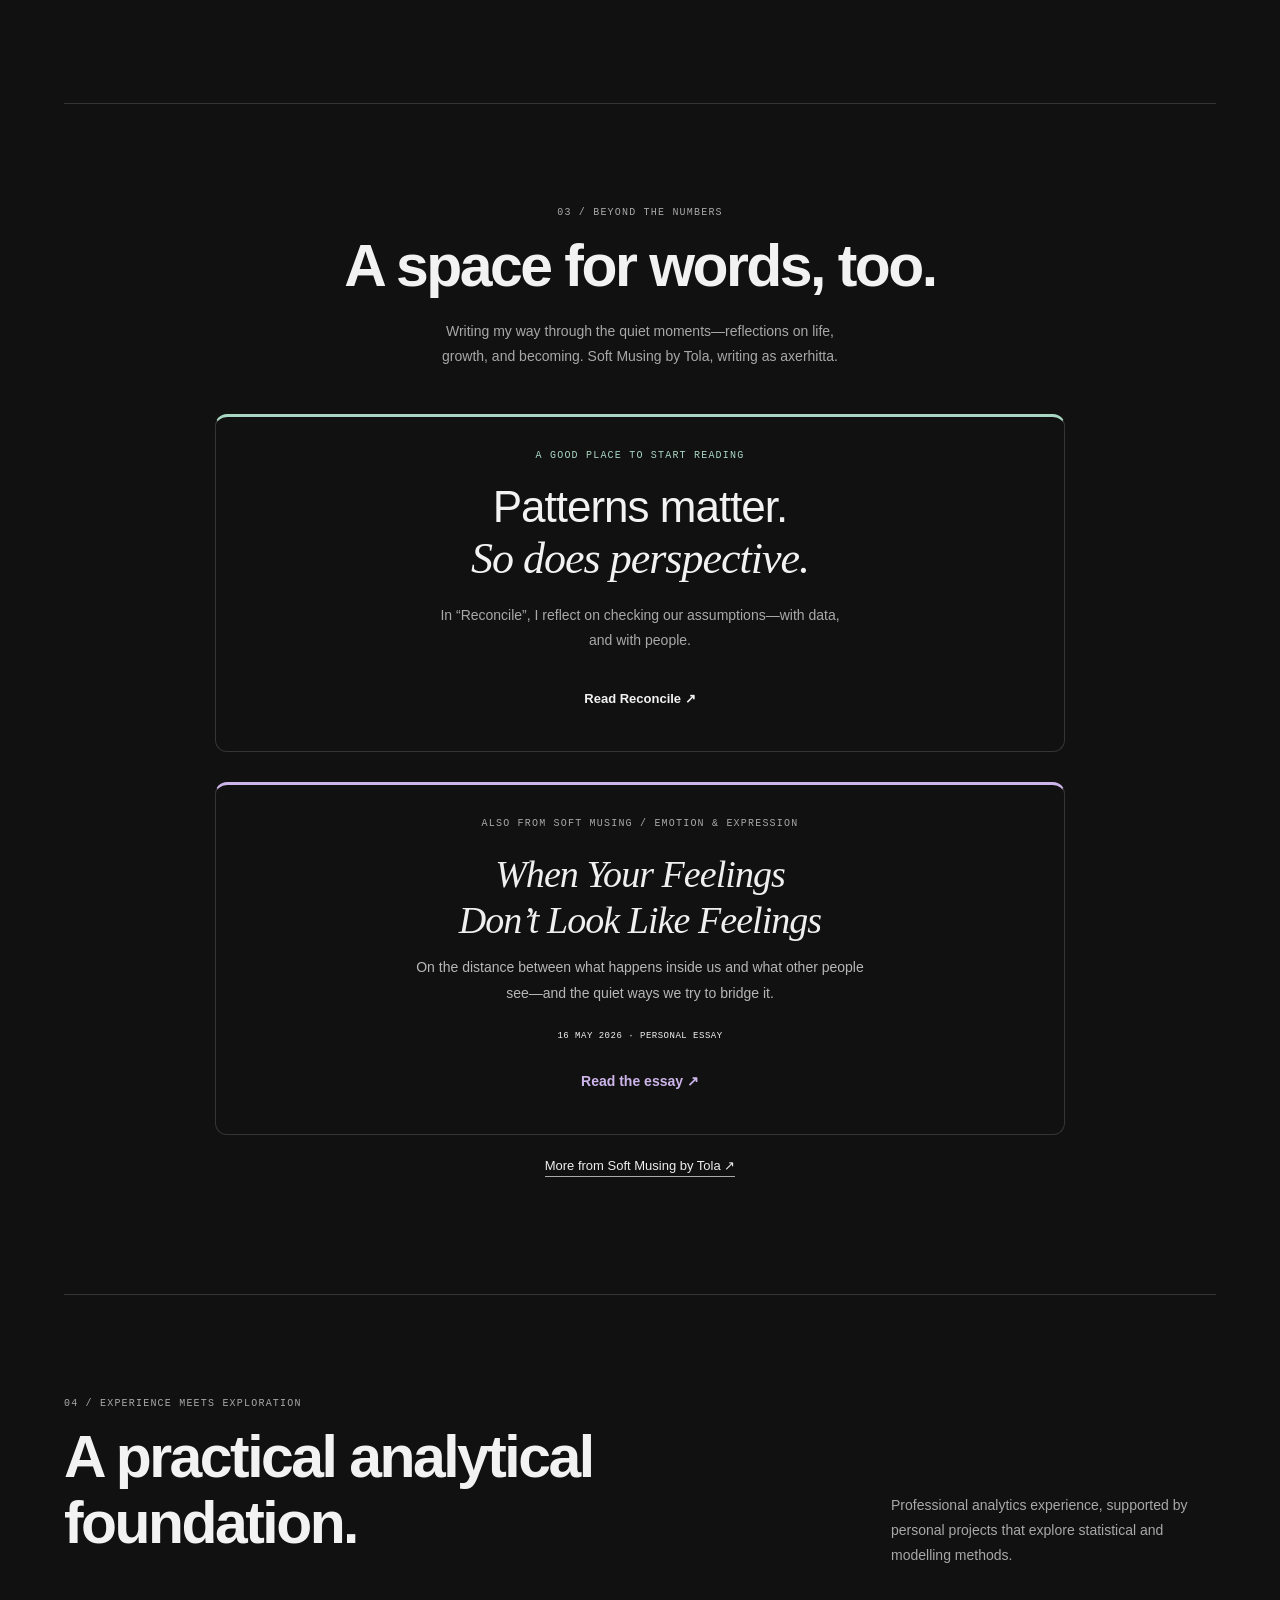
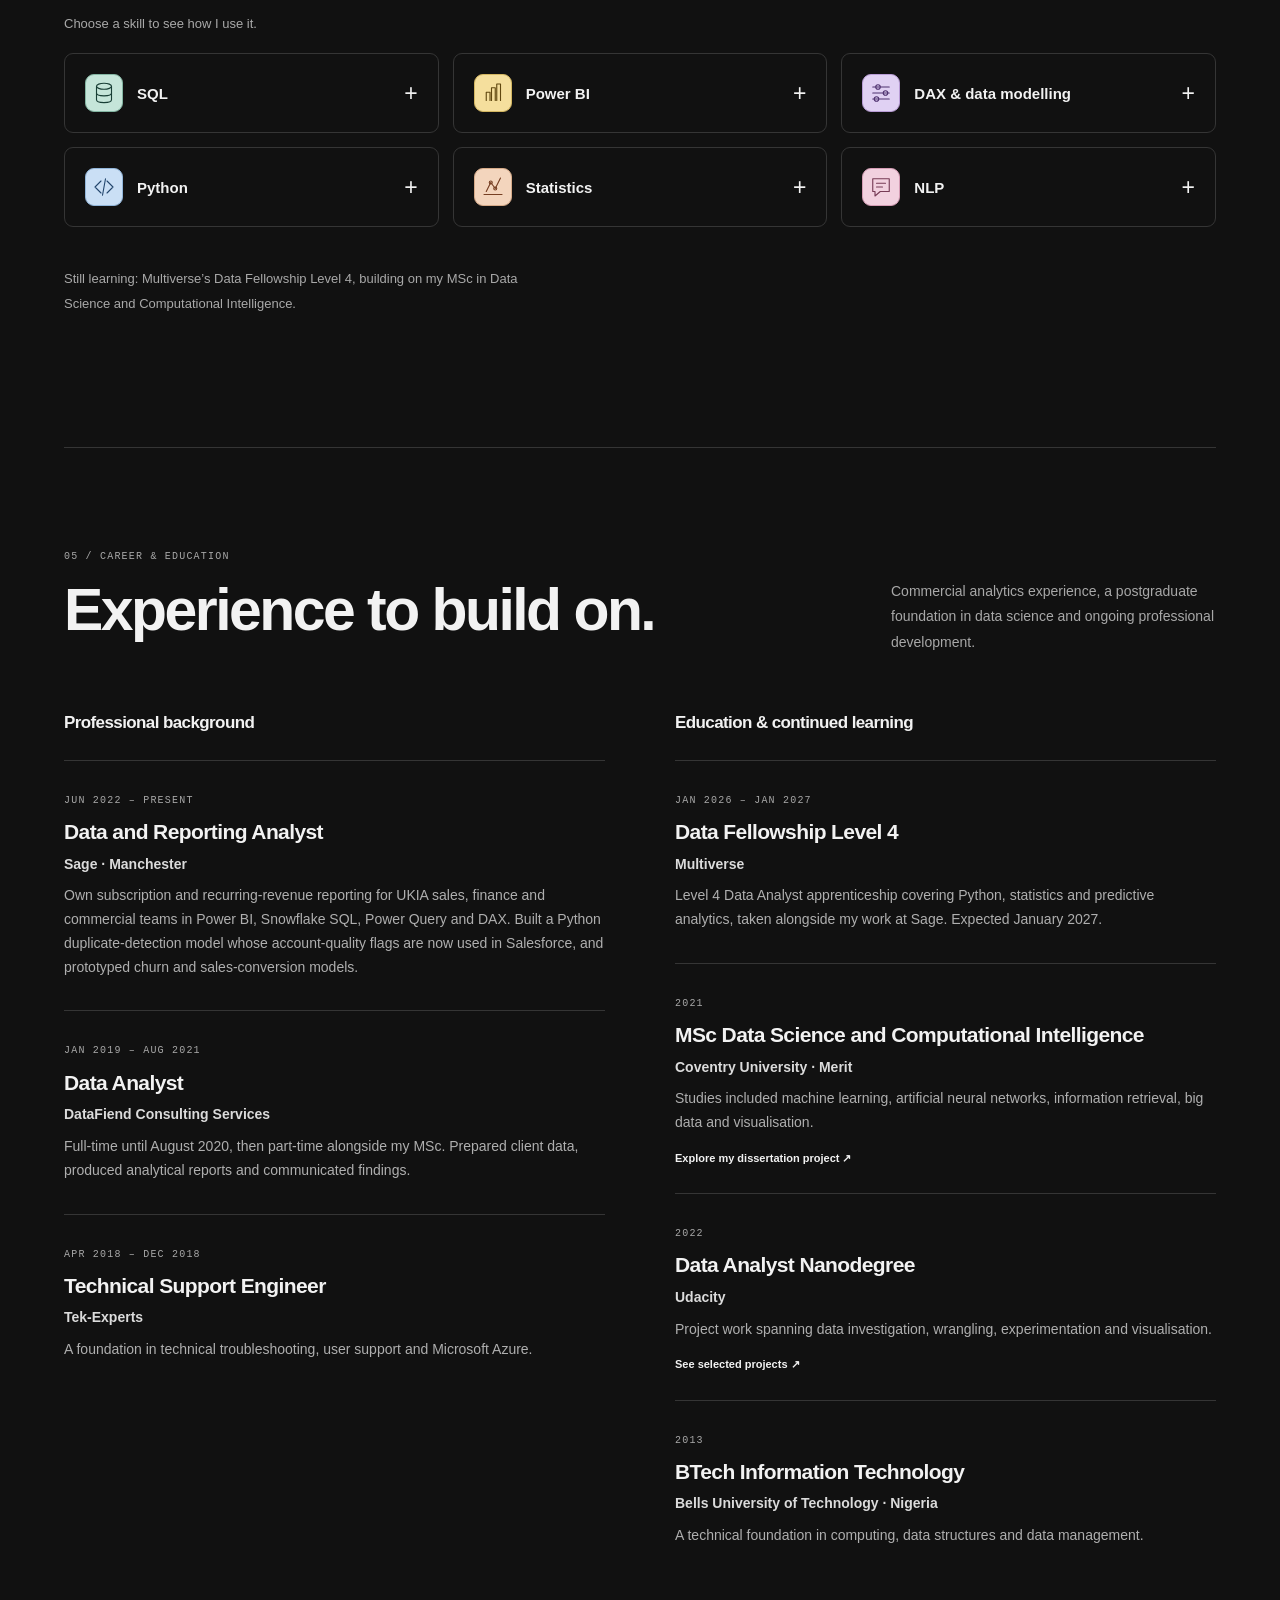
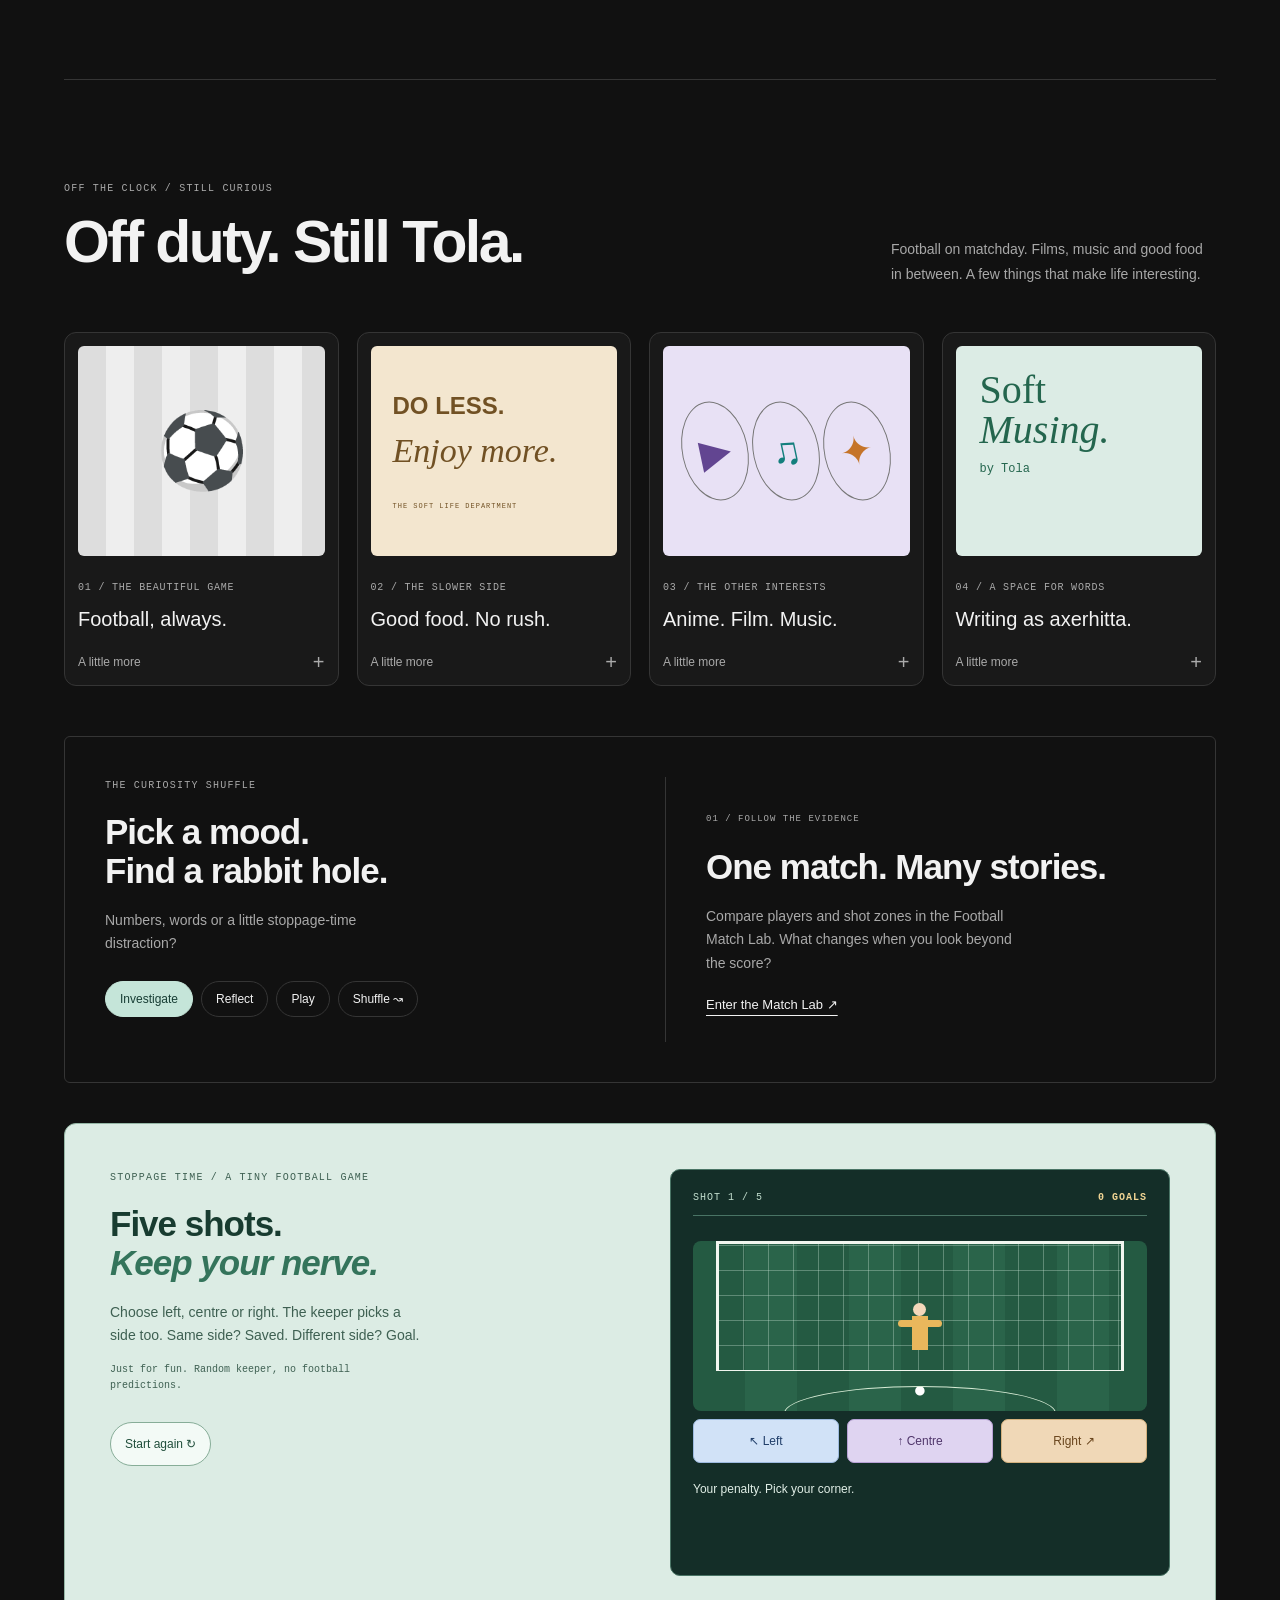
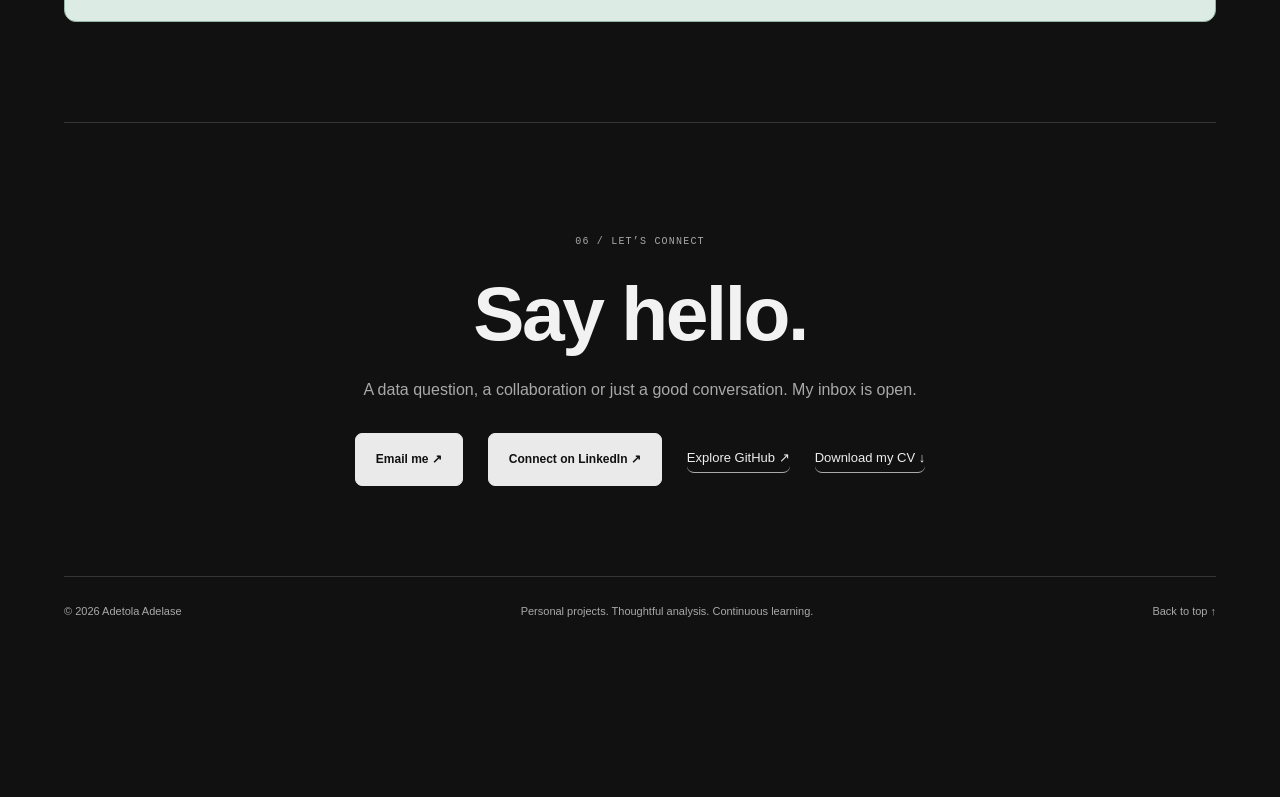
==== commit 073ce814: "Remove remaining Liverpool mention Co-Authored-By: Claude Opus 5.5 <noreply@anthropic.com> Claude-Se" ====
--- a/index.html
+++ b/index.html
@@ -4,7 +4,7 @@
 <article class="project-card lab-spotlight" data-kind="football"><div class="lab-preview"><a aria-label="Open the Football Match Lab" class="lab-preview-image" href="football-match-lab.html"><img alt="Actual Match Lab view comparing Lionel Messi and Kylian Mbappé, with contribution bars and shot zones" decoding="async" height="664" loading="lazy" src="assets/previews/matchlab-totals.webp" width="868"/></a><div class="preview-caption"><span>CAPTURED FROM THE LIVE PROJECT</span><button data-open-lab-preview="" type="button">Preview tour ↗</button></div></div><div class="project-info"><span class="eyebrow">INTERACTIVE / PUBLIC EVENT DATA</span><h3>Football Match Lab.</h3><dl class="project-evidence"><div><dt>Question</dt><dd>How do player contributions compare across selected matches?</dd></div><div><dt>Approach</dt><dd>Explore public event data through totals, per-90 rates and shot zones.</dd></div><div><dt>Explore</dt><dd>Compare three World Cup knockout matches in the interactive lab.</dd></div><div><dt>Limitation</dt><dd>A descriptive sample of three matches, not a player ranking.</dd></div></dl><div class="project-actions"><a href="football-match-lab.html">Open the lab ↗</a><a href="https://github.com/Tola-adelase/Tola-adelase.github.io" rel="noopener noreferrer" target="_blank">Code ↗</a></div></div></article>
 <article class="project-card" data-kind="football"><a aria-label="Read FIFA valuation case study" class="project-art valuation-art" href="football-case-study.html"><span>WHAT TRACKS FIFA VALUE?</span><div class="mini-bars"><i style="--bar:97%"></i><i style="--bar:77%"></i><i style="--bar:64%"></i><i style="--bar:58%"></i></div><small>8,480 PLAYERS / FOUR REGRESSION APPROACHES</small><b>↗</b></a><div class="project-info"><span class="eyebrow">MSc DISSERTATION / REGRESSION</span><h3>What explains a FIFA valuation?</h3><dl class="project-evidence"><div><dt>Question</dt><dd>What explains a player’s FIFA valuation?</dd></div><div><dt>Approach</dt><dd>Compare four regression approaches across 8,480 player records.</dd></div><div><dt>Finding</dt><dd>Release clause closely tracked FIFA value.</dd></div><div><dt>Limitation</dt><dd>Evaluation issues prevent a reliable prediction claim.</dd></div></dl><div class="project-actions"><a href="football-case-study.html">Read the case study ↗</a><a href="https://github.com/Tola-adelase/predicting-market-value-of-football-players-using-machine-learning-algorithm" rel="noopener noreferrer" target="_blank">Code ↗</a></div></div></article>
 <article class="project-card" data-kind="statistics"><a aria-label="Read landing-page experiment case study" class="project-art experiment-art" href="ab-testing-case-study.html"><span>THE CONVERSION QUESTION</span><div><strong>12.04<small>%</small></strong><span>OLD PAGE</span></div><div><strong>11.88<small>%</small></strong><span>NEW PAGE</span></div><small>290,584 USERS / NO DEMONSTRATED UPLIFT</small><b>↗</b></a><div class="project-info"><span class="eyebrow">EXPERIMENTATION / STATISTICAL TESTING</span><h3>Should the new page go live?</h3><dl class="project-evidence"><div><dt>Question</dt><dd>Does the new landing page improve conversion?</dd></div><div><dt>Approach</dt><dd>Compare conversion rates and statistical uncertainty across 290,584 users.</dd></div><div><dt>Finding</dt><dd>No demonstrated uplift; retain the existing page.</dd></div><div><dt>Limitation</dt><dd>Interpret the result alongside assignment checks and uncertainty.</dd></div></dl><div class="project-actions"><a href="ab-testing-case-study.html">Read the case study ↗</a><a href="https://github.com/Tola-adelase/Analyze_ab_test_results-showcase-udacityproject" rel="noopener noreferrer" target="_blank">Code ↗</a></div></div></article>
-<article class="project-card" data-kind="nlp"><a aria-label="Read topic modelling case study" class="project-art nlp-art" href="topic-modelling-case-study.html"><span>WORDS INTO PATTERNS</span><div><i>learning</i><i>design</i><i>data</i><i>science</i><i>machine</i></div><small>8,000 TITLES / LDA · LSA · HDP</small><b>↗</b></a><div class="project-info"><span class="eyebrow">NATURAL LANGUAGE PROCESSING</span><h3>Finding themes in article titles.</h3><dl class="project-evidence"><div><dt>Question</dt><dd>Which models reveal useful themes in article titles?</dd></div><div><dt>Approach</dt><dd>Compare LDA, LSA and HDP on 8,000 titles using scores and keyword inspection.</dd></div><div><dt>Finding</dt><dd>HDP had the highest saved coherence score.</dd></div><div><dt>Limitation</dt><dd>Coherence alone does not establish useful or interpretable topics.</dd></div></dl><div class="project-actions"><a href="topic-modelling-case-study.html">Read the case study ↗</a><a href="https://github.com/Tola-adelase/topic-modelling" rel="noopener noreferrer" target="_blank">Code ↗</a></div></div></article></div><p class="panel-note" id="project-count" role="status">4 projects to explore.</p><a class="inline-link" href="https://github.com/Tola-adelase" rel="noopener noreferrer" target="_blank">More notebooks and repositories on GitHub ↗</a></div><div class="window-panel" hidden="" id="panel-words"><section id="writing"><div class="sectionhead"><div><div class="eyebrow">05 / Beyond the numbers</div><h2>A space for words, too.</h2></div><p>Writing my way through the quiet moments—reflections on life, growth, and becoming. Soft Musing by Tola, writing as axerhitta.</p></div><div class="featured-writing"><span class="eyebrow">A GOOD PLACE TO START READING</span><h3>Patterns matter.<br/><em>So does perspective.</em></h3><p>In “Reconcile”, I reflect on checking our assumptions—with data, and with people.</p><a href="https://axerhitta.substack.com/p/reconcile" rel="noopener noreferrer" target="_blank">Read Reconcile ↗</a></div><div class="essay-grid"><a class="essay" href="https://axerhitta.substack.com/p/when-your-feelings-dont-look-like" rel="noopener noreferrer" target="_blank"><span class="num">ALSO FROM SOFT MUSING / EMOTION &amp; EXPRESSION</span><h3>When Your Feelings Don’t Look Like Feelings</h3><p>On the distance between what happens inside us and what other people see—and the quiet ways we try to bridge it.</p><span class="essay-meta">16 MAY 2026 · PERSONAL ESSAY</span><span class="essay-read">Read the essay ↗</span></a></div><p><a class="textlink" href="https://axerhitta.substack.com/" rel="noopener noreferrer" target="_blank">More from Soft Musing by Tola ↗</a></p></section></div><div class="window-panel" hidden="" id="panel-about"><section class="about" id="about"><div><div class="eyebrow">02 / The person behind the data</div><h2>Analytical by trade.<br/>Curious by nature.</h2></div><div><div class="tola-definition"><span class="eyebrow">A SMALL DEFINITION</span><h3>Tola<span>.</span></h3><p class="definition-type">(noun)</p><ol><li>A data analyst and scientist who enjoys making messy questions clearer.</li><li>Equally curious about football, films, music and human behaviour.</li><li>Usually investigating something—or writing about it.</li></ol><span class="definition-foot">DATA MIND. CURIOUS SPIRIT.</span></div><p class="lead">I like the part where a messy question starts to make sense.</p><p>I’m a Data and Reporting Analyst at Sage in Manchester, working in UKIA (UK, Ireland and Africa) Sales Operations, Reporting &amp; Analytics. I own subscription and recurring-revenue reporting in Power BI, using Snowflake SQL, Power Query and DAX, and I use Python for modelling and data quality. The work starts well before a visual: agreeing what a measure means, checking the numbers and making the answer useful.</p><aside class="professional-note"><span class="eyebrow">PROFESSIONAL EXPERIENCE</span><h3>Clear thinking. Useful reporting.</h3><p>My professional experience includes preparing and validating data, developing reporting, defining measures and communicating findings. I use Snowflake SQL, Power BI, DAX and Python to make complex questions easier to understand.</p><p class="project-caveat">Professional reports, data, models and internal business details remain private. All project examples here are personal or academic work.</p></aside><p>I hold an MSc in Data Science and Computational Intelligence from Coventry University. My dissertation explored football player valuation using machine learning—a subject that connects my technical interests with my love of football.</p><p>I’m building on that foundation through Multiverse’s Data Fellowship Level 4, alongside my commercial analytics work. This portfolio brings together my personal and academic projects, with a focus on the questions, methods and judgement behind the work.</p><p>Away from the spreadsheets: football, films, music, anime, art and good food. Sometimes I write about the patterns that don’t fit neatly into a dataset.</p><div class="steps"><div class="step"><span class="num">01</span><h3>Understand</h3><p>What question matters, and what can the data tell us?</p></div><div class="step"><span class="num">02</span><h3>Investigate</h3><p>Explore patterns, compare approaches and challenge assumptions.</p></div><div class="step"><span class="num">03</span><h3>Communicate</h3><p>Explain the evidence clearly, including its limitations.</p></div></div></div></section><section id="skills"><div class="sectionhead"><div><div class="eyebrow">03 / Experience meets exploration</div><h2>A practical analytical foundation.</h2></div><p>Professional analytics experience, supported by personal projects that explore statistical and modelling methods.</p></div><div class="skill-explorer"><p class="skill-instruction">Choose a skill to see how I use it.</p><div class="skill-evidence-grid"><details class="skill-evidence"><summary><svg class="skill-illustration" viewBox="0 0 32 32" fill="none" stroke="currentColor" stroke-width="1.5" stroke-linecap="round" stroke-linejoin="round" aria-hidden="true"><ellipse cx="16" cy="7" rx="10" ry="4"/><path d="M6 7v18c0 5 20 5 20 0V7M6 16c0 5 20 5 20 0"/></svg><span>SQL</span><span class="skill-plus" aria-hidden="true">+</span></summary><div class="skill-evidence-body"><h3>Prepare the data before telling the story.</h3><p>At Sage, I use Snowflake SQL to prepare, deduplicate and reconcile subscription data before it reaches a report.</p><a href="mailto:tola.adelase@gmail.com">Ask about my experience ↗</a></div></details><details class="skill-evidence"><summary><svg class="skill-illustration" viewBox="0 0 32 32" fill="none" stroke="currentColor" stroke-width="1.5" stroke-linecap="round" stroke-linejoin="round" aria-hidden="true"><path d="M7 26V15h5v11M14 26V9h5v17M21 26V4h5v22"/></svg><span>Power BI</span><span class="skill-plus" aria-hidden="true">+</span></summary><div class="skill-evidence-body"><h3>Make performance easier to understand.</h3><p>At Sage, I own subscription and recurring-revenue reporting in Power BI for UKIA sales, finance and commercial teams. This work is confidential; reports and underlying data aren’t displayed here.</p><a href="#about">Read about my professional work ↗</a></div></details><details class="skill-evidence"><summary><svg class="skill-illustration" viewBox="0 0 32 32" fill="none" stroke="currentColor" stroke-width="1.5" stroke-linecap="round" stroke-linejoin="round" aria-hidden="true"><path d="M5 8h22M5 16h22M5 24h22"/><circle cx="12" cy="8" r="3"/><circle cx="22" cy="16" r="3"/><circle cx="10" cy="24" r="3"/></svg><span>DAX & data modelling</span><span class="skill-plus" aria-hidden="true">+</span></summary><div class="skill-evidence-body"><h3>Give measures a consistent meaning.</h3><p>My professional work includes DAX measures, data modelling and validation so reporting answers the intended question. Sage models and calculations remain private.</p><a href="#about">Explore my background ↗</a></div></details><details class="skill-evidence"><summary><svg class="skill-illustration" viewBox="0 0 32 32" fill="none" stroke="currentColor" stroke-width="1.5" stroke-linecap="round" stroke-linejoin="round" aria-hidden="true"><path d="m12 8-8 8 8 8m8-16 8 8-8 8M18 5l-4 22"/></svg><span>Python</span><span class="skill-plus" aria-hidden="true">+</span></summary><div class="skill-evidence-body"><h3>From raw records to an investigation.</h3><p>At Sage, I built a Python duplicate-detection model whose account-quality flags are now used in Salesforce. My football valuation project brings together web scraping, cleaning, exploration and regression, and its case study explains the limits of the saved evaluation results.</p><a href="football-case-study.html">Explore the football case study ↗</a></div></details><details class="skill-evidence"><summary><svg class="skill-illustration" viewBox="0 0 32 32" fill="none" stroke="currentColor" stroke-width="1.5" stroke-linecap="round" stroke-linejoin="round" aria-hidden="true"><path d="M4 26h24M7 22l6-12 6 8 7-14"/><circle cx="13" cy="10" r="2"/><circle cx="19" cy="18" r="2"/></svg><span>Statistics</span><span class="skill-plus" aria-hidden="true">+</span></summary><div class="skill-evidence-body"><h3>Turn an experiment into a decision.</h3><p>In a landing-page experiment with 290,584 analysed users, I compared conversion rates and uncertainty. The evidence did not demonstrate an uplift from the new page.</p><a href="ab-testing-case-study.html">Read the experiment ↗</a></div></details><details class="skill-evidence"><summary><svg class="skill-illustration" viewBox="0 0 32 32" fill="none" stroke="currentColor" stroke-width="1.5" stroke-linecap="round" stroke-linejoin="round" aria-hidden="true"><path d="M5 5h22v17H15l-7 6v-6H5zM10 11h12M10 16h8"/></svg><span>NLP</span><span class="skill-plus" aria-hidden="true">+</span></summary><div class="skill-evidence-body"><h3>Look beyond the model score.</h3><p>I compared LDA, LSA and HDP on 8,000 article titles, using coherence scores and keyword inspection to assess the themes and limitations.</p><a href="topic-modelling-case-study.html">Explore the topic models ↗</a></div></details></div></div><p class="learning-footnote">Still learning: Multiverse’s Data Fellowship Level 4, building on my MSc in Data Science and Computational Intelligence.</p></section><section id="background"><div class="sectionhead"><div><div class="eyebrow">04 / Career &amp; education</div><h2>Experience to build on.</h2></div><p>Commercial analytics experience, a postgraduate foundation in data science and ongoing professional development.</p></div><div class="background-grid"><div><h3 class="column-label">Professional background</h3><article class="timeline-entry"><span class="num">JUN 2022 – PRESENT</span><h3>Data and Reporting Analyst</h3><p class="institution">Sage · Manchester</p><p>Own subscription and recurring-revenue reporting for UKIA sales, finance and commercial teams in Power BI, Snowflake SQL, Power Query and DAX. Built a Python duplicate-detection model whose account-quality flags are now used in Salesforce, and prototyped churn and sales-conversion models.</p></article><article class="timeline-entry"><span class="num">JAN 2019 – AUG 2021</span><h3>Data Analyst</h3><p class="institution">DataFiend Consulting Services</p><p>Full-time until August 2020, then part-time alongside my MSc. Prepared client data, produced analytical reports and communicated findings.</p></article><article class="timeline-entry"><span class="num">APR 2018 – DEC 2018</span><h3>Technical Support Engineer</h3><p class="institution">Tek-Experts</p><p>A foundation in technical troubleshooting, user support and Microsoft Azure.</p></article></div><div><h3 class="column-label">Education &amp; continued learning</h3><article class="timeline-entry"><span class="num">JAN 2026 – JAN 2027</span><h3>Data Fellowship Level 4</h3><p class="institution">Multiverse</p><p>Level 4 Data Analyst apprenticeship covering Python, statistics and predictive analytics, taken alongside my work at Sage. Expected January 2027.</p></article><article class="timeline-entry"><span class="num">2021</span><h3>MSc Data Science and Computational Intelligence</h3><p class="institution">Coventry University · Merit</p><p>Studies included machine learning, artificial neural networks, information retrieval, big data and visualisation.</p><a class="projectlink" href="football-case-study.html">Explore my dissertation project ↗</a></article><article class="timeline-entry"><span class="num">2022</span><h3>Data Analyst Nanodegree</h3><p class="institution">Udacity</p><p>Project work spanning data investigation, wrangling, experimentation and visualisation.</p><a class="projectlink" href="#work">See selected projects ↗</a></article><article class="timeline-entry"><span class="num">2013</span><h3>BTech Information Technology</h3><p class="institution">Bells University of Technology · Nigeria</p><p>A technical foundation in computing, data structures and data management.</p></article></div></div></section><p class="profile-links"><a href="assets/Adetola-Adelase-Public-CV.pdf" rel="noopener noreferrer" target="_blank">View my public CV ↗</a><a href="https://www.linkedin.com/in/adetola-adelase/" rel="noopener noreferrer" target="_blank">Connect on LinkedIn ↗</a></p></div><div class="window-panel" hidden="" id="panel-play"><div class="panel-heading"><span class="eyebrow">06 / OFF DUTY</span><h2>Still curious.<br/><em>Just off the clock.</em></h2><p>Liverpool on matchday. Films, music and good food in between.</p></div><div class="personal-grid">
+<article class="project-card" data-kind="nlp"><a aria-label="Read topic modelling case study" class="project-art nlp-art" href="topic-modelling-case-study.html"><span>WORDS INTO PATTERNS</span><div><i>learning</i><i>design</i><i>data</i><i>science</i><i>machine</i></div><small>8,000 TITLES / LDA · LSA · HDP</small><b>↗</b></a><div class="project-info"><span class="eyebrow">NATURAL LANGUAGE PROCESSING</span><h3>Finding themes in article titles.</h3><dl class="project-evidence"><div><dt>Question</dt><dd>Which models reveal useful themes in article titles?</dd></div><div><dt>Approach</dt><dd>Compare LDA, LSA and HDP on 8,000 titles using scores and keyword inspection.</dd></div><div><dt>Finding</dt><dd>HDP had the highest saved coherence score.</dd></div><div><dt>Limitation</dt><dd>Coherence alone does not establish useful or interpretable topics.</dd></div></dl><div class="project-actions"><a href="topic-modelling-case-study.html">Read the case study ↗</a><a href="https://github.com/Tola-adelase/topic-modelling" rel="noopener noreferrer" target="_blank">Code ↗</a></div></div></article></div><p class="panel-note" id="project-count" role="status">4 projects to explore.</p><a class="inline-link" href="https://github.com/Tola-adelase" rel="noopener noreferrer" target="_blank">More notebooks and repositories on GitHub ↗</a></div><div class="window-panel" hidden="" id="panel-words"><section id="writing"><div class="sectionhead"><div><div class="eyebrow">05 / Beyond the numbers</div><h2>A space for words, too.</h2></div><p>Writing my way through the quiet moments—reflections on life, growth, and becoming. Soft Musing by Tola, writing as axerhitta.</p></div><div class="featured-writing"><span class="eyebrow">A GOOD PLACE TO START READING</span><h3>Patterns matter.<br/><em>So does perspective.</em></h3><p>In “Reconcile”, I reflect on checking our assumptions—with data, and with people.</p><a href="https://axerhitta.substack.com/p/reconcile" rel="noopener noreferrer" target="_blank">Read Reconcile ↗</a></div><div class="essay-grid"><a class="essay" href="https://axerhitta.substack.com/p/when-your-feelings-dont-look-like" rel="noopener noreferrer" target="_blank"><span class="num">ALSO FROM SOFT MUSING / EMOTION &amp; EXPRESSION</span><h3>When Your Feelings Don’t Look Like Feelings</h3><p>On the distance between what happens inside us and what other people see—and the quiet ways we try to bridge it.</p><span class="essay-meta">16 MAY 2026 · PERSONAL ESSAY</span><span class="essay-read">Read the essay ↗</span></a></div><p><a class="textlink" href="https://axerhitta.substack.com/" rel="noopener noreferrer" target="_blank">More from Soft Musing by Tola ↗</a></p></section></div><div class="window-panel" hidden="" id="panel-about"><section class="about" id="about"><div><div class="eyebrow">02 / The person behind the data</div><h2>Analytical by trade.<br/>Curious by nature.</h2></div><div><div class="tola-definition"><span class="eyebrow">A SMALL DEFINITION</span><h3>Tola<span>.</span></h3><p class="definition-type">(noun)</p><ol><li>A data analyst and scientist who enjoys making messy questions clearer.</li><li>Equally curious about football, films, music and human behaviour.</li><li>Usually investigating something—or writing about it.</li></ol><span class="definition-foot">DATA MIND. CURIOUS SPIRIT.</span></div><p class="lead">I like the part where a messy question starts to make sense.</p><p>I’m a Data and Reporting Analyst at Sage in Manchester, working in UKIA (UK, Ireland and Africa) Sales Operations, Reporting &amp; Analytics. I own subscription and recurring-revenue reporting in Power BI, using Snowflake SQL, Power Query and DAX, and I use Python for modelling and data quality. The work starts well before a visual: agreeing what a measure means, checking the numbers and making the answer useful.</p><aside class="professional-note"><span class="eyebrow">PROFESSIONAL EXPERIENCE</span><h3>Clear thinking. Useful reporting.</h3><p>My professional experience includes preparing and validating data, developing reporting, defining measures and communicating findings. I use Snowflake SQL, Power BI, DAX and Python to make complex questions easier to understand.</p><p class="project-caveat">Professional reports, data, models and internal business details remain private. All project examples here are personal or academic work.</p></aside><p>I hold an MSc in Data Science and Computational Intelligence from Coventry University. My dissertation explored football player valuation using machine learning—a subject that connects my technical interests with my love of football.</p><p>I’m building on that foundation through Multiverse’s Data Fellowship Level 4, alongside my commercial analytics work. This portfolio brings together my personal and academic projects, with a focus on the questions, methods and judgement behind the work.</p><p>Away from the spreadsheets: football, films, music, anime, art and good food. Sometimes I write about the patterns that don’t fit neatly into a dataset.</p><div class="steps"><div class="step"><span class="num">01</span><h3>Understand</h3><p>What question matters, and what can the data tell us?</p></div><div class="step"><span class="num">02</span><h3>Investigate</h3><p>Explore patterns, compare approaches and challenge assumptions.</p></div><div class="step"><span class="num">03</span><h3>Communicate</h3><p>Explain the evidence clearly, including its limitations.</p></div></div></div></section><section id="skills"><div class="sectionhead"><div><div class="eyebrow">03 / Experience meets exploration</div><h2>A practical analytical foundation.</h2></div><p>Professional analytics experience, supported by personal projects that explore statistical and modelling methods.</p></div><div class="skill-explorer"><p class="skill-instruction">Choose a skill to see how I use it.</p><div class="skill-evidence-grid"><details class="skill-evidence"><summary><svg class="skill-illustration" viewBox="0 0 32 32" fill="none" stroke="currentColor" stroke-width="1.5" stroke-linecap="round" stroke-linejoin="round" aria-hidden="true"><ellipse cx="16" cy="7" rx="10" ry="4"/><path d="M6 7v18c0 5 20 5 20 0V7M6 16c0 5 20 5 20 0"/></svg><span>SQL</span><span class="skill-plus" aria-hidden="true">+</span></summary><div class="skill-evidence-body"><h3>Prepare the data before telling the story.</h3><p>At Sage, I use Snowflake SQL to prepare, deduplicate and reconcile subscription data before it reaches a report.</p><a href="mailto:tola.adelase@gmail.com">Ask about my experience ↗</a></div></details><details class="skill-evidence"><summary><svg class="skill-illustration" viewBox="0 0 32 32" fill="none" stroke="currentColor" stroke-width="1.5" stroke-linecap="round" stroke-linejoin="round" aria-hidden="true"><path d="M7 26V15h5v11M14 26V9h5v17M21 26V4h5v22"/></svg><span>Power BI</span><span class="skill-plus" aria-hidden="true">+</span></summary><div class="skill-evidence-body"><h3>Make performance easier to understand.</h3><p>At Sage, I own subscription and recurring-revenue reporting in Power BI for UKIA sales, finance and commercial teams. This work is confidential; reports and underlying data aren’t displayed here.</p><a href="#about">Read about my professional work ↗</a></div></details><details class="skill-evidence"><summary><svg class="skill-illustration" viewBox="0 0 32 32" fill="none" stroke="currentColor" stroke-width="1.5" stroke-linecap="round" stroke-linejoin="round" aria-hidden="true"><path d="M5 8h22M5 16h22M5 24h22"/><circle cx="12" cy="8" r="3"/><circle cx="22" cy="16" r="3"/><circle cx="10" cy="24" r="3"/></svg><span>DAX & data modelling</span><span class="skill-plus" aria-hidden="true">+</span></summary><div class="skill-evidence-body"><h3>Give measures a consistent meaning.</h3><p>My professional work includes DAX measures, data modelling and validation so reporting answers the intended question. Sage models and calculations remain private.</p><a href="#about">Explore my background ↗</a></div></details><details class="skill-evidence"><summary><svg class="skill-illustration" viewBox="0 0 32 32" fill="none" stroke="currentColor" stroke-width="1.5" stroke-linecap="round" stroke-linejoin="round" aria-hidden="true"><path d="m12 8-8 8 8 8m8-16 8 8-8 8M18 5l-4 22"/></svg><span>Python</span><span class="skill-plus" aria-hidden="true">+</span></summary><div class="skill-evidence-body"><h3>From raw records to an investigation.</h3><p>At Sage, I built a Python duplicate-detection model whose account-quality flags are now used in Salesforce. My football valuation project brings together web scraping, cleaning, exploration and regression, and its case study explains the limits of the saved evaluation results.</p><a href="football-case-study.html">Explore the football case study ↗</a></div></details><details class="skill-evidence"><summary><svg class="skill-illustration" viewBox="0 0 32 32" fill="none" stroke="currentColor" stroke-width="1.5" stroke-linecap="round" stroke-linejoin="round" aria-hidden="true"><path d="M4 26h24M7 22l6-12 6 8 7-14"/><circle cx="13" cy="10" r="2"/><circle cx="19" cy="18" r="2"/></svg><span>Statistics</span><span class="skill-plus" aria-hidden="true">+</span></summary><div class="skill-evidence-body"><h3>Turn an experiment into a decision.</h3><p>In a landing-page experiment with 290,584 analysed users, I compared conversion rates and uncertainty. The evidence did not demonstrate an uplift from the new page.</p><a href="ab-testing-case-study.html">Read the experiment ↗</a></div></details><details class="skill-evidence"><summary><svg class="skill-illustration" viewBox="0 0 32 32" fill="none" stroke="currentColor" stroke-width="1.5" stroke-linecap="round" stroke-linejoin="round" aria-hidden="true"><path d="M5 5h22v17H15l-7 6v-6H5zM10 11h12M10 16h8"/></svg><span>NLP</span><span class="skill-plus" aria-hidden="true">+</span></summary><div class="skill-evidence-body"><h3>Look beyond the model score.</h3><p>I compared LDA, LSA and HDP on 8,000 article titles, using coherence scores and keyword inspection to assess the themes and limitations.</p><a href="topic-modelling-case-study.html">Explore the topic models ↗</a></div></details></div></div><p class="learning-footnote">Still learning: Multiverse’s Data Fellowship Level 4, building on my MSc in Data Science and Computational Intelligence.</p></section><section id="background"><div class="sectionhead"><div><div class="eyebrow">04 / Career &amp; education</div><h2>Experience to build on.</h2></div><p>Commercial analytics experience, a postgraduate foundation in data science and ongoing professional development.</p></div><div class="background-grid"><div><h3 class="column-label">Professional background</h3><article class="timeline-entry"><span class="num">JUN 2022 – PRESENT</span><h3>Data and Reporting Analyst</h3><p class="institution">Sage · Manchester</p><p>Own subscription and recurring-revenue reporting for UKIA sales, finance and commercial teams in Power BI, Snowflake SQL, Power Query and DAX. Built a Python duplicate-detection model whose account-quality flags are now used in Salesforce, and prototyped churn and sales-conversion models.</p></article><article class="timeline-entry"><span class="num">JAN 2019 – AUG 2021</span><h3>Data Analyst</h3><p class="institution">DataFiend Consulting Services</p><p>Full-time until August 2020, then part-time alongside my MSc. Prepared client data, produced analytical reports and communicated findings.</p></article><article class="timeline-entry"><span class="num">APR 2018 – DEC 2018</span><h3>Technical Support Engineer</h3><p class="institution">Tek-Experts</p><p>A foundation in technical troubleshooting, user support and Microsoft Azure.</p></article></div><div><h3 class="column-label">Education &amp; continued learning</h3><article class="timeline-entry"><span class="num">JAN 2026 – JAN 2027</span><h3>Data Fellowship Level 4</h3><p class="institution">Multiverse</p><p>Level 4 Data Analyst apprenticeship covering Python, statistics and predictive analytics, taken alongside my work at Sage. Expected January 2027.</p></article><article class="timeline-entry"><span class="num">2021</span><h3>MSc Data Science and Computational Intelligence</h3><p class="institution">Coventry University · Merit</p><p>Studies included machine learning, artificial neural networks, information retrieval, big data and visualisation.</p><a class="projectlink" href="football-case-study.html">Explore my dissertation project ↗</a></article><article class="timeline-entry"><span class="num">2022</span><h3>Data Analyst Nanodegree</h3><p class="institution">Udacity</p><p>Project work spanning data investigation, wrangling, experimentation and visualisation.</p><a class="projectlink" href="#work">See selected projects ↗</a></article><article class="timeline-entry"><span class="num">2013</span><h3>BTech Information Technology</h3><p class="institution">Bells University of Technology · Nigeria</p><p>A technical foundation in computing, data structures and data management.</p></article></div></div></section><p class="profile-links"><a href="assets/Adetola-Adelase-Public-CV.pdf" rel="noopener noreferrer" target="_blank">View my public CV ↗</a><a href="https://www.linkedin.com/in/adetola-adelase/" rel="noopener noreferrer" target="_blank">Connect on LinkedIn ↗</a></p></div><div class="window-panel" hidden="" id="panel-play"><div class="panel-heading"><span class="eyebrow">06 / OFF DUTY</span><h2>Still curious.<br/><em>Just off the clock.</em></h2><p>Football on matchday. Films, music and good food in between.</p></div><div class="personal-grid">
 <details class="personal-card"><summary><span aria-hidden="true" class="personal-art football-art"><span>⚽</span></span><span class="personal-label">01 / THE BEAUTIFUL GAME</span><span class="personal-title">Football, always.</span><span class="personal-prompt">A little more <i aria-hidden="true">+</i></span></summary><div class="personal-content"><p>I love the game, and the questions hiding behind the scoreline.</p><a href="football-match-lab.html">Explore my Match Lab ↗</a></div></details>
 <details class="personal-card"><summary><span aria-hidden="true" class="personal-art slow-art"><span>DO LESS.</span><em>Enjoy more.</em><small>THE SOFT LIFE DEPARTMENT</small></span><span class="personal-label">02 / THE SLOWER SIDE</span><span class="personal-title">Good food. No rush.</span><span class="personal-prompt">A little more <i aria-hidden="true">+</i></span></summary><div class="personal-content"><p>Nigerian food, something new to try around Manchester, and a day that doesn’t feel like a checklist. My kind of soft life leaves time to enjoy where I am.</p></div></details>
 <details class="personal-card"><summary><span aria-hidden="true" class="personal-art culture-art"><span>▶</span><span>♫</span><span>✦</span></span><span class="personal-label">03 / THE OTHER INTERESTS</span><span class="personal-title">Anime. Film. Music.</span><span class="personal-prompt">A little more <i aria-hidden="true">+</i></span></summary><div class="personal-content"><p><strong>Anime.</strong> Currently watching Black Clover. Some of my favourites include Fullmetal Alchemist: Brotherhood, Naruto, Bleach, Attack on Titan, Jujutsu Kaisen, Death Note, Hunter × Hunter and Vinland Saga.</p><p><strong>Film &amp; series.</strong> Always up for a strong storyline, great acting, drama, suspense and a bit of horror. Name a well-rated film or series and there’s a good chance I’ve seen it.</p><p><strong>Music.</strong> Afrobeats, amapiano, R&amp;B and hip-hop are usually in rotation. There’s a soundtrack for every mood.</p><a href="https://music.youtube.com/@axe_rhitta?si=SW0mDx3nrta-Mtki" rel="noopener noreferrer" target="_blank">Find me on YouTube Music ↗</a></div></details>
